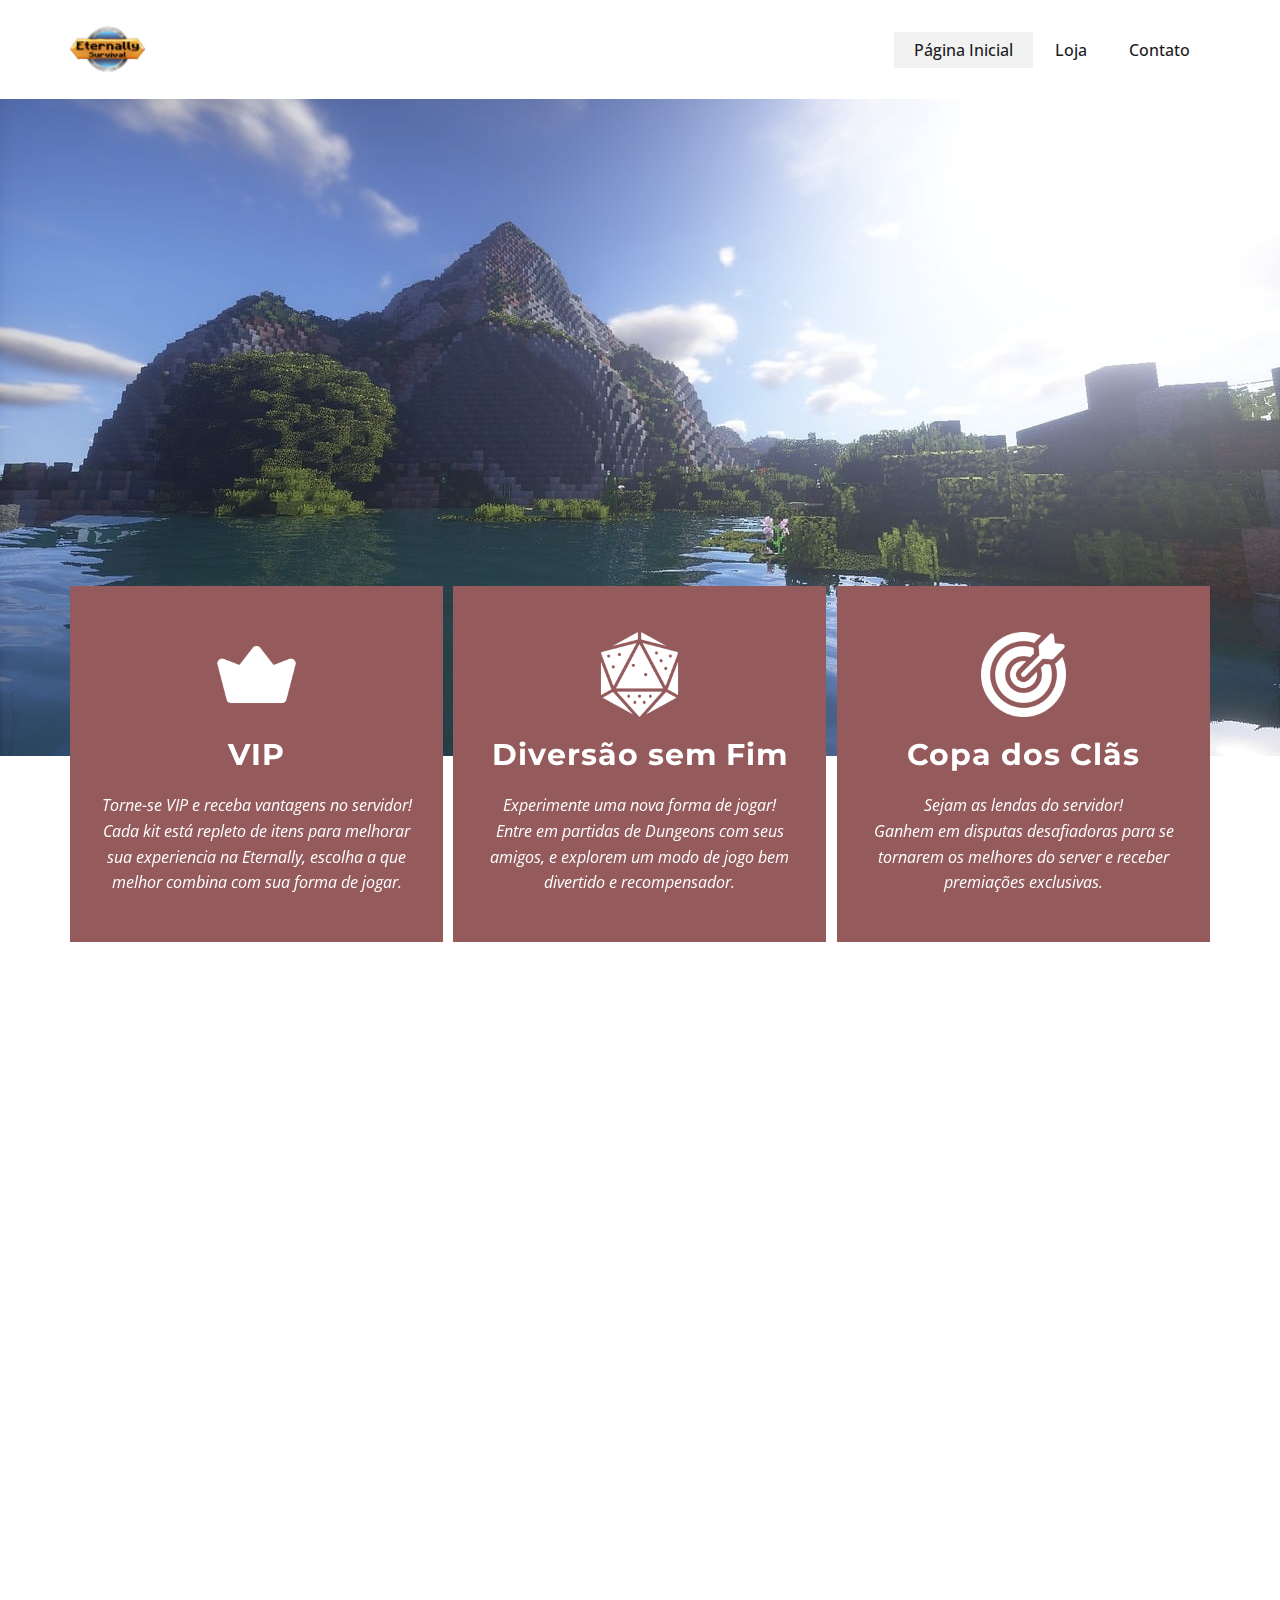
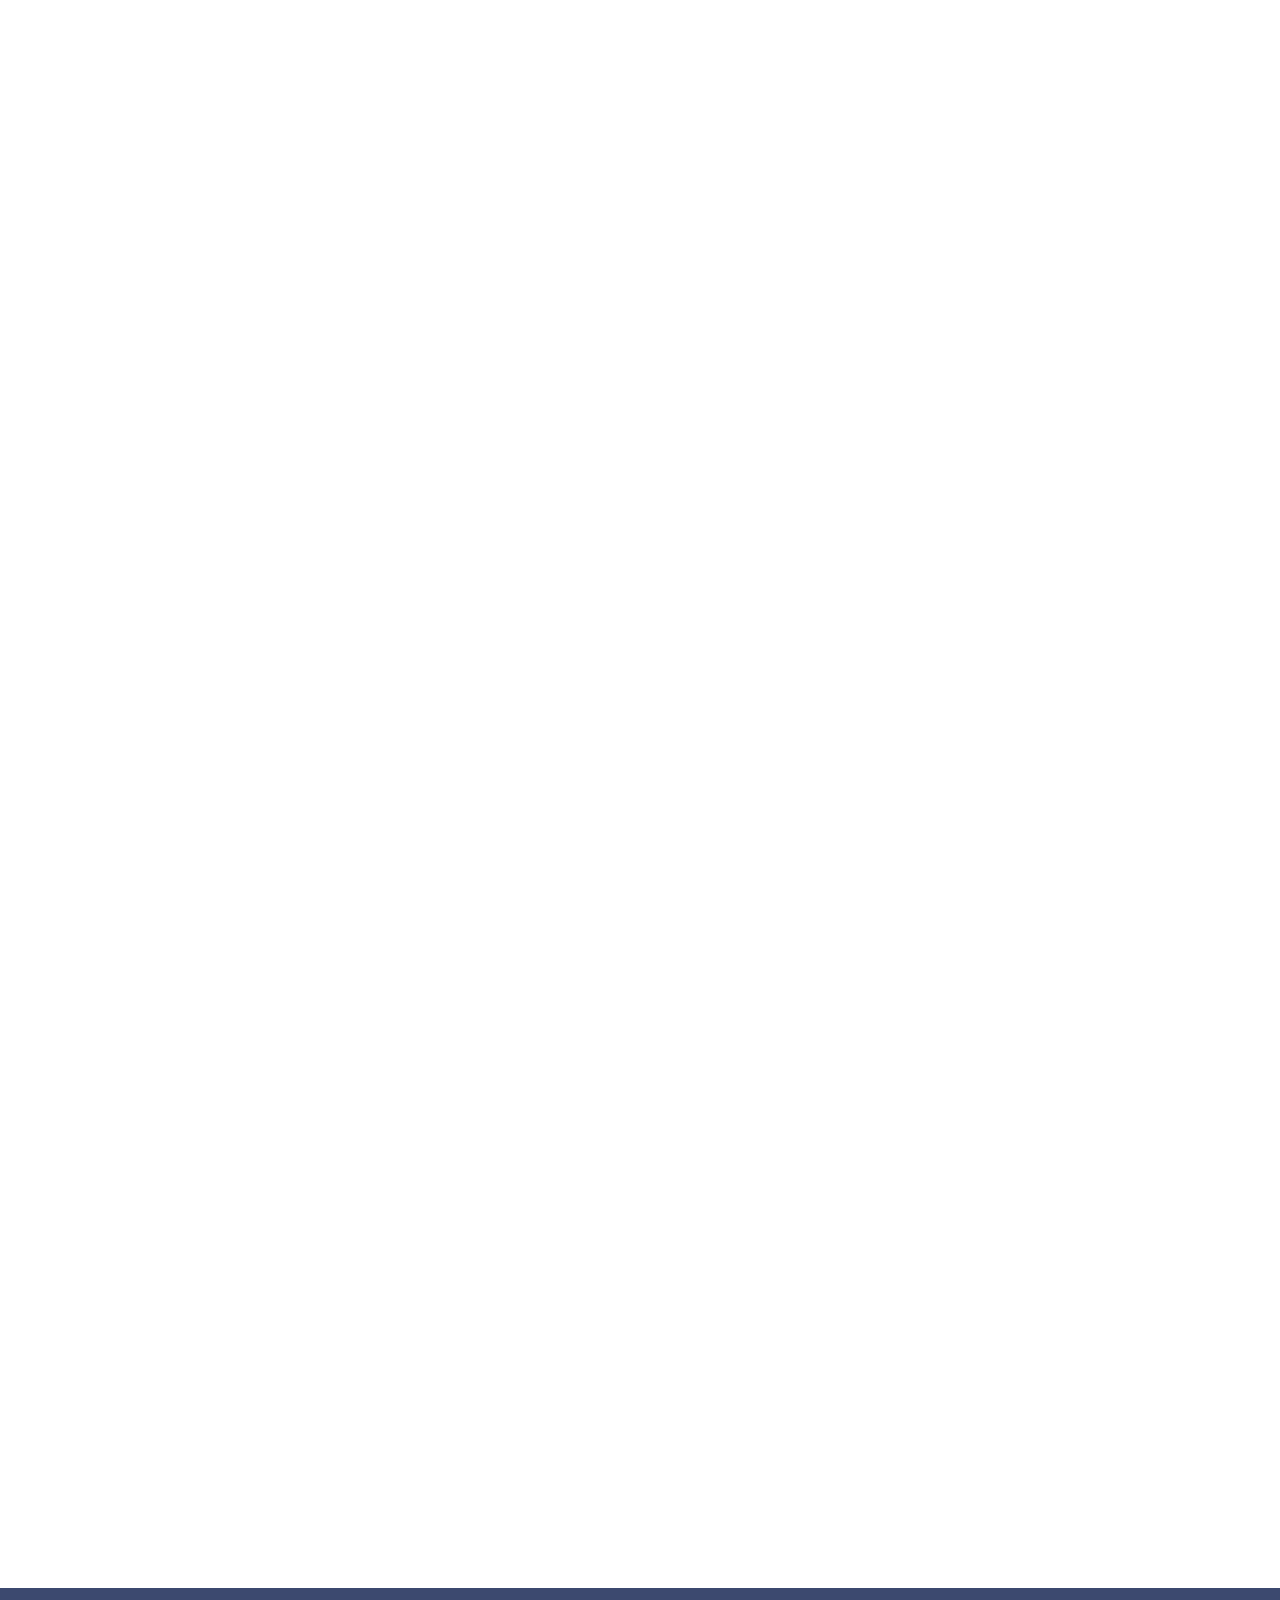
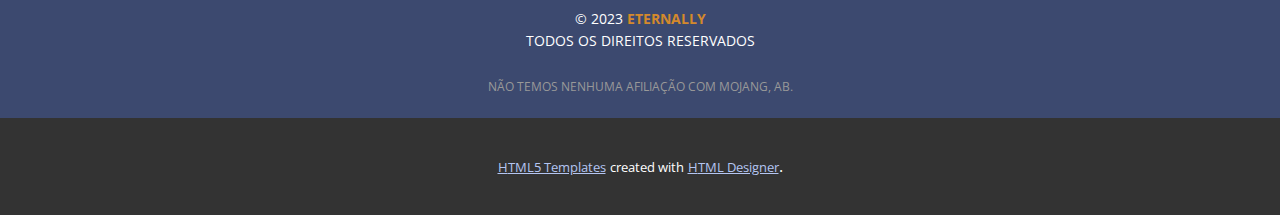
==== index.html @ ba9b94a7 "First Update" ====
<!DOCTYPE html>
<html style="font-size: 16px;" lang="pt"><head>
    <meta name="viewport" content="width=device-width, initial-scale=1.0">
    <meta charset="utf-8">
    <meta name="keywords" content="​Book a car rental near you by giving us a call!, ​Best car &amp;amp; van rentals from top suppliers, ​Best valued deals from top car rental companies in USA, ​​Rent the perfect car, ​Car Rental Traveler Information, Car Rentals from $14">
    <meta name="description" content="">
    <title>Página Inicial</title>
    <link rel="stylesheet" href="nicepage.css" media="screen">
<link rel="stylesheet" href="Página-Inicial.css" media="screen">
    <script class="u-script" type="text/javascript" src="jquery.js" defer=""></script>
    <script class="u-script" type="text/javascript" src="nicepage.js" defer=""></script>
    <meta name="generator" content="Nicepage 5.3.2, nicepage.com">
    <link id="u-theme-google-font" rel="stylesheet" href="https://fonts.googleapis.com/css?family=Montserrat:100,100i,200,200i,300,300i,400,400i,500,500i,600,600i,700,700i,800,800i,900,900i|Open+Sans:300,300i,400,400i,500,500i,600,600i,700,700i,800,800i">
    
    
    
    
    
    <script type="application/ld+json">{
		"@context": "http://schema.org",
		"@type": "Organization",
		"name": "Eternally",
		"logo": "images/ETERNALLY_SURVIVAL_3.png"
}</script>
    <meta name="theme-color" content="#3151aa">
    <meta property="og:title" content="Página Inicial">
    <meta property="og:type" content="website">
  </head>
  <body data-home-page="index.html" data-home-page-title="Página Inicial" class="u-body u-xl-mode" data-lang="pt"><header class="u-clearfix u-header u-header" id="sec-5a30"><div class="u-clearfix u-sheet u-sheet-1">
        <a href="#" class="u-image u-logo u-image-1" data-image-width="64" data-image-height="64">
          <img src="images/ETERNALLY_SURVIVAL_3.png" class="u-logo-image u-logo-image-1">
        </a>
        <nav class="u-menu u-menu-one-level u-offcanvas u-menu-1" data-responsive-from="MD">
          <div class="menu-collapse" style="font-size: 1rem; letter-spacing: 0px; font-weight: 500;">
            <a class="u-button-style u-custom-active-border-color u-custom-active-color u-custom-border u-custom-border-color u-custom-borders u-custom-hover-border-color u-custom-hover-color u-custom-left-right-menu-spacing u-custom-text-active-color u-custom-text-color u-custom-text-hover-color u-custom-top-bottom-menu-spacing u-nav-link" href="#" data-lang-en="{&quot;content&quot;:&quot;<svg class=\&quot;u-svg-link\&quot; viewBox=\&quot;0 0 24 24\&quot;><use xmlns:xlink=\&quot;http://www.w3.org/1999/xlink\&quot; xlink:href=\&quot;#menu-hamburger\&quot;></use></svg><svg class=\&quot;u-svg-content\&quot; version=\&quot;1.1\&quot; id=\&quot;menu-hamburger\&quot; viewBox=\&quot;0 0 16 16\&quot; x=\&quot;0px\&quot; y=\&quot;0px\&quot; xmlns:xlink=\&quot;http://www.w3.org/1999/xlink\&quot; xmlns=\&quot;http://www.w3.org/2000/svg\&quot;>    <g>        <rect y=\&quot;1\&quot; width=\&quot;16\&quot; height=\&quot;2\&quot;></rect>        <rect y=\&quot;7\&quot; width=\&quot;16\&quot; height=\&quot;2\&quot;></rect>        <rect y=\&quot;13\&quot; width=\&quot;16\&quot; height=\&quot;2\&quot;></rect>    </g></svg>&quot;,&quot;href&quot;:&quot;#&quot;}">
              <svg class="u-svg-link" viewBox="0 0 24 24"><use xmlns:xlink="http://www.w3.org/1999/xlink" xlink:href="#menu-hamburger"></use></svg>
              <svg class="u-svg-content" version="1.1" id="menu-hamburger" viewBox="0 0 16 16" x="0px" y="0px" xmlns:xlink="http://www.w3.org/1999/xlink" xmlns="http://www.w3.org/2000/svg"><g><rect y="1" width="16" height="2"></rect><rect y="7" width="16" height="2"></rect><rect y="13" width="16" height="2"></rect>
</g></svg>
            </a>
          </div>
          <div class="u-custom-menu u-nav-container">
            <ul class="u-nav u-spacing-2 u-unstyled u-nav-1"><li class="u-nav-item"><a class="u-active-grey-5 u-border-active-palette-1-base u-border-hover-palette-1-base u-border-no-left u-border-no-right u-border-no-top u-button-style u-hover-grey-10 u-nav-link u-text-active-grey-90 u-text-grey-90 u-text-hover-grey-90" href="index.html" style="padding: 10px 20px;">Página Inicial</a>
</li><li class="u-nav-item"><a class="u-active-grey-5 u-border-active-palette-1-base u-border-hover-palette-1-base u-border-no-left u-border-no-right u-border-no-top u-button-style u-hover-grey-10 u-nav-link u-text-active-grey-90 u-text-grey-90 u-text-hover-grey-90" href="Loja.html" style="padding: 10px 20px;">Loja</a>
</li><li class="u-nav-item"><a class="u-active-grey-5 u-border-active-palette-1-base u-border-hover-palette-1-base u-border-no-left u-border-no-right u-border-no-top u-button-style u-hover-grey-10 u-nav-link u-text-active-grey-90 u-text-grey-90 u-text-hover-grey-90" href="Contato.html" style="padding: 10px 20px;">Contato</a>
</li></ul>
          </div>
          <div class="u-custom-menu u-nav-container-collapse">
            <div class="u-black u-container-style u-inner-container-layout u-opacity u-opacity-95 u-sidenav">
              <div class="u-inner-container-layout u-sidenav-overflow">
                <div class="u-menu-close"></div>
                <ul class="u-align-center u-nav u-popupmenu-items u-unstyled u-nav-2"><li class="u-nav-item"><a class="u-button-style u-nav-link" href="index.html">Página Inicial</a>
</li><li class="u-nav-item"><a class="u-button-style u-nav-link" href="Loja.html">Loja</a>
</li><li class="u-nav-item"><a class="u-button-style u-nav-link" href="Contato.html">Contato</a>
</li></ul>
              </div>
            </div>
            <div class="u-black u-menu-overlay u-opacity u-opacity-70"></div>
          </div>
        </nav>
      </div></header>
    <section class="u-align-center u-clearfix u-container-align-center-lg u-container-align-center-md u-container-align-center-sm u-container-align-center-xl u-section-1" id="carousel_af4f">
      <img src="images/35658ff1e7015789c3518f1f551e41d0e54f348f3b2a040181f4b9984d8db6958b677dec5abd8b0a11ac1675d27446317f2ebba0cac8fbe04d592c_1280.jpg" class="u-align-left u-expanded-width u-image u-left-0 u-image-1" data-animation-name="customAnimationIn" data-animation-duration="1500" data-image-width="1280" data-image-height="705">
      <div class="u-list u-list-1">
        <div class="u-repeater u-repeater-1">
          <div class="u-container-align-center u-container-style u-custom-item u-list-item u-palette-3-base u-repeater-item u-list-item-1" data-animation-name="customAnimationIn" data-animation-duration="1500">
            <div class="u-container-layout u-similar-container u-valign-middle-lg u-valign-middle-md u-valign-middle-sm u-valign-middle-xl u-valign-top-xs u-container-layout-1"><span class="u-align-center u-file-icon u-icon u-text-white u-icon-1"><img src="images/7108092-5706864f.png" alt=""></span>
              <h3 class="u-align-center u-text u-text-body-alt-color u-text-1" data-lang-en="Faster pick-up">VIP</h3>
              <p class="u-align-center u-text u-text-body-alt-color u-text-2" data-lang-en="We have your contract already prepared">Torne-se VIP e receba vantagens no servidor!<br>Cada kit está repleto de itens para melhorar sua experiencia na Eternally, escolha a que melhor combina com sua forma de jogar.
              </p>
            </div>
          </div>
          <div class="u-container-align-center u-container-style u-custom-item u-list-item u-palette-3-dark-1 u-repeater-item u-list-item-2" data-animation-name="customAnimationIn" data-animation-duration="1500">
            <div class="u-container-layout u-similar-container u-valign-middle-lg u-valign-middle-md u-valign-middle-sm u-valign-middle-xl u-valign-top-xs u-container-layout-2"><span class="u-align-center u-file-icon u-icon u-text-white u-icon-2"><img src="images/4011268-a4690a47.png" alt=""></span>
              <h3 class="u-align-center u-text u-text-body-alt-color u-text-3" data-lang-en="​Rental journey">Diversão sem Fim</h3>
              <p class="u-align-center u-text u-text-body-alt-color u-text-4" data-lang-en="​Over 70 years of experience">Experimente uma nova forma de jogar!<br>Entre em partidas de Dungeons com seus amigos, e explorem um modo de jogo bem divertido e recompensador. 
              </p>
            </div>
          </div>
          <div class="u-container-align-center u-container-style u-custom-item u-list-item u-palette-3-base u-repeater-item u-list-item-3" data-animation-name="customAnimationIn" data-animation-duration="1500">
            <div class="u-container-layout u-similar-container u-valign-middle-lg u-valign-middle-md u-valign-middle-sm u-valign-middle-xl u-valign-top-xs u-container-layout-3"><span class="u-align-center u-file-icon u-icon u-text-white u-icon-3"><img src="images/1694313-c0551df4.png" alt=""></span>
              <h3 class="u-align-center u-text u-text-body-alt-color u-text-5" data-lang-en="​Better service">Copa dos Clãs</h3>
              <p class="u-align-center u-text u-text-body-alt-color u-text-6" data-lang-en="​We know you better, we serve you better">Sejam as lendas do servidor!<br>Ganhem em disputas desafiadoras para se tornarem os melhores do server e receber premiações exclusivas.
              </p>
            </div>
          </div>
        </div>
      </div>
    </section>
    <section class="u-clearfix u-section-2" id="sec-a25a">
      <div class="u-clearfix u-sheet u-valign-middle u-sheet-1">
        <div class="u-expanded-width u-list u-list-1">
          <div class="u-repeater u-repeater-1">
            <div class="u-container-align-center-lg u-container-align-center-md u-container-align-center-sm u-container-align-center-xs u-container-style u-list-item u-repeater-item u-list-item-1" data-animation-name="customAnimationIn" data-animation-duration="1500">
              <div class="u-container-layout u-similar-container u-container-layout-1"><span class="u-custom-item u-file-icon u-icon u-icon-rounded u-palette-1-dark-2 u-radius-10 u-text-white u-icon-1"><img src="images/3288002-12a902ed.png" alt=""></span>
                <h5 class="u-align-center-xs u-text u-text-1" data-lang-en="​Free Cancellation">Ativação Imediata</h5>
              </div>
            </div>
            <div class="u-container-align-center-lg u-container-align-center-md u-container-align-center-sm u-container-align-center-xs u-container-style u-list-item u-repeater-item u-list-item-2" data-animation-name="customAnimationIn" data-animation-duration="1500">
              <div class="u-container-layout u-similar-container u-container-layout-2"><span class="u-custom-item u-file-icon u-icon u-icon-rounded u-palette-1-dark-2 u-radius-10 u-icon-2"><img src="images/3681447-77356219.png" alt=""></span>
                <h5 class="u-align-center-xs u-text u-text-2" data-lang-en="​No Hidden Charges">Precinho soca fofo</h5>
              </div>
            </div>
            <div class="u-container-align-center-lg u-container-align-center-md u-container-align-center-sm u-container-align-center-xs u-container-style u-list-item u-repeater-item u-list-item-3" data-animation-name="customAnimationIn" data-animation-duration="1500">
              <div class="u-container-layout u-similar-container u-container-layout-3"><span class="u-custom-item u-file-icon u-icon u-icon-rounded u-palette-1-dark-2 u-radius-10 u-text-white u-icon-3"><img src="images/1054356-b6e8c5a5.png" alt=""></span>
                <h5 class="u-align-center-xs u-text u-text-3" data-lang-en="​24/7 Customer Support">Benefício pra caraio</h5>
              </div>
            </div>
          </div>
        </div>
      </div>
    </section>
    <section class="u-align-center u-clearfix u-container-align-center u-section-3" id="sec-9718">
      <div class="u-clearfix u-sheet u-sheet-1">
        <h2 class="u-align-center u-text u-text-default u-text-1" data-animation-name="customAnimationIn" data-animation-duration="1500" data-lang-en="​Best car &amp;amp; van rentals from top suppliers">Veja a diferença entre os planos disponíveis</h2>
        <p class="u-align-center u-text u-text-2" data-animation-name="customAnimationIn" data-animation-duration="1250" data-animation-delay="250" data-lang-en="​Our suppliers provide both automatic and manual transmission vehicles in the US, however, availability may vary depending on the supplier and the location where you are renting the vehicle. ">Listamos os itens que vem em cada um dos planos da Eternally, para você comparar e escolher o melhor plano para o seu jogo.</p>
        <div class="u-list u-list-1">
          <div class="u-repeater u-repeater-1">
            <div class="u-list-item u-repeater-item">
              <div class="u-container-layout u-similar-container u-container-layout-1">
                <img alt="" class="u-align-center-xs u-image u-image-contain u-image-default u-image-1" data-image-width="200" data-image-height="200" src="images/BlockOfEmeraldNew.png" data-animation-name="customAnimationIn" data-animation-duration="1500">
                <div class="u-container-align-center-xs u-container-style u-expanded-width-md u-expanded-width-sm u-expanded-width-xs u-group u-shape-rectangle u-group-1" data-animation-name="customAnimationIn" data-animation-duration="1250" data-animation-delay="250">
                  <div class="u-container-layout u-container-layout-2">
                    <h4 class="u-align-center-xs u-align-left-lg u-align-left-md u-align-left-sm u-align-left-xl u-text u-text-3" data-lang-en="​Economy" data-animation-name="customAnimationIn" data-animation-direction="" data-animation-duration="1000"> Vip 1</h4>
                    <p class="u-align-center-xs u-align-left-lg u-align-left-md u-align-left-sm u-align-left-xl u-text u-text-4" data-lang-en="​&amp;nbsp;<span class=&quot;u-file-icon u-icon u-block-3b6f-41&quot; style=&quot;&quot;><img src=&quot;//images01.nicepagecdn.com/c461c07a441a5d220e8feb1a/cf78685277065deebeb2ad4b/566235.png&quot; alt=&quot;&quot; data-original-src=&quot;//images01.nicepagecdn.com/c461c07a441a5d220e8feb1a/cf78685277065deebeb2ad4b/566235.png&quot; data-color=&quot;#000000&quot;></span>&amp;nbsp;Seats: 4&amp;nbsp;&amp;nbsp;&amp;nbsp;<span class=&quot;u-file-icon u-icon u-block-3b6f-42&quot; style=&quot;&quot;><img src=&quot;//images01.nicepagecdn.com/c461c07a441a5d220e8feb1a/819f40159c6c5cb58abb8a9f/903530.png&quot; alt=&quot;&quot; data-original-src=&quot;//images01.nicepagecdn.com/c461c07a441a5d220e8feb1a/819f40159c6c5cb58abb8a9f/903530.png&quot; data-color=&quot;#000000&quot;></span>&amp;nbsp; ​Suitcase: 2" data-animation-name="customAnimationIn" data-animation-duration="1000">• Item 1<br>• Item 2<br>• Item 3<br>• Item 4<br>• Item 5<br>• Item 6<br>• Item 7<br>• Item 8<br>• Item 9<br>• Item 10
                    </p>
                    <a href="https://nicepage.com/c/video-website-mockup" class="u-active-palette-1-dark-2 u-align-center-xs u-align-left-lg u-align-left-md u-align-left-sm u-align-left-xl u-border-none u-btn u-btn-round u-button-style u-hover-palette-1-dark-2 u-palette-1-base u-radius-50 u-btn-1" data-animation-name="customAnimationIn" data-animation-duration="1500" data-animation-delay="750" data-lang-en="{&quot;content&quot;:&quot;Book now&quot;,&quot;href&quot;:&quot;https://nicepage.com/c/video-website-mockup&quot;}">Comprar</a>
                  </div>
                </div>
              </div>
            </div>
            <div class="u-list-item u-repeater-item">
              <div class="u-container-layout u-similar-container u-container-layout-3">
                <img alt="" class="u-align-center-xs u-image u-image-contain u-image-default u-image-2" data-image-width="200" data-image-height="200" src="images/BlockOfDiamondNew.png" data-animation-name="customAnimationIn" data-animation-duration="1500">
                <div class="u-container-align-center-xs u-container-align-left-lg u-container-align-left-md u-container-align-left-sm u-container-align-left-xl u-container-style u-expanded-width-md u-expanded-width-sm u-expanded-width-xs u-group u-shape-rectangle u-group-2" data-animation-name="customAnimationIn" data-animation-duration="1250" data-animation-delay="250">
                  <div class="u-container-layout u-container-layout-4">
                    <h4 class="u-align-center-xs u-align-left-lg u-align-left-md u-align-left-sm u-align-left-xl u-text u-text-5" data-lang-en="Luxury" data-animation-name="customAnimationIn" data-animation-direction="" data-animation-duration="1000">Vip 2</h4>
                    <p class="u-align-center-xs u-align-left-lg u-align-left-md u-align-left-sm u-align-left-xl u-text u-text-6" data-lang-en="​&amp;nbsp;<span class=&quot;u-file-icon u-icon u-block-3b6f-47&quot; style=&quot;&quot;><img src=&quot;//images01.nicepagecdn.com/c461c07a441a5d220e8feb1a/cf78685277065deebeb2ad4b/566235.png&quot; alt=&quot;&quot; data-original-src=&quot;//images01.nicepagecdn.com/c461c07a441a5d220e8feb1a/cf78685277065deebeb2ad4b/566235.png&quot; data-color=&quot;#000000&quot;></span>&amp;nbsp;Seats: 5&amp;nbsp;&amp;nbsp;&amp;nbsp;<span class=&quot;u-file-icon u-icon u-block-3b6f-48&quot; style=&quot;&quot;><img src=&quot;//images01.nicepagecdn.com/c461c07a441a5d220e8feb1a/819f40159c6c5cb58abb8a9f/903530.png&quot; alt=&quot;&quot; data-original-src=&quot;//images01.nicepagecdn.com/c461c07a441a5d220e8feb1a/819f40159c6c5cb58abb8a9f/903530.png&quot; data-color=&quot;#000000&quot;></span>&amp;nbsp; ​Suitcase: 2" data-animation-name="customAnimationIn" data-animation-duration="1000"> • Item 1<br>• Item 2<br>• Item 3<br>• Item 4<br>• Item 5<br>• Item 6<br>• Item 7<br>• Item 8<br>• Item 9<br>• Item 10
                    </p>
                    <a href="https://nicepage.com/pt/modelos-html" class="u-active-palette-1-dark-2 u-align-center-xs u-align-left-lg u-align-left-md u-align-left-sm u-align-left-xl u-border-none u-btn u-btn-round u-button-style u-hover-palette-1-dark-2 u-palette-1-base u-radius-50 u-btn-2" data-animation-name="customAnimationIn" data-animation-duration="1500" data-animation-delay="750" data-lang-en="{&quot;content&quot;:&quot;Book now&quot;,&quot;href&quot;:&quot;https://nicepage.com/pt/modelos-html&quot;}">Comprar</a>
                  </div>
                </div>
              </div>
            </div>
            <div class="u-list-item u-repeater-item">
              <div class="u-container-layout u-similar-container u-container-layout-5">
                <img alt="" class="u-align-center-xs u-image u-image-contain u-image-default u-image-3" src="images/BlockOfNetherite.png" data-animation-name="customAnimationIn" data-animation-duration="1500" data-image-width="200" data-image-height="200">
                <div class="u-container-align-center-xs u-container-align-left-lg u-container-align-left-md u-container-align-left-sm u-container-align-left-xl u-container-style u-expanded-width-md u-expanded-width-sm u-expanded-width-xs u-group u-shape-rectangle u-group-3" data-animation-name="customAnimationIn" data-animation-duration="1250" data-animation-delay="250">
                  <div class="u-container-layout u-container-layout-6">
                    <h4 class="u-align-center-xs u-align-left-lg u-align-left-md u-align-left-sm u-align-left-xl u-text u-text-7" data-lang-en="​Convertible" data-animation-name="customAnimationIn" data-animation-direction="" data-animation-duration="1000"> Vip 3</h4>
                    <p class="u-align-center-xs u-align-left-lg u-align-left-md u-align-left-sm u-align-left-xl u-text u-text-8" data-lang-en="​&amp;nbsp;<span class=&quot;u-file-icon u-icon u-block-3b6f-53&quot; style=&quot;&quot;><img src=&quot;//images01.nicepagecdn.com/c461c07a441a5d220e8feb1a/cf78685277065deebeb2ad4b/566235.png&quot; alt=&quot;&quot; data-original-src=&quot;//images01.nicepagecdn.com/c461c07a441a5d220e8feb1a/cf78685277065deebeb2ad4b/566235.png&quot; data-color=&quot;#000000&quot;></span>&amp;nbsp;Seats: 4&amp;nbsp;&amp;nbsp;&amp;nbsp;<span class=&quot;u-file-icon u-icon u-block-3b6f-54&quot; style=&quot;&quot;><img src=&quot;//images01.nicepagecdn.com/c461c07a441a5d220e8feb1a/819f40159c6c5cb58abb8a9f/903530.png&quot; alt=&quot;&quot; data-original-src=&quot;//images01.nicepagecdn.com/c461c07a441a5d220e8feb1a/819f40159c6c5cb58abb8a9f/903530.png&quot; data-color=&quot;#000000&quot;></span>&amp;nbsp; ​Suitcase: 2" data-animation-name="customAnimationIn" data-animation-duration="1000"> • Item 1<br>• Item 2<br>• Item 3<br>• Item 4<br>• Item 5<br>• Item 6<br>• Item 7<br>• Item 8<br>• Item 9<br>• Item 10
                    </p>
                    <a href="https://nicepage.dev" class="u-active-palette-1-dark-2 u-align-center-xs u-align-left-lg u-align-left-md u-align-left-sm u-align-left-xl u-border-none u-btn u-btn-round u-button-style u-hover-palette-1-dark-2 u-palette-1-base u-radius-50 u-btn-3" data-animation-name="customAnimationIn" data-animation-duration="1500" data-animation-delay="750" data-lang-en="{&quot;content&quot;:&quot;Book now&quot;,&quot;href&quot;:&quot;https://nicepage.dev&quot;}">Comprar</a>
                  </div>
                </div>
              </div>
            </div>
          </div>
        </div>
      </div>
    </section>
    <section class="u-clearfix u-container-align-center u-section-4" id="sec-6f22">
      <div class="u-clearfix u-sheet u-valign-middle u-sheet-1">
        <div class="u-clearfix u-expanded-width u-layout-wrap u-layout-wrap-1">
          <div class="u-layout">
            <div class="u-layout-row">
              <div class="u-container-align-center-lg u-container-align-center-md u-container-align-center-xl u-container-style u-layout-cell u-size-30 u-layout-cell-1" data-animation-name="customAnimationIn" data-animation-duration="1500" data-animation-delay="500" data-animation-direction="" data-href="https://wa.me/5518996835640?text=Eae+BrayanSalgados%2C+precisando+tirar+uma+d%C3%BAvida+contigo+sobre+o+Eternally..." data-target="_blank">
                <div class="u-container-layout u-valign-top u-container-layout-1"><span class="u-align-center u-file-icon u-icon u-icon-1"><img src="images/733585.png" alt=""></span>
                  <h4 class="u-align-center u-text u-text-1" data-lang-en="​Whatsapp Support"> Whatsapp</h4>
                  <p class="u-align-center u-text u-text-default-lg u-text-default-md u-text-default-xl u-text-2" data-lang-en="​Add us on WhatsApp &amp;amp; send queries for instant reply."> Chama no Zap, prometo responder o mais rápido possivel.</p>
                  <a href="https://wa.me/5518996835640?text=Eae+BrayanSalgados%2C+precisando+tirar+uma+d%C3%BAvida+contigo+sobre+o+Eternally..." class="u-active-palette-2-dark-3 u-align-center u-border-active-palette-2-light-2 u-border-hover-palette-2-light-2 u-border-none u-btn u-btn-round u-button-style u-color-scheme-summer-time u-color-style-multicolor-1 u-custom u-hover-palette-1-dark-2 u-palette-1-dark-1 u-radius-50 u-text-active-white u-text-hover-white u-btn-1" data-animation-name="" data-animation-duration="0" data-animation-delay="0" data-animation-direction="" data-lang-en="{&quot;content&quot;:&quot;+12-345-678-89089&quot;,&quot;href&quot;:&quot;tel:+12-345-678-89089&quot;}" target="_blank">Clique aqui</a>
                </div>
              </div>
              <div class="cell-temp-clone u-container-align-center u-container-style u-layout-cell u-size-30 u-layout-cell-2" data-animation-name="customAnimationIn" data-animation-duration="1500" data-animation-delay="750" data-animation-direction="">
                <div class="u-container-layout u-valign-top u-container-layout-2"><span class="u-align-center u-file-icon u-icon u-icon-2"><img src="images/2111370.png" alt=""></span>
                  <h4 class="u-align-center u-text u-text-3" data-lang-en="​Live Chat">Discord</h4>
                  <p class="u-align-center u-text u-text-4" data-lang-en="​The fastest way to get in touch with an Expert">Entre na nossa comunidade, e tire todas suas dúvidas.</p>
                  <a href="https://discord.gg/AS3vbJWn" class="u-active-palette-3-dark-3 u-align-center u-border-active-palette-2-light-2 u-border-hover-palette-2-light-2 u-border-none u-btn u-btn-round u-button-style u-color-scheme-summer-time u-color-style-multicolor-1 u-custom u-hover-palette-1-dark-2 u-palette-1-base u-radius-50 u-text-active-white u-text-hover-white u-btn-2" data-animation-name="" data-animation-duration="0" data-animation-delay="0" data-animation-direction="" data-lang-en="{&quot;content&quot;:&quot;Live chart&quot;,&quot;href&quot;:&quot;tel:+12-345-678-89089&quot;}" target="_blank">Clique aqui</a>
                </div>
              </div>
            </div>
          </div>
        </div>
      </div>
    </section>
    
    
    <footer class="u-align-center u-clearfix u-footer u-palette-1-dark-2 u-footer" id="sec-6363"><div class="u-clearfix u-sheet u-sheet-1">
        <p class="u-small-text u-text u-text-variant u-text-1" data-lang-en="Sample text. Lorem ipsum dolor sit amet, consectetur adipiscing elit nullam nunc justo sagittis suscipit ultrices.">© 2023 <span style="font-weight: 700;" class="u-text-palette-4-base">ETERNALLY</span>
          <br>TODOS OS DIREITOS RESERVADOS<br>
          <br>
          <span style="font-size: 0.75rem;" class="u-text-grey-40">NÃO TEMOS NENHUMA AFILIAÇÃO COM MOJANG, AB.</span>
          <br>
        </p>
      </div></footer>
    <section class="u-backlink u-clearfix u-grey-80">
      <a class="u-link" href="https://nicepage.com/html5-template" target="_blank">
        <span>HTML5 Templates</span>
      </a>
      <p class="u-text">
        <span>created with</span>
      </p>
      <a class="u-link" href="https://nicepage.com/html-website-builder" target="_blank">
        <span>HTML Designer</span>
      </a>. 
    </section>
  
</body></html>
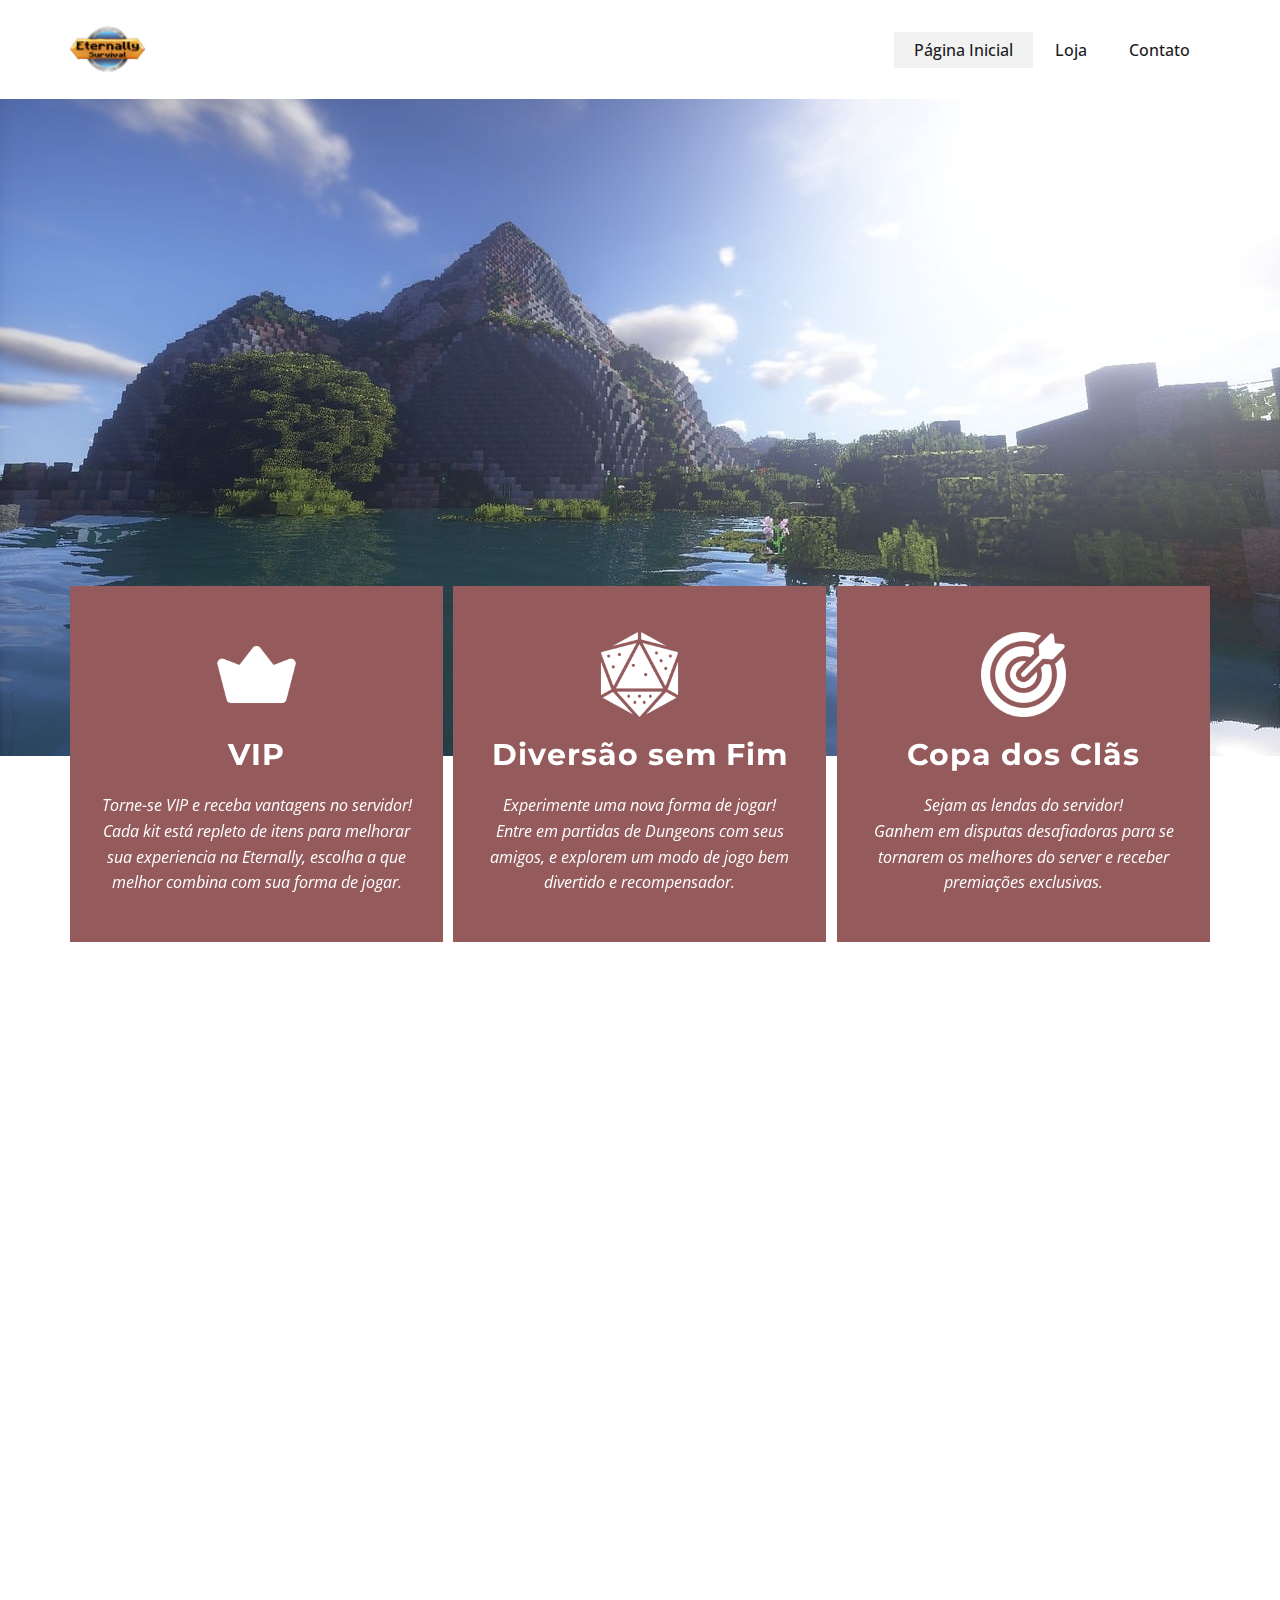
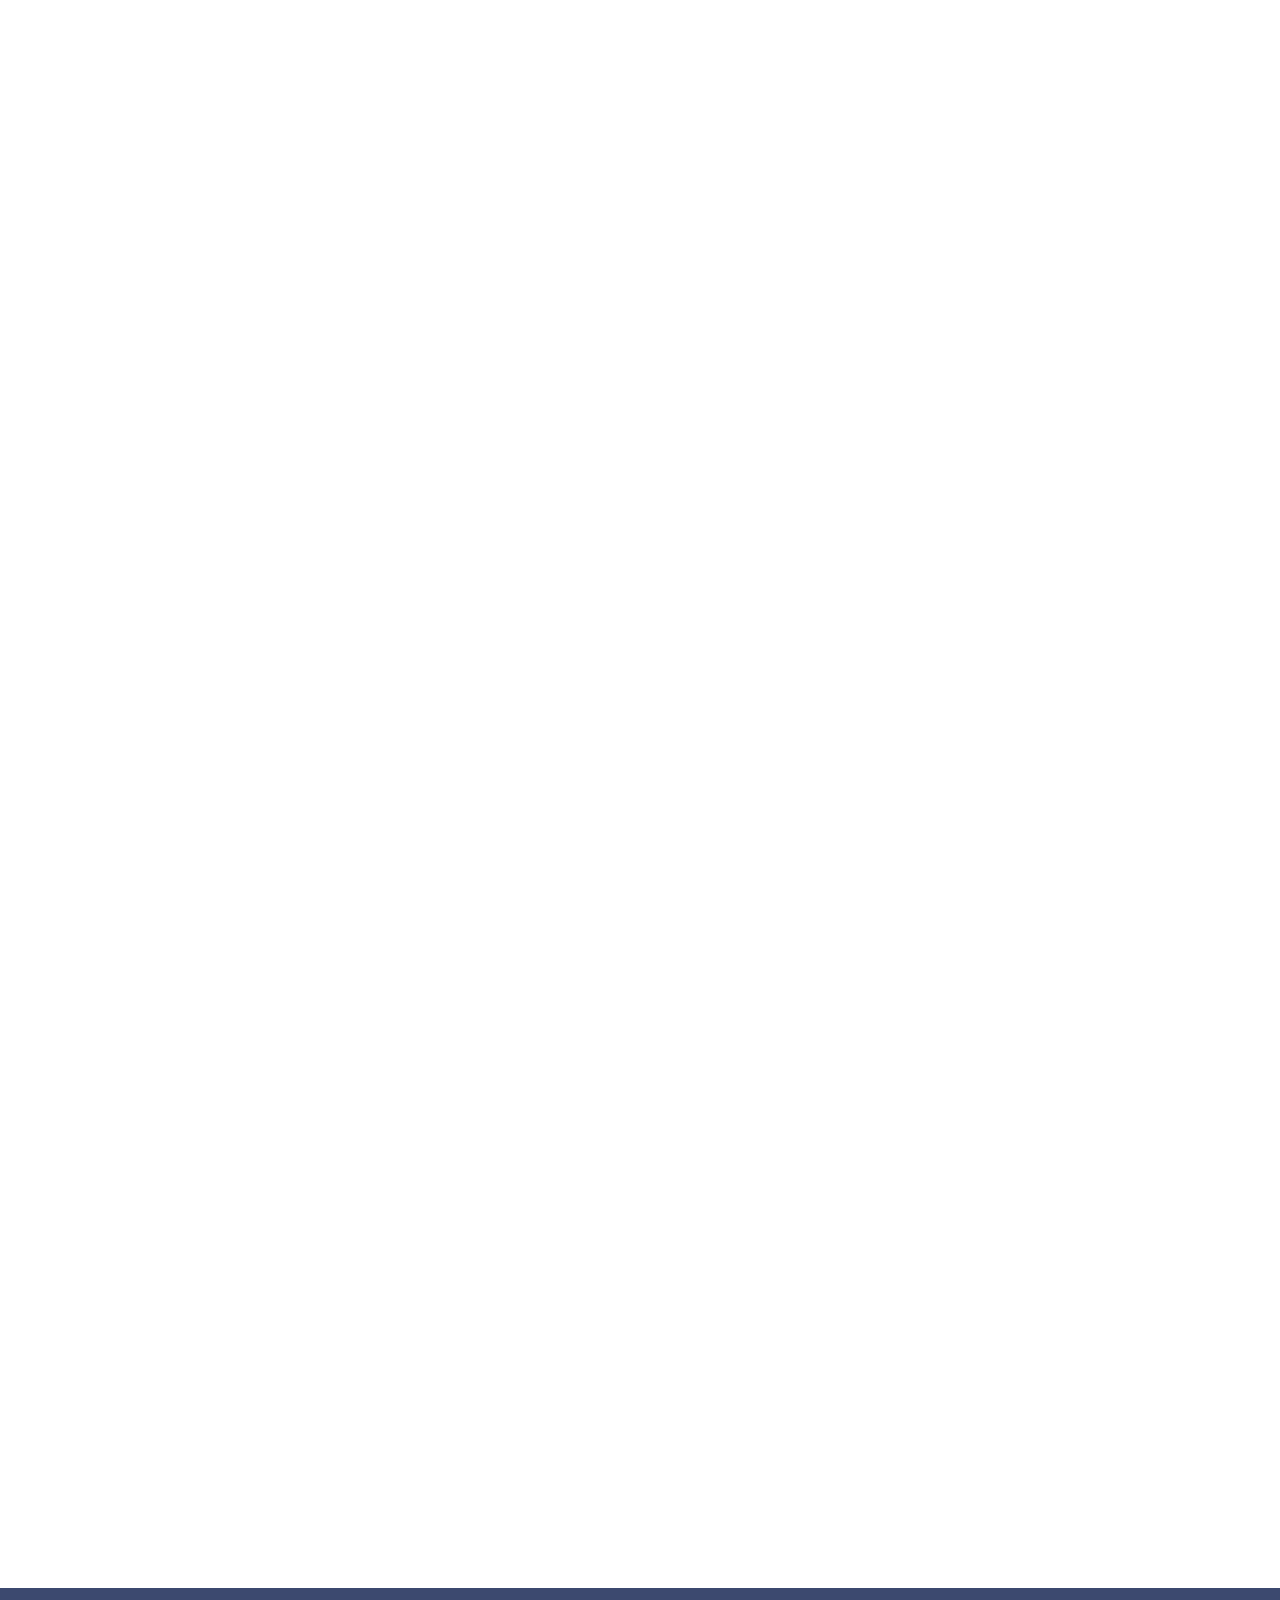
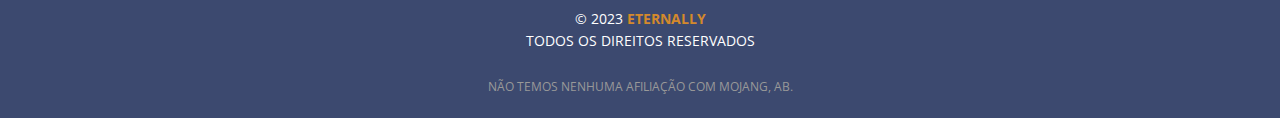
==== commit 75b53539: "second update" ====
--- a/index.html
+++ b/index.html
@@ -192,16 +192,6 @@
           <br>
         </p>
       </div></footer>
-    <section class="u-backlink u-clearfix u-grey-80">
-      <a class="u-link" href="https://nicepage.com/html5-template" target="_blank">
-        <span>HTML5 Templates</span>
-      </a>
-      <p class="u-text">
-        <span>created with</span>
-      </p>
-      <a class="u-link" href="https://nicepage.com/html-website-builder" target="_blank">
-        <span>HTML Designer</span>
-      </a>. 
-    </section>
+    
   
 </body></html>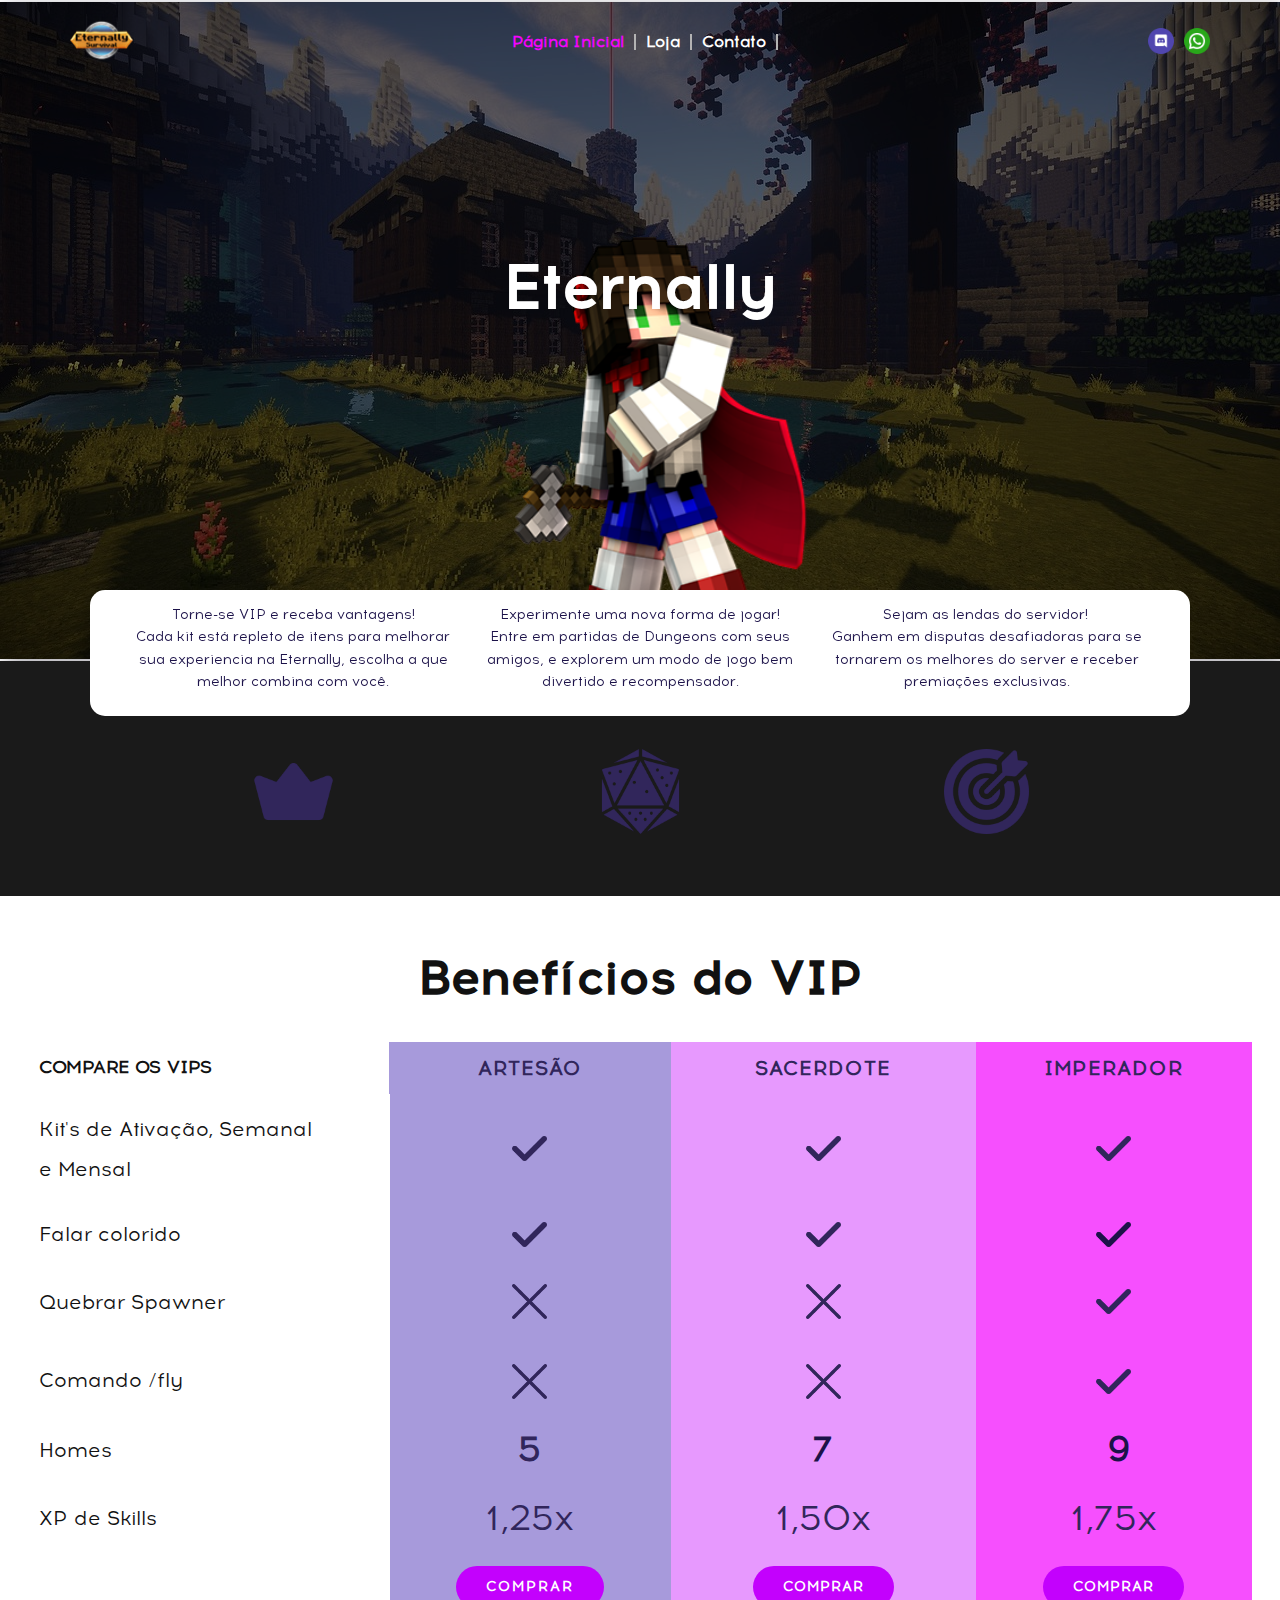
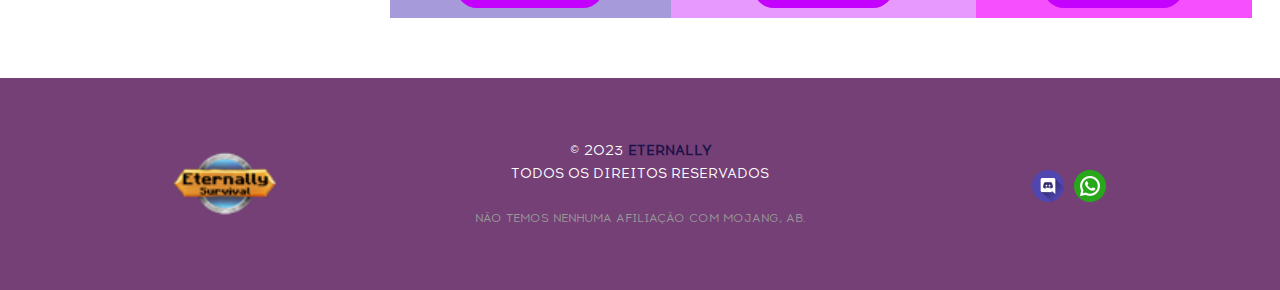
==== commit 61af2640: "update" ====
--- a/index.html
+++ b/index.html
@@ -2,15 +2,17 @@
 <html style="font-size: 16px;" lang="pt"><head>
     <meta name="viewport" content="width=device-width, initial-scale=1.0">
     <meta charset="utf-8">
-    <meta name="keywords" content="​Book a car rental near you by giving us a call!, ​Best car &amp;amp; van rentals from top suppliers, ​Best valued deals from top car rental companies in USA, ​​Rent the perfect car, ​Car Rental Traveler Information, Car Rentals from $14">
-    <meta name="description" content="">
-    <title>Página Inicial</title>
+    <meta name="keywords" content="minecraft server servidor jogo jogos multiplayer mine vip eternally diversão fun party game games discord comunidade blocos dungeons clã clan amigos amizade">
+    <meta name="description" content="Venha se aventurar no Eternally, um servidor de minecraft completamente inovador e cheio de aventuras esperando por você, reuna seu clã em batalhas de dungeons, escute suas musicas favoritas, dispute as guerras de clãs, e se divirta!">
+    <title>Eternally - Página Inicial</title>
     <link rel="stylesheet" href="nicepage.css" media="screen">
 <link rel="stylesheet" href="Página-Inicial.css" media="screen">
     <script class="u-script" type="text/javascript" src="jquery.js" defer=""></script>
     <script class="u-script" type="text/javascript" src="nicepage.js" defer=""></script>
     <meta name="generator" content="Nicepage 5.3.2, nicepage.com">
-    <link id="u-theme-google-font" rel="stylesheet" href="https://fonts.googleapis.com/css?family=Montserrat:100,100i,200,200i,300,300i,400,400i,500,500i,600,600i,700,700i,800,800i,900,900i|Open+Sans:300,300i,400,400i,500,500i,600,600i,700,700i,800,800i">
+    <meta property="og:title" content="Eternally Shop - Página Inicial">
+    <meta property="og:description" content="Venha se aventurar no Eternally, um servidor de minecraft completamente inovador e cheio de aventuras esperando por você, reuna seu clã em batalhas de dungeons, escute suas musicas favoritas, dispute as guerras de clãs, e se divirta!">
+    <meta property="og:image" content="images/ETERNALLY_SURVIVAL_3.png">
     
     
     
@@ -20,35 +22,46 @@
 		"@context": "http://schema.org",
 		"@type": "Organization",
 		"name": "Eternally",
-		"logo": "images/ETERNALLY_SURVIVAL_3.png"
+		"logo": "images/ETERNALLY_SURVIVAL_3.png?rand=7ce5",
+		"sameAs": [
+				"https://discord.gg/AS3vbJWn",
+				"https://wa.me/5518996835640?text=Eae+BrayanSalgados%2C+precisando+tirar+uma+d%C3%BAvida+contigo+sobre+o+Eternally...",
+				"https://discord.gg/AS3vbJWn",
+				"https://wa.me/5518996835640?text=Eae+BrayanSalgados%2C+precisando+tirar+uma+d%C3%BAvida+contigo+sobre+o+Eternally..."
+		]
 }</script>
-    <meta name="theme-color" content="#3151aa">
-    <meta property="og:title" content="Página Inicial">
+    <meta name="theme-color" content="#f204fd">
     <meta property="og:type" content="website">
   </head>
-  <body data-home-page="index.html" data-home-page-title="Página Inicial" class="u-body u-xl-mode" data-lang="pt"><header class="u-clearfix u-header u-header" id="sec-5a30"><div class="u-clearfix u-sheet u-sheet-1">
+  <body data-home-page="Página-Inicial.html" data-home-page-title="Página Inicial" class="u-body u-overlap u-xl-mode" data-lang="pt"><header class="u-align-center-sm u-align-center-xs u-clearfix u-header u-header" id="sec-5a30"><div class="u-clearfix u-sheet u-sheet-1">
         <a href="#" class="u-image u-logo u-image-1" data-image-width="64" data-image-height="64">
-          <img src="images/ETERNALLY_SURVIVAL_3.png" class="u-logo-image u-logo-image-1">
+          <img src="images/ETERNALLY_SURVIVAL_3.png?rand=7ce5" class="u-logo-image u-logo-image-1">
         </a>
-        <nav class="u-menu u-menu-one-level u-offcanvas u-menu-1" data-responsive-from="MD">
-          <div class="menu-collapse" style="font-size: 1rem; letter-spacing: 0px; font-weight: 500;">
-            <a class="u-button-style u-custom-active-border-color u-custom-active-color u-custom-border u-custom-border-color u-custom-borders u-custom-hover-border-color u-custom-hover-color u-custom-left-right-menu-spacing u-custom-text-active-color u-custom-text-color u-custom-text-hover-color u-custom-top-bottom-menu-spacing u-nav-link" href="#" data-lang-en="{&quot;content&quot;:&quot;<svg class=\&quot;u-svg-link\&quot; viewBox=\&quot;0 0 24 24\&quot;><use xmlns:xlink=\&quot;http://www.w3.org/1999/xlink\&quot; xlink:href=\&quot;#menu-hamburger\&quot;></use></svg><svg class=\&quot;u-svg-content\&quot; version=\&quot;1.1\&quot; id=\&quot;menu-hamburger\&quot; viewBox=\&quot;0 0 16 16\&quot; x=\&quot;0px\&quot; y=\&quot;0px\&quot; xmlns:xlink=\&quot;http://www.w3.org/1999/xlink\&quot; xmlns=\&quot;http://www.w3.org/2000/svg\&quot;>    <g>        <rect y=\&quot;1\&quot; width=\&quot;16\&quot; height=\&quot;2\&quot;></rect>        <rect y=\&quot;7\&quot; width=\&quot;16\&quot; height=\&quot;2\&quot;></rect>        <rect y=\&quot;13\&quot; width=\&quot;16\&quot; height=\&quot;2\&quot;></rect>    </g></svg>&quot;,&quot;href&quot;:&quot;#&quot;}">
-              <svg class="u-svg-link" viewBox="0 0 24 24"><use xmlns:xlink="http://www.w3.org/1999/xlink" xlink:href="#menu-hamburger"></use></svg>
-              <svg class="u-svg-content" version="1.1" id="menu-hamburger" viewBox="0 0 16 16" x="0px" y="0px" xmlns:xlink="http://www.w3.org/1999/xlink" xmlns="http://www.w3.org/2000/svg"><g><rect y="1" width="16" height="2"></rect><rect y="7" width="16" height="2"></rect><rect y="13" width="16" height="2"></rect>
-</g></svg>
+        <div class="u-social-icons u-spacing-10 u-social-icons-1">
+          <a class="u-social-url" title="Discord" target="_blank" href="https://discord.gg/AS3vbJWn"><span class="u-file-icon u-icon u-social-facebook u-social-icon u-icon-1"><img src="images/4494732.png" alt=""></span>
+          </a>
+          <a class="u-social-url" title="whatsapp" target="_blank" href="https://wa.me/5518996835640?text=Eae+BrayanSalgados%2C+precisando+tirar+uma+d%C3%BAvida+contigo+sobre+o+Eternally..."><span class="u-file-icon u-icon u-social-icon u-social-twitter u-icon-2"><img src="images/3670051.png" alt=""></span>
+          </a>
+        </div>
+        <nav class="u-align-left u-menu u-menu-one-level u-offcanvas u-menu-1" data-responsive-from="MD">
+          <div class="menu-collapse" style="font-size: 1rem; letter-spacing: 0px; font-weight: 700;">
+            <a class="u-button-style u-custom-active-border-color u-custom-border u-custom-border-color u-custom-borders u-custom-hover-border-color u-custom-left-right-menu-spacing u-custom-text-active-color u-custom-text-color u-custom-text-hover-color u-custom-top-bottom-menu-spacing u-nav-link u-text-palette-2-base" href="#">
+              <svg class="u-svg-link" preserveAspectRatio="xMidYMin slice" viewBox="0 0 302 302" style=""><use xmlns:xlink="http://www.w3.org/1999/xlink" xlink:href="#svg-8a8f"></use></svg>
+              <svg xmlns="http://www.w3.org/2000/svg" xmlns:xlink="http://www.w3.org/1999/xlink" version="1.1" id="svg-8a8f" x="0px" y="0px" viewBox="0 0 302 302" style="enable-background:new 0 0 302 302;" xml:space="preserve" class="u-svg-content"><g><rect y="36" width="302" height="30"></rect><rect y="236" width="302" height="30"></rect><rect y="136" width="302" height="30"></rect>
+</g><g></g><g></g><g></g><g></g><g></g><g></g><g></g><g></g><g></g><g></g><g></g><g></g><g></g><g></g><g></g></svg>
             </a>
           </div>
           <div class="u-custom-menu u-nav-container">
-            <ul class="u-nav u-spacing-2 u-unstyled u-nav-1"><li class="u-nav-item"><a class="u-active-grey-5 u-border-active-palette-1-base u-border-hover-palette-1-base u-border-no-left u-border-no-right u-border-no-top u-button-style u-hover-grey-10 u-nav-link u-text-active-grey-90 u-text-grey-90 u-text-hover-grey-90" href="index.html" style="padding: 10px 20px;">Página Inicial</a>
-</li><li class="u-nav-item"><a class="u-active-grey-5 u-border-active-palette-1-base u-border-hover-palette-1-base u-border-no-left u-border-no-right u-border-no-top u-button-style u-hover-grey-10 u-nav-link u-text-active-grey-90 u-text-grey-90 u-text-hover-grey-90" href="Loja.html" style="padding: 10px 20px;">Loja</a>
-</li><li class="u-nav-item"><a class="u-active-grey-5 u-border-active-palette-1-base u-border-hover-palette-1-base u-border-no-left u-border-no-right u-border-no-top u-button-style u-hover-grey-10 u-nav-link u-text-active-grey-90 u-text-grey-90 u-text-hover-grey-90" href="Contato.html" style="padding: 10px 20px;">Contato</a>
+            <ul class="u-nav u-spacing-0 u-unstyled u-nav-1"><li class="u-nav-item"><a class="u-border-2 u-border-active-grey-30 u-border-grey-30 u-border-hover-grey-30 u-border-no-bottom u-border-no-left u-border-no-top u-button-style u-nav-link u-text-active-palette-1-base u-text-hover-palette-1-base u-text-white" href="Página-Inicial.html" style="padding: 0px 10px;">Página Inicial</a>
+</li><li class="u-nav-item"><a class="u-border-2 u-border-active-grey-30 u-border-grey-30 u-border-hover-grey-30 u-border-no-bottom u-border-no-left u-border-no-top u-button-style u-nav-link u-text-active-palette-1-base u-text-hover-palette-1-base u-text-white" href="Loja.html" style="padding: 0px 10px;">Loja</a>
+</li><li class="u-nav-item"><a class="u-border-2 u-border-active-grey-30 u-border-grey-30 u-border-hover-grey-30 u-border-no-bottom u-border-no-left u-border-no-top u-button-style u-nav-link u-text-active-palette-1-base u-text-hover-palette-1-base u-text-white" href="Contato.html" style="padding: 0px 10px;">Contato</a>
 </li></ul>
           </div>
           <div class="u-custom-menu u-nav-container-collapse">
-            <div class="u-black u-container-style u-inner-container-layout u-opacity u-opacity-95 u-sidenav">
+            <div class="u-align-center u-black u-container-style u-inner-container-layout u-opacity u-opacity-95 u-sidenav">
               <div class="u-inner-container-layout u-sidenav-overflow">
                 <div class="u-menu-close"></div>
-                <ul class="u-align-center u-nav u-popupmenu-items u-unstyled u-nav-2"><li class="u-nav-item"><a class="u-button-style u-nav-link" href="index.html">Página Inicial</a>
+                <ul class="u-align-center u-nav u-popupmenu-items u-unstyled u-nav-2"><li class="u-nav-item"><a class="u-button-style u-nav-link" href="Página-Inicial.html">Página Inicial</a>
 </li><li class="u-nav-item"><a class="u-button-style u-nav-link" href="Loja.html">Loja</a>
 </li><li class="u-nav-item"><a class="u-button-style u-nav-link" href="Contato.html">Contato</a>
 </li></ul>
@@ -58,139 +71,151 @@
           </div>
         </nav>
       </div></header>
-    <section class="u-align-center u-clearfix u-container-align-center-lg u-container-align-center-md u-container-align-center-sm u-container-align-center-xl u-section-1" id="carousel_af4f">
-      <img src="images/35658ff1e7015789c3518f1f551e41d0e54f348f3b2a040181f4b9984d8db6958b677dec5abd8b0a11ac1675d27446317f2ebba0cac8fbe04d592c_1280.jpg" class="u-align-left u-expanded-width u-image u-left-0 u-image-1" data-animation-name="customAnimationIn" data-animation-duration="1500" data-image-width="1280" data-image-height="705">
-      <div class="u-list u-list-1">
-        <div class="u-repeater u-repeater-1">
-          <div class="u-container-align-center u-container-style u-custom-item u-list-item u-palette-3-base u-repeater-item u-list-item-1" data-animation-name="customAnimationIn" data-animation-duration="1500">
-            <div class="u-container-layout u-similar-container u-valign-middle-lg u-valign-middle-md u-valign-middle-sm u-valign-middle-xl u-valign-top-xs u-container-layout-1"><span class="u-align-center u-file-icon u-icon u-text-white u-icon-1"><img src="images/7108092-5706864f.png" alt=""></span>
-              <h3 class="u-align-center u-text u-text-body-alt-color u-text-1" data-lang-en="Faster pick-up">VIP</h3>
-              <p class="u-align-center u-text u-text-body-alt-color u-text-2" data-lang-en="We have your contract already prepared">Torne-se VIP e receba vantagens no servidor!<br>Cada kit está repleto de itens para melhorar sua experiencia na Eternally, escolha a que melhor combina com sua forma de jogar.
-              </p>
-            </div>
-          </div>
-          <div class="u-container-align-center u-container-style u-custom-item u-list-item u-palette-3-dark-1 u-repeater-item u-list-item-2" data-animation-name="customAnimationIn" data-animation-duration="1500">
-            <div class="u-container-layout u-similar-container u-valign-middle-lg u-valign-middle-md u-valign-middle-sm u-valign-middle-xl u-valign-top-xs u-container-layout-2"><span class="u-align-center u-file-icon u-icon u-text-white u-icon-2"><img src="images/4011268-a4690a47.png" alt=""></span>
-              <h3 class="u-align-center u-text u-text-body-alt-color u-text-3" data-lang-en="​Rental journey">Diversão sem Fim</h3>
-              <p class="u-align-center u-text u-text-body-alt-color u-text-4" data-lang-en="​Over 70 years of experience">Experimente uma nova forma de jogar!<br>Entre em partidas de Dungeons com seus amigos, e explorem um modo de jogo bem divertido e recompensador. 
-              </p>
-            </div>
-          </div>
-          <div class="u-container-align-center u-container-style u-custom-item u-list-item u-palette-3-base u-repeater-item u-list-item-3" data-animation-name="customAnimationIn" data-animation-duration="1500">
-            <div class="u-container-layout u-similar-container u-valign-middle-lg u-valign-middle-md u-valign-middle-sm u-valign-middle-xl u-valign-top-xs u-container-layout-3"><span class="u-align-center u-file-icon u-icon u-text-white u-icon-3"><img src="images/1694313-c0551df4.png" alt=""></span>
-              <h3 class="u-align-center u-text u-text-body-alt-color u-text-5" data-lang-en="​Better service">Copa dos Clãs</h3>
-              <p class="u-align-center u-text u-text-body-alt-color u-text-6" data-lang-en="​We know you better, we serve you better">Sejam as lendas do servidor!<br>Ganhem em disputas desafiadoras para se tornarem os melhores do server e receber premiações exclusivas.
-              </p>
-            </div>
-          </div>
-        </div>
-      </div>
+    <section class="u-align-center u-clearfix u-section-1" id="carousel_af4f">
+      <img src="images/3e729090bdb0fdccf153943832e7a9f21abca0fcf9f754f1eb6a523d530c43f77e1dde49562078509615e8f66b1981aa668c2014164f400d23d81e_1280.jpg" class="u-align-left u-expanded-width u-image u-left-0 u-image-1" data-image-width="1280" data-image-height="678">
+      <img class="u-image u-image-contain u-image-default u-image-2" src="images/2.png" alt="" data-image-width="1920" data-image-height="1080" data-animation-name="customAnimationIn" data-animation-duration="2000" data-animation-direction="" data-animation-delay="750">
+      <img class="u-image u-image-contain u-image-default u-preserve-proportions u-image-3" src="images/1.png" alt="" data-image-width="404" data-image-height="316" data-animation-name="customAnimationIn" data-animation-duration="2000">
+      <img class="u-hidden-md u-hidden-sm u-hidden-xs u-image u-image-contain u-image-default u-image-4" src="images/3.png" alt="" data-image-width="1920" data-image-height="1080" data-animation-name="customAnimationIn" data-animation-duration="2000" data-animation-direction="" data-animation-delay="750">
+      <h1 class="infinite u-hover-feature u-text u-text-body-alt-color u-text-default u-text-1" data-animation-name="pulse" data-animation-direction="" data-animation-duration="1000">Eternally</h1>
+      
     </section>
-    <section class="u-clearfix u-section-2" id="sec-a25a">
-      <div class="u-clearfix u-sheet u-valign-middle u-sheet-1">
-        <div class="u-expanded-width u-list u-list-1">
-          <div class="u-repeater u-repeater-1">
-            <div class="u-container-align-center-lg u-container-align-center-md u-container-align-center-sm u-container-align-center-xs u-container-style u-list-item u-repeater-item u-list-item-1" data-animation-name="customAnimationIn" data-animation-duration="1500">
-              <div class="u-container-layout u-similar-container u-container-layout-1"><span class="u-custom-item u-file-icon u-icon u-icon-rounded u-palette-1-dark-2 u-radius-10 u-text-white u-icon-1"><img src="images/3288002-12a902ed.png" alt=""></span>
-                <h5 class="u-align-center-xs u-text u-text-1" data-lang-en="​Free Cancellation">Ativação Imediata</h5>
-              </div>
-            </div>
-            <div class="u-container-align-center-lg u-container-align-center-md u-container-align-center-sm u-container-align-center-xs u-container-style u-list-item u-repeater-item u-list-item-2" data-animation-name="customAnimationIn" data-animation-duration="1500">
-              <div class="u-container-layout u-similar-container u-container-layout-2"><span class="u-custom-item u-file-icon u-icon u-icon-rounded u-palette-1-dark-2 u-radius-10 u-icon-2"><img src="images/3681447-77356219.png" alt=""></span>
-                <h5 class="u-align-center-xs u-text u-text-2" data-lang-en="​No Hidden Charges">Precinho soca fofo</h5>
-              </div>
-            </div>
-            <div class="u-container-align-center-lg u-container-align-center-md u-container-align-center-sm u-container-align-center-xs u-container-style u-list-item u-repeater-item u-list-item-3" data-animation-name="customAnimationIn" data-animation-duration="1500">
-              <div class="u-container-layout u-similar-container u-container-layout-3"><span class="u-custom-item u-file-icon u-icon u-icon-rounded u-palette-1-dark-2 u-radius-10 u-text-white u-icon-3"><img src="images/1054356-b6e8c5a5.png" alt=""></span>
-                <h5 class="u-align-center-xs u-text u-text-3" data-lang-en="​24/7 Customer Support">Benefício pra caraio</h5>
-              </div>
-            </div>
-          </div>
-        </div>
-      </div>
-    </section>
-    <section class="u-align-center u-clearfix u-container-align-center u-section-3" id="sec-9718">
+    <section class="u-clearfix u-grey-90 u-section-2" id="sec-3037">
       <div class="u-clearfix u-sheet u-sheet-1">
-        <h2 class="u-align-center u-text u-text-default u-text-1" data-animation-name="customAnimationIn" data-animation-duration="1500" data-lang-en="​Best car &amp;amp; van rentals from top suppliers">Veja a diferença entre os planos disponíveis</h2>
-        <p class="u-align-center u-text u-text-2" data-animation-name="customAnimationIn" data-animation-duration="1250" data-animation-delay="250" data-lang-en="​Our suppliers provide both automatic and manual transmission vehicles in the US, however, availability may vary depending on the supplier and the location where you are renting the vehicle. ">Listamos os itens que vem em cada um dos planos da Eternally, para você comparar e escolher o melhor plano para o seu jogo.</p>
-        <div class="u-list u-list-1">
-          <div class="u-repeater u-repeater-1">
-            <div class="u-list-item u-repeater-item">
-              <div class="u-container-layout u-similar-container u-container-layout-1">
-                <img alt="" class="u-align-center-xs u-image u-image-contain u-image-default u-image-1" data-image-width="200" data-image-height="200" src="images/BlockOfEmeraldNew.png" data-animation-name="customAnimationIn" data-animation-duration="1500">
-                <div class="u-container-align-center-xs u-container-style u-expanded-width-md u-expanded-width-sm u-expanded-width-xs u-group u-shape-rectangle u-group-1" data-animation-name="customAnimationIn" data-animation-duration="1250" data-animation-delay="250">
-                  <div class="u-container-layout u-container-layout-2">
-                    <h4 class="u-align-center-xs u-align-left-lg u-align-left-md u-align-left-sm u-align-left-xl u-text u-text-3" data-lang-en="​Economy" data-animation-name="customAnimationIn" data-animation-direction="" data-animation-duration="1000"> Vip 1</h4>
-                    <p class="u-align-center-xs u-align-left-lg u-align-left-md u-align-left-sm u-align-left-xl u-text u-text-4" data-lang-en="​&amp;nbsp;<span class=&quot;u-file-icon u-icon u-block-3b6f-41&quot; style=&quot;&quot;><img src=&quot;//images01.nicepagecdn.com/c461c07a441a5d220e8feb1a/cf78685277065deebeb2ad4b/566235.png&quot; alt=&quot;&quot; data-original-src=&quot;//images01.nicepagecdn.com/c461c07a441a5d220e8feb1a/cf78685277065deebeb2ad4b/566235.png&quot; data-color=&quot;#000000&quot;></span>&amp;nbsp;Seats: 4&amp;nbsp;&amp;nbsp;&amp;nbsp;<span class=&quot;u-file-icon u-icon u-block-3b6f-42&quot; style=&quot;&quot;><img src=&quot;//images01.nicepagecdn.com/c461c07a441a5d220e8feb1a/819f40159c6c5cb58abb8a9f/903530.png&quot; alt=&quot;&quot; data-original-src=&quot;//images01.nicepagecdn.com/c461c07a441a5d220e8feb1a/819f40159c6c5cb58abb8a9f/903530.png&quot; data-color=&quot;#000000&quot;></span>&amp;nbsp; ​Suitcase: 2" data-animation-name="customAnimationIn" data-animation-duration="1000">• Item 1<br>• Item 2<br>• Item 3<br>• Item 4<br>• Item 5<br>• Item 6<br>• Item 7<br>• Item 8<br>• Item 9<br>• Item 10
-                    </p>
-                    <a href="https://nicepage.com/c/video-website-mockup" class="u-active-palette-1-dark-2 u-align-center-xs u-align-left-lg u-align-left-md u-align-left-sm u-align-left-xl u-border-none u-btn u-btn-round u-button-style u-hover-palette-1-dark-2 u-palette-1-base u-radius-50 u-btn-1" data-animation-name="customAnimationIn" data-animation-duration="1500" data-animation-delay="750" data-lang-en="{&quot;content&quot;:&quot;Book now&quot;,&quot;href&quot;:&quot;https://nicepage.com/c/video-website-mockup&quot;}">Comprar</a>
-                  </div>
-                </div>
-              </div>
-            </div>
-            <div class="u-list-item u-repeater-item">
-              <div class="u-container-layout u-similar-container u-container-layout-3">
-                <img alt="" class="u-align-center-xs u-image u-image-contain u-image-default u-image-2" data-image-width="200" data-image-height="200" src="images/BlockOfDiamondNew.png" data-animation-name="customAnimationIn" data-animation-duration="1500">
-                <div class="u-container-align-center-xs u-container-align-left-lg u-container-align-left-md u-container-align-left-sm u-container-align-left-xl u-container-style u-expanded-width-md u-expanded-width-sm u-expanded-width-xs u-group u-shape-rectangle u-group-2" data-animation-name="customAnimationIn" data-animation-duration="1250" data-animation-delay="250">
-                  <div class="u-container-layout u-container-layout-4">
-                    <h4 class="u-align-center-xs u-align-left-lg u-align-left-md u-align-left-sm u-align-left-xl u-text u-text-5" data-lang-en="Luxury" data-animation-name="customAnimationIn" data-animation-direction="" data-animation-duration="1000">Vip 2</h4>
-                    <p class="u-align-center-xs u-align-left-lg u-align-left-md u-align-left-sm u-align-left-xl u-text u-text-6" data-lang-en="​&amp;nbsp;<span class=&quot;u-file-icon u-icon u-block-3b6f-47&quot; style=&quot;&quot;><img src=&quot;//images01.nicepagecdn.com/c461c07a441a5d220e8feb1a/cf78685277065deebeb2ad4b/566235.png&quot; alt=&quot;&quot; data-original-src=&quot;//images01.nicepagecdn.com/c461c07a441a5d220e8feb1a/cf78685277065deebeb2ad4b/566235.png&quot; data-color=&quot;#000000&quot;></span>&amp;nbsp;Seats: 5&amp;nbsp;&amp;nbsp;&amp;nbsp;<span class=&quot;u-file-icon u-icon u-block-3b6f-48&quot; style=&quot;&quot;><img src=&quot;//images01.nicepagecdn.com/c461c07a441a5d220e8feb1a/819f40159c6c5cb58abb8a9f/903530.png&quot; alt=&quot;&quot; data-original-src=&quot;//images01.nicepagecdn.com/c461c07a441a5d220e8feb1a/819f40159c6c5cb58abb8a9f/903530.png&quot; data-color=&quot;#000000&quot;></span>&amp;nbsp; ​Suitcase: 2" data-animation-name="customAnimationIn" data-animation-duration="1000"> • Item 1<br>• Item 2<br>• Item 3<br>• Item 4<br>• Item 5<br>• Item 6<br>• Item 7<br>• Item 8<br>• Item 9<br>• Item 10
-                    </p>
-                    <a href="https://nicepage.com/pt/modelos-html" class="u-active-palette-1-dark-2 u-align-center-xs u-align-left-lg u-align-left-md u-align-left-sm u-align-left-xl u-border-none u-btn u-btn-round u-button-style u-hover-palette-1-dark-2 u-palette-1-base u-radius-50 u-btn-2" data-animation-name="customAnimationIn" data-animation-duration="1500" data-animation-delay="750" data-lang-en="{&quot;content&quot;:&quot;Book now&quot;,&quot;href&quot;:&quot;https://nicepage.com/pt/modelos-html&quot;}">Comprar</a>
-                  </div>
-                </div>
-              </div>
-            </div>
-            <div class="u-list-item u-repeater-item">
-              <div class="u-container-layout u-similar-container u-container-layout-5">
-                <img alt="" class="u-align-center-xs u-image u-image-contain u-image-default u-image-3" src="images/BlockOfNetherite.png" data-animation-name="customAnimationIn" data-animation-duration="1500" data-image-width="200" data-image-height="200">
-                <div class="u-container-align-center-xs u-container-align-left-lg u-container-align-left-md u-container-align-left-sm u-container-align-left-xl u-container-style u-expanded-width-md u-expanded-width-sm u-expanded-width-xs u-group u-shape-rectangle u-group-3" data-animation-name="customAnimationIn" data-animation-duration="1250" data-animation-delay="250">
-                  <div class="u-container-layout u-container-layout-6">
-                    <h4 class="u-align-center-xs u-align-left-lg u-align-left-md u-align-left-sm u-align-left-xl u-text u-text-7" data-lang-en="​Convertible" data-animation-name="customAnimationIn" data-animation-direction="" data-animation-duration="1000"> Vip 3</h4>
-                    <p class="u-align-center-xs u-align-left-lg u-align-left-md u-align-left-sm u-align-left-xl u-text u-text-8" data-lang-en="​&amp;nbsp;<span class=&quot;u-file-icon u-icon u-block-3b6f-53&quot; style=&quot;&quot;><img src=&quot;//images01.nicepagecdn.com/c461c07a441a5d220e8feb1a/cf78685277065deebeb2ad4b/566235.png&quot; alt=&quot;&quot; data-original-src=&quot;//images01.nicepagecdn.com/c461c07a441a5d220e8feb1a/cf78685277065deebeb2ad4b/566235.png&quot; data-color=&quot;#000000&quot;></span>&amp;nbsp;Seats: 4&amp;nbsp;&amp;nbsp;&amp;nbsp;<span class=&quot;u-file-icon u-icon u-block-3b6f-54&quot; style=&quot;&quot;><img src=&quot;//images01.nicepagecdn.com/c461c07a441a5d220e8feb1a/819f40159c6c5cb58abb8a9f/903530.png&quot; alt=&quot;&quot; data-original-src=&quot;//images01.nicepagecdn.com/c461c07a441a5d220e8feb1a/819f40159c6c5cb58abb8a9f/903530.png&quot; data-color=&quot;#000000&quot;></span>&amp;nbsp; ​Suitcase: 2" data-animation-name="customAnimationIn" data-animation-duration="1000"> • Item 1<br>• Item 2<br>• Item 3<br>• Item 4<br>• Item 5<br>• Item 6<br>• Item 7<br>• Item 8<br>• Item 9<br>• Item 10
-                    </p>
-                    <a href="https://nicepage.dev" class="u-active-palette-1-dark-2 u-align-center-xs u-align-left-lg u-align-left-md u-align-left-sm u-align-left-xl u-border-none u-btn u-btn-round u-button-style u-hover-palette-1-dark-2 u-palette-1-base u-radius-50 u-btn-3" data-animation-name="customAnimationIn" data-animation-duration="1500" data-animation-delay="750" data-lang-en="{&quot;content&quot;:&quot;Book now&quot;,&quot;href&quot;:&quot;https://nicepage.dev&quot;}">Comprar</a>
-                  </div>
-                </div>
-              </div>
-            </div>
-          </div>
-        </div>
-      </div>
-    </section>
-    <section class="u-clearfix u-container-align-center u-section-4" id="sec-6f22">
-      <div class="u-clearfix u-sheet u-valign-middle u-sheet-1">
-        <div class="u-clearfix u-expanded-width u-layout-wrap u-layout-wrap-1">
+        <div class="u-expanded-width-sm u-expanded-width-xs u-radius-15 u-shape u-shape-round u-white u-shape-1"></div>
+        <div class="u-clearfix u-layout-wrap u-layout-wrap-1">
           <div class="u-layout">
             <div class="u-layout-row">
-              <div class="u-container-align-center-lg u-container-align-center-md u-container-align-center-xl u-container-style u-layout-cell u-size-30 u-layout-cell-1" data-animation-name="customAnimationIn" data-animation-duration="1500" data-animation-delay="500" data-animation-direction="" data-href="https://wa.me/5518996835640?text=Eae+BrayanSalgados%2C+precisando+tirar+uma+d%C3%BAvida+contigo+sobre+o+Eternally..." data-target="_blank">
-                <div class="u-container-layout u-valign-top u-container-layout-1"><span class="u-align-center u-file-icon u-icon u-icon-1"><img src="images/733585.png" alt=""></span>
-                  <h4 class="u-align-center u-text u-text-1" data-lang-en="​Whatsapp Support"> Whatsapp</h4>
-                  <p class="u-align-center u-text u-text-default-lg u-text-default-md u-text-default-xl u-text-2" data-lang-en="​Add us on WhatsApp &amp;amp; send queries for instant reply."> Chama no Zap, prometo responder o mais rápido possivel.</p>
-                  <a href="https://wa.me/5518996835640?text=Eae+BrayanSalgados%2C+precisando+tirar+uma+d%C3%BAvida+contigo+sobre+o+Eternally..." class="u-active-palette-2-dark-3 u-align-center u-border-active-palette-2-light-2 u-border-hover-palette-2-light-2 u-border-none u-btn u-btn-round u-button-style u-color-scheme-summer-time u-color-style-multicolor-1 u-custom u-hover-palette-1-dark-2 u-palette-1-dark-1 u-radius-50 u-text-active-white u-text-hover-white u-btn-1" data-animation-name="" data-animation-duration="0" data-animation-delay="0" data-animation-direction="" data-lang-en="{&quot;content&quot;:&quot;+12-345-678-89089&quot;,&quot;href&quot;:&quot;tel:+12-345-678-89089&quot;}" target="_blank">Clique aqui</a>
+              <div class="u-align-center u-container-style u-layout-cell u-size-20 u-layout-cell-1">
+                <div class="u-container-layout u-valign-middle-md u-valign-middle-sm u-container-layout-1">
+                  <p class="u-text u-text-palette-4-base u-text-1"> Torne-se VIP e receba vantagens!<br>Cada kit está repleto de itens para melhorar sua experiencia na Eternally, escolha a que melhor combina com você.
+                  </p>
                 </div>
               </div>
-              <div class="cell-temp-clone u-container-align-center u-container-style u-layout-cell u-size-30 u-layout-cell-2" data-animation-name="customAnimationIn" data-animation-duration="1500" data-animation-delay="750" data-animation-direction="">
-                <div class="u-container-layout u-valign-top u-container-layout-2"><span class="u-align-center u-file-icon u-icon u-icon-2"><img src="images/2111370.png" alt=""></span>
-                  <h4 class="u-align-center u-text u-text-3" data-lang-en="​Live Chat">Discord</h4>
-                  <p class="u-align-center u-text u-text-4" data-lang-en="​The fastest way to get in touch with an Expert">Entre na nossa comunidade, e tire todas suas dúvidas.</p>
-                  <a href="https://discord.gg/AS3vbJWn" class="u-active-palette-3-dark-3 u-align-center u-border-active-palette-2-light-2 u-border-hover-palette-2-light-2 u-border-none u-btn u-btn-round u-button-style u-color-scheme-summer-time u-color-style-multicolor-1 u-custom u-hover-palette-1-dark-2 u-palette-1-base u-radius-50 u-text-active-white u-text-hover-white u-btn-2" data-animation-name="" data-animation-duration="0" data-animation-delay="0" data-animation-direction="" data-lang-en="{&quot;content&quot;:&quot;Live chart&quot;,&quot;href&quot;:&quot;tel:+12-345-678-89089&quot;}" target="_blank">Clique aqui</a>
+              <div class="u-align-center u-container-style u-layout-cell u-size-20 u-layout-cell-2">
+                <div class="u-container-layout u-valign-middle-md u-valign-middle-sm u-container-layout-2">
+                  <p class="u-text u-text-palette-4-base u-text-2"> Experimente uma nova forma de jogar!<br>Entre em partidas de Dungeons com seus amigos, e explorem um modo de jogo bem divertido e recompensador. 
+                  </p>
                 </div>
               </div>
+              <div class="u-align-center u-container-style u-layout-cell u-size-20 u-layout-cell-3">
+                <div class="u-container-layout u-container-layout-3">
+                  <p class="u-text u-text-palette-4-base u-text-3"> Sejam as lendas do servidor!&nbsp;<br>Ganhem em disputas desafiadoras para se tornarem os melhores do server e receber premiações exclusivas.
+                  </p>
+                </div>
+              </div>
             </div>
           </div>
-        </div>
+        </div><span class="u-align-center u-file-icon u-hover-feature u-icon u-text-palette-3-base u-icon-1"><img src="images/1694313-c3f16504.png" alt=""></span><span class="u-align-center u-file-icon u-hover-feature u-icon u-text-palette-3-base u-icon-2"><img src="images/4011268-e5ac98fd.png" alt=""></span><span class="u-align-center u-file-icon u-hover-feature u-icon u-text-palette-3-base u-icon-3"><img src="images/7108092-52f6a9b3.png" alt=""></span>
       </div>
+      
+      
+      
     </section>
+    <section class="u-align-center u-clearfix u-section-3" id="carousel_a013">
+      <h1 class="u-text u-text-1">Benefícios do VIP</h1>
+      <div class="u-hidden-sm u-hidden-xs u-table u-table-responsive u-table-1">
+        <table class="u-table-entity">
+          <colgroup>
+            <col width="29.5%">
+            <col width="23%">
+            <col width="25%">
+            <col width="22.5%">
+          </colgroup>
+          <thead class="u-align-center u-table-header u-white u-table-header-1">
+            <tr style="height: 50px;">
+              <th class="u-align-left u-table-cell u-table-cell-1">Compare os vips</th>
+              <th class="u-palette-3-light-1 u-table-cell u-text-palette-3-base u-table-cell-2"><b>Artesão</b>
+              </th>
+              <th class="u-palette-2-light-2 u-table-cell u-text-palette-3-base u-table-cell-3"><b>sacerdote</b>
+              </th>
+              <th class="u-palette-1-light-1 u-table-cell u-text-palette-3-base u-table-cell-4"><b>Imperador</b>
+                <br>
+              </th>
+            </tr>
+          </thead>
+          <tbody class="u-align-center u-table-body u-white u-table-body-1">
+            <tr style="height: 110px;">
+              <td class="u-align-left u-border-1 u-border-no-bottom u-border-no-top u-border-white u-first-column u-table-cell u-table-cell-5">Kit's de Ativação, Semanal&nbsp;<br>e Mensal
+              </td>
+              <td class="u-palette-3-light-1 u-table-cell u-table-cell-6"><span class="u-file-icon u-icon u-text-palette-3-base u-icon-1"><img src="images/1055183-843b4825.png" alt=""></span>
+              </td>
+              <td class="u-palette-2-light-2 u-table-cell u-table-cell-7"><span class="u-file-icon u-icon u-text-palette-3-base u-icon-2"><img src="images/1055183-843b4825.png" alt=""></span>
+              </td>
+              <td class="u-palette-1-light-1 u-table-cell u-table-cell-8"><span class="u-file-icon u-icon u-text-palette-3-base u-icon-3"><img src="images/1055183-843b4825.png" alt=""></span>
+              </td>
+            </tr>
+            <tr style="height: 59px;">
+              <td class="u-align-left u-border-1 u-border-no-bottom u-border-no-top u-border-white u-first-column u-table-cell u-table-cell-9">Falar colorido</td>
+              <td class="u-palette-3-light-1 u-table-cell u-table-cell-10"><span class="u-file-icon u-icon u-text-palette-3-base u-icon-4"><img src="images/1055183-843b4825.png" alt=""></span>
+              </td>
+              <td class="u-palette-2-light-2 u-table-cell u-table-cell-11">&nbsp;<span class="u-file-icon u-icon u-text-palette-3-base u-icon-5"><img src="images/1055183-843b4825.png" alt=""></span>&nbsp;
+              </td>
+              <td class="u-palette-1-light-1 u-table-cell u-text-palette-1-base u-table-cell-12"><span class="u-file-icon u-icon u-text-palette-4-base u-icon-6"><img src="images/1055183-b72fc589.png" alt=""></span>
+              </td>
+            </tr>
+            <tr style="height: 75px;">
+              <td class="u-align-left u-border-1 u-border-no-bottom u-border-no-top u-border-white u-first-column u-table-cell u-table-cell-13">Quebrar Spawner</td>
+              <td class="u-palette-3-light-1 u-table-cell u-table-cell-14"><span class="u-file-icon u-icon u-text-palette-3-base u-icon-7"><img src="images/2997911-b49593b3.png" alt=""></span>
+              </td>
+              <td class="u-palette-2-light-2 u-table-cell u-table-cell-15"><span class="u-file-icon u-icon u-text-palette-3-base u-icon-8"><img src="images/2997911-b49593b3.png" alt=""></span>
+              </td>
+              <td class="u-palette-1-light-1 u-table-cell u-table-cell-16"><span class="u-file-icon u-icon u-text-palette-3-base u-icon-9"><img src="images/1055183-843b4825.png" alt=""></span>
+              </td>
+            </tr>
+            <tr style="height: 79px;">
+              <td class="u-align-left u-border-1 u-border-no-bottom u-border-no-top u-border-white u-table-cell u-table-cell-17">Comando /fly</td>
+              <td class="u-palette-3-light-1 u-table-cell u-text-palette-3-base u-table-cell-18"><span class="u-file-icon u-icon u-text-palette-3-base u-icon-10"><img src="images/2997911-b49593b3.png" alt=""></span>
+              </td>
+              <td class="u-palette-2-light-2 u-table-cell u-text-palette-2-base u-table-cell-19"><span class="u-file-icon u-icon u-text-palette-3-base u-icon-11"><img src="images/2997911-b49593b3.png" alt=""></span>
+              </td>
+              <td class="u-palette-1-light-1 u-table-cell u-text-palette-4-base u-table-cell-20"><span class="u-file-icon u-icon u-text-palette-3-base u-icon-12"><img src="images/1055183-843b4825.png" alt=""></span>
+              </td>
+            </tr>
+            <tr style="height: 55px;">
+              <td class="u-align-left u-border-1 u-border-no-bottom u-border-no-top u-border-white u-table-cell u-table-cell-21">Homes</td>
+              <td class="u-palette-3-light-1 u-table-cell u-text-palette-3-base u-table-cell-22">5</td>
+              <td class="u-palette-2-light-2 u-table-cell u-text-palette-4-base u-table-cell-23">7</td>
+              <td class="u-palette-1-light-1 u-table-cell u-text-palette-4-base u-table-cell-24">&nbsp;9</td>
+            </tr>
+            <tr style="height: 75px;">
+              <td class="u-align-left u-border-1 u-border-no-bottom u-border-no-top u-border-white u-first-column u-table-cell u-table-cell-25">XP de Skills</td>
+              <td class="u-palette-3-light-1 u-table-cell u-text-palette-3-base u-table-cell-26">1,25x</td>
+              <td class="u-palette-2-light-2 u-table-cell u-text-palette-3-base u-table-cell-27"> 1,50x</td>
+              <td class="u-palette-1-light-1 u-table-cell u-text-palette-3-base u-table-cell-28"> 1,75x</td>
+            </tr>
+            <tr style="height: 61px;">
+              <td class="u-align-left u-border-1 u-border-no-bottom u-border-no-top u-border-white u-table-cell u-table-cell-29"></td>
+              <td class="u-palette-3-light-1 u-table-cell u-table-cell-30">
+                <a href="Loja.html" class="u-btn u-btn-round u-button-style u-palette-2-base u-radius-50 u-text-body-alt-color u-btn-1">Comprar</a>
+              </td>
+              <td class="u-palette-2-light-2 u-table-cell u-table-cell-31">
+                <a href="Loja.html" class="u-btn u-btn-round u-button-style u-palette-2-base u-radius-50 u-text-body-alt-color u-btn-2">Comprar</a>
+              </td>
+              <td class="u-palette-1-light-1 u-table-cell u-table-cell-32">
+                <a href="Loja.html" class="u-btn u-btn-round u-button-style u-palette-2-base u-radius-50 u-text-body-alt-color u-btn-3">comprar</a>
+              </td>
+            </tr>
+          </tbody>
+        </table>
+      </div>
+      <img class="u-hidden-lg u-hidden-md u-hidden-xl u-image u-image-default u-preserve-proportions u-image-1" src="images/tabela1.png" alt="" data-image-width="1126" data-image-height="494">
+    </section>
     
     
     <footer class="u-align-center u-clearfix u-footer u-palette-1-dark-2 u-footer" id="sec-6363"><div class="u-clearfix u-sheet u-sheet-1">
+        <img class="u-image u-image-contain u-image-default u-preserve-proportions u-image-1" src="images/ETERNALLY_SURVIVAL_3.png?rand=593b" alt="" data-image-width="64" data-image-height="64">
         <p class="u-small-text u-text u-text-variant u-text-1" data-lang-en="Sample text. Lorem ipsum dolor sit amet, consectetur adipiscing elit nullam nunc justo sagittis suscipit ultrices.">© 2023 <span style="font-weight: 700;" class="u-text-palette-4-base">ETERNALLY</span>
           <br>TODOS OS DIREITOS RESERVADOS<br>
           <br>
           <span style="font-size: 0.75rem;" class="u-text-grey-40">NÃO TEMOS NENHUMA AFILIAÇÃO COM MOJANG, AB.</span>
           <br>
         </p>
+        <div class="u-social-icons u-spacing-10 u-social-icons-1">
+          <a class="u-social-url" title="Discord" target="_blank" href="https://discord.gg/AS3vbJWn"><span class="u-file-icon u-icon u-social-icon u-social-twitter u-icon-1"><img src="images/4494737.png" alt=""></span>
+          </a>
+          <a class="u-social-url" title="Whatsapp" target="_blank" href="https://wa.me/5518996835640?text=Eae+BrayanSalgados%2C+precisando+tirar+uma+d%C3%BAvida+contigo+sobre+o+Eternally..."><span class="u-file-icon u-icon u-social-icon u-social-instagram u-icon-2"><img src="images/3670051.png" alt=""></span>
+          </a>
+        </div>
       </div></footer>
     
   
--- a/nicepage.css
+++ b/nicepage.css
@@ -23417,7 +23417,7 @@
 }
 /*begin-variables font-family*/
 .u-body {
-  font-family: 'Open Sans',sans-serif;
+  font-family: Acrom-Regular;
 }
 h1,
 h2,
@@ -23425,7 +23425,7 @@
 h4,
 h5,
 h6 {
-  font-family: Montserrat,sans-serif;
+  font-family: Acrom-Medium;
 }
 /*end-variables font-family*/
 /*begin-variables color*/
@@ -23446,10 +23446,10 @@
 /*end-variables color*/
 /*begin-variables font*/
 .u-custom-font.u-text-font {
-  font-family: 'Open Sans',sans-serif !important;
+  font-family: Acrom-Regular !important;
 }
 .u-custom-font.u-heading-font {
-  font-family: Montserrat,sans-serif !important;
+  font-family: Acrom-Medium !important;
 }
 /*end-variables font*/
 /*begin-variables colors*/
@@ -23496,12 +23496,12 @@
 .u-container-layout.u-container-layout.u-color-1-dark-3:before,
 .u-table-alt-color-1-dark-3 tr:nth-child(even) {
   color: #ffffff;
-  background-color: #292b33;
+  background-color: #332933;
 }
 .u-button-style.u-color-1-dark-3,
 .u-button-style.u-color-1-dark-3[class*="u-border-"] {
   color: #ffffff !important;
-  background-color: #292b33 !important;
+  background-color: #332933 !important;
 }
 .u-button-style.u-color-1-dark-3:hover,
 .u-button-style.u-color-1-dark-3[class*="u-border-"]:hover,
@@ -23514,7 +23514,7 @@
 li.active > .u-button-style.u-button-style.u-color-1-dark-3,
 li.active > .u-button-style.u-button-style.u-color-1-dark-3[class*="u-border-"] {
   color: #ffffff !important;
-  background-color: #25272e !important;
+  background-color: #2e252e !important;
 }
 .u-hover-color-1-dark-3:hover,
 .u-hover-color-1-dark-3[class*="u-border-"]:hover,
@@ -23537,10 +23537,10 @@
 li.active > a.u-button-style.u-button-style.u-active-color-1-dark-3,
 li.active > a.u-button-style.u-button-style.u-active-color-1-dark-3[class*="u-border-"] {
   color: #ffffff !important;
-  background-color: #292b33 !important;
+  background-color: #332933 !important;
 }
 a.u-link.u-hover-color-1-dark-3:hover {
-  color: #292b33 !important;
+  color: #332933 !important;
 }
 .u-color-1-dark-2,
 .u-body.u-color-1-dark-2,
@@ -23551,12 +23551,12 @@
 .u-container-layout.u-container-layout.u-color-1-dark-2:before,
 .u-table-alt-color-1-dark-2 tr:nth-child(even) {
   color: #ffffff;
-  background-color: #3c496f;
+  background-color: #744076;
 }
 .u-button-style.u-color-1-dark-2,
 .u-button-style.u-color-1-dark-2[class*="u-border-"] {
   color: #ffffff !important;
-  background-color: #3c496f !important;
+  background-color: #744076 !important;
 }
 .u-button-style.u-color-1-dark-2:hover,
 .u-button-style.u-color-1-dark-2[class*="u-border-"]:hover,
@@ -23569,7 +23569,7 @@
 li.active > .u-button-style.u-button-style.u-color-1-dark-2,
 li.active > .u-button-style.u-button-style.u-color-1-dark-2[class*="u-border-"] {
   color: #ffffff !important;
-  background-color: #364264 !important;
+  background-color: #683a6a !important;
 }
 .u-hover-color-1-dark-2:hover,
 .u-hover-color-1-dark-2[class*="u-border-"]:hover,
@@ -23592,10 +23592,10 @@
 li.active > a.u-button-style.u-button-style.u-active-color-1-dark-2,
 li.active > a.u-button-style.u-button-style.u-active-color-1-dark-2[class*="u-border-"] {
   color: #ffffff !important;
-  background-color: #3c496f !important;
+  background-color: #744076 !important;
 }
 a.u-link.u-hover-color-1-dark-2:hover {
-  color: #3c496f !important;
+  color: #744076 !important;
 }
 .u-color-1-dark-1,
 .u-body.u-color-1-dark-1,
@@ -23606,12 +23606,12 @@
 .u-container-layout.u-container-layout.u-color-1-dark-1:before,
 .u-table-alt-color-1-dark-1 tr:nth-child(even) {
   color: #ffffff;
-  background-color: #3151aa;
+  background-color: #b433ba;
 }
 .u-button-style.u-color-1-dark-1,
 .u-button-style.u-color-1-dark-1[class*="u-border-"] {
   color: #ffffff !important;
-  background-color: #3151aa !important;
+  background-color: #b433ba !important;
 }
 .u-button-style.u-color-1-dark-1:hover,
 .u-button-style.u-color-1-dark-1[class*="u-border-"]:hover,
@@ -23624,7 +23624,7 @@
 li.active > .u-button-style.u-button-style.u-color-1-dark-1,
 li.active > .u-button-style.u-button-style.u-color-1-dark-1[class*="u-border-"] {
   color: #ffffff !important;
-  background-color: #2c4999 !important;
+  background-color: #a22ea7 !important;
 }
 .u-hover-color-1-dark-1:hover,
 .u-hover-color-1-dark-1[class*="u-border-"]:hover,
@@ -23647,10 +23647,10 @@
 li.active > a.u-button-style.u-button-style.u-active-color-1-dark-1,
 li.active > a.u-button-style.u-button-style.u-active-color-1-dark-1[class*="u-border-"] {
   color: #ffffff !important;
-  background-color: #3151aa !important;
+  background-color: #b433ba !important;
 }
 a.u-link.u-hover-color-1-dark-1:hover {
-  color: #3151aa !important;
+  color: #b433ba !important;
 }
 .u-color-1,
 .u-body.u-color-1,
@@ -23661,12 +23661,12 @@
 .u-container-layout.u-container-layout.u-color-1:before,
 .u-table-alt-color-1 tr:nth-child(even) {
   color: #ffffff;
-  background-color: #5076df;
+  background-color: #f204fd;
 }
 .u-button-style.u-color-1,
 .u-button-style.u-color-1[class*="u-border-"] {
   color: #ffffff !important;
-  background-color: #5076df !important;
+  background-color: #f204fd !important;
 }
 .u-button-style.u-color-1:hover,
 .u-button-style.u-color-1[class*="u-border-"]:hover,
@@ -23679,7 +23679,7 @@
 li.active > .u-button-style.u-button-style.u-color-1,
 li.active > .u-button-style.u-button-style.u-color-1[class*="u-border-"] {
   color: #ffffff !important;
-  background-color: #3662da !important;
+  background-color: #db02e5 !important;
 }
 .u-hover-color-1:hover,
 .u-hover-color-1[class*="u-border-"]:hover,
@@ -23702,10 +23702,10 @@
 li.active > a.u-button-style.u-button-style.u-active-color-1,
 li.active > a.u-button-style.u-button-style.u-active-color-1[class*="u-border-"] {
   color: #ffffff !important;
-  background-color: #5076df !important;
+  background-color: #f204fd !important;
 }
 a.u-link.u-hover-color-1:hover {
-  color: #5076df !important;
+  color: #f204fd !important;
 }
 .u-color-1-light-1,
 .u-body.u-color-1-light-1,
@@ -23716,12 +23716,12 @@
 .u-container-layout.u-container-layout.u-color-1-light-1:before,
 .u-table-alt-color-1-light-1 tr:nth-child(even) {
   color: #ffffff;
-  background-color: #809ce8;
+  background-color: #f64ffe;
 }
 .u-button-style.u-color-1-light-1,
 .u-button-style.u-color-1-light-1[class*="u-border-"] {
   color: #ffffff !important;
-  background-color: #809ce8 !important;
+  background-color: #f64ffe !important;
 }
 .u-button-style.u-color-1-light-1:hover,
 .u-button-style.u-color-1-light-1[class*="u-border-"]:hover,
@@ -23734,7 +23734,7 @@
 li.active > .u-button-style.u-button-style.u-color-1-light-1,
 li.active > .u-button-style.u-button-style.u-color-1-light-1[class*="u-border-"] {
   color: #ffffff !important;
-  background-color: #6284e2 !important;
+  background-color: #f42efe !important;
 }
 .u-hover-color-1-light-1:hover,
 .u-hover-color-1-light-1[class*="u-border-"]:hover,
@@ -23757,10 +23757,10 @@
 li.active > a.u-button-style.u-button-style.u-active-color-1-light-1,
 li.active > a.u-button-style.u-button-style.u-active-color-1-light-1[class*="u-border-"] {
   color: #ffffff !important;
-  background-color: #809ce8 !important;
+  background-color: #f64ffe !important;
 }
 a.u-link.u-hover-color-1-light-1:hover {
-  color: #809ce8 !important;
+  color: #f64ffe !important;
 }
 .u-color-1-light-2,
 .u-body.u-color-1-light-2,
@@ -23771,12 +23771,12 @@
 .u-container-layout.u-container-layout.u-color-1-light-2:before,
 .u-table-alt-color-1-light-2 tr:nth-child(even) {
   color: #111111;
-  background-color: #b4c5f2;
+  background-color: #fa9afe;
 }
 .u-button-style.u-color-1-light-2,
 .u-button-style.u-color-1-light-2[class*="u-border-"] {
   color: #111111 !important;
-  background-color: #b4c5f2 !important;
+  background-color: #fa9afe !important;
 }
 .u-button-style.u-color-1-light-2:hover,
 .u-button-style.u-color-1-light-2[class*="u-border-"]:hover,
@@ -23789,7 +23789,7 @@
 li.active > .u-button-style.u-button-style.u-color-1-light-2,
 li.active > .u-button-style.u-button-style.u-color-1-light-2[class*="u-border-"] {
   color: #111111 !important;
-  background-color: #90a9ec !important;
+  background-color: #f872fe !important;
 }
 .u-hover-color-1-light-2:hover,
 .u-hover-color-1-light-2[class*="u-border-"]:hover,
@@ -23812,10 +23812,10 @@
 li.active > a.u-button-style.u-button-style.u-active-color-1-light-2,
 li.active > a.u-button-style.u-button-style.u-active-color-1-light-2[class*="u-border-"] {
   color: #111111 !important;
-  background-color: #b4c5f2 !important;
+  background-color: #fa9afe !important;
 }
 a.u-link.u-hover-color-1-light-2:hover {
-  color: #b4c5f2 !important;
+  color: #fa9afe !important;
 }
 .u-color-1-light-3,
 .u-body.u-color-1-light-3,
@@ -23826,12 +23826,12 @@
 .u-container-layout.u-container-layout.u-color-1-light-3:before,
 .u-table-alt-color-1-light-3 tr:nth-child(even) {
   color: #111111;
-  background-color: #ecf0fc;
+  background-color: #fee6ff;
 }
 .u-button-style.u-color-1-light-3,
 .u-button-style.u-color-1-light-3[class*="u-border-"] {
   color: #111111 !important;
-  background-color: #ecf0fc !important;
+  background-color: #fee6ff !important;
 }
 .u-button-style.u-color-1-light-3:hover,
 .u-button-style.u-color-1-light-3[class*="u-border-"]:hover,
@@ -23844,7 +23844,7 @@
 li.active > .u-button-style.u-button-style.u-color-1-light-3,
 li.active > .u-button-style.u-button-style.u-color-1-light-3[class*="u-border-"] {
   color: #111111 !important;
-  background-color: #c2cff5 !important;
+  background-color: #fcb5ff !important;
 }
 .u-hover-color-1-light-3:hover,
 .u-hover-color-1-light-3[class*="u-border-"]:hover,
@@ -23867,10 +23867,10 @@
 li.active > a.u-button-style.u-button-style.u-active-color-1-light-3,
 li.active > a.u-button-style.u-button-style.u-active-color-1-light-3[class*="u-border-"] {
   color: #111111 !important;
-  background-color: #ecf0fc !important;
+  background-color: #fee6ff !important;
 }
 a.u-link.u-hover-color-1-light-3:hover {
-  color: #ecf0fc !important;
+  color: #fee6ff !important;
 }
 .u-color-1-base,
 .u-body.u-color-1-base,
@@ -23881,12 +23881,12 @@
 .u-container-layout.u-container-layout.u-color-1-base:before,
 .u-table-alt-color-1-base tr:nth-child(even) {
   color: #ffffff;
-  background-color: #3151aa;
+  background-color: #f204fd;
 }
 .u-button-style.u-color-1-base,
 .u-button-style.u-color-1-base[class*="u-border-"] {
   color: #ffffff !important;
-  background-color: #3151aa !important;
+  background-color: #f204fd !important;
 }
 .u-button-style.u-color-1-base:hover,
 .u-button-style.u-color-1-base[class*="u-border-"]:hover,
@@ -23899,7 +23899,7 @@
 li.active > .u-button-style.u-button-style.u-color-1-base,
 li.active > .u-button-style.u-button-style.u-color-1-base[class*="u-border-"] {
   color: #ffffff !important;
-  background-color: #2c4999 !important;
+  background-color: #db02e5 !important;
 }
 .u-hover-color-1-base:hover,
 .u-hover-color-1-base[class*="u-border-"]:hover,
@@ -23922,10 +23922,10 @@
 li.active > a.u-button-style.u-button-style.u-active-color-1-base,
 li.active > a.u-button-style.u-button-style.u-active-color-1-base[class*="u-border-"] {
   color: #ffffff !important;
-  background-color: #3151aa !important;
+  background-color: #f204fd !important;
 }
 a.u-link.u-hover-color-1-base:hover {
-  color: #3151aa !important;
+  color: #f204fd !important;
 }
 .u-color-2-dark-3,
 .u-body.u-color-2-dark-3,
@@ -23936,12 +23936,12 @@
 .u-container-layout.u-container-layout.u-color-2-dark-3:before,
 .u-table-alt-color-2-dark-3 tr:nth-child(even) {
   color: #ffffff;
-  background-color: #303329;
+  background-color: #312933;
 }
 .u-button-style.u-color-2-dark-3,
 .u-button-style.u-color-2-dark-3[class*="u-border-"] {
   color: #ffffff !important;
-  background-color: #303329 !important;
+  background-color: #312933 !important;
 }
 .u-button-style.u-color-2-dark-3:hover,
 .u-button-style.u-color-2-dark-3[class*="u-border-"]:hover,
@@ -23954,7 +23954,7 @@
 li.active > .u-button-style.u-button-style.u-color-2-dark-3,
 li.active > .u-button-style.u-button-style.u-color-2-dark-3[class*="u-border-"] {
   color: #ffffff !important;
-  background-color: #2b2e25 !important;
+  background-color: #2c252e !important;
 }
 .u-hover-color-2-dark-3:hover,
 .u-hover-color-2-dark-3[class*="u-border-"]:hover,
@@ -23977,10 +23977,10 @@
 li.active > a.u-button-style.u-button-style.u-active-color-2-dark-3,
 li.active > a.u-button-style.u-button-style.u-active-color-2-dark-3[class*="u-border-"] {
   color: #ffffff !important;
-  background-color: #303329 !important;
+  background-color: #312933 !important;
 }
 a.u-link.u-hover-color-2-dark-3:hover {
-  color: #303329 !important;
+  color: #312933 !important;
 }
 .u-color-2-dark-2,
 .u-body.u-color-2-dark-2,
@@ -23991,12 +23991,12 @@
 .u-container-layout.u-container-layout.u-color-2-dark-2:before,
 .u-table-alt-color-2-dark-2 tr:nth-child(even) {
   color: #ffffff;
-  background-color: #5b6149;
+  background-color: #6a3f76;
 }
 .u-button-style.u-color-2-dark-2,
 .u-button-style.u-color-2-dark-2[class*="u-border-"] {
   color: #ffffff !important;
-  background-color: #5b6149 !important;
+  background-color: #6a3f76 !important;
 }
 .u-button-style.u-color-2-dark-2:hover,
 .u-button-style.u-color-2-dark-2[class*="u-border-"]:hover,
@@ -24009,7 +24009,7 @@
 li.active > .u-button-style.u-button-style.u-color-2-dark-2,
 li.active > .u-button-style.u-button-style.u-color-2-dark-2[class*="u-border-"] {
   color: #ffffff !important;
-  background-color: #525742 !important;
+  background-color: #5f396a !important;
 }
 .u-hover-color-2-dark-2:hover,
 .u-hover-color-2-dark-2[class*="u-border-"]:hover,
@@ -24032,10 +24032,10 @@
 li.active > a.u-button-style.u-button-style.u-active-color-2-dark-2,
 li.active > a.u-button-style.u-button-style.u-active-color-2-dark-2[class*="u-border-"] {
   color: #ffffff !important;
-  background-color: #5b6149 !important;
+  background-color: #6a3f76 !important;
 }
 a.u-link.u-hover-color-2-dark-2:hover {
-  color: #5b6149 !important;
+  color: #6a3f76 !important;
 }
 .u-color-2-dark-1,
 .u-body.u-color-2-dark-1,
@@ -24046,12 +24046,12 @@
 .u-container-layout.u-container-layout.u-color-2-dark-1:before,
 .u-table-alt-color-2-dark-1 tr:nth-child(even) {
   color: #ffffff;
-  background-color: #83896f;
+  background-color: #9a32ba;
 }
 .u-button-style.u-color-2-dark-1,
 .u-button-style.u-color-2-dark-1[class*="u-border-"] {
   color: #ffffff !important;
-  background-color: #83896f !important;
+  background-color: #9a32ba !important;
 }
 .u-button-style.u-color-2-dark-1:hover,
 .u-button-style.u-color-2-dark-1[class*="u-border-"]:hover,
@@ -24064,7 +24064,7 @@
 li.active > .u-button-style.u-button-style.u-color-2-dark-1,
 li.active > .u-button-style.u-button-style.u-color-2-dark-1[class*="u-border-"] {
   color: #ffffff !important;
-  background-color: #767b64 !important;
+  background-color: #8b2da7 !important;
 }
 .u-hover-color-2-dark-1:hover,
 .u-hover-color-2-dark-1[class*="u-border-"]:hover,
@@ -24087,10 +24087,10 @@
 li.active > a.u-button-style.u-button-style.u-active-color-2-dark-1,
 li.active > a.u-button-style.u-button-style.u-active-color-2-dark-1[class*="u-border-"] {
   color: #ffffff !important;
-  background-color: #83896f !important;
+  background-color: #9a32ba !important;
 }
 a.u-link.u-hover-color-2-dark-1:hover {
-  color: #83896f !important;
+  color: #9a32ba !important;
 }
 .u-color-2,
 .u-body.u-color-2,
@@ -24101,12 +24101,12 @@
 .u-container-layout.u-container-layout.u-color-2:before,
 .u-table-alt-color-2 tr:nth-child(even) {
   color: #ffffff;
-  background-color: #acb29a;
+  background-color: #c301fd;
 }
 .u-button-style.u-color-2,
 .u-button-style.u-color-2[class*="u-border-"] {
   color: #ffffff !important;
-  background-color: #acb29a !important;
+  background-color: #c301fd !important;
 }
 .u-button-style.u-color-2:hover,
 .u-button-style.u-color-2[class*="u-border-"]:hover,
@@ -24119,7 +24119,7 @@
 li.active > .u-button-style.u-button-style.u-color-2,
 li.active > .u-button-style.u-button-style.u-color-2[class*="u-border-"] {
   color: #ffffff !important;
-  background-color: #9da487 !important;
+  background-color: #b001e4 !important;
 }
 .u-hover-color-2:hover,
 .u-hover-color-2[class*="u-border-"]:hover,
@@ -24142,10 +24142,10 @@
 li.active > a.u-button-style.u-button-style.u-active-color-2,
 li.active > a.u-button-style.u-button-style.u-active-color-2[class*="u-border-"] {
   color: #ffffff !important;
-  background-color: #acb29a !important;
+  background-color: #c301fd !important;
 }
 a.u-link.u-hover-color-2:hover {
-  color: #acb29a !important;
+  color: #c301fd !important;
 }
 .u-color-2-light-1,
 .u-body.u-color-2-light-1,
@@ -24155,13 +24155,13 @@
 .u-color-2-light-1.u-sidenav:before,
 .u-container-layout.u-container-layout.u-color-2-light-1:before,
 .u-table-alt-color-2-light-1 tr:nth-child(even) {
-  color: #111111;
-  background-color: #c4c9b6;
+  color: #ffffff;
+  background-color: #d54dfe;
 }
 .u-button-style.u-color-2-light-1,
 .u-button-style.u-color-2-light-1[class*="u-border-"] {
-  color: #111111 !important;
-  background-color: #c4c9b6 !important;
+  color: #ffffff !important;
+  background-color: #d54dfe !important;
 }
 .u-button-style.u-color-2-light-1:hover,
 .u-button-style.u-color-2-light-1[class*="u-border-"]:hover,
@@ -24173,8 +24173,8 @@
 .u-button-style.u-button-style.u-color-2-light-1[class*="u-border-"].active,
 li.active > .u-button-style.u-button-style.u-color-2-light-1,
 li.active > .u-button-style.u-button-style.u-color-2-light-1[class*="u-border-"] {
-  color: #111111 !important;
-  background-color: #b2b9a0 !important;
+  color: #ffffff !important;
+  background-color: #cd2cfe !important;
 }
 .u-hover-color-2-light-1:hover,
 .u-hover-color-2-light-1[class*="u-border-"]:hover,
@@ -24196,11 +24196,11 @@
 a.u-button-style.u-button-style.active > .u-active-color-2-light-1[class*="u-border-"],
 li.active > a.u-button-style.u-button-style.u-active-color-2-light-1,
 li.active > a.u-button-style.u-button-style.u-active-color-2-light-1[class*="u-border-"] {
-  color: #111111 !important;
-  background-color: #c4c9b6 !important;
+  color: #ffffff !important;
+  background-color: #d54dfe !important;
 }
 a.u-link.u-hover-color-2-light-1:hover {
-  color: #c4c9b6 !important;
+  color: #d54dfe !important;
 }
 .u-color-2-light-2,
 .u-body.u-color-2-light-2,
@@ -24210,13 +24210,13 @@
 .u-color-2-light-2.u-sidenav:before,
 .u-container-layout.u-container-layout.u-color-2-light-2:before,
 .u-table-alt-color-2-light-2 tr:nth-child(even) {
-  color: #111111;
-  background-color: #dde0d4;
+  color: #ffffff;
+  background-color: #e799fe;
 }
 .u-button-style.u-color-2-light-2,
 .u-button-style.u-color-2-light-2[class*="u-border-"] {
-  color: #111111 !important;
-  background-color: #dde0d4 !important;
+  color: #ffffff !important;
+  background-color: #e799fe !important;
 }
 .u-button-style.u-color-2-light-2:hover,
 .u-button-style.u-color-2-light-2[class*="u-border-"]:hover,
@@ -24228,8 +24228,8 @@
 .u-button-style.u-button-style.u-color-2-light-2[class*="u-border-"].active,
 li.active > .u-button-style.u-button-style.u-color-2-light-2,
 li.active > .u-button-style.u-button-style.u-color-2-light-2[class*="u-border-"] {
-  color: #111111 !important;
-  background-color: #c9cebb !important;
+  color: #ffffff !important;
+  background-color: #de71fe !important;
 }
 .u-hover-color-2-light-2:hover,
 .u-hover-color-2-light-2[class*="u-border-"]:hover,
@@ -24251,11 +24251,11 @@
 a.u-button-style.u-button-style.active > .u-active-color-2-light-2[class*="u-border-"],
 li.active > a.u-button-style.u-button-style.u-active-color-2-light-2,
 li.active > a.u-button-style.u-button-style.u-active-color-2-light-2[class*="u-border-"] {
-  color: #111111 !important;
-  background-color: #dde0d4 !important;
+  color: #ffffff !important;
+  background-color: #e799fe !important;
 }
 a.u-link.u-hover-color-2-light-2:hover {
-  color: #dde0d4 !important;
+  color: #e799fe !important;
 }
 .u-color-2-light-3,
 .u-body.u-color-2-light-3,
@@ -24266,12 +24266,12 @@
 .u-container-layout.u-container-layout.u-color-2-light-3:before,
 .u-table-alt-color-2-light-3 tr:nth-child(even) {
   color: #111111;
-  background-color: #f6f7f4;
+  background-color: #f9e5ff;
 }
 .u-button-style.u-color-2-light-3,
 .u-button-style.u-color-2-light-3[class*="u-border-"] {
   color: #111111 !important;
-  background-color: #f6f7f4 !important;
+  background-color: #f9e5ff !important;
 }
 .u-button-style.u-color-2-light-3:hover,
 .u-button-style.u-color-2-light-3[class*="u-border-"]:hover,
@@ -24284,7 +24284,7 @@
 li.active > .u-button-style.u-button-style.u-color-2-light-3,
 li.active > .u-button-style.u-button-style.u-color-2-light-3[class*="u-border-"] {
   color: #111111 !important;
-  background-color: #dfe2d8 !important;
+  background-color: #eeb5ff !important;
 }
 .u-hover-color-2-light-3:hover,
 .u-hover-color-2-light-3[class*="u-border-"]:hover,
@@ -24307,10 +24307,10 @@
 li.active > a.u-button-style.u-button-style.u-active-color-2-light-3,
 li.active > a.u-button-style.u-button-style.u-active-color-2-light-3[class*="u-border-"] {
   color: #111111 !important;
-  background-color: #f6f7f4 !important;
+  background-color: #f9e5ff !important;
 }
 a.u-link.u-hover-color-2-light-3:hover {
-  color: #f6f7f4 !important;
+  color: #f9e5ff !important;
 }
 .u-color-2-base,
 .u-body.u-color-2-base,
@@ -24321,12 +24321,12 @@
 .u-container-layout.u-container-layout.u-color-2-base:before,
 .u-table-alt-color-2-base tr:nth-child(even) {
   color: #ffffff;
-  background-color: #5b6149;
+  background-color: #c301fd;
 }
 .u-button-style.u-color-2-base,
 .u-button-style.u-color-2-base[class*="u-border-"] {
   color: #ffffff !important;
-  background-color: #5b6149 !important;
+  background-color: #c301fd !important;
 }
 .u-button-style.u-color-2-base:hover,
 .u-button-style.u-color-2-base[class*="u-border-"]:hover,
@@ -24339,7 +24339,7 @@
 li.active > .u-button-style.u-button-style.u-color-2-base,
 li.active > .u-button-style.u-button-style.u-color-2-base[class*="u-border-"] {
   color: #ffffff !important;
-  background-color: #525742 !important;
+  background-color: #b001e4 !important;
 }
 .u-hover-color-2-base:hover,
 .u-hover-color-2-base[class*="u-border-"]:hover,
@@ -24362,10 +24362,10 @@
 li.active > a.u-button-style.u-button-style.u-active-color-2-base,
 li.active > a.u-button-style.u-button-style.u-active-color-2-base[class*="u-border-"] {
   color: #ffffff !important;
-  background-color: #5b6149 !important;
+  background-color: #c301fd !important;
 }
 a.u-link.u-hover-color-2-base:hover {
-  color: #5b6149 !important;
+  color: #c301fd !important;
 }
 .u-color-3-dark-3,
 .u-body.u-color-3-dark-3,
@@ -24376,12 +24376,12 @@
 .u-container-layout.u-container-layout.u-color-3-dark-3:before,
 .u-table-alt-color-3-dark-3 tr:nth-child(even) {
   color: #ffffff;
-  background-color: #332929;
+  background-color: #2b2933;
 }
 .u-button-style.u-color-3-dark-3,
 .u-button-style.u-color-3-dark-3[class*="u-border-"] {
   color: #ffffff !important;
-  background-color: #332929 !important;
+  background-color: #2b2933 !important;
 }
 .u-button-style.u-color-3-dark-3:hover,
 .u-button-style.u-color-3-dark-3[class*="u-border-"]:hover,
@@ -24394,7 +24394,7 @@
 li.active > .u-button-style.u-button-style.u-color-3-dark-3,
 li.active > .u-button-style.u-button-style.u-color-3-dark-3[class*="u-border-"] {
   color: #ffffff !important;
-  background-color: #2e2525 !important;
+  background-color: #27252e !important;
 }
 .u-hover-color-3-dark-3:hover,
 .u-hover-color-3-dark-3[class*="u-border-"]:hover,
@@ -24417,10 +24417,10 @@
 li.active > a.u-button-style.u-button-style.u-active-color-3-dark-3,
 li.active > a.u-button-style.u-button-style.u-active-color-3-dark-3[class*="u-border-"] {
   color: #ffffff !important;
-  background-color: #332929 !important;
+  background-color: #2b2933 !important;
 }
 a.u-link.u-hover-color-3-dark-3:hover {
-  color: #332929 !important;
+  color: #2b2933 !important;
 }
 .u-color-3-dark-2,
 .u-body.u-color-3-dark-2,
@@ -24431,12 +24431,12 @@
 .u-container-layout.u-container-layout.u-color-3-dark-2:before,
 .u-table-alt-color-3-dark-2 tr:nth-child(even) {
   color: #ffffff;
-  background-color: #644647;
+  background-color: #31265b;
 }
 .u-button-style.u-color-3-dark-2,
 .u-button-style.u-color-3-dark-2[class*="u-border-"] {
   color: #ffffff !important;
-  background-color: #644647 !important;
+  background-color: #31265b !important;
 }
 .u-button-style.u-color-3-dark-2:hover,
 .u-button-style.u-color-3-dark-2[class*="u-border-"]:hover,
@@ -24449,7 +24449,7 @@
 li.active > .u-button-style.u-button-style.u-color-3-dark-2,
 li.active > .u-button-style.u-button-style.u-color-3-dark-2[class*="u-border-"] {
   color: #ffffff !important;
-  background-color: #5a3f40 !important;
+  background-color: #2c2252 !important;
 }
 .u-hover-color-3-dark-2:hover,
 .u-hover-color-3-dark-2[class*="u-border-"]:hover,
@@ -24472,10 +24472,10 @@
 li.active > a.u-button-style.u-button-style.u-active-color-3-dark-2,
 li.active > a.u-button-style.u-button-style.u-active-color-3-dark-2[class*="u-border-"] {
   color: #ffffff !important;
-  background-color: #644647 !important;
+  background-color: #31265b !important;
 }
 a.u-link.u-hover-color-3-dark-2:hover {
-  color: #644647 !important;
+  color: #31265b !important;
 }
 .u-color-3-dark-1,
 .u-body.u-color-3-dark-1,
@@ -24486,12 +24486,12 @@
 .u-container-layout.u-container-layout.u-color-3-dark-1:before,
 .u-table-alt-color-3-dark-1 tr:nth-child(even) {
   color: #ffffff;
-  background-color: #945a5c;
+  background-color: #584993;
 }
 .u-button-style.u-color-3-dark-1,
 .u-button-style.u-color-3-dark-1[class*="u-border-"] {
   color: #ffffff !important;
-  background-color: #945a5c !important;
+  background-color: #584993 !important;
 }
 .u-button-style.u-color-3-dark-1:hover,
 .u-button-style.u-color-3-dark-1[class*="u-border-"]:hover,
@@ -24504,7 +24504,7 @@
 li.active > .u-button-style.u-button-style.u-color-3-dark-1,
 li.active > .u-button-style.u-button-style.u-color-3-dark-1[class*="u-border-"] {
   color: #ffffff !important;
-  background-color: #855153 !important;
+  background-color: #4f4284 !important;
 }
 .u-hover-color-3-dark-1:hover,
 .u-hover-color-3-dark-1[class*="u-border-"]:hover,
@@ -24527,10 +24527,10 @@
 li.active > a.u-button-style.u-button-style.u-active-color-3-dark-1,
 li.active > a.u-button-style.u-button-style.u-active-color-3-dark-1[class*="u-border-"] {
   color: #ffffff !important;
-  background-color: #945a5c !important;
+  background-color: #584993 !important;
 }
 a.u-link.u-hover-color-3-dark-1:hover {
-  color: #945a5c !important;
+  color: #584993 !important;
 }
 .u-color-3,
 .u-body.u-color-3,
@@ -24541,12 +24541,12 @@
 .u-container-layout.u-container-layout.u-color-3:before,
 .u-table-alt-color-3 tr:nth-child(even) {
   color: #ffffff;
-  background-color: #c38385;
+  background-color: #8775cc;
 }
 .u-button-style.u-color-3,
 .u-button-style.u-color-3[class*="u-border-"] {
   color: #ffffff !important;
-  background-color: #c38385 !important;
+  background-color: #8775cc !important;
 }
 .u-button-style.u-color-3:hover,
 .u-button-style.u-color-3[class*="u-border-"]:hover,
@@ -24559,7 +24559,7 @@
 li.active > .u-button-style.u-button-style.u-color-3,
 li.active > .u-button-style.u-button-style.u-color-3[class*="u-border-"] {
   color: #ffffff !important;
-  background-color: #b86d6f !important;
+  background-color: #735ec3 !important;
 }
 .u-hover-color-3:hover,
 .u-hover-color-3[class*="u-border-"]:hover,
@@ -24582,10 +24582,10 @@
 li.active > a.u-button-style.u-button-style.u-active-color-3,
 li.active > a.u-button-style.u-button-style.u-active-color-3[class*="u-border-"] {
   color: #ffffff !important;
-  background-color: #c38385 !important;
+  background-color: #8775cc !important;
 }
 a.u-link.u-hover-color-3:hover {
-  color: #c38385 !important;
+  color: #8775cc !important;
 }
 .u-color-3-light-1,
 .u-body.u-color-3-light-1,
@@ -24596,12 +24596,12 @@
 .u-container-layout.u-container-layout.u-color-3-light-1:before,
 .u-table-alt-color-3-light-1 tr:nth-child(even) {
   color: #ffffff;
-  background-color: #d5a4a6;
+  background-color: #a79adb;
 }
 .u-button-style.u-color-3-light-1,
 .u-button-style.u-color-3-light-1[class*="u-border-"] {
   color: #ffffff !important;
-  background-color: #d5a4a6 !important;
+  background-color: #a79adb !important;
 }
 .u-button-style.u-color-3-light-1:hover,
 .u-button-style.u-color-3-light-1[class*="u-border-"]:hover,
@@ -24614,7 +24614,7 @@
 li.active > .u-button-style.u-button-style.u-color-3-light-1,
 li.active > .u-button-style.u-button-style.u-color-3-light-1[class*="u-border-"] {
   color: #ffffff !important;
-  background-color: #c98a8d !important;
+  background-color: #8f7fd1 !important;
 }
 .u-hover-color-3-light-1:hover,
 .u-hover-color-3-light-1[class*="u-border-"]:hover,
@@ -24637,10 +24637,10 @@
 li.active > a.u-button-style.u-button-style.u-active-color-3-light-1,
 li.active > a.u-button-style.u-button-style.u-active-color-3-light-1[class*="u-border-"] {
   color: #ffffff !important;
-  background-color: #d5a4a6 !important;
+  background-color: #a79adb !important;
 }
 a.u-link.u-hover-color-3-light-1:hover {
-  color: #d5a4a6 !important;
+  color: #a79adb !important;
 }
 .u-color-3-light-2,
 .u-body.u-color-3-light-2,
@@ -24651,12 +24651,12 @@
 .u-container-layout.u-container-layout.u-color-3-light-2:before,
 .u-table-alt-color-3-light-2 tr:nth-child(even) {
   color: #111111;
-  background-color: #e7c9ca;
+  background-color: #cbc2eb;
 }
 .u-button-style.u-color-3-light-2,
 .u-button-style.u-color-3-light-2[class*="u-border-"] {
   color: #111111 !important;
-  background-color: #e7c9ca !important;
+  background-color: #cbc2eb !important;
 }
 .u-button-style.u-color-3-light-2:hover,
 .u-button-style.u-color-3-light-2[class*="u-border-"]:hover,
@@ -24669,7 +24669,7 @@
 li.active > .u-button-style.u-button-style.u-color-3-light-2,
 li.active > .u-button-style.u-button-style.u-color-3-light-2[class*="u-border-"] {
   color: #111111 !important;
-  background-color: #daabad !important;
+  background-color: #afa2e0 !important;
 }
 .u-hover-color-3-light-2:hover,
 .u-hover-color-3-light-2[class*="u-border-"]:hover,
@@ -24692,10 +24692,10 @@
 li.active > a.u-button-style.u-button-style.u-active-color-3-light-2,
 li.active > a.u-button-style.u-button-style.u-active-color-3-light-2[class*="u-border-"] {
   color: #111111 !important;
-  background-color: #e7c9ca !important;
+  background-color: #cbc2eb !important;
 }
 a.u-link.u-hover-color-3-light-2:hover {
-  color: #e7c9ca !important;
+  color: #cbc2eb !important;
 }
 .u-color-3-light-3,
 .u-body.u-color-3-light-3,
@@ -24706,12 +24706,12 @@
 .u-container-layout.u-container-layout.u-color-3-light-3:before,
 .u-table-alt-color-3-light-3 tr:nth-child(even) {
   color: #111111;
-  background-color: #f9f1f1;
+  background-color: #f1effa;
 }
 .u-button-style.u-color-3-light-3,
 .u-button-style.u-color-3-light-3[class*="u-border-"] {
   color: #111111 !important;
-  background-color: #f9f1f1 !important;
+  background-color: #f1effa !important;
 }
 .u-button-style.u-color-3-light-3:hover,
 .u-button-style.u-color-3-light-3[class*="u-border-"]:hover,
@@ -24724,7 +24724,7 @@
 li.active > .u-button-style.u-button-style.u-color-3-light-3,
 li.active > .u-button-style.u-button-style.u-color-3-light-3[class*="u-border-"] {
   color: #111111 !important;
-  background-color: #eacfcf !important;
+  background-color: #d0caee !important;
 }
 .u-hover-color-3-light-3:hover,
 .u-hover-color-3-light-3[class*="u-border-"]:hover,
@@ -24747,10 +24747,10 @@
 li.active > a.u-button-style.u-button-style.u-active-color-3-light-3,
 li.active > a.u-button-style.u-button-style.u-active-color-3-light-3[class*="u-border-"] {
   color: #111111 !important;
-  background-color: #f9f1f1 !important;
+  background-color: #f1effa !important;
 }
 a.u-link.u-hover-color-3-light-3:hover {
-  color: #f9f1f1 !important;
+  color: #f1effa !important;
 }
 .u-color-3-base,
 .u-body.u-color-3-base,
@@ -24761,12 +24761,12 @@
 .u-container-layout.u-container-layout.u-color-3-base:before,
 .u-table-alt-color-3-base tr:nth-child(even) {
   color: #ffffff;
-  background-color: #945a5c;
+  background-color: #31265b;
 }
 .u-button-style.u-color-3-base,
 .u-button-style.u-color-3-base[class*="u-border-"] {
   color: #ffffff !important;
-  background-color: #945a5c !important;
+  background-color: #31265b !important;
 }
 .u-button-style.u-color-3-base:hover,
 .u-button-style.u-color-3-base[class*="u-border-"]:hover,
@@ -24779,7 +24779,7 @@
 li.active > .u-button-style.u-button-style.u-color-3-base,
 li.active > .u-button-style.u-button-style.u-color-3-base[class*="u-border-"] {
   color: #ffffff !important;
-  background-color: #855153 !important;
+  background-color: #2c2252 !important;
 }
 .u-hover-color-3-base:hover,
 .u-hover-color-3-base[class*="u-border-"]:hover,
@@ -24802,10 +24802,10 @@
 li.active > a.u-button-style.u-button-style.u-active-color-3-base,
 li.active > a.u-button-style.u-button-style.u-active-color-3-base[class*="u-border-"] {
   color: #ffffff !important;
-  background-color: #945a5c !important;
+  background-color: #31265b !important;
 }
 a.u-link.u-hover-color-3-base:hover {
-  color: #945a5c !important;
+  color: #31265b !important;
 }
 .u-color-4-dark-3,
 .u-body.u-color-4-dark-3,
@@ -24816,12 +24816,12 @@
 .u-container-layout.u-container-layout.u-color-4-dark-3:before,
 .u-table-alt-color-4-dark-3 tr:nth-child(even) {
   color: #ffffff;
-  background-color: #332e29;
+  background-color: #2b2933;
 }
 .u-button-style.u-color-4-dark-3,
 .u-button-style.u-color-4-dark-3[class*="u-border-"] {
   color: #ffffff !important;
-  background-color: #332e29 !important;
+  background-color: #2b2933 !important;
 }
 .u-button-style.u-color-4-dark-3:hover,
 .u-button-style.u-color-4-dark-3[class*="u-border-"]:hover,
@@ -24834,7 +24834,7 @@
 li.active > .u-button-style.u-button-style.u-color-4-dark-3,
 li.active > .u-button-style.u-button-style.u-color-4-dark-3[class*="u-border-"] {
   color: #ffffff !important;
-  background-color: #2e2925 !important;
+  background-color: #27252e !important;
 }
 .u-hover-color-4-dark-3:hover,
 .u-hover-color-4-dark-3[class*="u-border-"]:hover,
@@ -24857,10 +24857,10 @@
 li.active > a.u-button-style.u-button-style.u-active-color-4-dark-3,
 li.active > a.u-button-style.u-button-style.u-active-color-4-dark-3[class*="u-border-"] {
   color: #ffffff !important;
-  background-color: #332e29 !important;
+  background-color: #2b2933 !important;
 }
 a.u-link.u-hover-color-4-dark-3:hover {
-  color: #332e29 !important;
+  color: #2b2933 !important;
 }
 .u-color-4-dark-2,
 .u-body.u-color-4-dark-2,
@@ -24871,12 +24871,12 @@
 .u-container-layout.u-container-layout.u-color-4-dark-2:before,
 .u-table-alt-color-4-dark-2 tr:nth-child(even) {
   color: #ffffff;
-  background-color: #69563f;
+  background-color: #1c1249;
 }
 .u-button-style.u-color-4-dark-2,
 .u-button-style.u-color-4-dark-2[class*="u-border-"] {
   color: #ffffff !important;
-  background-color: #69563f !important;
+  background-color: #1c1249 !important;
 }
 .u-button-style.u-color-4-dark-2:hover,
 .u-button-style.u-color-4-dark-2[class*="u-border-"]:hover,
@@ -24889,7 +24889,7 @@
 li.active > .u-button-style.u-button-style.u-color-4-dark-2,
 li.active > .u-button-style.u-button-style.u-color-4-dark-2[class*="u-border-"] {
   color: #ffffff !important;
-  background-color: #5e4d39 !important;
+  background-color: #191042 !important;
 }
 .u-hover-color-4-dark-2:hover,
 .u-hover-color-4-dark-2[class*="u-border-"]:hover,
@@ -24912,10 +24912,10 @@
 li.active > a.u-button-style.u-button-style.u-active-color-4-dark-2,
 li.active > a.u-button-style.u-button-style.u-active-color-4-dark-2[class*="u-border-"] {
   color: #ffffff !important;
-  background-color: #69563f !important;
+  background-color: #1c1249 !important;
 }
 a.u-link.u-hover-color-4-dark-2:hover {
-  color: #69563f !important;
+  color: #1c1249 !important;
 }
 .u-color-4-dark-1,
 .u-body.u-color-4-dark-1,
@@ -24926,12 +24926,12 @@
 .u-container-layout.u-container-layout.u-color-4-dark-1:before,
 .u-table-alt-color-4-dark-1 tr:nth-child(even) {
   color: #ffffff;
-  background-color: #9e7440;
+  background-color: #433290;
 }
 .u-button-style.u-color-4-dark-1,
 .u-button-style.u-color-4-dark-1[class*="u-border-"] {
   color: #ffffff !important;
-  background-color: #9e7440 !important;
+  background-color: #433290 !important;
 }
 .u-button-style.u-color-4-dark-1:hover,
 .u-button-style.u-color-4-dark-1[class*="u-border-"]:hover,
@@ -24944,7 +24944,7 @@
 li.active > .u-button-style.u-button-style.u-color-4-dark-1,
 li.active > .u-button-style.u-button-style.u-color-4-dark-1[class*="u-border-"] {
   color: #ffffff !important;
-  background-color: #8e683a !important;
+  background-color: #3c2d82 !important;
 }
 .u-hover-color-4-dark-1:hover,
 .u-hover-color-4-dark-1[class*="u-border-"]:hover,
@@ -24967,10 +24967,10 @@
 li.active > a.u-button-style.u-button-style.u-active-color-4-dark-1,
 li.active > a.u-button-style.u-button-style.u-active-color-4-dark-1[class*="u-border-"] {
   color: #ffffff !important;
-  background-color: #9e7440 !important;
+  background-color: #433290 !important;
 }
 a.u-link.u-hover-color-4-dark-1:hover {
-  color: #9e7440 !important;
+  color: #433290 !important;
 }
 .u-color-4,
 .u-body.u-color-4,
@@ -24981,12 +24981,12 @@
 .u-container-layout.u-container-layout.u-color-4:before,
 .u-table-alt-color-4 tr:nth-child(even) {
   color: #ffffff;
-  background-color: #d4892c;
+  background-color: #755fd8;
 }
 .u-button-style.u-color-4,
 .u-button-style.u-color-4[class*="u-border-"] {
   color: #ffffff !important;
-  background-color: #d4892c !important;
+  background-color: #755fd8 !important;
 }
 .u-button-style.u-color-4:hover,
 .u-button-style.u-color-4[class*="u-border-"]:hover,
@@ -24999,7 +24999,7 @@
 li.active > .u-button-style.u-button-style.u-color-4,
 li.active > .u-button-style.u-button-style.u-color-4[class*="u-border-"] {
   color: #ffffff !important;
-  background-color: #bf7b27 !important;
+  background-color: #5f46d2 !important;
 }
 .u-hover-color-4:hover,
 .u-hover-color-4[class*="u-border-"]:hover,
@@ -25022,10 +25022,10 @@
 li.active > a.u-button-style.u-button-style.u-active-color-4,
 li.active > a.u-button-style.u-button-style.u-active-color-4[class*="u-border-"] {
   color: #ffffff !important;
-  background-color: #d4892c !important;
+  background-color: #755fd8 !important;
 }
 a.u-link.u-hover-color-4:hover {
-  color: #d4892c !important;
+  color: #755fd8 !important;
 }
 .u-color-4-light-1,
 .u-body.u-color-4-light-1,
@@ -25036,12 +25036,12 @@
 .u-container-layout.u-container-layout.u-color-4-light-1:before,
 .u-table-alt-color-4-light-1 tr:nth-child(even) {
   color: #ffffff;
-  background-color: #e1a964;
+  background-color: #9b8be3;
 }
 .u-button-style.u-color-4-light-1,
 .u-button-style.u-color-4-light-1[class*="u-border-"] {
   color: #ffffff !important;
-  background-color: #e1a964 !important;
+  background-color: #9b8be3 !important;
 }
 .u-button-style.u-color-4-light-1:hover,
 .u-button-style.u-color-4-light-1[class*="u-border-"]:hover,
@@ -25054,7 +25054,7 @@
 li.active > .u-button-style.u-button-style.u-color-4-light-1,
 li.active > .u-button-style.u-button-style.u-color-4-light-1[class*="u-border-"] {
   color: #ffffff !important;
-  background-color: #dc9a49 !important;
+  background-color: #826edc !important;
 }
 .u-hover-color-4-light-1:hover,
 .u-hover-color-4-light-1[class*="u-border-"]:hover,
@@ -25077,10 +25077,10 @@
 li.active > a.u-button-style.u-button-style.u-active-color-4-light-1,
 li.active > a.u-button-style.u-button-style.u-active-color-4-light-1[class*="u-border-"] {
   color: #ffffff !important;
-  background-color: #e1a964 !important;
+  background-color: #9b8be3 !important;
 }
 a.u-link.u-hover-color-4-light-1:hover {
-  color: #e1a964 !important;
+  color: #9b8be3 !important;
 }
 .u-color-4-light-2,
 .u-body.u-color-4-light-2,
@@ -25091,12 +25091,12 @@
 .u-container-layout.u-container-layout.u-color-4-light-2:before,
 .u-table-alt-color-4-light-2 tr:nth-child(even) {
   color: #111111;
-  background-color: #eecca2;
+  background-color: #c4baef;
 }
 .u-button-style.u-color-4-light-2,
 .u-button-style.u-color-4-light-2[class*="u-border-"] {
   color: #111111 !important;
-  background-color: #eecca2 !important;
+  background-color: #c4baef !important;
 }
 .u-button-style.u-color-4-light-2:hover,
 .u-button-style.u-color-4-light-2[class*="u-border-"]:hover,
@@ -25109,7 +25109,7 @@
 li.active > .u-button-style.u-button-style.u-color-4-light-2,
 li.active > .u-button-style.u-button-style.u-color-4-light-2[class*="u-border-"] {
   color: #111111 !important;
-  background-color: #e8b980 !important;
+  background-color: #a697e7 !important;
 }
 .u-hover-color-4-light-2:hover,
 .u-hover-color-4-light-2[class*="u-border-"]:hover,
@@ -25132,10 +25132,10 @@
 li.active > a.u-button-style.u-button-style.u-active-color-4-light-2,
 li.active > a.u-button-style.u-button-style.u-active-color-4-light-2[class*="u-border-"] {
   color: #111111 !important;
-  background-color: #eecca2 !important;
+  background-color: #c4baef !important;
 }
 a.u-link.u-hover-color-4-light-2:hover {
-  color: #eecca2 !important;
+  color: #c4baef !important;
 }
 .u-color-4-light-3,
 .u-body.u-color-4-light-3,
@@ -25146,12 +25146,12 @@
 .u-container-layout.u-container-layout.u-color-4-light-3:before,
 .u-table-alt-color-4-light-3 tr:nth-child(even) {
   color: #111111;
-  background-color: #fbf2e7;
+  background-color: #f0edfb;
 }
 .u-button-style.u-color-4-light-3,
 .u-button-style.u-color-4-light-3[class*="u-border-"] {
   color: #111111 !important;
-  background-color: #fbf2e7 !important;
+  background-color: #f0edfb !important;
 }
 .u-button-style.u-color-4-light-3:hover,
 .u-button-style.u-color-4-light-3[class*="u-border-"]:hover,
@@ -25164,7 +25164,7 @@
 li.active > .u-button-style.u-button-style.u-color-4-light-3,
 li.active > .u-button-style.u-button-style.u-color-4-light-3[class*="u-border-"] {
   color: #111111 !important;
-  background-color: #f4dcbe !important;
+  background-color: #cfc5f2 !important;
 }
 .u-hover-color-4-light-3:hover,
 .u-hover-color-4-light-3[class*="u-border-"]:hover,
@@ -25187,10 +25187,10 @@
 li.active > a.u-button-style.u-button-style.u-active-color-4-light-3,
 li.active > a.u-button-style.u-button-style.u-active-color-4-light-3[class*="u-border-"] {
   color: #111111 !important;
-  background-color: #fbf2e7 !important;
+  background-color: #f0edfb !important;
 }
 a.u-link.u-hover-color-4-light-3:hover {
-  color: #fbf2e7 !important;
+  color: #f0edfb !important;
 }
 .u-color-4-base,
 .u-body.u-color-4-base,
@@ -25201,12 +25201,12 @@
 .u-container-layout.u-container-layout.u-color-4-base:before,
 .u-table-alt-color-4-base tr:nth-child(even) {
   color: #ffffff;
-  background-color: #d4892c;
+  background-color: #1c1249;
 }
 .u-button-style.u-color-4-base,
 .u-button-style.u-color-4-base[class*="u-border-"] {
   color: #ffffff !important;
-  background-color: #d4892c !important;
+  background-color: #1c1249 !important;
 }
 .u-button-style.u-color-4-base:hover,
 .u-button-style.u-color-4-base[class*="u-border-"]:hover,
@@ -25219,7 +25219,7 @@
 li.active > .u-button-style.u-button-style.u-color-4-base,
 li.active > .u-button-style.u-button-style.u-color-4-base[class*="u-border-"] {
   color: #ffffff !important;
-  background-color: #bf7b27 !important;
+  background-color: #191042 !important;
 }
 .u-hover-color-4-base:hover,
 .u-hover-color-4-base[class*="u-border-"]:hover,
@@ -25242,10 +25242,10 @@
 li.active > a.u-button-style.u-button-style.u-active-color-4-base,
 li.active > a.u-button-style.u-button-style.u-active-color-4-base[class*="u-border-"] {
   color: #ffffff !important;
-  background-color: #d4892c !important;
+  background-color: #1c1249 !important;
 }
 a.u-link.u-hover-color-4-base:hover {
-  color: #d4892c !important;
+  color: #1c1249 !important;
 }
 .u-color-5-dark-3,
 .u-body.u-color-5-dark-3,
@@ -25256,12 +25256,12 @@
 .u-container-layout.u-container-layout.u-color-5-dark-3:before,
 .u-table-alt-color-5-dark-3 tr:nth-child(even) {
   color: #ffffff;
-  background-color: #292d33;
+  background-color: #332b29;
 }
 .u-button-style.u-color-5-dark-3,
 .u-button-style.u-color-5-dark-3[class*="u-border-"] {
   color: #ffffff !important;
-  background-color: #292d33 !important;
+  background-color: #332b29 !important;
 }
 .u-button-style.u-color-5-dark-3:hover,
 .u-button-style.u-color-5-dark-3[class*="u-border-"]:hover,
@@ -25274,7 +25274,7 @@
 li.active > .u-button-style.u-button-style.u-color-5-dark-3,
 li.active > .u-button-style.u-button-style.u-color-5-dark-3[class*="u-border-"] {
   color: #ffffff !important;
-  background-color: #25292e !important;
+  background-color: #2e2725 !important;
 }
 .u-hover-color-5-dark-3:hover,
 .u-hover-color-5-dark-3[class*="u-border-"]:hover,
@@ -25297,10 +25297,10 @@
 li.active > a.u-button-style.u-button-style.u-active-color-5-dark-3,
 li.active > a.u-button-style.u-button-style.u-active-color-5-dark-3[class*="u-border-"] {
   color: #ffffff !important;
-  background-color: #292d33 !important;
+  background-color: #332b29 !important;
 }
 a.u-link.u-hover-color-5-dark-3:hover {
-  color: #292d33 !important;
+  color: #332b29 !important;
 }
 .u-color-5-dark-2,
 .u-body.u-color-5-dark-2,
@@ -25311,12 +25311,12 @@
 .u-container-layout.u-container-layout.u-color-5-dark-2:before,
 .u-table-alt-color-5-dark-2 tr:nth-child(even) {
   color: #ffffff;
-  background-color: #555c66;
+  background-color: #050201;
 }
 .u-button-style.u-color-5-dark-2,
 .u-button-style.u-color-5-dark-2[class*="u-border-"] {
   color: #ffffff !important;
-  background-color: #555c66 !important;
+  background-color: #050201 !important;
 }
 .u-button-style.u-color-5-dark-2:hover,
 .u-button-style.u-color-5-dark-2[class*="u-border-"]:hover,
@@ -25329,7 +25329,7 @@
 li.active > .u-button-style.u-button-style.u-color-5-dark-2,
 li.active > .u-button-style.u-button-style.u-color-5-dark-2[class*="u-border-"] {
   color: #ffffff !important;
-  background-color: #4d535c !important;
+  background-color: #040201 !important;
 }
 .u-hover-color-5-dark-2:hover,
 .u-hover-color-5-dark-2[class*="u-border-"]:hover,
@@ -25352,10 +25352,10 @@
 li.active > a.u-button-style.u-button-style.u-active-color-5-dark-2,
 li.active > a.u-button-style.u-button-style.u-active-color-5-dark-2[class*="u-border-"] {
   color: #ffffff !important;
-  background-color: #555c66 !important;
+  background-color: #050201 !important;
 }
 a.u-link.u-hover-color-5-dark-2:hover {
-  color: #555c66 !important;
+  color: #050201 !important;
 }
 .u-color-5-dark-1,
 .u-body.u-color-5-dark-1,
@@ -25366,12 +25366,12 @@
 .u-container-layout.u-container-layout.u-color-5-dark-1:before,
 .u-table-alt-color-5-dark-1 tr:nth-child(even) {
   color: #ffffff;
-  background-color: #858e99;
+  background-color: #6f3623;
 }
 .u-button-style.u-color-5-dark-1,
 .u-button-style.u-color-5-dark-1[class*="u-border-"] {
   color: #ffffff !important;
-  background-color: #858e99 !important;
+  background-color: #6f3623 !important;
 }
 .u-button-style.u-color-5-dark-1:hover,
 .u-button-style.u-color-5-dark-1[class*="u-border-"]:hover,
@@ -25384,7 +25384,7 @@
 li.active > .u-button-style.u-button-style.u-color-5-dark-1,
 li.active > .u-button-style.u-button-style.u-color-5-dark-1[class*="u-border-"] {
   color: #ffffff !important;
-  background-color: #75808c !important;
+  background-color: #643120 !important;
 }
 .u-hover-color-5-dark-1:hover,
 .u-hover-color-5-dark-1[class*="u-border-"]:hover,
@@ -25407,10 +25407,10 @@
 li.active > a.u-button-style.u-button-style.u-active-color-5-dark-1,
 li.active > a.u-button-style.u-button-style.u-active-color-5-dark-1[class*="u-border-"] {
   color: #ffffff !important;
-  background-color: #858e99 !important;
+  background-color: #6f3623 !important;
 }
 a.u-link.u-hover-color-5-dark-1:hover {
-  color: #858e99 !important;
+  color: #6f3623 !important;
 }
 .u-color-5,
 .u-body.u-color-5,
@@ -25420,13 +25420,13 @@
 .u-color-5.u-sidenav:before,
 .u-container-layout.u-container-layout.u-color-5:before,
 .u-table-alt-color-5 tr:nth-child(even) {
-  color: #111111;
-  background-color: #b9c1cc;
+  color: #ffffff;
+  background-color: #d97c5d;
 }
 .u-button-style.u-color-5,
 .u-button-style.u-color-5[class*="u-border-"] {
-  color: #111111 !important;
-  background-color: #b9c1cc !important;
+  color: #ffffff !important;
+  background-color: #d97c5d !important;
 }
 .u-button-style.u-color-5:hover,
 .u-button-style.u-color-5[class*="u-border-"]:hover,
@@ -25438,8 +25438,8 @@
 .u-button-style.u-button-style.u-color-5[class*="u-border-"].active,
 li.active > .u-button-style.u-button-style.u-color-5,
 li.active > .u-button-style.u-button-style.u-color-5[class*="u-border-"] {
-  color: #111111 !important;
-  background-color: #a2adbc !important;
+  color: #ffffff !important;
+  background-color: #d36844 !important;
 }
 .u-hover-color-5:hover,
 .u-hover-color-5[class*="u-border-"]:hover,
@@ -25461,11 +25461,11 @@
 a.u-button-style.u-button-style.active > .u-active-color-5[class*="u-border-"],
 li.active > a.u-button-style.u-button-style.u-active-color-5,
 li.active > a.u-button-style.u-button-style.u-active-color-5[class*="u-border-"] {
-  color: #111111 !important;
-  background-color: #b9c1cc !important;
+  color: #ffffff !important;
+  background-color: #d97c5d !important;
 }
 a.u-link.u-hover-color-5:hover {
-  color: #b9c1cc !important;
+  color: #d97c5d !important;
 }
 .u-color-5-light-1,
 .u-body.u-color-5-light-1,
@@ -25475,13 +25475,13 @@
 .u-color-5-light-1.u-sidenav:before,
 .u-container-layout.u-container-layout.u-color-5-light-1:before,
 .u-table-alt-color-5-light-1 tr:nth-child(even) {
-  color: #111111;
-  background-color: #ccd3db;
+  color: #ffffff;
+  background-color: #e4a089;
 }
 .u-button-style.u-color-5-light-1,
 .u-button-style.u-color-5-light-1[class*="u-border-"] {
-  color: #111111 !important;
-  background-color: #ccd3db !important;
+  color: #ffffff !important;
+  background-color: #e4a089 !important;
 }
 .u-button-style.u-color-5-light-1:hover,
 .u-button-style.u-color-5-light-1[class*="u-border-"]:hover,
@@ -25493,8 +25493,8 @@
 .u-button-style.u-button-style.u-color-5-light-1[class*="u-border-"].active,
 li.active > .u-button-style.u-button-style.u-color-5-light-1,
 li.active > .u-button-style.u-button-style.u-color-5-light-1[class*="u-border-"] {
-  color: #111111 !important;
-  background-color: #b3bec9 !important;
+  color: #ffffff !important;
+  background-color: #dd886b !important;
 }
 .u-hover-color-5-light-1:hover,
 .u-hover-color-5-light-1[class*="u-border-"]:hover,
@@ -25516,11 +25516,11 @@
 a.u-button-style.u-button-style.active > .u-active-color-5-light-1[class*="u-border-"],
 li.active > a.u-button-style.u-button-style.u-active-color-5-light-1,
 li.active > a.u-button-style.u-button-style.u-active-color-5-light-1[class*="u-border-"] {
-  color: #111111 !important;
-  background-color: #ccd3db !important;
+  color: #ffffff !important;
+  background-color: #e4a089 !important;
 }
 a.u-link.u-hover-color-5-light-1:hover {
-  color: #ccd3db !important;
+  color: #e4a089 !important;
 }
 .u-color-5-light-2,
 .u-body.u-color-5-light-2,
@@ -25531,12 +25531,12 @@
 .u-container-layout.u-container-layout.u-color-5-light-2:before,
 .u-table-alt-color-5-light-2 tr:nth-child(even) {
   color: #111111;
-  background-color: #e0e5eb;
+  background-color: #f0c7b9;
 }
 .u-button-style.u-color-5-light-2,
 .u-button-style.u-color-5-light-2[class*="u-border-"] {
   color: #111111 !important;
-  background-color: #e0e5eb !important;
+  background-color: #f0c7b9 !important;
 }
 .u-button-style.u-color-5-light-2:hover,
 .u-button-style.u-color-5-light-2[class*="u-border-"]:hover,
@@ -25549,7 +25549,7 @@
 li.active > .u-button-style.u-button-style.u-color-5-light-2,
 li.active > .u-button-style.u-button-style.u-color-5-light-2[class*="u-border-"] {
   color: #111111 !important;
-  background-color: #c4ced9 !important;
+  background-color: #e9ab96 !important;
 }
 .u-hover-color-5-light-2:hover,
 .u-hover-color-5-light-2[class*="u-border-"]:hover,
@@ -25572,10 +25572,10 @@
 li.active > a.u-button-style.u-button-style.u-active-color-5-light-2,
 li.active > a.u-button-style.u-button-style.u-active-color-5-light-2[class*="u-border-"] {
   color: #111111 !important;
-  background-color: #e0e5eb !important;
+  background-color: #f0c7b9 !important;
 }
 a.u-link.u-hover-color-5-light-2:hover {
-  color: #e0e5eb !important;
+  color: #f0c7b9 !important;
 }
 .u-color-5-light-3,
 .u-body.u-color-5-light-3,
@@ -25586,12 +25586,12 @@
 .u-container-layout.u-container-layout.u-color-5-light-3:before,
 .u-table-alt-color-5-light-3 tr:nth-child(even) {
   color: #111111;
-  background-color: #f5f7fa;
+  background-color: #fbf0ed;
 }
 .u-button-style.u-color-5-light-3,
 .u-button-style.u-color-5-light-3[class*="u-border-"] {
   color: #111111 !important;
-  background-color: #f5f7fa !important;
+  background-color: #fbf0ed !important;
 }
 .u-button-style.u-color-5-light-3:hover,
 .u-button-style.u-color-5-light-3[class*="u-border-"]:hover,
@@ -25604,7 +25604,7 @@
 li.active > .u-button-style.u-button-style.u-color-5-light-3,
 li.active > .u-button-style.u-button-style.u-color-5-light-3[class*="u-border-"] {
   color: #111111 !important;
-  background-color: #d4dde9 !important;
+  background-color: #f2cfc5 !important;
 }
 .u-hover-color-5-light-3:hover,
 .u-hover-color-5-light-3[class*="u-border-"]:hover,
@@ -25627,10 +25627,10 @@
 li.active > a.u-button-style.u-button-style.u-active-color-5-light-3,
 li.active > a.u-button-style.u-button-style.u-active-color-5-light-3[class*="u-border-"] {
   color: #111111 !important;
-  background-color: #f5f7fa !important;
+  background-color: #fbf0ed !important;
 }
 a.u-link.u-hover-color-5-light-3:hover {
-  color: #f5f7fa !important;
+  color: #fbf0ed !important;
 }
 .u-color-5-base,
 .u-body.u-color-5-base,
@@ -25640,13 +25640,13 @@
 .u-color-5-base.u-sidenav:before,
 .u-container-layout.u-container-layout.u-color-5-base:before,
 .u-table-alt-color-5-base tr:nth-child(even) {
-  color: #111111;
-  background-color: #b9c1cc;
+  color: #ffffff;
+  background-color: #050201;
 }
 .u-button-style.u-color-5-base,
 .u-button-style.u-color-5-base[class*="u-border-"] {
-  color: #111111 !important;
-  background-color: #b9c1cc !important;
+  color: #ffffff !important;
+  background-color: #050201 !important;
 }
 .u-button-style.u-color-5-base:hover,
 .u-button-style.u-color-5-base[class*="u-border-"]:hover,
@@ -25658,8 +25658,8 @@
 .u-button-style.u-button-style.u-color-5-base[class*="u-border-"].active,
 li.active > .u-button-style.u-button-style.u-color-5-base,
 li.active > .u-button-style.u-button-style.u-color-5-base[class*="u-border-"] {
-  color: #111111 !important;
-  background-color: #a2adbc !important;
+  color: #ffffff !important;
+  background-color: #040201 !important;
 }
 .u-hover-color-5-base:hover,
 .u-hover-color-5-base[class*="u-border-"]:hover,
@@ -25681,11 +25681,11 @@
 a.u-button-style.u-button-style.active > .u-active-color-5-base[class*="u-border-"],
 li.active > a.u-button-style.u-button-style.u-active-color-5-base,
 li.active > a.u-button-style.u-button-style.u-active-color-5-base[class*="u-border-"] {
-  color: #111111 !important;
-  background-color: #b9c1cc !important;
+  color: #ffffff !important;
+  background-color: #050201 !important;
 }
 a.u-link.u-hover-color-5-base:hover {
-  color: #b9c1cc !important;
+  color: #050201 !important;
 }
 .u-palette-1-dark-3,
 .u-body.u-palette-1-dark-3,
@@ -25696,12 +25696,12 @@
 .u-container-layout.u-container-layout.u-palette-1-dark-3:before,
 .u-table-alt-palette-1-dark-3 tr:nth-child(even) {
   color: #ffffff;
-  background-color: #292b33;
+  background-color: #332933;
 }
 .u-button-style.u-palette-1-dark-3,
 .u-button-style.u-palette-1-dark-3[class*="u-border-"] {
   color: #ffffff !important;
-  background-color: #292b33 !important;
+  background-color: #332933 !important;
 }
 .u-button-style.u-palette-1-dark-3:hover,
 .u-button-style.u-palette-1-dark-3[class*="u-border-"]:hover,
@@ -25714,7 +25714,7 @@
 li.active > .u-button-style.u-button-style.u-palette-1-dark-3,
 li.active > .u-button-style.u-button-style.u-palette-1-dark-3[class*="u-border-"] {
   color: #ffffff !important;
-  background-color: #25272e !important;
+  background-color: #2e252e !important;
 }
 .u-hover-palette-1-dark-3:hover,
 .u-hover-palette-1-dark-3[class*="u-border-"]:hover,
@@ -25737,10 +25737,10 @@
 li.active > a.u-button-style.u-button-style.u-active-palette-1-dark-3,
 li.active > a.u-button-style.u-button-style.u-active-palette-1-dark-3[class*="u-border-"] {
   color: #ffffff !important;
-  background-color: #292b33 !important;
+  background-color: #332933 !important;
 }
 a.u-link.u-hover-palette-1-dark-3:hover {
-  color: #292b33 !important;
+  color: #332933 !important;
 }
 .u-palette-1-dark-2,
 .u-body.u-palette-1-dark-2,
@@ -25751,12 +25751,12 @@
 .u-container-layout.u-container-layout.u-palette-1-dark-2:before,
 .u-table-alt-palette-1-dark-2 tr:nth-child(even) {
   color: #ffffff;
-  background-color: #3c496f;
+  background-color: #744076;
 }
 .u-button-style.u-palette-1-dark-2,
 .u-button-style.u-palette-1-dark-2[class*="u-border-"] {
   color: #ffffff !important;
-  background-color: #3c496f !important;
+  background-color: #744076 !important;
 }
 .u-button-style.u-palette-1-dark-2:hover,
 .u-button-style.u-palette-1-dark-2[class*="u-border-"]:hover,
@@ -25769,7 +25769,7 @@
 li.active > .u-button-style.u-button-style.u-palette-1-dark-2,
 li.active > .u-button-style.u-button-style.u-palette-1-dark-2[class*="u-border-"] {
   color: #ffffff !important;
-  background-color: #364264 !important;
+  background-color: #683a6a !important;
 }
 .u-hover-palette-1-dark-2:hover,
 .u-hover-palette-1-dark-2[class*="u-border-"]:hover,
@@ -25792,10 +25792,10 @@
 li.active > a.u-button-style.u-button-style.u-active-palette-1-dark-2,
 li.active > a.u-button-style.u-button-style.u-active-palette-1-dark-2[class*="u-border-"] {
   color: #ffffff !important;
-  background-color: #3c496f !important;
+  background-color: #744076 !important;
 }
 a.u-link.u-hover-palette-1-dark-2:hover {
-  color: #3c496f !important;
+  color: #744076 !important;
 }
 .u-palette-1-dark-1,
 .u-body.u-palette-1-dark-1,
@@ -25806,12 +25806,12 @@
 .u-container-layout.u-container-layout.u-palette-1-dark-1:before,
 .u-table-alt-palette-1-dark-1 tr:nth-child(even) {
   color: #ffffff;
-  background-color: #3151aa;
+  background-color: #b433ba;
 }
 .u-button-style.u-palette-1-dark-1,
 .u-button-style.u-palette-1-dark-1[class*="u-border-"] {
   color: #ffffff !important;
-  background-color: #3151aa !important;
+  background-color: #b433ba !important;
 }
 .u-button-style.u-palette-1-dark-1:hover,
 .u-button-style.u-palette-1-dark-1[class*="u-border-"]:hover,
@@ -25824,7 +25824,7 @@
 li.active > .u-button-style.u-button-style.u-palette-1-dark-1,
 li.active > .u-button-style.u-button-style.u-palette-1-dark-1[class*="u-border-"] {
   color: #ffffff !important;
-  background-color: #2c4999 !important;
+  background-color: #a22ea7 !important;
 }
 .u-hover-palette-1-dark-1:hover,
 .u-hover-palette-1-dark-1[class*="u-border-"]:hover,
@@ -25847,10 +25847,10 @@
 li.active > a.u-button-style.u-button-style.u-active-palette-1-dark-1,
 li.active > a.u-button-style.u-button-style.u-active-palette-1-dark-1[class*="u-border-"] {
   color: #ffffff !important;
-  background-color: #3151aa !important;
+  background-color: #b433ba !important;
 }
 a.u-link.u-hover-palette-1-dark-1:hover {
-  color: #3151aa !important;
+  color: #b433ba !important;
 }
 .u-palette-1,
 .u-body.u-palette-1,
@@ -25861,12 +25861,12 @@
 .u-container-layout.u-container-layout.u-palette-1:before,
 .u-table-alt-palette-1 tr:nth-child(even) {
   color: #ffffff;
-  background-color: #5076df;
+  background-color: #f204fd;
 }
 .u-button-style.u-palette-1,
 .u-button-style.u-palette-1[class*="u-border-"] {
   color: #ffffff !important;
-  background-color: #5076df !important;
+  background-color: #f204fd !important;
 }
 .u-button-style.u-palette-1:hover,
 .u-button-style.u-palette-1[class*="u-border-"]:hover,
@@ -25879,7 +25879,7 @@
 li.active > .u-button-style.u-button-style.u-palette-1,
 li.active > .u-button-style.u-button-style.u-palette-1[class*="u-border-"] {
   color: #ffffff !important;
-  background-color: #3662da !important;
+  background-color: #db02e5 !important;
 }
 .u-hover-palette-1:hover,
 .u-hover-palette-1[class*="u-border-"]:hover,
@@ -25902,10 +25902,10 @@
 li.active > a.u-button-style.u-button-style.u-active-palette-1,
 li.active > a.u-button-style.u-button-style.u-active-palette-1[class*="u-border-"] {
   color: #ffffff !important;
-  background-color: #5076df !important;
+  background-color: #f204fd !important;
 }
 a.u-link.u-hover-palette-1:hover {
-  color: #5076df !important;
+  color: #f204fd !important;
 }
 .u-palette-1-light-1,
 .u-body.u-palette-1-light-1,
@@ -25916,12 +25916,12 @@
 .u-container-layout.u-container-layout.u-palette-1-light-1:before,
 .u-table-alt-palette-1-light-1 tr:nth-child(even) {
   color: #ffffff;
-  background-color: #809ce8;
+  background-color: #f64ffe;
 }
 .u-button-style.u-palette-1-light-1,
 .u-button-style.u-palette-1-light-1[class*="u-border-"] {
   color: #ffffff !important;
-  background-color: #809ce8 !important;
+  background-color: #f64ffe !important;
 }
 .u-button-style.u-palette-1-light-1:hover,
 .u-button-style.u-palette-1-light-1[class*="u-border-"]:hover,
@@ -25934,7 +25934,7 @@
 li.active > .u-button-style.u-button-style.u-palette-1-light-1,
 li.active > .u-button-style.u-button-style.u-palette-1-light-1[class*="u-border-"] {
   color: #ffffff !important;
-  background-color: #6284e2 !important;
+  background-color: #f42efe !important;
 }
 .u-hover-palette-1-light-1:hover,
 .u-hover-palette-1-light-1[class*="u-border-"]:hover,
@@ -25957,10 +25957,10 @@
 li.active > a.u-button-style.u-button-style.u-active-palette-1-light-1,
 li.active > a.u-button-style.u-button-style.u-active-palette-1-light-1[class*="u-border-"] {
   color: #ffffff !important;
-  background-color: #809ce8 !important;
+  background-color: #f64ffe !important;
 }
 a.u-link.u-hover-palette-1-light-1:hover {
-  color: #809ce8 !important;
+  color: #f64ffe !important;
 }
 .u-palette-1-light-2,
 .u-body.u-palette-1-light-2,
@@ -25971,12 +25971,12 @@
 .u-container-layout.u-container-layout.u-palette-1-light-2:before,
 .u-table-alt-palette-1-light-2 tr:nth-child(even) {
   color: #111111;
-  background-color: #b4c5f2;
+  background-color: #fa9afe;
 }
 .u-button-style.u-palette-1-light-2,
 .u-button-style.u-palette-1-light-2[class*="u-border-"] {
   color: #111111 !important;
-  background-color: #b4c5f2 !important;
+  background-color: #fa9afe !important;
 }
 .u-button-style.u-palette-1-light-2:hover,
 .u-button-style.u-palette-1-light-2[class*="u-border-"]:hover,
@@ -25989,7 +25989,7 @@
 li.active > .u-button-style.u-button-style.u-palette-1-light-2,
 li.active > .u-button-style.u-button-style.u-palette-1-light-2[class*="u-border-"] {
   color: #111111 !important;
-  background-color: #90a9ec !important;
+  background-color: #f872fe !important;
 }
 .u-hover-palette-1-light-2:hover,
 .u-hover-palette-1-light-2[class*="u-border-"]:hover,
@@ -26012,10 +26012,10 @@
 li.active > a.u-button-style.u-button-style.u-active-palette-1-light-2,
 li.active > a.u-button-style.u-button-style.u-active-palette-1-light-2[class*="u-border-"] {
   color: #111111 !important;
-  background-color: #b4c5f2 !important;
+  background-color: #fa9afe !important;
 }
 a.u-link.u-hover-palette-1-light-2:hover {
-  color: #b4c5f2 !important;
+  color: #fa9afe !important;
 }
 .u-palette-1-light-3,
 .u-body.u-palette-1-light-3,
@@ -26026,12 +26026,12 @@
 .u-container-layout.u-container-layout.u-palette-1-light-3:before,
 .u-table-alt-palette-1-light-3 tr:nth-child(even) {
   color: #111111;
-  background-color: #ecf0fc;
+  background-color: #fee6ff;
 }
 .u-button-style.u-palette-1-light-3,
 .u-button-style.u-palette-1-light-3[class*="u-border-"] {
   color: #111111 !important;
-  background-color: #ecf0fc !important;
+  background-color: #fee6ff !important;
 }
 .u-button-style.u-palette-1-light-3:hover,
 .u-button-style.u-palette-1-light-3[class*="u-border-"]:hover,
@@ -26044,7 +26044,7 @@
 li.active > .u-button-style.u-button-style.u-palette-1-light-3,
 li.active > .u-button-style.u-button-style.u-palette-1-light-3[class*="u-border-"] {
   color: #111111 !important;
-  background-color: #c2cff5 !important;
+  background-color: #fcb5ff !important;
 }
 .u-hover-palette-1-light-3:hover,
 .u-hover-palette-1-light-3[class*="u-border-"]:hover,
@@ -26067,10 +26067,10 @@
 li.active > a.u-button-style.u-button-style.u-active-palette-1-light-3,
 li.active > a.u-button-style.u-button-style.u-active-palette-1-light-3[class*="u-border-"] {
   color: #111111 !important;
-  background-color: #ecf0fc !important;
+  background-color: #fee6ff !important;
 }
 a.u-link.u-hover-palette-1-light-3:hover {
-  color: #ecf0fc !important;
+  color: #fee6ff !important;
 }
 .u-palette-1-base,
 .u-body.u-palette-1-base,
@@ -26081,12 +26081,12 @@
 .u-container-layout.u-container-layout.u-palette-1-base:before,
 .u-table-alt-palette-1-base tr:nth-child(even) {
   color: #ffffff;
-  background-color: #3151aa;
+  background-color: #f204fd;
 }
 .u-button-style.u-palette-1-base,
 .u-button-style.u-palette-1-base[class*="u-border-"] {
   color: #ffffff !important;
-  background-color: #3151aa !important;
+  background-color: #f204fd !important;
 }
 .u-button-style.u-palette-1-base:hover,
 .u-button-style.u-palette-1-base[class*="u-border-"]:hover,
@@ -26099,7 +26099,7 @@
 li.active > .u-button-style.u-button-style.u-palette-1-base,
 li.active > .u-button-style.u-button-style.u-palette-1-base[class*="u-border-"] {
   color: #ffffff !important;
-  background-color: #2c4999 !important;
+  background-color: #db02e5 !important;
 }
 .u-hover-palette-1-base:hover,
 .u-hover-palette-1-base[class*="u-border-"]:hover,
@@ -26122,10 +26122,10 @@
 li.active > a.u-button-style.u-button-style.u-active-palette-1-base,
 li.active > a.u-button-style.u-button-style.u-active-palette-1-base[class*="u-border-"] {
   color: #ffffff !important;
-  background-color: #3151aa !important;
+  background-color: #f204fd !important;
 }
 a.u-link.u-hover-palette-1-base:hover {
-  color: #3151aa !important;
+  color: #f204fd !important;
 }
 .u-palette-2-dark-3,
 .u-body.u-palette-2-dark-3,
@@ -26136,12 +26136,12 @@
 .u-container-layout.u-container-layout.u-palette-2-dark-3:before,
 .u-table-alt-palette-2-dark-3 tr:nth-child(even) {
   color: #ffffff;
-  background-color: #303329;
+  background-color: #312933;
 }
 .u-button-style.u-palette-2-dark-3,
 .u-button-style.u-palette-2-dark-3[class*="u-border-"] {
   color: #ffffff !important;
-  background-color: #303329 !important;
+  background-color: #312933 !important;
 }
 .u-button-style.u-palette-2-dark-3:hover,
 .u-button-style.u-palette-2-dark-3[class*="u-border-"]:hover,
@@ -26154,7 +26154,7 @@
 li.active > .u-button-style.u-button-style.u-palette-2-dark-3,
 li.active > .u-button-style.u-button-style.u-palette-2-dark-3[class*="u-border-"] {
   color: #ffffff !important;
-  background-color: #2b2e25 !important;
+  background-color: #2c252e !important;
 }
 .u-hover-palette-2-dark-3:hover,
 .u-hover-palette-2-dark-3[class*="u-border-"]:hover,
@@ -26177,10 +26177,10 @@
 li.active > a.u-button-style.u-button-style.u-active-palette-2-dark-3,
 li.active > a.u-button-style.u-button-style.u-active-palette-2-dark-3[class*="u-border-"] {
   color: #ffffff !important;
-  background-color: #303329 !important;
+  background-color: #312933 !important;
 }
 a.u-link.u-hover-palette-2-dark-3:hover {
-  color: #303329 !important;
+  color: #312933 !important;
 }
 .u-palette-2-dark-2,
 .u-body.u-palette-2-dark-2,
@@ -26191,12 +26191,12 @@
 .u-container-layout.u-container-layout.u-palette-2-dark-2:before,
 .u-table-alt-palette-2-dark-2 tr:nth-child(even) {
   color: #ffffff;
-  background-color: #5b6149;
+  background-color: #6a3f76;
 }
 .u-button-style.u-palette-2-dark-2,
 .u-button-style.u-palette-2-dark-2[class*="u-border-"] {
   color: #ffffff !important;
-  background-color: #5b6149 !important;
+  background-color: #6a3f76 !important;
 }
 .u-button-style.u-palette-2-dark-2:hover,
 .u-button-style.u-palette-2-dark-2[class*="u-border-"]:hover,
@@ -26209,7 +26209,7 @@
 li.active > .u-button-style.u-button-style.u-palette-2-dark-2,
 li.active > .u-button-style.u-button-style.u-palette-2-dark-2[class*="u-border-"] {
   color: #ffffff !important;
-  background-color: #525742 !important;
+  background-color: #5f396a !important;
 }
 .u-hover-palette-2-dark-2:hover,
 .u-hover-palette-2-dark-2[class*="u-border-"]:hover,
@@ -26232,10 +26232,10 @@
 li.active > a.u-button-style.u-button-style.u-active-palette-2-dark-2,
 li.active > a.u-button-style.u-button-style.u-active-palette-2-dark-2[class*="u-border-"] {
   color: #ffffff !important;
-  background-color: #5b6149 !important;
+  background-color: #6a3f76 !important;
 }
 a.u-link.u-hover-palette-2-dark-2:hover {
-  color: #5b6149 !important;
+  color: #6a3f76 !important;
 }
 .u-palette-2-dark-1,
 .u-body.u-palette-2-dark-1,
@@ -26246,12 +26246,12 @@
 .u-container-layout.u-container-layout.u-palette-2-dark-1:before,
 .u-table-alt-palette-2-dark-1 tr:nth-child(even) {
   color: #ffffff;
-  background-color: #83896f;
+  background-color: #9a32ba;
 }
 .u-button-style.u-palette-2-dark-1,
 .u-button-style.u-palette-2-dark-1[class*="u-border-"] {
   color: #ffffff !important;
-  background-color: #83896f !important;
+  background-color: #9a32ba !important;
 }
 .u-button-style.u-palette-2-dark-1:hover,
 .u-button-style.u-palette-2-dark-1[class*="u-border-"]:hover,
@@ -26264,7 +26264,7 @@
 li.active > .u-button-style.u-button-style.u-palette-2-dark-1,
 li.active > .u-button-style.u-button-style.u-palette-2-dark-1[class*="u-border-"] {
   color: #ffffff !important;
-  background-color: #767b64 !important;
+  background-color: #8b2da7 !important;
 }
 .u-hover-palette-2-dark-1:hover,
 .u-hover-palette-2-dark-1[class*="u-border-"]:hover,
@@ -26287,10 +26287,10 @@
 li.active > a.u-button-style.u-button-style.u-active-palette-2-dark-1,
 li.active > a.u-button-style.u-button-style.u-active-palette-2-dark-1[class*="u-border-"] {
   color: #ffffff !important;
-  background-color: #83896f !important;
+  background-color: #9a32ba !important;
 }
 a.u-link.u-hover-palette-2-dark-1:hover {
-  color: #83896f !important;
+  color: #9a32ba !important;
 }
 .u-palette-2,
 .u-body.u-palette-2,
@@ -26301,12 +26301,12 @@
 .u-container-layout.u-container-layout.u-palette-2:before,
 .u-table-alt-palette-2 tr:nth-child(even) {
   color: #ffffff;
-  background-color: #acb29a;
+  background-color: #c301fd;
 }
 .u-button-style.u-palette-2,
 .u-button-style.u-palette-2[class*="u-border-"] {
   color: #ffffff !important;
-  background-color: #acb29a !important;
+  background-color: #c301fd !important;
 }
 .u-button-style.u-palette-2:hover,
 .u-button-style.u-palette-2[class*="u-border-"]:hover,
@@ -26319,7 +26319,7 @@
 li.active > .u-button-style.u-button-style.u-palette-2,
 li.active > .u-button-style.u-button-style.u-palette-2[class*="u-border-"] {
   color: #ffffff !important;
-  background-color: #9da487 !important;
+  background-color: #b001e4 !important;
 }
 .u-hover-palette-2:hover,
 .u-hover-palette-2[class*="u-border-"]:hover,
@@ -26342,10 +26342,10 @@
 li.active > a.u-button-style.u-button-style.u-active-palette-2,
 li.active > a.u-button-style.u-button-style.u-active-palette-2[class*="u-border-"] {
   color: #ffffff !important;
-  background-color: #acb29a !important;
+  background-color: #c301fd !important;
 }
 a.u-link.u-hover-palette-2:hover {
-  color: #acb29a !important;
+  color: #c301fd !important;
 }
 .u-palette-2-light-1,
 .u-body.u-palette-2-light-1,
@@ -26355,13 +26355,13 @@
 .u-palette-2-light-1.u-sidenav:before,
 .u-container-layout.u-container-layout.u-palette-2-light-1:before,
 .u-table-alt-palette-2-light-1 tr:nth-child(even) {
-  color: #111111;
-  background-color: #c4c9b6;
+  color: #ffffff;
+  background-color: #d54dfe;
 }
 .u-button-style.u-palette-2-light-1,
 .u-button-style.u-palette-2-light-1[class*="u-border-"] {
-  color: #111111 !important;
-  background-color: #c4c9b6 !important;
+  color: #ffffff !important;
+  background-color: #d54dfe !important;
 }
 .u-button-style.u-palette-2-light-1:hover,
 .u-button-style.u-palette-2-light-1[class*="u-border-"]:hover,
@@ -26373,8 +26373,8 @@
 .u-button-style.u-button-style.u-palette-2-light-1[class*="u-border-"].active,
 li.active > .u-button-style.u-button-style.u-palette-2-light-1,
 li.active > .u-button-style.u-button-style.u-palette-2-light-1[class*="u-border-"] {
-  color: #111111 !important;
-  background-color: #b2b9a0 !important;
+  color: #ffffff !important;
+  background-color: #cd2cfe !important;
 }
 .u-hover-palette-2-light-1:hover,
 .u-hover-palette-2-light-1[class*="u-border-"]:hover,
@@ -26396,11 +26396,11 @@
 a.u-button-style.u-button-style.active > .u-active-palette-2-light-1[class*="u-border-"],
 li.active > a.u-button-style.u-button-style.u-active-palette-2-light-1,
 li.active > a.u-button-style.u-button-style.u-active-palette-2-light-1[class*="u-border-"] {
-  color: #111111 !important;
-  background-color: #c4c9b6 !important;
+  color: #ffffff !important;
+  background-color: #d54dfe !important;
 }
 a.u-link.u-hover-palette-2-light-1:hover {
-  color: #c4c9b6 !important;
+  color: #d54dfe !important;
 }
 .u-palette-2-light-2,
 .u-body.u-palette-2-light-2,
@@ -26410,13 +26410,13 @@
 .u-palette-2-light-2.u-sidenav:before,
 .u-container-layout.u-container-layout.u-palette-2-light-2:before,
 .u-table-alt-palette-2-light-2 tr:nth-child(even) {
-  color: #111111;
-  background-color: #dde0d4;
+  color: #ffffff;
+  background-color: #e799fe;
 }
 .u-button-style.u-palette-2-light-2,
 .u-button-style.u-palette-2-light-2[class*="u-border-"] {
-  color: #111111 !important;
-  background-color: #dde0d4 !important;
+  color: #ffffff !important;
+  background-color: #e799fe !important;
 }
 .u-button-style.u-palette-2-light-2:hover,
 .u-button-style.u-palette-2-light-2[class*="u-border-"]:hover,
@@ -26428,8 +26428,8 @@
 .u-button-style.u-button-style.u-palette-2-light-2[class*="u-border-"].active,
 li.active > .u-button-style.u-button-style.u-palette-2-light-2,
 li.active > .u-button-style.u-button-style.u-palette-2-light-2[class*="u-border-"] {
-  color: #111111 !important;
-  background-color: #c9cebb !important;
+  color: #ffffff !important;
+  background-color: #de71fe !important;
 }
 .u-hover-palette-2-light-2:hover,
 .u-hover-palette-2-light-2[class*="u-border-"]:hover,
@@ -26451,11 +26451,11 @@
 a.u-button-style.u-button-style.active > .u-active-palette-2-light-2[class*="u-border-"],
 li.active > a.u-button-style.u-button-style.u-active-palette-2-light-2,
 li.active > a.u-button-style.u-button-style.u-active-palette-2-light-2[class*="u-border-"] {
-  color: #111111 !important;
-  background-color: #dde0d4 !important;
+  color: #ffffff !important;
+  background-color: #e799fe !important;
 }
 a.u-link.u-hover-palette-2-light-2:hover {
-  color: #dde0d4 !important;
+  color: #e799fe !important;
 }
 .u-palette-2-light-3,
 .u-body.u-palette-2-light-3,
@@ -26466,12 +26466,12 @@
 .u-container-layout.u-container-layout.u-palette-2-light-3:before,
 .u-table-alt-palette-2-light-3 tr:nth-child(even) {
   color: #111111;
-  background-color: #f6f7f4;
+  background-color: #f9e5ff;
 }
 .u-button-style.u-palette-2-light-3,
 .u-button-style.u-palette-2-light-3[class*="u-border-"] {
   color: #111111 !important;
-  background-color: #f6f7f4 !important;
+  background-color: #f9e5ff !important;
 }
 .u-button-style.u-palette-2-light-3:hover,
 .u-button-style.u-palette-2-light-3[class*="u-border-"]:hover,
@@ -26484,7 +26484,7 @@
 li.active > .u-button-style.u-button-style.u-palette-2-light-3,
 li.active > .u-button-style.u-button-style.u-palette-2-light-3[class*="u-border-"] {
   color: #111111 !important;
-  background-color: #dfe2d8 !important;
+  background-color: #eeb5ff !important;
 }
 .u-hover-palette-2-light-3:hover,
 .u-hover-palette-2-light-3[class*="u-border-"]:hover,
@@ -26507,10 +26507,10 @@
 li.active > a.u-button-style.u-button-style.u-active-palette-2-light-3,
 li.active > a.u-button-style.u-button-style.u-active-palette-2-light-3[class*="u-border-"] {
   color: #111111 !important;
-  background-color: #f6f7f4 !important;
+  background-color: #f9e5ff !important;
 }
 a.u-link.u-hover-palette-2-light-3:hover {
-  color: #f6f7f4 !important;
+  color: #f9e5ff !important;
 }
 .u-palette-2-base,
 .u-body.u-palette-2-base,
@@ -26521,12 +26521,12 @@
 .u-container-layout.u-container-layout.u-palette-2-base:before,
 .u-table-alt-palette-2-base tr:nth-child(even) {
   color: #ffffff;
-  background-color: #5b6149;
+  background-color: #c301fd;
 }
 .u-button-style.u-palette-2-base,
 .u-button-style.u-palette-2-base[class*="u-border-"] {
   color: #ffffff !important;
-  background-color: #5b6149 !important;
+  background-color: #c301fd !important;
 }
 .u-button-style.u-palette-2-base:hover,
 .u-button-style.u-palette-2-base[class*="u-border-"]:hover,
@@ -26539,7 +26539,7 @@
 li.active > .u-button-style.u-button-style.u-palette-2-base,
 li.active > .u-button-style.u-button-style.u-palette-2-base[class*="u-border-"] {
   color: #ffffff !important;
-  background-color: #525742 !important;
+  background-color: #b001e4 !important;
 }
 .u-hover-palette-2-base:hover,
 .u-hover-palette-2-base[class*="u-border-"]:hover,
@@ -26562,10 +26562,10 @@
 li.active > a.u-button-style.u-button-style.u-active-palette-2-base,
 li.active > a.u-button-style.u-button-style.u-active-palette-2-base[class*="u-border-"] {
   color: #ffffff !important;
-  background-color: #5b6149 !important;
+  background-color: #c301fd !important;
 }
 a.u-link.u-hover-palette-2-base:hover {
-  color: #5b6149 !important;
+  color: #c301fd !important;
 }
 .u-palette-3-dark-3,
 .u-body.u-palette-3-dark-3,
@@ -26576,12 +26576,12 @@
 .u-container-layout.u-container-layout.u-palette-3-dark-3:before,
 .u-table-alt-palette-3-dark-3 tr:nth-child(even) {
   color: #ffffff;
-  background-color: #332929;
+  background-color: #2b2933;
 }
 .u-button-style.u-palette-3-dark-3,
 .u-button-style.u-palette-3-dark-3[class*="u-border-"] {
   color: #ffffff !important;
-  background-color: #332929 !important;
+  background-color: #2b2933 !important;
 }
 .u-button-style.u-palette-3-dark-3:hover,
 .u-button-style.u-palette-3-dark-3[class*="u-border-"]:hover,
@@ -26594,7 +26594,7 @@
 li.active > .u-button-style.u-button-style.u-palette-3-dark-3,
 li.active > .u-button-style.u-button-style.u-palette-3-dark-3[class*="u-border-"] {
   color: #ffffff !important;
-  background-color: #2e2525 !important;
+  background-color: #27252e !important;
 }
 .u-hover-palette-3-dark-3:hover,
 .u-hover-palette-3-dark-3[class*="u-border-"]:hover,
@@ -26617,10 +26617,10 @@
 li.active > a.u-button-style.u-button-style.u-active-palette-3-dark-3,
 li.active > a.u-button-style.u-button-style.u-active-palette-3-dark-3[class*="u-border-"] {
   color: #ffffff !important;
-  background-color: #332929 !important;
+  background-color: #2b2933 !important;
 }
 a.u-link.u-hover-palette-3-dark-3:hover {
-  color: #332929 !important;
+  color: #2b2933 !important;
 }
 .u-palette-3-dark-2,
 .u-body.u-palette-3-dark-2,
@@ -26631,12 +26631,12 @@
 .u-container-layout.u-container-layout.u-palette-3-dark-2:before,
 .u-table-alt-palette-3-dark-2 tr:nth-child(even) {
   color: #ffffff;
-  background-color: #644647;
+  background-color: #31265b;
 }
 .u-button-style.u-palette-3-dark-2,
 .u-button-style.u-palette-3-dark-2[class*="u-border-"] {
   color: #ffffff !important;
-  background-color: #644647 !important;
+  background-color: #31265b !important;
 }
 .u-button-style.u-palette-3-dark-2:hover,
 .u-button-style.u-palette-3-dark-2[class*="u-border-"]:hover,
@@ -26649,7 +26649,7 @@
 li.active > .u-button-style.u-button-style.u-palette-3-dark-2,
 li.active > .u-button-style.u-button-style.u-palette-3-dark-2[class*="u-border-"] {
   color: #ffffff !important;
-  background-color: #5a3f40 !important;
+  background-color: #2c2252 !important;
 }
 .u-hover-palette-3-dark-2:hover,
 .u-hover-palette-3-dark-2[class*="u-border-"]:hover,
@@ -26672,10 +26672,10 @@
 li.active > a.u-button-style.u-button-style.u-active-palette-3-dark-2,
 li.active > a.u-button-style.u-button-style.u-active-palette-3-dark-2[class*="u-border-"] {
   color: #ffffff !important;
-  background-color: #644647 !important;
+  background-color: #31265b !important;
 }
 a.u-link.u-hover-palette-3-dark-2:hover {
-  color: #644647 !important;
+  color: #31265b !important;
 }
 .u-palette-3-dark-1,
 .u-body.u-palette-3-dark-1,
@@ -26686,12 +26686,12 @@
 .u-container-layout.u-container-layout.u-palette-3-dark-1:before,
 .u-table-alt-palette-3-dark-1 tr:nth-child(even) {
   color: #ffffff;
-  background-color: #945a5c;
+  background-color: #584993;
 }
 .u-button-style.u-palette-3-dark-1,
 .u-button-style.u-palette-3-dark-1[class*="u-border-"] {
   color: #ffffff !important;
-  background-color: #945a5c !important;
+  background-color: #584993 !important;
 }
 .u-button-style.u-palette-3-dark-1:hover,
 .u-button-style.u-palette-3-dark-1[class*="u-border-"]:hover,
@@ -26704,7 +26704,7 @@
 li.active > .u-button-style.u-button-style.u-palette-3-dark-1,
 li.active > .u-button-style.u-button-style.u-palette-3-dark-1[class*="u-border-"] {
   color: #ffffff !important;
-  background-color: #855153 !important;
+  background-color: #4f4284 !important;
 }
 .u-hover-palette-3-dark-1:hover,
 .u-hover-palette-3-dark-1[class*="u-border-"]:hover,
@@ -26727,10 +26727,10 @@
 li.active > a.u-button-style.u-button-style.u-active-palette-3-dark-1,
 li.active > a.u-button-style.u-button-style.u-active-palette-3-dark-1[class*="u-border-"] {
   color: #ffffff !important;
-  background-color: #945a5c !important;
+  background-color: #584993 !important;
 }
 a.u-link.u-hover-palette-3-dark-1:hover {
-  color: #945a5c !important;
+  color: #584993 !important;
 }
 .u-palette-3,
 .u-body.u-palette-3,
@@ -26741,12 +26741,12 @@
 .u-container-layout.u-container-layout.u-palette-3:before,
 .u-table-alt-palette-3 tr:nth-child(even) {
   color: #ffffff;
-  background-color: #c38385;
+  background-color: #8775cc;
 }
 .u-button-style.u-palette-3,
 .u-button-style.u-palette-3[class*="u-border-"] {
   color: #ffffff !important;
-  background-color: #c38385 !important;
+  background-color: #8775cc !important;
 }
 .u-button-style.u-palette-3:hover,
 .u-button-style.u-palette-3[class*="u-border-"]:hover,
@@ -26759,7 +26759,7 @@
 li.active > .u-button-style.u-button-style.u-palette-3,
 li.active > .u-button-style.u-button-style.u-palette-3[class*="u-border-"] {
   color: #ffffff !important;
-  background-color: #b86d6f !important;
+  background-color: #735ec3 !important;
 }
 .u-hover-palette-3:hover,
 .u-hover-palette-3[class*="u-border-"]:hover,
@@ -26782,10 +26782,10 @@
 li.active > a.u-button-style.u-button-style.u-active-palette-3,
 li.active > a.u-button-style.u-button-style.u-active-palette-3[class*="u-border-"] {
   color: #ffffff !important;
-  background-color: #c38385 !important;
+  background-color: #8775cc !important;
 }
 a.u-link.u-hover-palette-3:hover {
-  color: #c38385 !important;
+  color: #8775cc !important;
 }
 .u-palette-3-light-1,
 .u-body.u-palette-3-light-1,
@@ -26796,12 +26796,12 @@
 .u-container-layout.u-container-layout.u-palette-3-light-1:before,
 .u-table-alt-palette-3-light-1 tr:nth-child(even) {
   color: #ffffff;
-  background-color: #d5a4a6;
+  background-color: #a79adb;
 }
 .u-button-style.u-palette-3-light-1,
 .u-button-style.u-palette-3-light-1[class*="u-border-"] {
   color: #ffffff !important;
-  background-color: #d5a4a6 !important;
+  background-color: #a79adb !important;
 }
 .u-button-style.u-palette-3-light-1:hover,
 .u-button-style.u-palette-3-light-1[class*="u-border-"]:hover,
@@ -26814,7 +26814,7 @@
 li.active > .u-button-style.u-button-style.u-palette-3-light-1,
 li.active > .u-button-style.u-button-style.u-palette-3-light-1[class*="u-border-"] {
   color: #ffffff !important;
-  background-color: #c98a8d !important;
+  background-color: #8f7fd1 !important;
 }
 .u-hover-palette-3-light-1:hover,
 .u-hover-palette-3-light-1[class*="u-border-"]:hover,
@@ -26837,10 +26837,10 @@
 li.active > a.u-button-style.u-button-style.u-active-palette-3-light-1,
 li.active > a.u-button-style.u-button-style.u-active-palette-3-light-1[class*="u-border-"] {
   color: #ffffff !important;
-  background-color: #d5a4a6 !important;
+  background-color: #a79adb !important;
 }
 a.u-link.u-hover-palette-3-light-1:hover {
-  color: #d5a4a6 !important;
+  color: #a79adb !important;
 }
 .u-palette-3-light-2,
 .u-body.u-palette-3-light-2,
@@ -26851,12 +26851,12 @@
 .u-container-layout.u-container-layout.u-palette-3-light-2:before,
 .u-table-alt-palette-3-light-2 tr:nth-child(even) {
   color: #111111;
-  background-color: #e7c9ca;
+  background-color: #cbc2eb;
 }
 .u-button-style.u-palette-3-light-2,
 .u-button-style.u-palette-3-light-2[class*="u-border-"] {
   color: #111111 !important;
-  background-color: #e7c9ca !important;
+  background-color: #cbc2eb !important;
 }
 .u-button-style.u-palette-3-light-2:hover,
 .u-button-style.u-palette-3-light-2[class*="u-border-"]:hover,
@@ -26869,7 +26869,7 @@
 li.active > .u-button-style.u-button-style.u-palette-3-light-2,
 li.active > .u-button-style.u-button-style.u-palette-3-light-2[class*="u-border-"] {
   color: #111111 !important;
-  background-color: #daabad !important;
+  background-color: #afa2e0 !important;
 }
 .u-hover-palette-3-light-2:hover,
 .u-hover-palette-3-light-2[class*="u-border-"]:hover,
@@ -26892,10 +26892,10 @@
 li.active > a.u-button-style.u-button-style.u-active-palette-3-light-2,
 li.active > a.u-button-style.u-button-style.u-active-palette-3-light-2[class*="u-border-"] {
   color: #111111 !important;
-  background-color: #e7c9ca !important;
+  background-color: #cbc2eb !important;
 }
 a.u-link.u-hover-palette-3-light-2:hover {
-  color: #e7c9ca !important;
+  color: #cbc2eb !important;
 }
 .u-palette-3-light-3,
 .u-body.u-palette-3-light-3,
@@ -26906,12 +26906,12 @@
 .u-container-layout.u-container-layout.u-palette-3-light-3:before,
 .u-table-alt-palette-3-light-3 tr:nth-child(even) {
   color: #111111;
-  background-color: #f9f1f1;
+  background-color: #f1effa;
 }
 .u-button-style.u-palette-3-light-3,
 .u-button-style.u-palette-3-light-3[class*="u-border-"] {
   color: #111111 !important;
-  background-color: #f9f1f1 !important;
+  background-color: #f1effa !important;
 }
 .u-button-style.u-palette-3-light-3:hover,
 .u-button-style.u-palette-3-light-3[class*="u-border-"]:hover,
@@ -26924,7 +26924,7 @@
 li.active > .u-button-style.u-button-style.u-palette-3-light-3,
 li.active > .u-button-style.u-button-style.u-palette-3-light-3[class*="u-border-"] {
   color: #111111 !important;
-  background-color: #eacfcf !important;
+  background-color: #d0caee !important;
 }
 .u-hover-palette-3-light-3:hover,
 .u-hover-palette-3-light-3[class*="u-border-"]:hover,
@@ -26947,10 +26947,10 @@
 li.active > a.u-button-style.u-button-style.u-active-palette-3-light-3,
 li.active > a.u-button-style.u-button-style.u-active-palette-3-light-3[class*="u-border-"] {
   color: #111111 !important;
-  background-color: #f9f1f1 !important;
+  background-color: #f1effa !important;
 }
 a.u-link.u-hover-palette-3-light-3:hover {
-  color: #f9f1f1 !important;
+  color: #f1effa !important;
 }
 .u-palette-3-base,
 .u-body.u-palette-3-base,
@@ -26961,12 +26961,12 @@
 .u-container-layout.u-container-layout.u-palette-3-base:before,
 .u-table-alt-palette-3-base tr:nth-child(even) {
   color: #ffffff;
-  background-color: #945a5c;
+  background-color: #31265b;
 }
 .u-button-style.u-palette-3-base,
 .u-button-style.u-palette-3-base[class*="u-border-"] {
   color: #ffffff !important;
-  background-color: #945a5c !important;
+  background-color: #31265b !important;
 }
 .u-button-style.u-palette-3-base:hover,
 .u-button-style.u-palette-3-base[class*="u-border-"]:hover,
@@ -26979,7 +26979,7 @@
 li.active > .u-button-style.u-button-style.u-palette-3-base,
 li.active > .u-button-style.u-button-style.u-palette-3-base[class*="u-border-"] {
   color: #ffffff !important;
-  background-color: #855153 !important;
+  background-color: #2c2252 !important;
 }
 .u-hover-palette-3-base:hover,
 .u-hover-palette-3-base[class*="u-border-"]:hover,
@@ -27002,10 +27002,10 @@
 li.active > a.u-button-style.u-button-style.u-active-palette-3-base,
 li.active > a.u-button-style.u-button-style.u-active-palette-3-base[class*="u-border-"] {
   color: #ffffff !important;
-  background-color: #945a5c !important;
+  background-color: #31265b !important;
 }
 a.u-link.u-hover-palette-3-base:hover {
-  color: #945a5c !important;
+  color: #31265b !important;
 }
 .u-palette-4-dark-3,
 .u-body.u-palette-4-dark-3,
@@ -27016,12 +27016,12 @@
 .u-container-layout.u-container-layout.u-palette-4-dark-3:before,
 .u-table-alt-palette-4-dark-3 tr:nth-child(even) {
   color: #ffffff;
-  background-color: #332e29;
+  background-color: #2b2933;
 }
 .u-button-style.u-palette-4-dark-3,
 .u-button-style.u-palette-4-dark-3[class*="u-border-"] {
   color: #ffffff !important;
-  background-color: #332e29 !important;
+  background-color: #2b2933 !important;
 }
 .u-button-style.u-palette-4-dark-3:hover,
 .u-button-style.u-palette-4-dark-3[class*="u-border-"]:hover,
@@ -27034,7 +27034,7 @@
 li.active > .u-button-style.u-button-style.u-palette-4-dark-3,
 li.active > .u-button-style.u-button-style.u-palette-4-dark-3[class*="u-border-"] {
   color: #ffffff !important;
-  background-color: #2e2925 !important;
+  background-color: #27252e !important;
 }
 .u-hover-palette-4-dark-3:hover,
 .u-hover-palette-4-dark-3[class*="u-border-"]:hover,
@@ -27057,10 +27057,10 @@
 li.active > a.u-button-style.u-button-style.u-active-palette-4-dark-3,
 li.active > a.u-button-style.u-button-style.u-active-palette-4-dark-3[class*="u-border-"] {
   color: #ffffff !important;
-  background-color: #332e29 !important;
+  background-color: #2b2933 !important;
 }
 a.u-link.u-hover-palette-4-dark-3:hover {
-  color: #332e29 !important;
+  color: #2b2933 !important;
 }
 .u-palette-4-dark-2,
 .u-body.u-palette-4-dark-2,
@@ -27071,12 +27071,12 @@
 .u-container-layout.u-container-layout.u-palette-4-dark-2:before,
 .u-table-alt-palette-4-dark-2 tr:nth-child(even) {
   color: #ffffff;
-  background-color: #69563f;
+  background-color: #1c1249;
 }
 .u-button-style.u-palette-4-dark-2,
 .u-button-style.u-palette-4-dark-2[class*="u-border-"] {
   color: #ffffff !important;
-  background-color: #69563f !important;
+  background-color: #1c1249 !important;
 }
 .u-button-style.u-palette-4-dark-2:hover,
 .u-button-style.u-palette-4-dark-2[class*="u-border-"]:hover,
@@ -27089,7 +27089,7 @@
 li.active > .u-button-style.u-button-style.u-palette-4-dark-2,
 li.active > .u-button-style.u-button-style.u-palette-4-dark-2[class*="u-border-"] {
   color: #ffffff !important;
-  background-color: #5e4d39 !important;
+  background-color: #191042 !important;
 }
 .u-hover-palette-4-dark-2:hover,
 .u-hover-palette-4-dark-2[class*="u-border-"]:hover,
@@ -27112,10 +27112,10 @@
 li.active > a.u-button-style.u-button-style.u-active-palette-4-dark-2,
 li.active > a.u-button-style.u-button-style.u-active-palette-4-dark-2[class*="u-border-"] {
   color: #ffffff !important;
-  background-color: #69563f !important;
+  background-color: #1c1249 !important;
 }
 a.u-link.u-hover-palette-4-dark-2:hover {
-  color: #69563f !important;
+  color: #1c1249 !important;
 }
 .u-palette-4-dark-1,
 .u-body.u-palette-4-dark-1,
@@ -27126,12 +27126,12 @@
 .u-container-layout.u-container-layout.u-palette-4-dark-1:before,
 .u-table-alt-palette-4-dark-1 tr:nth-child(even) {
   color: #ffffff;
-  background-color: #9e7440;
+  background-color: #433290;
 }
 .u-button-style.u-palette-4-dark-1,
 .u-button-style.u-palette-4-dark-1[class*="u-border-"] {
   color: #ffffff !important;
-  background-color: #9e7440 !important;
+  background-color: #433290 !important;
 }
 .u-button-style.u-palette-4-dark-1:hover,
 .u-button-style.u-palette-4-dark-1[class*="u-border-"]:hover,
@@ -27144,7 +27144,7 @@
 li.active > .u-button-style.u-button-style.u-palette-4-dark-1,
 li.active > .u-button-style.u-button-style.u-palette-4-dark-1[class*="u-border-"] {
   color: #ffffff !important;
-  background-color: #8e683a !important;
+  background-color: #3c2d82 !important;
 }
 .u-hover-palette-4-dark-1:hover,
 .u-hover-palette-4-dark-1[class*="u-border-"]:hover,
@@ -27167,10 +27167,10 @@
 li.active > a.u-button-style.u-button-style.u-active-palette-4-dark-1,
 li.active > a.u-button-style.u-button-style.u-active-palette-4-dark-1[class*="u-border-"] {
   color: #ffffff !important;
-  background-color: #9e7440 !important;
+  background-color: #433290 !important;
 }
 a.u-link.u-hover-palette-4-dark-1:hover {
-  color: #9e7440 !important;
+  color: #433290 !important;
 }
 .u-palette-4,
 .u-body.u-palette-4,
@@ -27181,12 +27181,12 @@
 .u-container-layout.u-container-layout.u-palette-4:before,
 .u-table-alt-palette-4 tr:nth-child(even) {
   color: #ffffff;
-  background-color: #d4892c;
+  background-color: #755fd8;
 }
 .u-button-style.u-palette-4,
 .u-button-style.u-palette-4[class*="u-border-"] {
   color: #ffffff !important;
-  background-color: #d4892c !important;
+  background-color: #755fd8 !important;
 }
 .u-button-style.u-palette-4:hover,
 .u-button-style.u-palette-4[class*="u-border-"]:hover,
@@ -27199,7 +27199,7 @@
 li.active > .u-button-style.u-button-style.u-palette-4,
 li.active > .u-button-style.u-button-style.u-palette-4[class*="u-border-"] {
   color: #ffffff !important;
-  background-color: #bf7b27 !important;
+  background-color: #5f46d2 !important;
 }
 .u-hover-palette-4:hover,
 .u-hover-palette-4[class*="u-border-"]:hover,
@@ -27222,10 +27222,10 @@
 li.active > a.u-button-style.u-button-style.u-active-palette-4,
 li.active > a.u-button-style.u-button-style.u-active-palette-4[class*="u-border-"] {
   color: #ffffff !important;
-  background-color: #d4892c !important;
+  background-color: #755fd8 !important;
 }
 a.u-link.u-hover-palette-4:hover {
-  color: #d4892c !important;
+  color: #755fd8 !important;
 }
 .u-palette-4-light-1,
 .u-body.u-palette-4-light-1,
@@ -27236,12 +27236,12 @@
 .u-container-layout.u-container-layout.u-palette-4-light-1:before,
 .u-table-alt-palette-4-light-1 tr:nth-child(even) {
   color: #ffffff;
-  background-color: #e1a964;
+  background-color: #9b8be3;
 }
 .u-button-style.u-palette-4-light-1,
 .u-button-style.u-palette-4-light-1[class*="u-border-"] {
   color: #ffffff !important;
-  background-color: #e1a964 !important;
+  background-color: #9b8be3 !important;
 }
 .u-button-style.u-palette-4-light-1:hover,
 .u-button-style.u-palette-4-light-1[class*="u-border-"]:hover,
@@ -27254,7 +27254,7 @@
 li.active > .u-button-style.u-button-style.u-palette-4-light-1,
 li.active > .u-button-style.u-button-style.u-palette-4-light-1[class*="u-border-"] {
   color: #ffffff !important;
-  background-color: #dc9a49 !important;
+  background-color: #826edc !important;
 }
 .u-hover-palette-4-light-1:hover,
 .u-hover-palette-4-light-1[class*="u-border-"]:hover,
@@ -27277,10 +27277,10 @@
 li.active > a.u-button-style.u-button-style.u-active-palette-4-light-1,
 li.active > a.u-button-style.u-button-style.u-active-palette-4-light-1[class*="u-border-"] {
   color: #ffffff !important;
-  background-color: #e1a964 !important;
+  background-color: #9b8be3 !important;
 }
 a.u-link.u-hover-palette-4-light-1:hover {
-  color: #e1a964 !important;
+  color: #9b8be3 !important;
 }
 .u-palette-4-light-2,
 .u-body.u-palette-4-light-2,
@@ -27291,12 +27291,12 @@
 .u-container-layout.u-container-layout.u-palette-4-light-2:before,
 .u-table-alt-palette-4-light-2 tr:nth-child(even) {
   color: #111111;
-  background-color: #eecca2;
+  background-color: #c4baef;
 }
 .u-button-style.u-palette-4-light-2,
 .u-button-style.u-palette-4-light-2[class*="u-border-"] {
   color: #111111 !important;
-  background-color: #eecca2 !important;
+  background-color: #c4baef !important;
 }
 .u-button-style.u-palette-4-light-2:hover,
 .u-button-style.u-palette-4-light-2[class*="u-border-"]:hover,
@@ -27309,7 +27309,7 @@
 li.active > .u-button-style.u-button-style.u-palette-4-light-2,
 li.active > .u-button-style.u-button-style.u-palette-4-light-2[class*="u-border-"] {
   color: #111111 !important;
-  background-color: #e8b980 !important;
+  background-color: #a697e7 !important;
 }
 .u-hover-palette-4-light-2:hover,
 .u-hover-palette-4-light-2[class*="u-border-"]:hover,
@@ -27332,10 +27332,10 @@
 li.active > a.u-button-style.u-button-style.u-active-palette-4-light-2,
 li.active > a.u-button-style.u-button-style.u-active-palette-4-light-2[class*="u-border-"] {
   color: #111111 !important;
-  background-color: #eecca2 !important;
+  background-color: #c4baef !important;
 }
 a.u-link.u-hover-palette-4-light-2:hover {
-  color: #eecca2 !important;
+  color: #c4baef !important;
 }
 .u-palette-4-light-3,
 .u-body.u-palette-4-light-3,
@@ -27346,12 +27346,12 @@
 .u-container-layout.u-container-layout.u-palette-4-light-3:before,
 .u-table-alt-palette-4-light-3 tr:nth-child(even) {
   color: #111111;
-  background-color: #fbf2e7;
+  background-color: #f0edfb;
 }
 .u-button-style.u-palette-4-light-3,
 .u-button-style.u-palette-4-light-3[class*="u-border-"] {
   color: #111111 !important;
-  background-color: #fbf2e7 !important;
+  background-color: #f0edfb !important;
 }
 .u-button-style.u-palette-4-light-3:hover,
 .u-button-style.u-palette-4-light-3[class*="u-border-"]:hover,
@@ -27364,7 +27364,7 @@
 li.active > .u-button-style.u-button-style.u-palette-4-light-3,
 li.active > .u-button-style.u-button-style.u-palette-4-light-3[class*="u-border-"] {
   color: #111111 !important;
-  background-color: #f4dcbe !important;
+  background-color: #cfc5f2 !important;
 }
 .u-hover-palette-4-light-3:hover,
 .u-hover-palette-4-light-3[class*="u-border-"]:hover,
@@ -27387,10 +27387,10 @@
 li.active > a.u-button-style.u-button-style.u-active-palette-4-light-3,
 li.active > a.u-button-style.u-button-style.u-active-palette-4-light-3[class*="u-border-"] {
   color: #111111 !important;
-  background-color: #fbf2e7 !important;
+  background-color: #f0edfb !important;
 }
 a.u-link.u-hover-palette-4-light-3:hover {
-  color: #fbf2e7 !important;
+  color: #f0edfb !important;
 }
 .u-palette-4-base,
 .u-body.u-palette-4-base,
@@ -27401,12 +27401,12 @@
 .u-container-layout.u-container-layout.u-palette-4-base:before,
 .u-table-alt-palette-4-base tr:nth-child(even) {
   color: #ffffff;
-  background-color: #d4892c;
+  background-color: #1c1249;
 }
 .u-button-style.u-palette-4-base,
 .u-button-style.u-palette-4-base[class*="u-border-"] {
   color: #ffffff !important;
-  background-color: #d4892c !important;
+  background-color: #1c1249 !important;
 }
 .u-button-style.u-palette-4-base:hover,
 .u-button-style.u-palette-4-base[class*="u-border-"]:hover,
@@ -27419,7 +27419,7 @@
 li.active > .u-button-style.u-button-style.u-palette-4-base,
 li.active > .u-button-style.u-button-style.u-palette-4-base[class*="u-border-"] {
   color: #ffffff !important;
-  background-color: #bf7b27 !important;
+  background-color: #191042 !important;
 }
 .u-hover-palette-4-base:hover,
 .u-hover-palette-4-base[class*="u-border-"]:hover,
@@ -27442,10 +27442,10 @@
 li.active > a.u-button-style.u-button-style.u-active-palette-4-base,
 li.active > a.u-button-style.u-button-style.u-active-palette-4-base[class*="u-border-"] {
   color: #ffffff !important;
-  background-color: #d4892c !important;
+  background-color: #1c1249 !important;
 }
 a.u-link.u-hover-palette-4-base:hover {
-  color: #d4892c !important;
+  color: #1c1249 !important;
 }
 .u-palette-5-dark-3,
 .u-body.u-palette-5-dark-3,
@@ -27456,12 +27456,12 @@
 .u-container-layout.u-container-layout.u-palette-5-dark-3:before,
 .u-table-alt-palette-5-dark-3 tr:nth-child(even) {
   color: #ffffff;
-  background-color: #292d33;
+  background-color: #332b29;
 }
 .u-button-style.u-palette-5-dark-3,
 .u-button-style.u-palette-5-dark-3[class*="u-border-"] {
   color: #ffffff !important;
-  background-color: #292d33 !important;
+  background-color: #332b29 !important;
 }
 .u-button-style.u-palette-5-dark-3:hover,
 .u-button-style.u-palette-5-dark-3[class*="u-border-"]:hover,
@@ -27474,7 +27474,7 @@
 li.active > .u-button-style.u-button-style.u-palette-5-dark-3,
 li.active > .u-button-style.u-button-style.u-palette-5-dark-3[class*="u-border-"] {
   color: #ffffff !important;
-  background-color: #25292e !important;
+  background-color: #2e2725 !important;
 }
 .u-hover-palette-5-dark-3:hover,
 .u-hover-palette-5-dark-3[class*="u-border-"]:hover,
@@ -27497,10 +27497,10 @@
 li.active > a.u-button-style.u-button-style.u-active-palette-5-dark-3,
 li.active > a.u-button-style.u-button-style.u-active-palette-5-dark-3[class*="u-border-"] {
   color: #ffffff !important;
-  background-color: #292d33 !important;
+  background-color: #332b29 !important;
 }
 a.u-link.u-hover-palette-5-dark-3:hover {
-  color: #292d33 !important;
+  color: #332b29 !important;
 }
 .u-palette-5-dark-2,
 .u-body.u-palette-5-dark-2,
@@ -27511,12 +27511,12 @@
 .u-container-layout.u-container-layout.u-palette-5-dark-2:before,
 .u-table-alt-palette-5-dark-2 tr:nth-child(even) {
   color: #ffffff;
-  background-color: #555c66;
+  background-color: #050201;
 }
 .u-button-style.u-palette-5-dark-2,
 .u-button-style.u-palette-5-dark-2[class*="u-border-"] {
   color: #ffffff !important;
-  background-color: #555c66 !important;
+  background-color: #050201 !important;
 }
 .u-button-style.u-palette-5-dark-2:hover,
 .u-button-style.u-palette-5-dark-2[class*="u-border-"]:hover,
@@ -27529,7 +27529,7 @@
 li.active > .u-button-style.u-button-style.u-palette-5-dark-2,
 li.active > .u-button-style.u-button-style.u-palette-5-dark-2[class*="u-border-"] {
   color: #ffffff !important;
-  background-color: #4d535c !important;
+  background-color: #040201 !important;
 }
 .u-hover-palette-5-dark-2:hover,
 .u-hover-palette-5-dark-2[class*="u-border-"]:hover,
@@ -27552,10 +27552,10 @@
 li.active > a.u-button-style.u-button-style.u-active-palette-5-dark-2,
 li.active > a.u-button-style.u-button-style.u-active-palette-5-dark-2[class*="u-border-"] {
   color: #ffffff !important;
-  background-color: #555c66 !important;
+  background-color: #050201 !important;
 }
 a.u-link.u-hover-palette-5-dark-2:hover {
-  color: #555c66 !important;
+  color: #050201 !important;
 }
 .u-palette-5-dark-1,
 .u-body.u-palette-5-dark-1,
@@ -27566,12 +27566,12 @@
 .u-container-layout.u-container-layout.u-palette-5-dark-1:before,
 .u-table-alt-palette-5-dark-1 tr:nth-child(even) {
   color: #ffffff;
-  background-color: #858e99;
+  background-color: #6f3623;
 }
 .u-button-style.u-palette-5-dark-1,
 .u-button-style.u-palette-5-dark-1[class*="u-border-"] {
   color: #ffffff !important;
-  background-color: #858e99 !important;
+  background-color: #6f3623 !important;
 }
 .u-button-style.u-palette-5-dark-1:hover,
 .u-button-style.u-palette-5-dark-1[class*="u-border-"]:hover,
@@ -27584,7 +27584,7 @@
 li.active > .u-button-style.u-button-style.u-palette-5-dark-1,
 li.active > .u-button-style.u-button-style.u-palette-5-dark-1[class*="u-border-"] {
   color: #ffffff !important;
-  background-color: #75808c !important;
+  background-color: #643120 !important;
 }
 .u-hover-palette-5-dark-1:hover,
 .u-hover-palette-5-dark-1[class*="u-border-"]:hover,
@@ -27607,10 +27607,10 @@
 li.active > a.u-button-style.u-button-style.u-active-palette-5-dark-1,
 li.active > a.u-button-style.u-button-style.u-active-palette-5-dark-1[class*="u-border-"] {
   color: #ffffff !important;
-  background-color: #858e99 !important;
+  background-color: #6f3623 !important;
 }
 a.u-link.u-hover-palette-5-dark-1:hover {
-  color: #858e99 !important;
+  color: #6f3623 !important;
 }
 .u-palette-5,
 .u-body.u-palette-5,
@@ -27620,13 +27620,13 @@
 .u-palette-5.u-sidenav:before,
 .u-container-layout.u-container-layout.u-palette-5:before,
 .u-table-alt-palette-5 tr:nth-child(even) {
-  color: #111111;
-  background-color: #b9c1cc;
+  color: #ffffff;
+  background-color: #d97c5d;
 }
 .u-button-style.u-palette-5,
 .u-button-style.u-palette-5[class*="u-border-"] {
-  color: #111111 !important;
-  background-color: #b9c1cc !important;
+  color: #ffffff !important;
+  background-color: #d97c5d !important;
 }
 .u-button-style.u-palette-5:hover,
 .u-button-style.u-palette-5[class*="u-border-"]:hover,
@@ -27638,8 +27638,8 @@
 .u-button-style.u-button-style.u-palette-5[class*="u-border-"].active,
 li.active > .u-button-style.u-button-style.u-palette-5,
 li.active > .u-button-style.u-button-style.u-palette-5[class*="u-border-"] {
-  color: #111111 !important;
-  background-color: #a2adbc !important;
+  color: #ffffff !important;
+  background-color: #d36844 !important;
 }
 .u-hover-palette-5:hover,
 .u-hover-palette-5[class*="u-border-"]:hover,
@@ -27661,11 +27661,11 @@
 a.u-button-style.u-button-style.active > .u-active-palette-5[class*="u-border-"],
 li.active > a.u-button-style.u-button-style.u-active-palette-5,
 li.active > a.u-button-style.u-button-style.u-active-palette-5[class*="u-border-"] {
-  color: #111111 !important;
-  background-color: #b9c1cc !important;
+  color: #ffffff !important;
+  background-color: #d97c5d !important;
 }
 a.u-link.u-hover-palette-5:hover {
-  color: #b9c1cc !important;
+  color: #d97c5d !important;
 }
 .u-palette-5-light-1,
 .u-body.u-palette-5-light-1,
@@ -27675,13 +27675,13 @@
 .u-palette-5-light-1.u-sidenav:before,
 .u-container-layout.u-container-layout.u-palette-5-light-1:before,
 .u-table-alt-palette-5-light-1 tr:nth-child(even) {
-  color: #111111;
-  background-color: #ccd3db;
+  color: #ffffff;
+  background-color: #e4a089;
 }
 .u-button-style.u-palette-5-light-1,
 .u-button-style.u-palette-5-light-1[class*="u-border-"] {
-  color: #111111 !important;
-  background-color: #ccd3db !important;
+  color: #ffffff !important;
+  background-color: #e4a089 !important;
 }
 .u-button-style.u-palette-5-light-1:hover,
 .u-button-style.u-palette-5-light-1[class*="u-border-"]:hover,
@@ -27693,8 +27693,8 @@
 .u-button-style.u-button-style.u-palette-5-light-1[class*="u-border-"].active,
 li.active > .u-button-style.u-button-style.u-palette-5-light-1,
 li.active > .u-button-style.u-button-style.u-palette-5-light-1[class*="u-border-"] {
-  color: #111111 !important;
-  background-color: #b3bec9 !important;
+  color: #ffffff !important;
+  background-color: #dd886b !important;
 }
 .u-hover-palette-5-light-1:hover,
 .u-hover-palette-5-light-1[class*="u-border-"]:hover,
@@ -27716,11 +27716,11 @@
 a.u-button-style.u-button-style.active > .u-active-palette-5-light-1[class*="u-border-"],
 li.active > a.u-button-style.u-button-style.u-active-palette-5-light-1,
 li.active > a.u-button-style.u-button-style.u-active-palette-5-light-1[class*="u-border-"] {
-  color: #111111 !important;
-  background-color: #ccd3db !important;
+  color: #ffffff !important;
+  background-color: #e4a089 !important;
 }
 a.u-link.u-hover-palette-5-light-1:hover {
-  color: #ccd3db !important;
+  color: #e4a089 !important;
 }
 .u-palette-5-light-2,
 .u-body.u-palette-5-light-2,
@@ -27731,12 +27731,12 @@
 .u-container-layout.u-container-layout.u-palette-5-light-2:before,
 .u-table-alt-palette-5-light-2 tr:nth-child(even) {
   color: #111111;
-  background-color: #e0e5eb;
+  background-color: #f0c7b9;
 }
 .u-button-style.u-palette-5-light-2,
 .u-button-style.u-palette-5-light-2[class*="u-border-"] {
   color: #111111 !important;
-  background-color: #e0e5eb !important;
+  background-color: #f0c7b9 !important;
 }
 .u-button-style.u-palette-5-light-2:hover,
 .u-button-style.u-palette-5-light-2[class*="u-border-"]:hover,
@@ -27749,7 +27749,7 @@
 li.active > .u-button-style.u-button-style.u-palette-5-light-2,
 li.active > .u-button-style.u-button-style.u-palette-5-light-2[class*="u-border-"] {
   color: #111111 !important;
-  background-color: #c4ced9 !important;
+  background-color: #e9ab96 !important;
 }
 .u-hover-palette-5-light-2:hover,
 .u-hover-palette-5-light-2[class*="u-border-"]:hover,
@@ -27772,10 +27772,10 @@
 li.active > a.u-button-style.u-button-style.u-active-palette-5-light-2,
 li.active > a.u-button-style.u-button-style.u-active-palette-5-light-2[class*="u-border-"] {
   color: #111111 !important;
-  background-color: #e0e5eb !important;
+  background-color: #f0c7b9 !important;
 }
 a.u-link.u-hover-palette-5-light-2:hover {
-  color: #e0e5eb !important;
+  color: #f0c7b9 !important;
 }
 .u-palette-5-light-3,
 .u-body.u-palette-5-light-3,
@@ -27786,12 +27786,12 @@
 .u-container-layout.u-container-layout.u-palette-5-light-3:before,
 .u-table-alt-palette-5-light-3 tr:nth-child(even) {
   color: #111111;
-  background-color: #f5f7fa;
+  background-color: #fbf0ed;
 }
 .u-button-style.u-palette-5-light-3,
 .u-button-style.u-palette-5-light-3[class*="u-border-"] {
   color: #111111 !important;
-  background-color: #f5f7fa !important;
+  background-color: #fbf0ed !important;
 }
 .u-button-style.u-palette-5-light-3:hover,
 .u-button-style.u-palette-5-light-3[class*="u-border-"]:hover,
@@ -27804,7 +27804,7 @@
 li.active > .u-button-style.u-button-style.u-palette-5-light-3,
 li.active > .u-button-style.u-button-style.u-palette-5-light-3[class*="u-border-"] {
   color: #111111 !important;
-  background-color: #d4dde9 !important;
+  background-color: #f2cfc5 !important;
 }
 .u-hover-palette-5-light-3:hover,
 .u-hover-palette-5-light-3[class*="u-border-"]:hover,
@@ -27827,10 +27827,10 @@
 li.active > a.u-button-style.u-button-style.u-active-palette-5-light-3,
 li.active > a.u-button-style.u-button-style.u-active-palette-5-light-3[class*="u-border-"] {
   color: #111111 !important;
-  background-color: #f5f7fa !important;
+  background-color: #fbf0ed !important;
 }
 a.u-link.u-hover-palette-5-light-3:hover {
-  color: #f5f7fa !important;
+  color: #fbf0ed !important;
 }
 .u-palette-5-base,
 .u-body.u-palette-5-base,
@@ -27840,13 +27840,13 @@
 .u-palette-5-base.u-sidenav:before,
 .u-container-layout.u-container-layout.u-palette-5-base:before,
 .u-table-alt-palette-5-base tr:nth-child(even) {
-  color: #111111;
-  background-color: #b9c1cc;
+  color: #ffffff;
+  background-color: #050201;
 }
 .u-button-style.u-palette-5-base,
 .u-button-style.u-palette-5-base[class*="u-border-"] {
-  color: #111111 !important;
-  background-color: #b9c1cc !important;
+  color: #ffffff !important;
+  background-color: #050201 !important;
 }
 .u-button-style.u-palette-5-base:hover,
 .u-button-style.u-palette-5-base[class*="u-border-"]:hover,
@@ -27858,8 +27858,8 @@
 .u-button-style.u-button-style.u-palette-5-base[class*="u-border-"].active,
 li.active > .u-button-style.u-button-style.u-palette-5-base,
 li.active > .u-button-style.u-button-style.u-palette-5-base[class*="u-border-"] {
-  color: #111111 !important;
-  background-color: #a2adbc !important;
+  color: #ffffff !important;
+  background-color: #040201 !important;
 }
 .u-hover-palette-5-base:hover,
 .u-hover-palette-5-base[class*="u-border-"]:hover,
@@ -27881,11 +27881,11 @@
 a.u-button-style.u-button-style.active > .u-active-palette-5-base[class*="u-border-"],
 li.active > a.u-button-style.u-button-style.u-active-palette-5-base,
 li.active > a.u-button-style.u-button-style.u-active-palette-5-base[class*="u-border-"] {
-  color: #111111 !important;
-  background-color: #b9c1cc !important;
+  color: #ffffff !important;
+  background-color: #050201 !important;
 }
 a.u-link.u-hover-palette-5-base:hover {
-  color: #b9c1cc !important;
+  color: #050201 !important;
 }
 .u-grey-dark-3,
 .u-body.u-grey-dark-3,
@@ -29209,18 +29209,18 @@
 }
 .u-border-color-1-dark-3,
 .u-separator-color-1-dark-3:after {
-  border-color: #292b33;
-  stroke: #292b33;
+  border-color: #332933;
+  stroke: #332933;
 }
 .u-button-style.u-border-color-1-dark-3 {
-  border-color: #292b33 !important;
-  color: #292b33 !important;
+  border-color: #332933 !important;
+  color: #332933 !important;
   background-color: transparent !important;
 }
 .u-button-style.u-border-color-1-dark-3:hover,
 .u-button-style.u-border-color-1-dark-3:focus {
   border-color: transparent !important;
-  color: #25272e !important;
+  color: #2e252e !important;
   background-color: transparent !important;
 }
 .u-border-hover-color-1-dark-3:hover,
@@ -29233,29 +29233,29 @@
 a.u-button-style.u-button-style.u-border-active-color-1-dark-3.active,
 a.u-button-style.u-button-style.active > .u-border-active-color-1-dark-3,
 li.active > a.u-button-style.u-button-style.u-border-active-color-1-dark-3 {
-  color: #292b33 !important;
-  border-color: #292b33 !important;
+  color: #332933 !important;
+  border-color: #332933 !important;
 }
 .u-link.u-border-color-1-dark-3[class*="u-border-"] {
-  border-color: #292b33 !important;
+  border-color: #332933 !important;
 }
 .u-link.u-border-color-1-dark-3[class*="u-border-"]:hover {
-  border-color: #25272e !important;
+  border-color: #2e252e !important;
 }
 .u-border-color-1-dark-2,
 .u-separator-color-1-dark-2:after {
-  border-color: #3c496f;
-  stroke: #3c496f;
+  border-color: #744076;
+  stroke: #744076;
 }
 .u-button-style.u-border-color-1-dark-2 {
-  border-color: #3c496f !important;
-  color: #3c496f !important;
+  border-color: #744076 !important;
+  color: #744076 !important;
   background-color: transparent !important;
 }
 .u-button-style.u-border-color-1-dark-2:hover,
 .u-button-style.u-border-color-1-dark-2:focus {
   border-color: transparent !important;
-  color: #364264 !important;
+  color: #683a6a !important;
   background-color: transparent !important;
 }
 .u-border-hover-color-1-dark-2:hover,
@@ -29268,29 +29268,29 @@
 a.u-button-style.u-button-style.u-border-active-color-1-dark-2.active,
 a.u-button-style.u-button-style.active > .u-border-active-color-1-dark-2,
 li.active > a.u-button-style.u-button-style.u-border-active-color-1-dark-2 {
-  color: #3c496f !important;
-  border-color: #3c496f !important;
+  color: #744076 !important;
+  border-color: #744076 !important;
 }
 .u-link.u-border-color-1-dark-2[class*="u-border-"] {
-  border-color: #3c496f !important;
+  border-color: #744076 !important;
 }
 .u-link.u-border-color-1-dark-2[class*="u-border-"]:hover {
-  border-color: #364264 !important;
+  border-color: #683a6a !important;
 }
 .u-border-color-1-dark-1,
 .u-separator-color-1-dark-1:after {
-  border-color: #3151aa;
-  stroke: #3151aa;
+  border-color: #b433ba;
+  stroke: #b433ba;
 }
 .u-button-style.u-border-color-1-dark-1 {
-  border-color: #3151aa !important;
-  color: #3151aa !important;
+  border-color: #b433ba !important;
+  color: #b433ba !important;
   background-color: transparent !important;
 }
 .u-button-style.u-border-color-1-dark-1:hover,
 .u-button-style.u-border-color-1-dark-1:focus {
   border-color: transparent !important;
-  color: #2c4999 !important;
+  color: #a22ea7 !important;
   background-color: transparent !important;
 }
 .u-border-hover-color-1-dark-1:hover,
@@ -29303,29 +29303,29 @@
 a.u-button-style.u-button-style.u-border-active-color-1-dark-1.active,
 a.u-button-style.u-button-style.active > .u-border-active-color-1-dark-1,
 li.active > a.u-button-style.u-button-style.u-border-active-color-1-dark-1 {
-  color: #3151aa !important;
-  border-color: #3151aa !important;
+  color: #b433ba !important;
+  border-color: #b433ba !important;
 }
 .u-link.u-border-color-1-dark-1[class*="u-border-"] {
-  border-color: #3151aa !important;
+  border-color: #b433ba !important;
 }
 .u-link.u-border-color-1-dark-1[class*="u-border-"]:hover {
-  border-color: #2c4999 !important;
+  border-color: #a22ea7 !important;
 }
 .u-border-color-1,
 .u-separator-color-1:after {
-  border-color: #5076df;
-  stroke: #5076df;
+  border-color: #f204fd;
+  stroke: #f204fd;
 }
 .u-button-style.u-border-color-1 {
-  border-color: #5076df !important;
-  color: #5076df !important;
+  border-color: #f204fd !important;
+  color: #f204fd !important;
   background-color: transparent !important;
 }
 .u-button-style.u-border-color-1:hover,
 .u-button-style.u-border-color-1:focus {
   border-color: transparent !important;
-  color: #3662da !important;
+  color: #db02e5 !important;
   background-color: transparent !important;
 }
 .u-border-hover-color-1:hover,
@@ -29338,29 +29338,29 @@
 a.u-button-style.u-button-style.u-border-active-color-1.active,
 a.u-button-style.u-button-style.active > .u-border-active-color-1,
 li.active > a.u-button-style.u-button-style.u-border-active-color-1 {
-  color: #5076df !important;
-  border-color: #5076df !important;
+  color: #f204fd !important;
+  border-color: #f204fd !important;
 }
 .u-link.u-border-color-1[class*="u-border-"] {
-  border-color: #5076df !important;
+  border-color: #f204fd !important;
 }
 .u-link.u-border-color-1[class*="u-border-"]:hover {
-  border-color: #3662da !important;
+  border-color: #db02e5 !important;
 }
 .u-border-color-1-light-1,
 .u-separator-color-1-light-1:after {
-  border-color: #809ce8;
-  stroke: #809ce8;
+  border-color: #f64ffe;
+  stroke: #f64ffe;
 }
 .u-button-style.u-border-color-1-light-1 {
-  border-color: #809ce8 !important;
-  color: #809ce8 !important;
+  border-color: #f64ffe !important;
+  color: #f64ffe !important;
   background-color: transparent !important;
 }
 .u-button-style.u-border-color-1-light-1:hover,
 .u-button-style.u-border-color-1-light-1:focus {
   border-color: transparent !important;
-  color: #6284e2 !important;
+  color: #f42efe !important;
   background-color: transparent !important;
 }
 .u-border-hover-color-1-light-1:hover,
@@ -29373,29 +29373,29 @@
 a.u-button-style.u-button-style.u-border-active-color-1-light-1.active,
 a.u-button-style.u-button-style.active > .u-border-active-color-1-light-1,
 li.active > a.u-button-style.u-button-style.u-border-active-color-1-light-1 {
-  color: #809ce8 !important;
-  border-color: #809ce8 !important;
+  color: #f64ffe !important;
+  border-color: #f64ffe !important;
 }
 .u-link.u-border-color-1-light-1[class*="u-border-"] {
-  border-color: #809ce8 !important;
+  border-color: #f64ffe !important;
 }
 .u-link.u-border-color-1-light-1[class*="u-border-"]:hover {
-  border-color: #6284e2 !important;
+  border-color: #f42efe !important;
 }
 .u-border-color-1-light-2,
 .u-separator-color-1-light-2:after {
-  border-color: #b4c5f2;
-  stroke: #b4c5f2;
+  border-color: #fa9afe;
+  stroke: #fa9afe;
 }
 .u-button-style.u-border-color-1-light-2 {
-  border-color: #b4c5f2 !important;
-  color: #b4c5f2 !important;
+  border-color: #fa9afe !important;
+  color: #fa9afe !important;
   background-color: transparent !important;
 }
 .u-button-style.u-border-color-1-light-2:hover,
 .u-button-style.u-border-color-1-light-2:focus {
   border-color: transparent !important;
-  color: #90a9ec !important;
+  color: #f872fe !important;
   background-color: transparent !important;
 }
 .u-border-hover-color-1-light-2:hover,
@@ -29408,29 +29408,29 @@
 a.u-button-style.u-button-style.u-border-active-color-1-light-2.active,
 a.u-button-style.u-button-style.active > .u-border-active-color-1-light-2,
 li.active > a.u-button-style.u-button-style.u-border-active-color-1-light-2 {
-  color: #b4c5f2 !important;
-  border-color: #b4c5f2 !important;
+  color: #fa9afe !important;
+  border-color: #fa9afe !important;
 }
 .u-link.u-border-color-1-light-2[class*="u-border-"] {
-  border-color: #b4c5f2 !important;
+  border-color: #fa9afe !important;
 }
 .u-link.u-border-color-1-light-2[class*="u-border-"]:hover {
-  border-color: #90a9ec !important;
+  border-color: #f872fe !important;
 }
 .u-border-color-1-light-3,
 .u-separator-color-1-light-3:after {
-  border-color: #ecf0fc;
-  stroke: #ecf0fc;
+  border-color: #fee6ff;
+  stroke: #fee6ff;
 }
 .u-button-style.u-border-color-1-light-3 {
-  border-color: #ecf0fc !important;
-  color: #ecf0fc !important;
+  border-color: #fee6ff !important;
+  color: #fee6ff !important;
   background-color: transparent !important;
 }
 .u-button-style.u-border-color-1-light-3:hover,
 .u-button-style.u-border-color-1-light-3:focus {
   border-color: transparent !important;
-  color: #c2cff5 !important;
+  color: #fcb5ff !important;
   background-color: transparent !important;
 }
 .u-border-hover-color-1-light-3:hover,
@@ -29443,29 +29443,29 @@
 a.u-button-style.u-button-style.u-border-active-color-1-light-3.active,
 a.u-button-style.u-button-style.active > .u-border-active-color-1-light-3,
 li.active > a.u-button-style.u-button-style.u-border-active-color-1-light-3 {
-  color: #ecf0fc !important;
-  border-color: #ecf0fc !important;
+  color: #fee6ff !important;
+  border-color: #fee6ff !important;
 }
 .u-link.u-border-color-1-light-3[class*="u-border-"] {
-  border-color: #ecf0fc !important;
+  border-color: #fee6ff !important;
 }
 .u-link.u-border-color-1-light-3[class*="u-border-"]:hover {
-  border-color: #c2cff5 !important;
+  border-color: #fcb5ff !important;
 }
 .u-border-color-1-base,
 .u-separator-color-1-base:after {
-  border-color: #3151aa;
-  stroke: #3151aa;
+  border-color: #f204fd;
+  stroke: #f204fd;
 }
 .u-button-style.u-border-color-1-base {
-  border-color: #3151aa !important;
-  color: #3151aa !important;
+  border-color: #f204fd !important;
+  color: #f204fd !important;
   background-color: transparent !important;
 }
 .u-button-style.u-border-color-1-base:hover,
 .u-button-style.u-border-color-1-base:focus {
   border-color: transparent !important;
-  color: #2c4999 !important;
+  color: #db02e5 !important;
   background-color: transparent !important;
 }
 .u-border-hover-color-1-base:hover,
@@ -29478,29 +29478,29 @@
 a.u-button-style.u-button-style.u-border-active-color-1-base.active,
 a.u-button-style.u-button-style.active > .u-border-active-color-1-base,
 li.active > a.u-button-style.u-button-style.u-border-active-color-1-base {
-  color: #3151aa !important;
-  border-color: #3151aa !important;
+  color: #f204fd !important;
+  border-color: #f204fd !important;
 }
 .u-link.u-border-color-1-base[class*="u-border-"] {
-  border-color: #3151aa !important;
+  border-color: #f204fd !important;
 }
 .u-link.u-border-color-1-base[class*="u-border-"]:hover {
-  border-color: #2c4999 !important;
+  border-color: #db02e5 !important;
 }
 .u-border-color-2-dark-3,
 .u-separator-color-2-dark-3:after {
-  border-color: #303329;
-  stroke: #303329;
+  border-color: #312933;
+  stroke: #312933;
 }
 .u-button-style.u-border-color-2-dark-3 {
-  border-color: #303329 !important;
-  color: #303329 !important;
+  border-color: #312933 !important;
+  color: #312933 !important;
   background-color: transparent !important;
 }
 .u-button-style.u-border-color-2-dark-3:hover,
 .u-button-style.u-border-color-2-dark-3:focus {
   border-color: transparent !important;
-  color: #2b2e25 !important;
+  color: #2c252e !important;
   background-color: transparent !important;
 }
 .u-border-hover-color-2-dark-3:hover,
@@ -29513,29 +29513,29 @@
 a.u-button-style.u-button-style.u-border-active-color-2-dark-3.active,
 a.u-button-style.u-button-style.active > .u-border-active-color-2-dark-3,
 li.active > a.u-button-style.u-button-style.u-border-active-color-2-dark-3 {
-  color: #303329 !important;
-  border-color: #303329 !important;
+  color: #312933 !important;
+  border-color: #312933 !important;
 }
 .u-link.u-border-color-2-dark-3[class*="u-border-"] {
-  border-color: #303329 !important;
+  border-color: #312933 !important;
 }
 .u-link.u-border-color-2-dark-3[class*="u-border-"]:hover {
-  border-color: #2b2e25 !important;
+  border-color: #2c252e !important;
 }
 .u-border-color-2-dark-2,
 .u-separator-color-2-dark-2:after {
-  border-color: #5b6149;
-  stroke: #5b6149;
+  border-color: #6a3f76;
+  stroke: #6a3f76;
 }
 .u-button-style.u-border-color-2-dark-2 {
-  border-color: #5b6149 !important;
-  color: #5b6149 !important;
+  border-color: #6a3f76 !important;
+  color: #6a3f76 !important;
   background-color: transparent !important;
 }
 .u-button-style.u-border-color-2-dark-2:hover,
 .u-button-style.u-border-color-2-dark-2:focus {
   border-color: transparent !important;
-  color: #525742 !important;
+  color: #5f396a !important;
   background-color: transparent !important;
 }
 .u-border-hover-color-2-dark-2:hover,
@@ -29548,29 +29548,29 @@
 a.u-button-style.u-button-style.u-border-active-color-2-dark-2.active,
 a.u-button-style.u-button-style.active > .u-border-active-color-2-dark-2,
 li.active > a.u-button-style.u-button-style.u-border-active-color-2-dark-2 {
-  color: #5b6149 !important;
-  border-color: #5b6149 !important;
+  color: #6a3f76 !important;
+  border-color: #6a3f76 !important;
 }
 .u-link.u-border-color-2-dark-2[class*="u-border-"] {
-  border-color: #5b6149 !important;
+  border-color: #6a3f76 !important;
 }
 .u-link.u-border-color-2-dark-2[class*="u-border-"]:hover {
-  border-color: #525742 !important;
+  border-color: #5f396a !important;
 }
 .u-border-color-2-dark-1,
 .u-separator-color-2-dark-1:after {
-  border-color: #83896f;
-  stroke: #83896f;
+  border-color: #9a32ba;
+  stroke: #9a32ba;
 }
 .u-button-style.u-border-color-2-dark-1 {
-  border-color: #83896f !important;
-  color: #83896f !important;
+  border-color: #9a32ba !important;
+  color: #9a32ba !important;
   background-color: transparent !important;
 }
 .u-button-style.u-border-color-2-dark-1:hover,
 .u-button-style.u-border-color-2-dark-1:focus {
   border-color: transparent !important;
-  color: #767b64 !important;
+  color: #8b2da7 !important;
   background-color: transparent !important;
 }
 .u-border-hover-color-2-dark-1:hover,
@@ -29583,29 +29583,29 @@
 a.u-button-style.u-button-style.u-border-active-color-2-dark-1.active,
 a.u-button-style.u-button-style.active > .u-border-active-color-2-dark-1,
 li.active > a.u-button-style.u-button-style.u-border-active-color-2-dark-1 {
-  color: #83896f !important;
-  border-color: #83896f !important;
+  color: #9a32ba !important;
+  border-color: #9a32ba !important;
 }
 .u-link.u-border-color-2-dark-1[class*="u-border-"] {
-  border-color: #83896f !important;
+  border-color: #9a32ba !important;
 }
 .u-link.u-border-color-2-dark-1[class*="u-border-"]:hover {
-  border-color: #767b64 !important;
+  border-color: #8b2da7 !important;
 }
 .u-border-color-2,
 .u-separator-color-2:after {
-  border-color: #acb29a;
-  stroke: #acb29a;
+  border-color: #c301fd;
+  stroke: #c301fd;
 }
 .u-button-style.u-border-color-2 {
-  border-color: #acb29a !important;
-  color: #acb29a !important;
+  border-color: #c301fd !important;
+  color: #c301fd !important;
   background-color: transparent !important;
 }
 .u-button-style.u-border-color-2:hover,
 .u-button-style.u-border-color-2:focus {
   border-color: transparent !important;
-  color: #9da487 !important;
+  color: #b001e4 !important;
   background-color: transparent !important;
 }
 .u-border-hover-color-2:hover,
@@ -29618,29 +29618,29 @@
 a.u-button-style.u-button-style.u-border-active-color-2.active,
 a.u-button-style.u-button-style.active > .u-border-active-color-2,
 li.active > a.u-button-style.u-button-style.u-border-active-color-2 {
-  color: #acb29a !important;
-  border-color: #acb29a !important;
+  color: #c301fd !important;
+  border-color: #c301fd !important;
 }
 .u-link.u-border-color-2[class*="u-border-"] {
-  border-color: #acb29a !important;
+  border-color: #c301fd !important;
 }
 .u-link.u-border-color-2[class*="u-border-"]:hover {
-  border-color: #9da487 !important;
+  border-color: #b001e4 !important;
 }
 .u-border-color-2-light-1,
 .u-separator-color-2-light-1:after {
-  border-color: #c4c9b6;
-  stroke: #c4c9b6;
+  border-color: #d54dfe;
+  stroke: #d54dfe;
 }
 .u-button-style.u-border-color-2-light-1 {
-  border-color: #c4c9b6 !important;
-  color: #c4c9b6 !important;
+  border-color: #d54dfe !important;
+  color: #d54dfe !important;
   background-color: transparent !important;
 }
 .u-button-style.u-border-color-2-light-1:hover,
 .u-button-style.u-border-color-2-light-1:focus {
   border-color: transparent !important;
-  color: #b2b9a0 !important;
+  color: #cd2cfe !important;
   background-color: transparent !important;
 }
 .u-border-hover-color-2-light-1:hover,
@@ -29653,29 +29653,29 @@
 a.u-button-style.u-button-style.u-border-active-color-2-light-1.active,
 a.u-button-style.u-button-style.active > .u-border-active-color-2-light-1,
 li.active > a.u-button-style.u-button-style.u-border-active-color-2-light-1 {
-  color: #c4c9b6 !important;
-  border-color: #c4c9b6 !important;
+  color: #d54dfe !important;
+  border-color: #d54dfe !important;
 }
 .u-link.u-border-color-2-light-1[class*="u-border-"] {
-  border-color: #c4c9b6 !important;
+  border-color: #d54dfe !important;
 }
 .u-link.u-border-color-2-light-1[class*="u-border-"]:hover {
-  border-color: #b2b9a0 !important;
+  border-color: #cd2cfe !important;
 }
 .u-border-color-2-light-2,
 .u-separator-color-2-light-2:after {
-  border-color: #dde0d4;
-  stroke: #dde0d4;
+  border-color: #e799fe;
+  stroke: #e799fe;
 }
 .u-button-style.u-border-color-2-light-2 {
-  border-color: #dde0d4 !important;
-  color: #dde0d4 !important;
+  border-color: #e799fe !important;
+  color: #e799fe !important;
   background-color: transparent !important;
 }
 .u-button-style.u-border-color-2-light-2:hover,
 .u-button-style.u-border-color-2-light-2:focus {
   border-color: transparent !important;
-  color: #c9cebb !important;
+  color: #de71fe !important;
   background-color: transparent !important;
 }
 .u-border-hover-color-2-light-2:hover,
@@ -29688,29 +29688,29 @@
 a.u-button-style.u-button-style.u-border-active-color-2-light-2.active,
 a.u-button-style.u-button-style.active > .u-border-active-color-2-light-2,
 li.active > a.u-button-style.u-button-style.u-border-active-color-2-light-2 {
-  color: #dde0d4 !important;
-  border-color: #dde0d4 !important;
+  color: #e799fe !important;
+  border-color: #e799fe !important;
 }
 .u-link.u-border-color-2-light-2[class*="u-border-"] {
-  border-color: #dde0d4 !important;
+  border-color: #e799fe !important;
 }
 .u-link.u-border-color-2-light-2[class*="u-border-"]:hover {
-  border-color: #c9cebb !important;
+  border-color: #de71fe !important;
 }
 .u-border-color-2-light-3,
 .u-separator-color-2-light-3:after {
-  border-color: #f6f7f4;
-  stroke: #f6f7f4;
+  border-color: #f9e5ff;
+  stroke: #f9e5ff;
 }
 .u-button-style.u-border-color-2-light-3 {
-  border-color: #f6f7f4 !important;
-  color: #f6f7f4 !important;
+  border-color: #f9e5ff !important;
+  color: #f9e5ff !important;
   background-color: transparent !important;
 }
 .u-button-style.u-border-color-2-light-3:hover,
 .u-button-style.u-border-color-2-light-3:focus {
   border-color: transparent !important;
-  color: #dfe2d8 !important;
+  color: #eeb5ff !important;
   background-color: transparent !important;
 }
 .u-border-hover-color-2-light-3:hover,
@@ -29723,29 +29723,29 @@
 a.u-button-style.u-button-style.u-border-active-color-2-light-3.active,
 a.u-button-style.u-button-style.active > .u-border-active-color-2-light-3,
 li.active > a.u-button-style.u-button-style.u-border-active-color-2-light-3 {
-  color: #f6f7f4 !important;
-  border-color: #f6f7f4 !important;
+  color: #f9e5ff !important;
+  border-color: #f9e5ff !important;
 }
 .u-link.u-border-color-2-light-3[class*="u-border-"] {
-  border-color: #f6f7f4 !important;
+  border-color: #f9e5ff !important;
 }
 .u-link.u-border-color-2-light-3[class*="u-border-"]:hover {
-  border-color: #dfe2d8 !important;
+  border-color: #eeb5ff !important;
 }
 .u-border-color-2-base,
 .u-separator-color-2-base:after {
-  border-color: #5b6149;
-  stroke: #5b6149;
+  border-color: #c301fd;
+  stroke: #c301fd;
 }
 .u-button-style.u-border-color-2-base {
-  border-color: #5b6149 !important;
-  color: #5b6149 !important;
+  border-color: #c301fd !important;
+  color: #c301fd !important;
   background-color: transparent !important;
 }
 .u-button-style.u-border-color-2-base:hover,
 .u-button-style.u-border-color-2-base:focus {
   border-color: transparent !important;
-  color: #525742 !important;
+  color: #b001e4 !important;
   background-color: transparent !important;
 }
 .u-border-hover-color-2-base:hover,
@@ -29758,29 +29758,29 @@
 a.u-button-style.u-button-style.u-border-active-color-2-base.active,
 a.u-button-style.u-button-style.active > .u-border-active-color-2-base,
 li.active > a.u-button-style.u-button-style.u-border-active-color-2-base {
-  color: #5b6149 !important;
-  border-color: #5b6149 !important;
+  color: #c301fd !important;
+  border-color: #c301fd !important;
 }
 .u-link.u-border-color-2-base[class*="u-border-"] {
-  border-color: #5b6149 !important;
+  border-color: #c301fd !important;
 }
 .u-link.u-border-color-2-base[class*="u-border-"]:hover {
-  border-color: #525742 !important;
+  border-color: #b001e4 !important;
 }
 .u-border-color-3-dark-3,
 .u-separator-color-3-dark-3:after {
-  border-color: #332929;
-  stroke: #332929;
+  border-color: #2b2933;
+  stroke: #2b2933;
 }
 .u-button-style.u-border-color-3-dark-3 {
-  border-color: #332929 !important;
-  color: #332929 !important;
+  border-color: #2b2933 !important;
+  color: #2b2933 !important;
   background-color: transparent !important;
 }
 .u-button-style.u-border-color-3-dark-3:hover,
 .u-button-style.u-border-color-3-dark-3:focus {
   border-color: transparent !important;
-  color: #2e2525 !important;
+  color: #27252e !important;
   background-color: transparent !important;
 }
 .u-border-hover-color-3-dark-3:hover,
@@ -29793,29 +29793,29 @@
 a.u-button-style.u-button-style.u-border-active-color-3-dark-3.active,
 a.u-button-style.u-button-style.active > .u-border-active-color-3-dark-3,
 li.active > a.u-button-style.u-button-style.u-border-active-color-3-dark-3 {
-  color: #332929 !important;
-  border-color: #332929 !important;
+  color: #2b2933 !important;
+  border-color: #2b2933 !important;
 }
 .u-link.u-border-color-3-dark-3[class*="u-border-"] {
-  border-color: #332929 !important;
+  border-color: #2b2933 !important;
 }
 .u-link.u-border-color-3-dark-3[class*="u-border-"]:hover {
-  border-color: #2e2525 !important;
+  border-color: #27252e !important;
 }
 .u-border-color-3-dark-2,
 .u-separator-color-3-dark-2:after {
-  border-color: #644647;
-  stroke: #644647;
+  border-color: #31265b;
+  stroke: #31265b;
 }
 .u-button-style.u-border-color-3-dark-2 {
-  border-color: #644647 !important;
-  color: #644647 !important;
+  border-color: #31265b !important;
+  color: #31265b !important;
   background-color: transparent !important;
 }
 .u-button-style.u-border-color-3-dark-2:hover,
 .u-button-style.u-border-color-3-dark-2:focus {
   border-color: transparent !important;
-  color: #5a3f40 !important;
+  color: #2c2252 !important;
   background-color: transparent !important;
 }
 .u-border-hover-color-3-dark-2:hover,
@@ -29828,29 +29828,29 @@
 a.u-button-style.u-button-style.u-border-active-color-3-dark-2.active,
 a.u-button-style.u-button-style.active > .u-border-active-color-3-dark-2,
 li.active > a.u-button-style.u-button-style.u-border-active-color-3-dark-2 {
-  color: #644647 !important;
-  border-color: #644647 !important;
+  color: #31265b !important;
+  border-color: #31265b !important;
 }
 .u-link.u-border-color-3-dark-2[class*="u-border-"] {
-  border-color: #644647 !important;
+  border-color: #31265b !important;
 }
 .u-link.u-border-color-3-dark-2[class*="u-border-"]:hover {
-  border-color: #5a3f40 !important;
+  border-color: #2c2252 !important;
 }
 .u-border-color-3-dark-1,
 .u-separator-color-3-dark-1:after {
-  border-color: #945a5c;
-  stroke: #945a5c;
+  border-color: #584993;
+  stroke: #584993;
 }
 .u-button-style.u-border-color-3-dark-1 {
-  border-color: #945a5c !important;
-  color: #945a5c !important;
+  border-color: #584993 !important;
+  color: #584993 !important;
   background-color: transparent !important;
 }
 .u-button-style.u-border-color-3-dark-1:hover,
 .u-button-style.u-border-color-3-dark-1:focus {
   border-color: transparent !important;
-  color: #855153 !important;
+  color: #4f4284 !important;
   background-color: transparent !important;
 }
 .u-border-hover-color-3-dark-1:hover,
@@ -29863,29 +29863,29 @@
 a.u-button-style.u-button-style.u-border-active-color-3-dark-1.active,
 a.u-button-style.u-button-style.active > .u-border-active-color-3-dark-1,
 li.active > a.u-button-style.u-button-style.u-border-active-color-3-dark-1 {
-  color: #945a5c !important;
-  border-color: #945a5c !important;
+  color: #584993 !important;
+  border-color: #584993 !important;
 }
 .u-link.u-border-color-3-dark-1[class*="u-border-"] {
-  border-color: #945a5c !important;
+  border-color: #584993 !important;
 }
 .u-link.u-border-color-3-dark-1[class*="u-border-"]:hover {
-  border-color: #855153 !important;
+  border-color: #4f4284 !important;
 }
 .u-border-color-3,
 .u-separator-color-3:after {
-  border-color: #c38385;
-  stroke: #c38385;
+  border-color: #8775cc;
+  stroke: #8775cc;
 }
 .u-button-style.u-border-color-3 {
-  border-color: #c38385 !important;
-  color: #c38385 !important;
+  border-color: #8775cc !important;
+  color: #8775cc !important;
   background-color: transparent !important;
 }
 .u-button-style.u-border-color-3:hover,
 .u-button-style.u-border-color-3:focus {
   border-color: transparent !important;
-  color: #b86d6f !important;
+  color: #735ec3 !important;
   background-color: transparent !important;
 }
 .u-border-hover-color-3:hover,
@@ -29898,29 +29898,29 @@
 a.u-button-style.u-button-style.u-border-active-color-3.active,
 a.u-button-style.u-button-style.active > .u-border-active-color-3,
 li.active > a.u-button-style.u-button-style.u-border-active-color-3 {
-  color: #c38385 !important;
-  border-color: #c38385 !important;
+  color: #8775cc !important;
+  border-color: #8775cc !important;
 }
 .u-link.u-border-color-3[class*="u-border-"] {
-  border-color: #c38385 !important;
+  border-color: #8775cc !important;
 }
 .u-link.u-border-color-3[class*="u-border-"]:hover {
-  border-color: #b86d6f !important;
+  border-color: #735ec3 !important;
 }
 .u-border-color-3-light-1,
 .u-separator-color-3-light-1:after {
-  border-color: #d5a4a6;
-  stroke: #d5a4a6;
+  border-color: #a79adb;
+  stroke: #a79adb;
 }
 .u-button-style.u-border-color-3-light-1 {
-  border-color: #d5a4a6 !important;
-  color: #d5a4a6 !important;
+  border-color: #a79adb !important;
+  color: #a79adb !important;
   background-color: transparent !important;
 }
 .u-button-style.u-border-color-3-light-1:hover,
 .u-button-style.u-border-color-3-light-1:focus {
   border-color: transparent !important;
-  color: #c98a8d !important;
+  color: #8f7fd1 !important;
   background-color: transparent !important;
 }
 .u-border-hover-color-3-light-1:hover,
@@ -29933,29 +29933,29 @@
 a.u-button-style.u-button-style.u-border-active-color-3-light-1.active,
 a.u-button-style.u-button-style.active > .u-border-active-color-3-light-1,
 li.active > a.u-button-style.u-button-style.u-border-active-color-3-light-1 {
-  color: #d5a4a6 !important;
-  border-color: #d5a4a6 !important;
+  color: #a79adb !important;
+  border-color: #a79adb !important;
 }
 .u-link.u-border-color-3-light-1[class*="u-border-"] {
-  border-color: #d5a4a6 !important;
+  border-color: #a79adb !important;
 }
 .u-link.u-border-color-3-light-1[class*="u-border-"]:hover {
-  border-color: #c98a8d !important;
+  border-color: #8f7fd1 !important;
 }
 .u-border-color-3-light-2,
 .u-separator-color-3-light-2:after {
-  border-color: #e7c9ca;
-  stroke: #e7c9ca;
+  border-color: #cbc2eb;
+  stroke: #cbc2eb;
 }
 .u-button-style.u-border-color-3-light-2 {
-  border-color: #e7c9ca !important;
-  color: #e7c9ca !important;
+  border-color: #cbc2eb !important;
+  color: #cbc2eb !important;
   background-color: transparent !important;
 }
 .u-button-style.u-border-color-3-light-2:hover,
 .u-button-style.u-border-color-3-light-2:focus {
   border-color: transparent !important;
-  color: #daabad !important;
+  color: #afa2e0 !important;
   background-color: transparent !important;
 }
 .u-border-hover-color-3-light-2:hover,
@@ -29968,29 +29968,29 @@
 a.u-button-style.u-button-style.u-border-active-color-3-light-2.active,
 a.u-button-style.u-button-style.active > .u-border-active-color-3-light-2,
 li.active > a.u-button-style.u-button-style.u-border-active-color-3-light-2 {
-  color: #e7c9ca !important;
-  border-color: #e7c9ca !important;
+  color: #cbc2eb !important;
+  border-color: #cbc2eb !important;
 }
 .u-link.u-border-color-3-light-2[class*="u-border-"] {
-  border-color: #e7c9ca !important;
+  border-color: #cbc2eb !important;
 }
 .u-link.u-border-color-3-light-2[class*="u-border-"]:hover {
-  border-color: #daabad !important;
+  border-color: #afa2e0 !important;
 }
 .u-border-color-3-light-3,
 .u-separator-color-3-light-3:after {
-  border-color: #f9f1f1;
-  stroke: #f9f1f1;
+  border-color: #f1effa;
+  stroke: #f1effa;
 }
 .u-button-style.u-border-color-3-light-3 {
-  border-color: #f9f1f1 !important;
-  color: #f9f1f1 !important;
+  border-color: #f1effa !important;
+  color: #f1effa !important;
   background-color: transparent !important;
 }
 .u-button-style.u-border-color-3-light-3:hover,
 .u-button-style.u-border-color-3-light-3:focus {
   border-color: transparent !important;
-  color: #eacfcf !important;
+  color: #d0caee !important;
   background-color: transparent !important;
 }
 .u-border-hover-color-3-light-3:hover,
@@ -30003,29 +30003,29 @@
 a.u-button-style.u-button-style.u-border-active-color-3-light-3.active,
 a.u-button-style.u-button-style.active > .u-border-active-color-3-light-3,
 li.active > a.u-button-style.u-button-style.u-border-active-color-3-light-3 {
-  color: #f9f1f1 !important;
-  border-color: #f9f1f1 !important;
+  color: #f1effa !important;
+  border-color: #f1effa !important;
 }
 .u-link.u-border-color-3-light-3[class*="u-border-"] {
-  border-color: #f9f1f1 !important;
+  border-color: #f1effa !important;
 }
 .u-link.u-border-color-3-light-3[class*="u-border-"]:hover {
-  border-color: #eacfcf !important;
+  border-color: #d0caee !important;
 }
 .u-border-color-3-base,
 .u-separator-color-3-base:after {
-  border-color: #945a5c;
-  stroke: #945a5c;
+  border-color: #31265b;
+  stroke: #31265b;
 }
 .u-button-style.u-border-color-3-base {
-  border-color: #945a5c !important;
-  color: #945a5c !important;
+  border-color: #31265b !important;
+  color: #31265b !important;
   background-color: transparent !important;
 }
 .u-button-style.u-border-color-3-base:hover,
 .u-button-style.u-border-color-3-base:focus {
   border-color: transparent !important;
-  color: #855153 !important;
+  color: #2c2252 !important;
   background-color: transparent !important;
 }
 .u-border-hover-color-3-base:hover,
@@ -30038,29 +30038,29 @@
 a.u-button-style.u-button-style.u-border-active-color-3-base.active,
 a.u-button-style.u-button-style.active > .u-border-active-color-3-base,
 li.active > a.u-button-style.u-button-style.u-border-active-color-3-base {
-  color: #945a5c !important;
-  border-color: #945a5c !important;
+  color: #31265b !important;
+  border-color: #31265b !important;
 }
 .u-link.u-border-color-3-base[class*="u-border-"] {
-  border-color: #945a5c !important;
+  border-color: #31265b !important;
 }
 .u-link.u-border-color-3-base[class*="u-border-"]:hover {
-  border-color: #855153 !important;
+  border-color: #2c2252 !important;
 }
 .u-border-color-4-dark-3,
 .u-separator-color-4-dark-3:after {
-  border-color: #332e29;
-  stroke: #332e29;
+  border-color: #2b2933;
+  stroke: #2b2933;
 }
 .u-button-style.u-border-color-4-dark-3 {
-  border-color: #332e29 !important;
-  color: #332e29 !important;
+  border-color: #2b2933 !important;
+  color: #2b2933 !important;
   background-color: transparent !important;
 }
 .u-button-style.u-border-color-4-dark-3:hover,
 .u-button-style.u-border-color-4-dark-3:focus {
   border-color: transparent !important;
-  color: #2e2925 !important;
+  color: #27252e !important;
   background-color: transparent !important;
 }
 .u-border-hover-color-4-dark-3:hover,
@@ -30073,29 +30073,29 @@
 a.u-button-style.u-button-style.u-border-active-color-4-dark-3.active,
 a.u-button-style.u-button-style.active > .u-border-active-color-4-dark-3,
 li.active > a.u-button-style.u-button-style.u-border-active-color-4-dark-3 {
-  color: #332e29 !important;
-  border-color: #332e29 !important;
+  color: #2b2933 !important;
+  border-color: #2b2933 !important;
 }
 .u-link.u-border-color-4-dark-3[class*="u-border-"] {
-  border-color: #332e29 !important;
+  border-color: #2b2933 !important;
 }
 .u-link.u-border-color-4-dark-3[class*="u-border-"]:hover {
-  border-color: #2e2925 !important;
+  border-color: #27252e !important;
 }
 .u-border-color-4-dark-2,
 .u-separator-color-4-dark-2:after {
-  border-color: #69563f;
-  stroke: #69563f;
+  border-color: #1c1249;
+  stroke: #1c1249;
 }
 .u-button-style.u-border-color-4-dark-2 {
-  border-color: #69563f !important;
-  color: #69563f !important;
+  border-color: #1c1249 !important;
+  color: #1c1249 !important;
   background-color: transparent !important;
 }
 .u-button-style.u-border-color-4-dark-2:hover,
 .u-button-style.u-border-color-4-dark-2:focus {
   border-color: transparent !important;
-  color: #5e4d39 !important;
+  color: #191042 !important;
   background-color: transparent !important;
 }
 .u-border-hover-color-4-dark-2:hover,
@@ -30108,29 +30108,29 @@
 a.u-button-style.u-button-style.u-border-active-color-4-dark-2.active,
 a.u-button-style.u-button-style.active > .u-border-active-color-4-dark-2,
 li.active > a.u-button-style.u-button-style.u-border-active-color-4-dark-2 {
-  color: #69563f !important;
-  border-color: #69563f !important;
+  color: #1c1249 !important;
+  border-color: #1c1249 !important;
 }
 .u-link.u-border-color-4-dark-2[class*="u-border-"] {
-  border-color: #69563f !important;
+  border-color: #1c1249 !important;
 }
 .u-link.u-border-color-4-dark-2[class*="u-border-"]:hover {
-  border-color: #5e4d39 !important;
+  border-color: #191042 !important;
 }
 .u-border-color-4-dark-1,
 .u-separator-color-4-dark-1:after {
-  border-color: #9e7440;
-  stroke: #9e7440;
+  border-color: #433290;
+  stroke: #433290;
 }
 .u-button-style.u-border-color-4-dark-1 {
-  border-color: #9e7440 !important;
-  color: #9e7440 !important;
+  border-color: #433290 !important;
+  color: #433290 !important;
   background-color: transparent !important;
 }
 .u-button-style.u-border-color-4-dark-1:hover,
 .u-button-style.u-border-color-4-dark-1:focus {
   border-color: transparent !important;
-  color: #8e683a !important;
+  color: #3c2d82 !important;
   background-color: transparent !important;
 }
 .u-border-hover-color-4-dark-1:hover,
@@ -30143,29 +30143,29 @@
 a.u-button-style.u-button-style.u-border-active-color-4-dark-1.active,
 a.u-button-style.u-button-style.active > .u-border-active-color-4-dark-1,
 li.active > a.u-button-style.u-button-style.u-border-active-color-4-dark-1 {
-  color: #9e7440 !important;
-  border-color: #9e7440 !important;
+  color: #433290 !important;
+  border-color: #433290 !important;
 }
 .u-link.u-border-color-4-dark-1[class*="u-border-"] {
-  border-color: #9e7440 !important;
+  border-color: #433290 !important;
 }
 .u-link.u-border-color-4-dark-1[class*="u-border-"]:hover {
-  border-color: #8e683a !important;
+  border-color: #3c2d82 !important;
 }
 .u-border-color-4,
 .u-separator-color-4:after {
-  border-color: #d4892c;
-  stroke: #d4892c;
+  border-color: #755fd8;
+  stroke: #755fd8;
 }
 .u-button-style.u-border-color-4 {
-  border-color: #d4892c !important;
-  color: #d4892c !important;
+  border-color: #755fd8 !important;
+  color: #755fd8 !important;
   background-color: transparent !important;
 }
 .u-button-style.u-border-color-4:hover,
 .u-button-style.u-border-color-4:focus {
   border-color: transparent !important;
-  color: #bf7b27 !important;
+  color: #5f46d2 !important;
   background-color: transparent !important;
 }
 .u-border-hover-color-4:hover,
@@ -30178,29 +30178,29 @@
 a.u-button-style.u-button-style.u-border-active-color-4.active,
 a.u-button-style.u-button-style.active > .u-border-active-color-4,
 li.active > a.u-button-style.u-button-style.u-border-active-color-4 {
-  color: #d4892c !important;
-  border-color: #d4892c !important;
+  color: #755fd8 !important;
+  border-color: #755fd8 !important;
 }
 .u-link.u-border-color-4[class*="u-border-"] {
-  border-color: #d4892c !important;
+  border-color: #755fd8 !important;
 }
 .u-link.u-border-color-4[class*="u-border-"]:hover {
-  border-color: #bf7b27 !important;
+  border-color: #5f46d2 !important;
 }
 .u-border-color-4-light-1,
 .u-separator-color-4-light-1:after {
-  border-color: #e1a964;
-  stroke: #e1a964;
+  border-color: #9b8be3;
+  stroke: #9b8be3;
 }
 .u-button-style.u-border-color-4-light-1 {
-  border-color: #e1a964 !important;
-  color: #e1a964 !important;
+  border-color: #9b8be3 !important;
+  color: #9b8be3 !important;
   background-color: transparent !important;
 }
 .u-button-style.u-border-color-4-light-1:hover,
 .u-button-style.u-border-color-4-light-1:focus {
   border-color: transparent !important;
-  color: #dc9a49 !important;
+  color: #826edc !important;
   background-color: transparent !important;
 }
 .u-border-hover-color-4-light-1:hover,
@@ -30213,29 +30213,29 @@
 a.u-button-style.u-button-style.u-border-active-color-4-light-1.active,
 a.u-button-style.u-button-style.active > .u-border-active-color-4-light-1,
 li.active > a.u-button-style.u-button-style.u-border-active-color-4-light-1 {
-  color: #e1a964 !important;
-  border-color: #e1a964 !important;
+  color: #9b8be3 !important;
+  border-color: #9b8be3 !important;
 }
 .u-link.u-border-color-4-light-1[class*="u-border-"] {
-  border-color: #e1a964 !important;
+  border-color: #9b8be3 !important;
 }
 .u-link.u-border-color-4-light-1[class*="u-border-"]:hover {
-  border-color: #dc9a49 !important;
+  border-color: #826edc !important;
 }
 .u-border-color-4-light-2,
 .u-separator-color-4-light-2:after {
-  border-color: #eecca2;
-  stroke: #eecca2;
+  border-color: #c4baef;
+  stroke: #c4baef;
 }
 .u-button-style.u-border-color-4-light-2 {
-  border-color: #eecca2 !important;
-  color: #eecca2 !important;
+  border-color: #c4baef !important;
+  color: #c4baef !important;
   background-color: transparent !important;
 }
 .u-button-style.u-border-color-4-light-2:hover,
 .u-button-style.u-border-color-4-light-2:focus {
   border-color: transparent !important;
-  color: #e8b980 !important;
+  color: #a697e7 !important;
   background-color: transparent !important;
 }
 .u-border-hover-color-4-light-2:hover,
@@ -30248,29 +30248,29 @@
 a.u-button-style.u-button-style.u-border-active-color-4-light-2.active,
 a.u-button-style.u-button-style.active > .u-border-active-color-4-light-2,
 li.active > a.u-button-style.u-button-style.u-border-active-color-4-light-2 {
-  color: #eecca2 !important;
-  border-color: #eecca2 !important;
+  color: #c4baef !important;
+  border-color: #c4baef !important;
 }
 .u-link.u-border-color-4-light-2[class*="u-border-"] {
-  border-color: #eecca2 !important;
+  border-color: #c4baef !important;
 }
 .u-link.u-border-color-4-light-2[class*="u-border-"]:hover {
-  border-color: #e8b980 !important;
+  border-color: #a697e7 !important;
 }
 .u-border-color-4-light-3,
 .u-separator-color-4-light-3:after {
-  border-color: #fbf2e7;
-  stroke: #fbf2e7;
+  border-color: #f0edfb;
+  stroke: #f0edfb;
 }
 .u-button-style.u-border-color-4-light-3 {
-  border-color: #fbf2e7 !important;
-  color: #fbf2e7 !important;
+  border-color: #f0edfb !important;
+  color: #f0edfb !important;
   background-color: transparent !important;
 }
 .u-button-style.u-border-color-4-light-3:hover,
 .u-button-style.u-border-color-4-light-3:focus {
   border-color: transparent !important;
-  color: #f4dcbe !important;
+  color: #cfc5f2 !important;
   background-color: transparent !important;
 }
 .u-border-hover-color-4-light-3:hover,
@@ -30283,29 +30283,29 @@
 a.u-button-style.u-button-style.u-border-active-color-4-light-3.active,
 a.u-button-style.u-button-style.active > .u-border-active-color-4-light-3,
 li.active > a.u-button-style.u-button-style.u-border-active-color-4-light-3 {
-  color: #fbf2e7 !important;
-  border-color: #fbf2e7 !important;
+  color: #f0edfb !important;
+  border-color: #f0edfb !important;
 }
 .u-link.u-border-color-4-light-3[class*="u-border-"] {
-  border-color: #fbf2e7 !important;
+  border-color: #f0edfb !important;
 }
 .u-link.u-border-color-4-light-3[class*="u-border-"]:hover {
-  border-color: #f4dcbe !important;
+  border-color: #cfc5f2 !important;
 }
 .u-border-color-4-base,
 .u-separator-color-4-base:after {
-  border-color: #d4892c;
-  stroke: #d4892c;
+  border-color: #1c1249;
+  stroke: #1c1249;
 }
 .u-button-style.u-border-color-4-base {
-  border-color: #d4892c !important;
-  color: #d4892c !important;
+  border-color: #1c1249 !important;
+  color: #1c1249 !important;
   background-color: transparent !important;
 }
 .u-button-style.u-border-color-4-base:hover,
 .u-button-style.u-border-color-4-base:focus {
   border-color: transparent !important;
-  color: #bf7b27 !important;
+  color: #191042 !important;
   background-color: transparent !important;
 }
 .u-border-hover-color-4-base:hover,
@@ -30318,29 +30318,29 @@
 a.u-button-style.u-button-style.u-border-active-color-4-base.active,
 a.u-button-style.u-button-style.active > .u-border-active-color-4-base,
 li.active > a.u-button-style.u-button-style.u-border-active-color-4-base {
-  color: #d4892c !important;
-  border-color: #d4892c !important;
+  color: #1c1249 !important;
+  border-color: #1c1249 !important;
 }
 .u-link.u-border-color-4-base[class*="u-border-"] {
-  border-color: #d4892c !important;
+  border-color: #1c1249 !important;
 }
 .u-link.u-border-color-4-base[class*="u-border-"]:hover {
-  border-color: #bf7b27 !important;
+  border-color: #191042 !important;
 }
 .u-border-color-5-dark-3,
 .u-separator-color-5-dark-3:after {
-  border-color: #292d33;
-  stroke: #292d33;
+  border-color: #332b29;
+  stroke: #332b29;
 }
 .u-button-style.u-border-color-5-dark-3 {
-  border-color: #292d33 !important;
-  color: #292d33 !important;
+  border-color: #332b29 !important;
+  color: #332b29 !important;
   background-color: transparent !important;
 }
 .u-button-style.u-border-color-5-dark-3:hover,
 .u-button-style.u-border-color-5-dark-3:focus {
   border-color: transparent !important;
-  color: #25292e !important;
+  color: #2e2725 !important;
   background-color: transparent !important;
 }
 .u-border-hover-color-5-dark-3:hover,
@@ -30353,29 +30353,29 @@
 a.u-button-style.u-button-style.u-border-active-color-5-dark-3.active,
 a.u-button-style.u-button-style.active > .u-border-active-color-5-dark-3,
 li.active > a.u-button-style.u-button-style.u-border-active-color-5-dark-3 {
-  color: #292d33 !important;
-  border-color: #292d33 !important;
+  color: #332b29 !important;
+  border-color: #332b29 !important;
 }
 .u-link.u-border-color-5-dark-3[class*="u-border-"] {
-  border-color: #292d33 !important;
+  border-color: #332b29 !important;
 }
 .u-link.u-border-color-5-dark-3[class*="u-border-"]:hover {
-  border-color: #25292e !important;
+  border-color: #2e2725 !important;
 }
 .u-border-color-5-dark-2,
 .u-separator-color-5-dark-2:after {
-  border-color: #555c66;
-  stroke: #555c66;
+  border-color: #050201;
+  stroke: #050201;
 }
 .u-button-style.u-border-color-5-dark-2 {
-  border-color: #555c66 !important;
-  color: #555c66 !important;
+  border-color: #050201 !important;
+  color: #050201 !important;
   background-color: transparent !important;
 }
 .u-button-style.u-border-color-5-dark-2:hover,
 .u-button-style.u-border-color-5-dark-2:focus {
   border-color: transparent !important;
-  color: #4d535c !important;
+  color: #040201 !important;
   background-color: transparent !important;
 }
 .u-border-hover-color-5-dark-2:hover,
@@ -30388,29 +30388,29 @@
 a.u-button-style.u-button-style.u-border-active-color-5-dark-2.active,
 a.u-button-style.u-button-style.active > .u-border-active-color-5-dark-2,
 li.active > a.u-button-style.u-button-style.u-border-active-color-5-dark-2 {
-  color: #555c66 !important;
-  border-color: #555c66 !important;
+  color: #050201 !important;
+  border-color: #050201 !important;
 }
 .u-link.u-border-color-5-dark-2[class*="u-border-"] {
-  border-color: #555c66 !important;
+  border-color: #050201 !important;
 }
 .u-link.u-border-color-5-dark-2[class*="u-border-"]:hover {
-  border-color: #4d535c !important;
+  border-color: #040201 !important;
 }
 .u-border-color-5-dark-1,
 .u-separator-color-5-dark-1:after {
-  border-color: #858e99;
-  stroke: #858e99;
+  border-color: #6f3623;
+  stroke: #6f3623;
 }
 .u-button-style.u-border-color-5-dark-1 {
-  border-color: #858e99 !important;
-  color: #858e99 !important;
+  border-color: #6f3623 !important;
+  color: #6f3623 !important;
   background-color: transparent !important;
 }
 .u-button-style.u-border-color-5-dark-1:hover,
 .u-button-style.u-border-color-5-dark-1:focus {
   border-color: transparent !important;
-  color: #75808c !important;
+  color: #643120 !important;
   background-color: transparent !important;
 }
 .u-border-hover-color-5-dark-1:hover,
@@ -30423,29 +30423,29 @@
 a.u-button-style.u-button-style.u-border-active-color-5-dark-1.active,
 a.u-button-style.u-button-style.active > .u-border-active-color-5-dark-1,
 li.active > a.u-button-style.u-button-style.u-border-active-color-5-dark-1 {
-  color: #858e99 !important;
-  border-color: #858e99 !important;
+  color: #6f3623 !important;
+  border-color: #6f3623 !important;
 }
 .u-link.u-border-color-5-dark-1[class*="u-border-"] {
-  border-color: #858e99 !important;
+  border-color: #6f3623 !important;
 }
 .u-link.u-border-color-5-dark-1[class*="u-border-"]:hover {
-  border-color: #75808c !important;
+  border-color: #643120 !important;
 }
 .u-border-color-5,
 .u-separator-color-5:after {
-  border-color: #b9c1cc;
-  stroke: #b9c1cc;
+  border-color: #d97c5d;
+  stroke: #d97c5d;
 }
 .u-button-style.u-border-color-5 {
-  border-color: #b9c1cc !important;
-  color: #b9c1cc !important;
+  border-color: #d97c5d !important;
+  color: #d97c5d !important;
   background-color: transparent !important;
 }
 .u-button-style.u-border-color-5:hover,
 .u-button-style.u-border-color-5:focus {
   border-color: transparent !important;
-  color: #a2adbc !important;
+  color: #d36844 !important;
   background-color: transparent !important;
 }
 .u-border-hover-color-5:hover,
@@ -30458,29 +30458,29 @@
 a.u-button-style.u-button-style.u-border-active-color-5.active,
 a.u-button-style.u-button-style.active > .u-border-active-color-5,
 li.active > a.u-button-style.u-button-style.u-border-active-color-5 {
-  color: #b9c1cc !important;
-  border-color: #b9c1cc !important;
+  color: #d97c5d !important;
+  border-color: #d97c5d !important;
 }
 .u-link.u-border-color-5[class*="u-border-"] {
-  border-color: #b9c1cc !important;
+  border-color: #d97c5d !important;
 }
 .u-link.u-border-color-5[class*="u-border-"]:hover {
-  border-color: #a2adbc !important;
+  border-color: #d36844 !important;
 }
 .u-border-color-5-light-1,
 .u-separator-color-5-light-1:after {
-  border-color: #ccd3db;
-  stroke: #ccd3db;
+  border-color: #e4a089;
+  stroke: #e4a089;
 }
 .u-button-style.u-border-color-5-light-1 {
-  border-color: #ccd3db !important;
-  color: #ccd3db !important;
+  border-color: #e4a089 !important;
+  color: #e4a089 !important;
   background-color: transparent !important;
 }
 .u-button-style.u-border-color-5-light-1:hover,
 .u-button-style.u-border-color-5-light-1:focus {
   border-color: transparent !important;
-  color: #b3bec9 !important;
+  color: #dd886b !important;
   background-color: transparent !important;
 }
 .u-border-hover-color-5-light-1:hover,
@@ -30493,29 +30493,29 @@
 a.u-button-style.u-button-style.u-border-active-color-5-light-1.active,
 a.u-button-style.u-button-style.active > .u-border-active-color-5-light-1,
 li.active > a.u-button-style.u-button-style.u-border-active-color-5-light-1 {
-  color: #ccd3db !important;
-  border-color: #ccd3db !important;
+  color: #e4a089 !important;
+  border-color: #e4a089 !important;
 }
 .u-link.u-border-color-5-light-1[class*="u-border-"] {
-  border-color: #ccd3db !important;
+  border-color: #e4a089 !important;
 }
 .u-link.u-border-color-5-light-1[class*="u-border-"]:hover {
-  border-color: #b3bec9 !important;
+  border-color: #dd886b !important;
 }
 .u-border-color-5-light-2,
 .u-separator-color-5-light-2:after {
-  border-color: #e0e5eb;
-  stroke: #e0e5eb;
+  border-color: #f0c7b9;
+  stroke: #f0c7b9;
 }
 .u-button-style.u-border-color-5-light-2 {
-  border-color: #e0e5eb !important;
-  color: #e0e5eb !important;
+  border-color: #f0c7b9 !important;
+  color: #f0c7b9 !important;
   background-color: transparent !important;
 }
 .u-button-style.u-border-color-5-light-2:hover,
 .u-button-style.u-border-color-5-light-2:focus {
   border-color: transparent !important;
-  color: #c4ced9 !important;
+  color: #e9ab96 !important;
   background-color: transparent !important;
 }
 .u-border-hover-color-5-light-2:hover,
@@ -30528,29 +30528,29 @@
 a.u-button-style.u-button-style.u-border-active-color-5-light-2.active,
 a.u-button-style.u-button-style.active > .u-border-active-color-5-light-2,
 li.active > a.u-button-style.u-button-style.u-border-active-color-5-light-2 {
-  color: #e0e5eb !important;
-  border-color: #e0e5eb !important;
+  color: #f0c7b9 !important;
+  border-color: #f0c7b9 !important;
 }
 .u-link.u-border-color-5-light-2[class*="u-border-"] {
-  border-color: #e0e5eb !important;
+  border-color: #f0c7b9 !important;
 }
 .u-link.u-border-color-5-light-2[class*="u-border-"]:hover {
-  border-color: #c4ced9 !important;
+  border-color: #e9ab96 !important;
 }
 .u-border-color-5-light-3,
 .u-separator-color-5-light-3:after {
-  border-color: #f5f7fa;
-  stroke: #f5f7fa;
+  border-color: #fbf0ed;
+  stroke: #fbf0ed;
 }
 .u-button-style.u-border-color-5-light-3 {
-  border-color: #f5f7fa !important;
-  color: #f5f7fa !important;
+  border-color: #fbf0ed !important;
+  color: #fbf0ed !important;
   background-color: transparent !important;
 }
 .u-button-style.u-border-color-5-light-3:hover,
 .u-button-style.u-border-color-5-light-3:focus {
   border-color: transparent !important;
-  color: #d4dde9 !important;
+  color: #f2cfc5 !important;
   background-color: transparent !important;
 }
 .u-border-hover-color-5-light-3:hover,
@@ -30563,29 +30563,29 @@
 a.u-button-style.u-button-style.u-border-active-color-5-light-3.active,
 a.u-button-style.u-button-style.active > .u-border-active-color-5-light-3,
 li.active > a.u-button-style.u-button-style.u-border-active-color-5-light-3 {
-  color: #f5f7fa !important;
-  border-color: #f5f7fa !important;
+  color: #fbf0ed !important;
+  border-color: #fbf0ed !important;
 }
 .u-link.u-border-color-5-light-3[class*="u-border-"] {
-  border-color: #f5f7fa !important;
+  border-color: #fbf0ed !important;
 }
 .u-link.u-border-color-5-light-3[class*="u-border-"]:hover {
-  border-color: #d4dde9 !important;
+  border-color: #f2cfc5 !important;
 }
 .u-border-color-5-base,
 .u-separator-color-5-base:after {
-  border-color: #b9c1cc;
-  stroke: #b9c1cc;
+  border-color: #050201;
+  stroke: #050201;
 }
 .u-button-style.u-border-color-5-base {
-  border-color: #b9c1cc !important;
-  color: #b9c1cc !important;
+  border-color: #050201 !important;
+  color: #050201 !important;
   background-color: transparent !important;
 }
 .u-button-style.u-border-color-5-base:hover,
 .u-button-style.u-border-color-5-base:focus {
   border-color: transparent !important;
-  color: #a2adbc !important;
+  color: #040201 !important;
   background-color: transparent !important;
 }
 .u-border-hover-color-5-base:hover,
@@ -30598,29 +30598,29 @@
 a.u-button-style.u-button-style.u-border-active-color-5-base.active,
 a.u-button-style.u-button-style.active > .u-border-active-color-5-base,
 li.active > a.u-button-style.u-button-style.u-border-active-color-5-base {
-  color: #b9c1cc !important;
-  border-color: #b9c1cc !important;
+  color: #050201 !important;
+  border-color: #050201 !important;
 }
 .u-link.u-border-color-5-base[class*="u-border-"] {
-  border-color: #b9c1cc !important;
+  border-color: #050201 !important;
 }
 .u-link.u-border-color-5-base[class*="u-border-"]:hover {
-  border-color: #a2adbc !important;
+  border-color: #040201 !important;
 }
 .u-border-palette-1-dark-3,
 .u-separator-palette-1-dark-3:after {
-  border-color: #292b33;
-  stroke: #292b33;
+  border-color: #332933;
+  stroke: #332933;
 }
 .u-button-style.u-border-palette-1-dark-3 {
-  border-color: #292b33 !important;
-  color: #292b33 !important;
+  border-color: #332933 !important;
+  color: #332933 !important;
   background-color: transparent !important;
 }
 .u-button-style.u-border-palette-1-dark-3:hover,
 .u-button-style.u-border-palette-1-dark-3:focus {
   border-color: transparent !important;
-  color: #25272e !important;
+  color: #2e252e !important;
   background-color: transparent !important;
 }
 .u-border-hover-palette-1-dark-3:hover,
@@ -30633,29 +30633,29 @@
 a.u-button-style.u-button-style.u-border-active-palette-1-dark-3.active,
 a.u-button-style.u-button-style.active > .u-border-active-palette-1-dark-3,
 li.active > a.u-button-style.u-button-style.u-border-active-palette-1-dark-3 {
-  color: #292b33 !important;
-  border-color: #292b33 !important;
+  color: #332933 !important;
+  border-color: #332933 !important;
 }
 .u-link.u-border-palette-1-dark-3[class*="u-border-"] {
-  border-color: #292b33 !important;
+  border-color: #332933 !important;
 }
 .u-link.u-border-palette-1-dark-3[class*="u-border-"]:hover {
-  border-color: #25272e !important;
+  border-color: #2e252e !important;
 }
 .u-border-palette-1-dark-2,
 .u-separator-palette-1-dark-2:after {
-  border-color: #3c496f;
-  stroke: #3c496f;
+  border-color: #744076;
+  stroke: #744076;
 }
 .u-button-style.u-border-palette-1-dark-2 {
-  border-color: #3c496f !important;
-  color: #3c496f !important;
+  border-color: #744076 !important;
+  color: #744076 !important;
   background-color: transparent !important;
 }
 .u-button-style.u-border-palette-1-dark-2:hover,
 .u-button-style.u-border-palette-1-dark-2:focus {
   border-color: transparent !important;
-  color: #364264 !important;
+  color: #683a6a !important;
   background-color: transparent !important;
 }
 .u-border-hover-palette-1-dark-2:hover,
@@ -30668,29 +30668,29 @@
 a.u-button-style.u-button-style.u-border-active-palette-1-dark-2.active,
 a.u-button-style.u-button-style.active > .u-border-active-palette-1-dark-2,
 li.active > a.u-button-style.u-button-style.u-border-active-palette-1-dark-2 {
-  color: #3c496f !important;
-  border-color: #3c496f !important;
+  color: #744076 !important;
+  border-color: #744076 !important;
 }
 .u-link.u-border-palette-1-dark-2[class*="u-border-"] {
-  border-color: #3c496f !important;
+  border-color: #744076 !important;
 }
 .u-link.u-border-palette-1-dark-2[class*="u-border-"]:hover {
-  border-color: #364264 !important;
+  border-color: #683a6a !important;
 }
 .u-border-palette-1-dark-1,
 .u-separator-palette-1-dark-1:after {
-  border-color: #3151aa;
-  stroke: #3151aa;
+  border-color: #b433ba;
+  stroke: #b433ba;
 }
 .u-button-style.u-border-palette-1-dark-1 {
-  border-color: #3151aa !important;
-  color: #3151aa !important;
+  border-color: #b433ba !important;
+  color: #b433ba !important;
   background-color: transparent !important;
 }
 .u-button-style.u-border-palette-1-dark-1:hover,
 .u-button-style.u-border-palette-1-dark-1:focus {
   border-color: transparent !important;
-  color: #2c4999 !important;
+  color: #a22ea7 !important;
   background-color: transparent !important;
 }
 .u-border-hover-palette-1-dark-1:hover,
@@ -30703,29 +30703,29 @@
 a.u-button-style.u-button-style.u-border-active-palette-1-dark-1.active,
 a.u-button-style.u-button-style.active > .u-border-active-palette-1-dark-1,
 li.active > a.u-button-style.u-button-style.u-border-active-palette-1-dark-1 {
-  color: #3151aa !important;
-  border-color: #3151aa !important;
+  color: #b433ba !important;
+  border-color: #b433ba !important;
 }
 .u-link.u-border-palette-1-dark-1[class*="u-border-"] {
-  border-color: #3151aa !important;
+  border-color: #b433ba !important;
 }
 .u-link.u-border-palette-1-dark-1[class*="u-border-"]:hover {
-  border-color: #2c4999 !important;
+  border-color: #a22ea7 !important;
 }
 .u-border-palette-1,
 .u-separator-palette-1:after {
-  border-color: #5076df;
-  stroke: #5076df;
+  border-color: #f204fd;
+  stroke: #f204fd;
 }
 .u-button-style.u-border-palette-1 {
-  border-color: #5076df !important;
-  color: #5076df !important;
+  border-color: #f204fd !important;
+  color: #f204fd !important;
   background-color: transparent !important;
 }
 .u-button-style.u-border-palette-1:hover,
 .u-button-style.u-border-palette-1:focus {
   border-color: transparent !important;
-  color: #3662da !important;
+  color: #db02e5 !important;
   background-color: transparent !important;
 }
 .u-border-hover-palette-1:hover,
@@ -30738,29 +30738,29 @@
 a.u-button-style.u-button-style.u-border-active-palette-1.active,
 a.u-button-style.u-button-style.active > .u-border-active-palette-1,
 li.active > a.u-button-style.u-button-style.u-border-active-palette-1 {
-  color: #5076df !important;
-  border-color: #5076df !important;
+  color: #f204fd !important;
+  border-color: #f204fd !important;
 }
 .u-link.u-border-palette-1[class*="u-border-"] {
-  border-color: #5076df !important;
+  border-color: #f204fd !important;
 }
 .u-link.u-border-palette-1[class*="u-border-"]:hover {
-  border-color: #3662da !important;
+  border-color: #db02e5 !important;
 }
 .u-border-palette-1-light-1,
 .u-separator-palette-1-light-1:after {
-  border-color: #809ce8;
-  stroke: #809ce8;
+  border-color: #f64ffe;
+  stroke: #f64ffe;
 }
 .u-button-style.u-border-palette-1-light-1 {
-  border-color: #809ce8 !important;
-  color: #809ce8 !important;
+  border-color: #f64ffe !important;
+  color: #f64ffe !important;
   background-color: transparent !important;
 }
 .u-button-style.u-border-palette-1-light-1:hover,
 .u-button-style.u-border-palette-1-light-1:focus {
   border-color: transparent !important;
-  color: #6284e2 !important;
+  color: #f42efe !important;
   background-color: transparent !important;
 }
 .u-border-hover-palette-1-light-1:hover,
@@ -30773,29 +30773,29 @@
 a.u-button-style.u-button-style.u-border-active-palette-1-light-1.active,
 a.u-button-style.u-button-style.active > .u-border-active-palette-1-light-1,
 li.active > a.u-button-style.u-button-style.u-border-active-palette-1-light-1 {
-  color: #809ce8 !important;
-  border-color: #809ce8 !important;
+  color: #f64ffe !important;
+  border-color: #f64ffe !important;
 }
 .u-link.u-border-palette-1-light-1[class*="u-border-"] {
-  border-color: #809ce8 !important;
+  border-color: #f64ffe !important;
 }
 .u-link.u-border-palette-1-light-1[class*="u-border-"]:hover {
-  border-color: #6284e2 !important;
+  border-color: #f42efe !important;
 }
 .u-border-palette-1-light-2,
 .u-separator-palette-1-light-2:after {
-  border-color: #b4c5f2;
-  stroke: #b4c5f2;
+  border-color: #fa9afe;
+  stroke: #fa9afe;
 }
 .u-button-style.u-border-palette-1-light-2 {
-  border-color: #b4c5f2 !important;
-  color: #b4c5f2 !important;
+  border-color: #fa9afe !important;
+  color: #fa9afe !important;
   background-color: transparent !important;
 }
 .u-button-style.u-border-palette-1-light-2:hover,
 .u-button-style.u-border-palette-1-light-2:focus {
   border-color: transparent !important;
-  color: #90a9ec !important;
+  color: #f872fe !important;
   background-color: transparent !important;
 }
 .u-border-hover-palette-1-light-2:hover,
@@ -30808,29 +30808,29 @@
 a.u-button-style.u-button-style.u-border-active-palette-1-light-2.active,
 a.u-button-style.u-button-style.active > .u-border-active-palette-1-light-2,
 li.active > a.u-button-style.u-button-style.u-border-active-palette-1-light-2 {
-  color: #b4c5f2 !important;
-  border-color: #b4c5f2 !important;
+  color: #fa9afe !important;
+  border-color: #fa9afe !important;
 }
 .u-link.u-border-palette-1-light-2[class*="u-border-"] {
-  border-color: #b4c5f2 !important;
+  border-color: #fa9afe !important;
 }
 .u-link.u-border-palette-1-light-2[class*="u-border-"]:hover {
-  border-color: #90a9ec !important;
+  border-color: #f872fe !important;
 }
 .u-border-palette-1-light-3,
 .u-separator-palette-1-light-3:after {
-  border-color: #ecf0fc;
-  stroke: #ecf0fc;
+  border-color: #fee6ff;
+  stroke: #fee6ff;
 }
 .u-button-style.u-border-palette-1-light-3 {
-  border-color: #ecf0fc !important;
-  color: #ecf0fc !important;
+  border-color: #fee6ff !important;
+  color: #fee6ff !important;
   background-color: transparent !important;
 }
 .u-button-style.u-border-palette-1-light-3:hover,
 .u-button-style.u-border-palette-1-light-3:focus {
   border-color: transparent !important;
-  color: #c2cff5 !important;
+  color: #fcb5ff !important;
   background-color: transparent !important;
 }
 .u-border-hover-palette-1-light-3:hover,
@@ -30843,29 +30843,29 @@
 a.u-button-style.u-button-style.u-border-active-palette-1-light-3.active,
 a.u-button-style.u-button-style.active > .u-border-active-palette-1-light-3,
 li.active > a.u-button-style.u-button-style.u-border-active-palette-1-light-3 {
-  color: #ecf0fc !important;
-  border-color: #ecf0fc !important;
+  color: #fee6ff !important;
+  border-color: #fee6ff !important;
 }
 .u-link.u-border-palette-1-light-3[class*="u-border-"] {
-  border-color: #ecf0fc !important;
+  border-color: #fee6ff !important;
 }
 .u-link.u-border-palette-1-light-3[class*="u-border-"]:hover {
-  border-color: #c2cff5 !important;
+  border-color: #fcb5ff !important;
 }
 .u-border-palette-1-base,
 .u-separator-palette-1-base:after {
-  border-color: #3151aa;
-  stroke: #3151aa;
+  border-color: #f204fd;
+  stroke: #f204fd;
 }
 .u-button-style.u-border-palette-1-base {
-  border-color: #3151aa !important;
-  color: #3151aa !important;
+  border-color: #f204fd !important;
+  color: #f204fd !important;
   background-color: transparent !important;
 }
 .u-button-style.u-border-palette-1-base:hover,
 .u-button-style.u-border-palette-1-base:focus {
   border-color: transparent !important;
-  color: #2c4999 !important;
+  color: #db02e5 !important;
   background-color: transparent !important;
 }
 .u-border-hover-palette-1-base:hover,
@@ -30878,29 +30878,29 @@
 a.u-button-style.u-button-style.u-border-active-palette-1-base.active,
 a.u-button-style.u-button-style.active > .u-border-active-palette-1-base,
 li.active > a.u-button-style.u-button-style.u-border-active-palette-1-base {
-  color: #3151aa !important;
-  border-color: #3151aa !important;
+  color: #f204fd !important;
+  border-color: #f204fd !important;
 }
 .u-link.u-border-palette-1-base[class*="u-border-"] {
-  border-color: #3151aa !important;
+  border-color: #f204fd !important;
 }
 .u-link.u-border-palette-1-base[class*="u-border-"]:hover {
-  border-color: #2c4999 !important;
+  border-color: #db02e5 !important;
 }
 .u-border-palette-2-dark-3,
 .u-separator-palette-2-dark-3:after {
-  border-color: #303329;
-  stroke: #303329;
+  border-color: #312933;
+  stroke: #312933;
 }
 .u-button-style.u-border-palette-2-dark-3 {
-  border-color: #303329 !important;
-  color: #303329 !important;
+  border-color: #312933 !important;
+  color: #312933 !important;
   background-color: transparent !important;
 }
 .u-button-style.u-border-palette-2-dark-3:hover,
 .u-button-style.u-border-palette-2-dark-3:focus {
   border-color: transparent !important;
-  color: #2b2e25 !important;
+  color: #2c252e !important;
   background-color: transparent !important;
 }
 .u-border-hover-palette-2-dark-3:hover,
@@ -30913,29 +30913,29 @@
 a.u-button-style.u-button-style.u-border-active-palette-2-dark-3.active,
 a.u-button-style.u-button-style.active > .u-border-active-palette-2-dark-3,
 li.active > a.u-button-style.u-button-style.u-border-active-palette-2-dark-3 {
-  color: #303329 !important;
-  border-color: #303329 !important;
+  color: #312933 !important;
+  border-color: #312933 !important;
 }
 .u-link.u-border-palette-2-dark-3[class*="u-border-"] {
-  border-color: #303329 !important;
+  border-color: #312933 !important;
 }
 .u-link.u-border-palette-2-dark-3[class*="u-border-"]:hover {
-  border-color: #2b2e25 !important;
+  border-color: #2c252e !important;
 }
 .u-border-palette-2-dark-2,
 .u-separator-palette-2-dark-2:after {
-  border-color: #5b6149;
-  stroke: #5b6149;
+  border-color: #6a3f76;
+  stroke: #6a3f76;
 }
 .u-button-style.u-border-palette-2-dark-2 {
-  border-color: #5b6149 !important;
-  color: #5b6149 !important;
+  border-color: #6a3f76 !important;
+  color: #6a3f76 !important;
   background-color: transparent !important;
 }
 .u-button-style.u-border-palette-2-dark-2:hover,
 .u-button-style.u-border-palette-2-dark-2:focus {
   border-color: transparent !important;
-  color: #525742 !important;
+  color: #5f396a !important;
   background-color: transparent !important;
 }
 .u-border-hover-palette-2-dark-2:hover,
@@ -30948,29 +30948,29 @@
 a.u-button-style.u-button-style.u-border-active-palette-2-dark-2.active,
 a.u-button-style.u-button-style.active > .u-border-active-palette-2-dark-2,
 li.active > a.u-button-style.u-button-style.u-border-active-palette-2-dark-2 {
-  color: #5b6149 !important;
-  border-color: #5b6149 !important;
+  color: #6a3f76 !important;
+  border-color: #6a3f76 !important;
 }
 .u-link.u-border-palette-2-dark-2[class*="u-border-"] {
-  border-color: #5b6149 !important;
+  border-color: #6a3f76 !important;
 }
 .u-link.u-border-palette-2-dark-2[class*="u-border-"]:hover {
-  border-color: #525742 !important;
+  border-color: #5f396a !important;
 }
 .u-border-palette-2-dark-1,
 .u-separator-palette-2-dark-1:after {
-  border-color: #83896f;
-  stroke: #83896f;
+  border-color: #9a32ba;
+  stroke: #9a32ba;
 }
 .u-button-style.u-border-palette-2-dark-1 {
-  border-color: #83896f !important;
-  color: #83896f !important;
+  border-color: #9a32ba !important;
+  color: #9a32ba !important;
   background-color: transparent !important;
 }
 .u-button-style.u-border-palette-2-dark-1:hover,
 .u-button-style.u-border-palette-2-dark-1:focus {
   border-color: transparent !important;
-  color: #767b64 !important;
+  color: #8b2da7 !important;
   background-color: transparent !important;
 }
 .u-border-hover-palette-2-dark-1:hover,
@@ -30983,29 +30983,29 @@
 a.u-button-style.u-button-style.u-border-active-palette-2-dark-1.active,
 a.u-button-style.u-button-style.active > .u-border-active-palette-2-dark-1,
 li.active > a.u-button-style.u-button-style.u-border-active-palette-2-dark-1 {
-  color: #83896f !important;
-  border-color: #83896f !important;
+  color: #9a32ba !important;
+  border-color: #9a32ba !important;
 }
 .u-link.u-border-palette-2-dark-1[class*="u-border-"] {
-  border-color: #83896f !important;
+  border-color: #9a32ba !important;
 }
 .u-link.u-border-palette-2-dark-1[class*="u-border-"]:hover {
-  border-color: #767b64 !important;
+  border-color: #8b2da7 !important;
 }
 .u-border-palette-2,
 .u-separator-palette-2:after {
-  border-color: #acb29a;
-  stroke: #acb29a;
+  border-color: #c301fd;
+  stroke: #c301fd;
 }
 .u-button-style.u-border-palette-2 {
-  border-color: #acb29a !important;
-  color: #acb29a !important;
+  border-color: #c301fd !important;
+  color: #c301fd !important;
   background-color: transparent !important;
 }
 .u-button-style.u-border-palette-2:hover,
 .u-button-style.u-border-palette-2:focus {
   border-color: transparent !important;
-  color: #9da487 !important;
+  color: #b001e4 !important;
   background-color: transparent !important;
 }
 .u-border-hover-palette-2:hover,
@@ -31018,29 +31018,29 @@
 a.u-button-style.u-button-style.u-border-active-palette-2.active,
 a.u-button-style.u-button-style.active > .u-border-active-palette-2,
 li.active > a.u-button-style.u-button-style.u-border-active-palette-2 {
-  color: #acb29a !important;
-  border-color: #acb29a !important;
+  color: #c301fd !important;
+  border-color: #c301fd !important;
 }
 .u-link.u-border-palette-2[class*="u-border-"] {
-  border-color: #acb29a !important;
+  border-color: #c301fd !important;
 }
 .u-link.u-border-palette-2[class*="u-border-"]:hover {
-  border-color: #9da487 !important;
+  border-color: #b001e4 !important;
 }
 .u-border-palette-2-light-1,
 .u-separator-palette-2-light-1:after {
-  border-color: #c4c9b6;
-  stroke: #c4c9b6;
+  border-color: #d54dfe;
+  stroke: #d54dfe;
 }
 .u-button-style.u-border-palette-2-light-1 {
-  border-color: #c4c9b6 !important;
-  color: #c4c9b6 !important;
+  border-color: #d54dfe !important;
+  color: #d54dfe !important;
   background-color: transparent !important;
 }
 .u-button-style.u-border-palette-2-light-1:hover,
 .u-button-style.u-border-palette-2-light-1:focus {
   border-color: transparent !important;
-  color: #b2b9a0 !important;
+  color: #cd2cfe !important;
   background-color: transparent !important;
 }
 .u-border-hover-palette-2-light-1:hover,
@@ -31053,29 +31053,29 @@
 a.u-button-style.u-button-style.u-border-active-palette-2-light-1.active,
 a.u-button-style.u-button-style.active > .u-border-active-palette-2-light-1,
 li.active > a.u-button-style.u-button-style.u-border-active-palette-2-light-1 {
-  color: #c4c9b6 !important;
-  border-color: #c4c9b6 !important;
+  color: #d54dfe !important;
+  border-color: #d54dfe !important;
 }
 .u-link.u-border-palette-2-light-1[class*="u-border-"] {
-  border-color: #c4c9b6 !important;
+  border-color: #d54dfe !important;
 }
 .u-link.u-border-palette-2-light-1[class*="u-border-"]:hover {
-  border-color: #b2b9a0 !important;
+  border-color: #cd2cfe !important;
 }
 .u-border-palette-2-light-2,
 .u-separator-palette-2-light-2:after {
-  border-color: #dde0d4;
-  stroke: #dde0d4;
+  border-color: #e799fe;
+  stroke: #e799fe;
 }
 .u-button-style.u-border-palette-2-light-2 {
-  border-color: #dde0d4 !important;
-  color: #dde0d4 !important;
+  border-color: #e799fe !important;
+  color: #e799fe !important;
   background-color: transparent !important;
 }
 .u-button-style.u-border-palette-2-light-2:hover,
 .u-button-style.u-border-palette-2-light-2:focus {
   border-color: transparent !important;
-  color: #c9cebb !important;
+  color: #de71fe !important;
   background-color: transparent !important;
 }
 .u-border-hover-palette-2-light-2:hover,
@@ -31088,29 +31088,29 @@
 a.u-button-style.u-button-style.u-border-active-palette-2-light-2.active,
 a.u-button-style.u-button-style.active > .u-border-active-palette-2-light-2,
 li.active > a.u-button-style.u-button-style.u-border-active-palette-2-light-2 {
-  color: #dde0d4 !important;
-  border-color: #dde0d4 !important;
+  color: #e799fe !important;
+  border-color: #e799fe !important;
 }
 .u-link.u-border-palette-2-light-2[class*="u-border-"] {
-  border-color: #dde0d4 !important;
+  border-color: #e799fe !important;
 }
 .u-link.u-border-palette-2-light-2[class*="u-border-"]:hover {
-  border-color: #c9cebb !important;
+  border-color: #de71fe !important;
 }
 .u-border-palette-2-light-3,
 .u-separator-palette-2-light-3:after {
-  border-color: #f6f7f4;
-  stroke: #f6f7f4;
+  border-color: #f9e5ff;
+  stroke: #f9e5ff;
 }
 .u-button-style.u-border-palette-2-light-3 {
-  border-color: #f6f7f4 !important;
-  color: #f6f7f4 !important;
+  border-color: #f9e5ff !important;
+  color: #f9e5ff !important;
   background-color: transparent !important;
 }
 .u-button-style.u-border-palette-2-light-3:hover,
 .u-button-style.u-border-palette-2-light-3:focus {
   border-color: transparent !important;
-  color: #dfe2d8 !important;
+  color: #eeb5ff !important;
   background-color: transparent !important;
 }
 .u-border-hover-palette-2-light-3:hover,
@@ -31123,29 +31123,29 @@
 a.u-button-style.u-button-style.u-border-active-palette-2-light-3.active,
 a.u-button-style.u-button-style.active > .u-border-active-palette-2-light-3,
 li.active > a.u-button-style.u-button-style.u-border-active-palette-2-light-3 {
-  color: #f6f7f4 !important;
-  border-color: #f6f7f4 !important;
+  color: #f9e5ff !important;
+  border-color: #f9e5ff !important;
 }
 .u-link.u-border-palette-2-light-3[class*="u-border-"] {
-  border-color: #f6f7f4 !important;
+  border-color: #f9e5ff !important;
 }
 .u-link.u-border-palette-2-light-3[class*="u-border-"]:hover {
-  border-color: #dfe2d8 !important;
+  border-color: #eeb5ff !important;
 }
 .u-border-palette-2-base,
 .u-separator-palette-2-base:after {
-  border-color: #5b6149;
-  stroke: #5b6149;
+  border-color: #c301fd;
+  stroke: #c301fd;
 }
 .u-button-style.u-border-palette-2-base {
-  border-color: #5b6149 !important;
-  color: #5b6149 !important;
+  border-color: #c301fd !important;
+  color: #c301fd !important;
   background-color: transparent !important;
 }
 .u-button-style.u-border-palette-2-base:hover,
 .u-button-style.u-border-palette-2-base:focus {
   border-color: transparent !important;
-  color: #525742 !important;
+  color: #b001e4 !important;
   background-color: transparent !important;
 }
 .u-border-hover-palette-2-base:hover,
@@ -31158,29 +31158,29 @@
 a.u-button-style.u-button-style.u-border-active-palette-2-base.active,
 a.u-button-style.u-button-style.active > .u-border-active-palette-2-base,
 li.active > a.u-button-style.u-button-style.u-border-active-palette-2-base {
-  color: #5b6149 !important;
-  border-color: #5b6149 !important;
+  color: #c301fd !important;
+  border-color: #c301fd !important;
 }
 .u-link.u-border-palette-2-base[class*="u-border-"] {
-  border-color: #5b6149 !important;
+  border-color: #c301fd !important;
 }
 .u-link.u-border-palette-2-base[class*="u-border-"]:hover {
-  border-color: #525742 !important;
+  border-color: #b001e4 !important;
 }
 .u-border-palette-3-dark-3,
 .u-separator-palette-3-dark-3:after {
-  border-color: #332929;
-  stroke: #332929;
+  border-color: #2b2933;
+  stroke: #2b2933;
 }
 .u-button-style.u-border-palette-3-dark-3 {
-  border-color: #332929 !important;
-  color: #332929 !important;
+  border-color: #2b2933 !important;
+  color: #2b2933 !important;
   background-color: transparent !important;
 }
 .u-button-style.u-border-palette-3-dark-3:hover,
 .u-button-style.u-border-palette-3-dark-3:focus {
   border-color: transparent !important;
-  color: #2e2525 !important;
+  color: #27252e !important;
   background-color: transparent !important;
 }
 .u-border-hover-palette-3-dark-3:hover,
@@ -31193,29 +31193,29 @@
 a.u-button-style.u-button-style.u-border-active-palette-3-dark-3.active,
 a.u-button-style.u-button-style.active > .u-border-active-palette-3-dark-3,
 li.active > a.u-button-style.u-button-style.u-border-active-palette-3-dark-3 {
-  color: #332929 !important;
-  border-color: #332929 !important;
+  color: #2b2933 !important;
+  border-color: #2b2933 !important;
 }
 .u-link.u-border-palette-3-dark-3[class*="u-border-"] {
-  border-color: #332929 !important;
+  border-color: #2b2933 !important;
 }
 .u-link.u-border-palette-3-dark-3[class*="u-border-"]:hover {
-  border-color: #2e2525 !important;
+  border-color: #27252e !important;
 }
 .u-border-palette-3-dark-2,
 .u-separator-palette-3-dark-2:after {
-  border-color: #644647;
-  stroke: #644647;
+  border-color: #31265b;
+  stroke: #31265b;
 }
 .u-button-style.u-border-palette-3-dark-2 {
-  border-color: #644647 !important;
-  color: #644647 !important;
+  border-color: #31265b !important;
+  color: #31265b !important;
   background-color: transparent !important;
 }
 .u-button-style.u-border-palette-3-dark-2:hover,
 .u-button-style.u-border-palette-3-dark-2:focus {
   border-color: transparent !important;
-  color: #5a3f40 !important;
+  color: #2c2252 !important;
   background-color: transparent !important;
 }
 .u-border-hover-palette-3-dark-2:hover,
@@ -31228,29 +31228,29 @@
 a.u-button-style.u-button-style.u-border-active-palette-3-dark-2.active,
 a.u-button-style.u-button-style.active > .u-border-active-palette-3-dark-2,
 li.active > a.u-button-style.u-button-style.u-border-active-palette-3-dark-2 {
-  color: #644647 !important;
-  border-color: #644647 !important;
+  color: #31265b !important;
+  border-color: #31265b !important;
 }
 .u-link.u-border-palette-3-dark-2[class*="u-border-"] {
-  border-color: #644647 !important;
+  border-color: #31265b !important;
 }
 .u-link.u-border-palette-3-dark-2[class*="u-border-"]:hover {
-  border-color: #5a3f40 !important;
+  border-color: #2c2252 !important;
 }
 .u-border-palette-3-dark-1,
 .u-separator-palette-3-dark-1:after {
-  border-color: #945a5c;
-  stroke: #945a5c;
+  border-color: #584993;
+  stroke: #584993;
 }
 .u-button-style.u-border-palette-3-dark-1 {
-  border-color: #945a5c !important;
-  color: #945a5c !important;
+  border-color: #584993 !important;
+  color: #584993 !important;
   background-color: transparent !important;
 }
 .u-button-style.u-border-palette-3-dark-1:hover,
 .u-button-style.u-border-palette-3-dark-1:focus {
   border-color: transparent !important;
-  color: #855153 !important;
+  color: #4f4284 !important;
   background-color: transparent !important;
 }
 .u-border-hover-palette-3-dark-1:hover,
@@ -31263,29 +31263,29 @@
 a.u-button-style.u-button-style.u-border-active-palette-3-dark-1.active,
 a.u-button-style.u-button-style.active > .u-border-active-palette-3-dark-1,
 li.active > a.u-button-style.u-button-style.u-border-active-palette-3-dark-1 {
-  color: #945a5c !important;
-  border-color: #945a5c !important;
+  color: #584993 !important;
+  border-color: #584993 !important;
 }
 .u-link.u-border-palette-3-dark-1[class*="u-border-"] {
-  border-color: #945a5c !important;
+  border-color: #584993 !important;
 }
 .u-link.u-border-palette-3-dark-1[class*="u-border-"]:hover {
-  border-color: #855153 !important;
+  border-color: #4f4284 !important;
 }
 .u-border-palette-3,
 .u-separator-palette-3:after {
-  border-color: #c38385;
-  stroke: #c38385;
+  border-color: #8775cc;
+  stroke: #8775cc;
 }
 .u-button-style.u-border-palette-3 {
-  border-color: #c38385 !important;
-  color: #c38385 !important;
+  border-color: #8775cc !important;
+  color: #8775cc !important;
   background-color: transparent !important;
 }
 .u-button-style.u-border-palette-3:hover,
 .u-button-style.u-border-palette-3:focus {
   border-color: transparent !important;
-  color: #b86d6f !important;
+  color: #735ec3 !important;
   background-color: transparent !important;
 }
 .u-border-hover-palette-3:hover,
@@ -31298,29 +31298,29 @@
 a.u-button-style.u-button-style.u-border-active-palette-3.active,
 a.u-button-style.u-button-style.active > .u-border-active-palette-3,
 li.active > a.u-button-style.u-button-style.u-border-active-palette-3 {
-  color: #c38385 !important;
-  border-color: #c38385 !important;
+  color: #8775cc !important;
+  border-color: #8775cc !important;
 }
 .u-link.u-border-palette-3[class*="u-border-"] {
-  border-color: #c38385 !important;
+  border-color: #8775cc !important;
 }
 .u-link.u-border-palette-3[class*="u-border-"]:hover {
-  border-color: #b86d6f !important;
+  border-color: #735ec3 !important;
 }
 .u-border-palette-3-light-1,
 .u-separator-palette-3-light-1:after {
-  border-color: #d5a4a6;
-  stroke: #d5a4a6;
+  border-color: #a79adb;
+  stroke: #a79adb;
 }
 .u-button-style.u-border-palette-3-light-1 {
-  border-color: #d5a4a6 !important;
-  color: #d5a4a6 !important;
+  border-color: #a79adb !important;
+  color: #a79adb !important;
   background-color: transparent !important;
 }
 .u-button-style.u-border-palette-3-light-1:hover,
 .u-button-style.u-border-palette-3-light-1:focus {
   border-color: transparent !important;
-  color: #c98a8d !important;
+  color: #8f7fd1 !important;
   background-color: transparent !important;
 }
 .u-border-hover-palette-3-light-1:hover,
@@ -31333,29 +31333,29 @@
 a.u-button-style.u-button-style.u-border-active-palette-3-light-1.active,
 a.u-button-style.u-button-style.active > .u-border-active-palette-3-light-1,
 li.active > a.u-button-style.u-button-style.u-border-active-palette-3-light-1 {
-  color: #d5a4a6 !important;
-  border-color: #d5a4a6 !important;
+  color: #a79adb !important;
+  border-color: #a79adb !important;
 }
 .u-link.u-border-palette-3-light-1[class*="u-border-"] {
-  border-color: #d5a4a6 !important;
+  border-color: #a79adb !important;
 }
 .u-link.u-border-palette-3-light-1[class*="u-border-"]:hover {
-  border-color: #c98a8d !important;
+  border-color: #8f7fd1 !important;
 }
 .u-border-palette-3-light-2,
 .u-separator-palette-3-light-2:after {
-  border-color: #e7c9ca;
-  stroke: #e7c9ca;
+  border-color: #cbc2eb;
+  stroke: #cbc2eb;
 }
 .u-button-style.u-border-palette-3-light-2 {
-  border-color: #e7c9ca !important;
-  color: #e7c9ca !important;
+  border-color: #cbc2eb !important;
+  color: #cbc2eb !important;
   background-color: transparent !important;
 }
 .u-button-style.u-border-palette-3-light-2:hover,
 .u-button-style.u-border-palette-3-light-2:focus {
   border-color: transparent !important;
-  color: #daabad !important;
+  color: #afa2e0 !important;
   background-color: transparent !important;
 }
 .u-border-hover-palette-3-light-2:hover,
@@ -31368,29 +31368,29 @@
 a.u-button-style.u-button-style.u-border-active-palette-3-light-2.active,
 a.u-button-style.u-button-style.active > .u-border-active-palette-3-light-2,
 li.active > a.u-button-style.u-button-style.u-border-active-palette-3-light-2 {
-  color: #e7c9ca !important;
-  border-color: #e7c9ca !important;
+  color: #cbc2eb !important;
+  border-color: #cbc2eb !important;
 }
 .u-link.u-border-palette-3-light-2[class*="u-border-"] {
-  border-color: #e7c9ca !important;
+  border-color: #cbc2eb !important;
 }
 .u-link.u-border-palette-3-light-2[class*="u-border-"]:hover {
-  border-color: #daabad !important;
+  border-color: #afa2e0 !important;
 }
 .u-border-palette-3-light-3,
 .u-separator-palette-3-light-3:after {
-  border-color: #f9f1f1;
-  stroke: #f9f1f1;
+  border-color: #f1effa;
+  stroke: #f1effa;
 }
 .u-button-style.u-border-palette-3-light-3 {
-  border-color: #f9f1f1 !important;
-  color: #f9f1f1 !important;
+  border-color: #f1effa !important;
+  color: #f1effa !important;
   background-color: transparent !important;
 }
 .u-button-style.u-border-palette-3-light-3:hover,
 .u-button-style.u-border-palette-3-light-3:focus {
   border-color: transparent !important;
-  color: #eacfcf !important;
+  color: #d0caee !important;
   background-color: transparent !important;
 }
 .u-border-hover-palette-3-light-3:hover,
@@ -31403,29 +31403,29 @@
 a.u-button-style.u-button-style.u-border-active-palette-3-light-3.active,
 a.u-button-style.u-button-style.active > .u-border-active-palette-3-light-3,
 li.active > a.u-button-style.u-button-style.u-border-active-palette-3-light-3 {
-  color: #f9f1f1 !important;
-  border-color: #f9f1f1 !important;
+  color: #f1effa !important;
+  border-color: #f1effa !important;
 }
 .u-link.u-border-palette-3-light-3[class*="u-border-"] {
-  border-color: #f9f1f1 !important;
+  border-color: #f1effa !important;
 }
 .u-link.u-border-palette-3-light-3[class*="u-border-"]:hover {
-  border-color: #eacfcf !important;
+  border-color: #d0caee !important;
 }
 .u-border-palette-3-base,
 .u-separator-palette-3-base:after {
-  border-color: #945a5c;
-  stroke: #945a5c;
+  border-color: #31265b;
+  stroke: #31265b;
 }
 .u-button-style.u-border-palette-3-base {
-  border-color: #945a5c !important;
-  color: #945a5c !important;
+  border-color: #31265b !important;
+  color: #31265b !important;
   background-color: transparent !important;
 }
 .u-button-style.u-border-palette-3-base:hover,
 .u-button-style.u-border-palette-3-base:focus {
   border-color: transparent !important;
-  color: #855153 !important;
+  color: #2c2252 !important;
   background-color: transparent !important;
 }
 .u-border-hover-palette-3-base:hover,
@@ -31438,29 +31438,29 @@
 a.u-button-style.u-button-style.u-border-active-palette-3-base.active,
 a.u-button-style.u-button-style.active > .u-border-active-palette-3-base,
 li.active > a.u-button-style.u-button-style.u-border-active-palette-3-base {
-  color: #945a5c !important;
-  border-color: #945a5c !important;
+  color: #31265b !important;
+  border-color: #31265b !important;
 }
 .u-link.u-border-palette-3-base[class*="u-border-"] {
-  border-color: #945a5c !important;
+  border-color: #31265b !important;
 }
 .u-link.u-border-palette-3-base[class*="u-border-"]:hover {
-  border-color: #855153 !important;
+  border-color: #2c2252 !important;
 }
 .u-border-palette-4-dark-3,
 .u-separator-palette-4-dark-3:after {
-  border-color: #332e29;
-  stroke: #332e29;
+  border-color: #2b2933;
+  stroke: #2b2933;
 }
 .u-button-style.u-border-palette-4-dark-3 {
-  border-color: #332e29 !important;
-  color: #332e29 !important;
+  border-color: #2b2933 !important;
+  color: #2b2933 !important;
   background-color: transparent !important;
 }
 .u-button-style.u-border-palette-4-dark-3:hover,
 .u-button-style.u-border-palette-4-dark-3:focus {
   border-color: transparent !important;
-  color: #2e2925 !important;
+  color: #27252e !important;
   background-color: transparent !important;
 }
 .u-border-hover-palette-4-dark-3:hover,
@@ -31473,29 +31473,29 @@
 a.u-button-style.u-button-style.u-border-active-palette-4-dark-3.active,
 a.u-button-style.u-button-style.active > .u-border-active-palette-4-dark-3,
 li.active > a.u-button-style.u-button-style.u-border-active-palette-4-dark-3 {
-  color: #332e29 !important;
-  border-color: #332e29 !important;
+  color: #2b2933 !important;
+  border-color: #2b2933 !important;
 }
 .u-link.u-border-palette-4-dark-3[class*="u-border-"] {
-  border-color: #332e29 !important;
+  border-color: #2b2933 !important;
 }
 .u-link.u-border-palette-4-dark-3[class*="u-border-"]:hover {
-  border-color: #2e2925 !important;
+  border-color: #27252e !important;
 }
 .u-border-palette-4-dark-2,
 .u-separator-palette-4-dark-2:after {
-  border-color: #69563f;
-  stroke: #69563f;
+  border-color: #1c1249;
+  stroke: #1c1249;
 }
 .u-button-style.u-border-palette-4-dark-2 {
-  border-color: #69563f !important;
-  color: #69563f !important;
+  border-color: #1c1249 !important;
+  color: #1c1249 !important;
   background-color: transparent !important;
 }
 .u-button-style.u-border-palette-4-dark-2:hover,
 .u-button-style.u-border-palette-4-dark-2:focus {
   border-color: transparent !important;
-  color: #5e4d39 !important;
+  color: #191042 !important;
   background-color: transparent !important;
 }
 .u-border-hover-palette-4-dark-2:hover,
@@ -31508,29 +31508,29 @@
 a.u-button-style.u-button-style.u-border-active-palette-4-dark-2.active,
 a.u-button-style.u-button-style.active > .u-border-active-palette-4-dark-2,
 li.active > a.u-button-style.u-button-style.u-border-active-palette-4-dark-2 {
-  color: #69563f !important;
-  border-color: #69563f !important;
+  color: #1c1249 !important;
+  border-color: #1c1249 !important;
 }
 .u-link.u-border-palette-4-dark-2[class*="u-border-"] {
-  border-color: #69563f !important;
+  border-color: #1c1249 !important;
 }
 .u-link.u-border-palette-4-dark-2[class*="u-border-"]:hover {
-  border-color: #5e4d39 !important;
+  border-color: #191042 !important;
 }
 .u-border-palette-4-dark-1,
 .u-separator-palette-4-dark-1:after {
-  border-color: #9e7440;
-  stroke: #9e7440;
+  border-color: #433290;
+  stroke: #433290;
 }
 .u-button-style.u-border-palette-4-dark-1 {
-  border-color: #9e7440 !important;
-  color: #9e7440 !important;
+  border-color: #433290 !important;
+  color: #433290 !important;
   background-color: transparent !important;
 }
 .u-button-style.u-border-palette-4-dark-1:hover,
 .u-button-style.u-border-palette-4-dark-1:focus {
   border-color: transparent !important;
-  color: #8e683a !important;
+  color: #3c2d82 !important;
   background-color: transparent !important;
 }
 .u-border-hover-palette-4-dark-1:hover,
@@ -31543,29 +31543,29 @@
 a.u-button-style.u-button-style.u-border-active-palette-4-dark-1.active,
 a.u-button-style.u-button-style.active > .u-border-active-palette-4-dark-1,
 li.active > a.u-button-style.u-button-style.u-border-active-palette-4-dark-1 {
-  color: #9e7440 !important;
-  border-color: #9e7440 !important;
+  color: #433290 !important;
+  border-color: #433290 !important;
 }
 .u-link.u-border-palette-4-dark-1[class*="u-border-"] {
-  border-color: #9e7440 !important;
+  border-color: #433290 !important;
 }
 .u-link.u-border-palette-4-dark-1[class*="u-border-"]:hover {
-  border-color: #8e683a !important;
+  border-color: #3c2d82 !important;
 }
 .u-border-palette-4,
 .u-separator-palette-4:after {
-  border-color: #d4892c;
-  stroke: #d4892c;
+  border-color: #755fd8;
+  stroke: #755fd8;
 }
 .u-button-style.u-border-palette-4 {
-  border-color: #d4892c !important;
-  color: #d4892c !important;
+  border-color: #755fd8 !important;
+  color: #755fd8 !important;
   background-color: transparent !important;
 }
 .u-button-style.u-border-palette-4:hover,
 .u-button-style.u-border-palette-4:focus {
   border-color: transparent !important;
-  color: #bf7b27 !important;
+  color: #5f46d2 !important;
   background-color: transparent !important;
 }
 .u-border-hover-palette-4:hover,
@@ -31578,29 +31578,29 @@
 a.u-button-style.u-button-style.u-border-active-palette-4.active,
 a.u-button-style.u-button-style.active > .u-border-active-palette-4,
 li.active > a.u-button-style.u-button-style.u-border-active-palette-4 {
-  color: #d4892c !important;
-  border-color: #d4892c !important;
+  color: #755fd8 !important;
+  border-color: #755fd8 !important;
 }
 .u-link.u-border-palette-4[class*="u-border-"] {
-  border-color: #d4892c !important;
+  border-color: #755fd8 !important;
 }
 .u-link.u-border-palette-4[class*="u-border-"]:hover {
-  border-color: #bf7b27 !important;
+  border-color: #5f46d2 !important;
 }
 .u-border-palette-4-light-1,
 .u-separator-palette-4-light-1:after {
-  border-color: #e1a964;
-  stroke: #e1a964;
+  border-color: #9b8be3;
+  stroke: #9b8be3;
 }
 .u-button-style.u-border-palette-4-light-1 {
-  border-color: #e1a964 !important;
-  color: #e1a964 !important;
+  border-color: #9b8be3 !important;
+  color: #9b8be3 !important;
   background-color: transparent !important;
 }
 .u-button-style.u-border-palette-4-light-1:hover,
 .u-button-style.u-border-palette-4-light-1:focus {
   border-color: transparent !important;
-  color: #dc9a49 !important;
+  color: #826edc !important;
   background-color: transparent !important;
 }
 .u-border-hover-palette-4-light-1:hover,
@@ -31613,29 +31613,29 @@
 a.u-button-style.u-button-style.u-border-active-palette-4-light-1.active,
 a.u-button-style.u-button-style.active > .u-border-active-palette-4-light-1,
 li.active > a.u-button-style.u-button-style.u-border-active-palette-4-light-1 {
-  color: #e1a964 !important;
-  border-color: #e1a964 !important;
+  color: #9b8be3 !important;
+  border-color: #9b8be3 !important;
 }
 .u-link.u-border-palette-4-light-1[class*="u-border-"] {
-  border-color: #e1a964 !important;
+  border-color: #9b8be3 !important;
 }
 .u-link.u-border-palette-4-light-1[class*="u-border-"]:hover {
-  border-color: #dc9a49 !important;
+  border-color: #826edc !important;
 }
 .u-border-palette-4-light-2,
 .u-separator-palette-4-light-2:after {
-  border-color: #eecca2;
-  stroke: #eecca2;
+  border-color: #c4baef;
+  stroke: #c4baef;
 }
 .u-button-style.u-border-palette-4-light-2 {
-  border-color: #eecca2 !important;
-  color: #eecca2 !important;
+  border-color: #c4baef !important;
+  color: #c4baef !important;
   background-color: transparent !important;
 }
 .u-button-style.u-border-palette-4-light-2:hover,
 .u-button-style.u-border-palette-4-light-2:focus {
   border-color: transparent !important;
-  color: #e8b980 !important;
+  color: #a697e7 !important;
   background-color: transparent !important;
 }
 .u-border-hover-palette-4-light-2:hover,
@@ -31648,29 +31648,29 @@
 a.u-button-style.u-button-style.u-border-active-palette-4-light-2.active,
 a.u-button-style.u-button-style.active > .u-border-active-palette-4-light-2,
 li.active > a.u-button-style.u-button-style.u-border-active-palette-4-light-2 {
-  color: #eecca2 !important;
-  border-color: #eecca2 !important;
+  color: #c4baef !important;
+  border-color: #c4baef !important;
 }
 .u-link.u-border-palette-4-light-2[class*="u-border-"] {
-  border-color: #eecca2 !important;
+  border-color: #c4baef !important;
 }
 .u-link.u-border-palette-4-light-2[class*="u-border-"]:hover {
-  border-color: #e8b980 !important;
+  border-color: #a697e7 !important;
 }
 .u-border-palette-4-light-3,
 .u-separator-palette-4-light-3:after {
-  border-color: #fbf2e7;
-  stroke: #fbf2e7;
+  border-color: #f0edfb;
+  stroke: #f0edfb;
 }
 .u-button-style.u-border-palette-4-light-3 {
-  border-color: #fbf2e7 !important;
-  color: #fbf2e7 !important;
+  border-color: #f0edfb !important;
+  color: #f0edfb !important;
   background-color: transparent !important;
 }
 .u-button-style.u-border-palette-4-light-3:hover,
 .u-button-style.u-border-palette-4-light-3:focus {
   border-color: transparent !important;
-  color: #f4dcbe !important;
+  color: #cfc5f2 !important;
   background-color: transparent !important;
 }
 .u-border-hover-palette-4-light-3:hover,
@@ -31683,29 +31683,29 @@
 a.u-button-style.u-button-style.u-border-active-palette-4-light-3.active,
 a.u-button-style.u-button-style.active > .u-border-active-palette-4-light-3,
 li.active > a.u-button-style.u-button-style.u-border-active-palette-4-light-3 {
-  color: #fbf2e7 !important;
-  border-color: #fbf2e7 !important;
+  color: #f0edfb !important;
+  border-color: #f0edfb !important;
 }
 .u-link.u-border-palette-4-light-3[class*="u-border-"] {
-  border-color: #fbf2e7 !important;
+  border-color: #f0edfb !important;
 }
 .u-link.u-border-palette-4-light-3[class*="u-border-"]:hover {
-  border-color: #f4dcbe !important;
+  border-color: #cfc5f2 !important;
 }
 .u-border-palette-4-base,
 .u-separator-palette-4-base:after {
-  border-color: #d4892c;
-  stroke: #d4892c;
+  border-color: #1c1249;
+  stroke: #1c1249;
 }
 .u-button-style.u-border-palette-4-base {
-  border-color: #d4892c !important;
-  color: #d4892c !important;
+  border-color: #1c1249 !important;
+  color: #1c1249 !important;
   background-color: transparent !important;
 }
 .u-button-style.u-border-palette-4-base:hover,
 .u-button-style.u-border-palette-4-base:focus {
   border-color: transparent !important;
-  color: #bf7b27 !important;
+  color: #191042 !important;
   background-color: transparent !important;
 }
 .u-border-hover-palette-4-base:hover,
@@ -31718,29 +31718,29 @@
 a.u-button-style.u-button-style.u-border-active-palette-4-base.active,
 a.u-button-style.u-button-style.active > .u-border-active-palette-4-base,
 li.active > a.u-button-style.u-button-style.u-border-active-palette-4-base {
-  color: #d4892c !important;
-  border-color: #d4892c !important;
+  color: #1c1249 !important;
+  border-color: #1c1249 !important;
 }
 .u-link.u-border-palette-4-base[class*="u-border-"] {
-  border-color: #d4892c !important;
+  border-color: #1c1249 !important;
 }
 .u-link.u-border-palette-4-base[class*="u-border-"]:hover {
-  border-color: #bf7b27 !important;
+  border-color: #191042 !important;
 }
 .u-border-palette-5-dark-3,
 .u-separator-palette-5-dark-3:after {
-  border-color: #292d33;
-  stroke: #292d33;
+  border-color: #332b29;
+  stroke: #332b29;
 }
 .u-button-style.u-border-palette-5-dark-3 {
-  border-color: #292d33 !important;
-  color: #292d33 !important;
+  border-color: #332b29 !important;
+  color: #332b29 !important;
   background-color: transparent !important;
 }
 .u-button-style.u-border-palette-5-dark-3:hover,
 .u-button-style.u-border-palette-5-dark-3:focus {
   border-color: transparent !important;
-  color: #25292e !important;
+  color: #2e2725 !important;
   background-color: transparent !important;
 }
 .u-border-hover-palette-5-dark-3:hover,
@@ -31753,29 +31753,29 @@
 a.u-button-style.u-button-style.u-border-active-palette-5-dark-3.active,
 a.u-button-style.u-button-style.active > .u-border-active-palette-5-dark-3,
 li.active > a.u-button-style.u-button-style.u-border-active-palette-5-dark-3 {
-  color: #292d33 !important;
-  border-color: #292d33 !important;
+  color: #332b29 !important;
+  border-color: #332b29 !important;
 }
 .u-link.u-border-palette-5-dark-3[class*="u-border-"] {
-  border-color: #292d33 !important;
+  border-color: #332b29 !important;
 }
 .u-link.u-border-palette-5-dark-3[class*="u-border-"]:hover {
-  border-color: #25292e !important;
+  border-color: #2e2725 !important;
 }
 .u-border-palette-5-dark-2,
 .u-separator-palette-5-dark-2:after {
-  border-color: #555c66;
-  stroke: #555c66;
+  border-color: #050201;
+  stroke: #050201;
 }
 .u-button-style.u-border-palette-5-dark-2 {
-  border-color: #555c66 !important;
-  color: #555c66 !important;
+  border-color: #050201 !important;
+  color: #050201 !important;
   background-color: transparent !important;
 }
 .u-button-style.u-border-palette-5-dark-2:hover,
 .u-button-style.u-border-palette-5-dark-2:focus {
   border-color: transparent !important;
-  color: #4d535c !important;
+  color: #040201 !important;
   background-color: transparent !important;
 }
 .u-border-hover-palette-5-dark-2:hover,
@@ -31788,29 +31788,29 @@
 a.u-button-style.u-button-style.u-border-active-palette-5-dark-2.active,
 a.u-button-style.u-button-style.active > .u-border-active-palette-5-dark-2,
 li.active > a.u-button-style.u-button-style.u-border-active-palette-5-dark-2 {
-  color: #555c66 !important;
-  border-color: #555c66 !important;
+  color: #050201 !important;
+  border-color: #050201 !important;
 }
 .u-link.u-border-palette-5-dark-2[class*="u-border-"] {
-  border-color: #555c66 !important;
+  border-color: #050201 !important;
 }
 .u-link.u-border-palette-5-dark-2[class*="u-border-"]:hover {
-  border-color: #4d535c !important;
+  border-color: #040201 !important;
 }
 .u-border-palette-5-dark-1,
 .u-separator-palette-5-dark-1:after {
-  border-color: #858e99;
-  stroke: #858e99;
+  border-color: #6f3623;
+  stroke: #6f3623;
 }
 .u-button-style.u-border-palette-5-dark-1 {
-  border-color: #858e99 !important;
-  color: #858e99 !important;
+  border-color: #6f3623 !important;
+  color: #6f3623 !important;
   background-color: transparent !important;
 }
 .u-button-style.u-border-palette-5-dark-1:hover,
 .u-button-style.u-border-palette-5-dark-1:focus {
   border-color: transparent !important;
-  color: #75808c !important;
+  color: #643120 !important;
   background-color: transparent !important;
 }
 .u-border-hover-palette-5-dark-1:hover,
@@ -31823,29 +31823,29 @@
 a.u-button-style.u-button-style.u-border-active-palette-5-dark-1.active,
 a.u-button-style.u-button-style.active > .u-border-active-palette-5-dark-1,
 li.active > a.u-button-style.u-button-style.u-border-active-palette-5-dark-1 {
-  color: #858e99 !important;
-  border-color: #858e99 !important;
+  color: #6f3623 !important;
+  border-color: #6f3623 !important;
 }
 .u-link.u-border-palette-5-dark-1[class*="u-border-"] {
-  border-color: #858e99 !important;
+  border-color: #6f3623 !important;
 }
 .u-link.u-border-palette-5-dark-1[class*="u-border-"]:hover {
-  border-color: #75808c !important;
+  border-color: #643120 !important;
 }
 .u-border-palette-5,
 .u-separator-palette-5:after {
-  border-color: #b9c1cc;
-  stroke: #b9c1cc;
+  border-color: #d97c5d;
+  stroke: #d97c5d;
 }
 .u-button-style.u-border-palette-5 {
-  border-color: #b9c1cc !important;
-  color: #b9c1cc !important;
+  border-color: #d97c5d !important;
+  color: #d97c5d !important;
   background-color: transparent !important;
 }
 .u-button-style.u-border-palette-5:hover,
 .u-button-style.u-border-palette-5:focus {
   border-color: transparent !important;
-  color: #a2adbc !important;
+  color: #d36844 !important;
   background-color: transparent !important;
 }
 .u-border-hover-palette-5:hover,
@@ -31858,29 +31858,29 @@
 a.u-button-style.u-button-style.u-border-active-palette-5.active,
 a.u-button-style.u-button-style.active > .u-border-active-palette-5,
 li.active > a.u-button-style.u-button-style.u-border-active-palette-5 {
-  color: #b9c1cc !important;
-  border-color: #b9c1cc !important;
+  color: #d97c5d !important;
+  border-color: #d97c5d !important;
 }
 .u-link.u-border-palette-5[class*="u-border-"] {
-  border-color: #b9c1cc !important;
+  border-color: #d97c5d !important;
 }
 .u-link.u-border-palette-5[class*="u-border-"]:hover {
-  border-color: #a2adbc !important;
+  border-color: #d36844 !important;
 }
 .u-border-palette-5-light-1,
 .u-separator-palette-5-light-1:after {
-  border-color: #ccd3db;
-  stroke: #ccd3db;
+  border-color: #e4a089;
+  stroke: #e4a089;
 }
 .u-button-style.u-border-palette-5-light-1 {
-  border-color: #ccd3db !important;
-  color: #ccd3db !important;
+  border-color: #e4a089 !important;
+  color: #e4a089 !important;
   background-color: transparent !important;
 }
 .u-button-style.u-border-palette-5-light-1:hover,
 .u-button-style.u-border-palette-5-light-1:focus {
   border-color: transparent !important;
-  color: #b3bec9 !important;
+  color: #dd886b !important;
   background-color: transparent !important;
 }
 .u-border-hover-palette-5-light-1:hover,
@@ -31893,29 +31893,29 @@
 a.u-button-style.u-button-style.u-border-active-palette-5-light-1.active,
 a.u-button-style.u-button-style.active > .u-border-active-palette-5-light-1,
 li.active > a.u-button-style.u-button-style.u-border-active-palette-5-light-1 {
-  color: #ccd3db !important;
-  border-color: #ccd3db !important;
+  color: #e4a089 !important;
+  border-color: #e4a089 !important;
 }
 .u-link.u-border-palette-5-light-1[class*="u-border-"] {
-  border-color: #ccd3db !important;
+  border-color: #e4a089 !important;
 }
 .u-link.u-border-palette-5-light-1[class*="u-border-"]:hover {
-  border-color: #b3bec9 !important;
+  border-color: #dd886b !important;
 }
 .u-border-palette-5-light-2,
 .u-separator-palette-5-light-2:after {
-  border-color: #e0e5eb;
-  stroke: #e0e5eb;
+  border-color: #f0c7b9;
+  stroke: #f0c7b9;
 }
 .u-button-style.u-border-palette-5-light-2 {
-  border-color: #e0e5eb !important;
-  color: #e0e5eb !important;
+  border-color: #f0c7b9 !important;
+  color: #f0c7b9 !important;
   background-color: transparent !important;
 }
 .u-button-style.u-border-palette-5-light-2:hover,
 .u-button-style.u-border-palette-5-light-2:focus {
   border-color: transparent !important;
-  color: #c4ced9 !important;
+  color: #e9ab96 !important;
   background-color: transparent !important;
 }
 .u-border-hover-palette-5-light-2:hover,
@@ -31928,29 +31928,29 @@
 a.u-button-style.u-button-style.u-border-active-palette-5-light-2.active,
 a.u-button-style.u-button-style.active > .u-border-active-palette-5-light-2,
 li.active > a.u-button-style.u-button-style.u-border-active-palette-5-light-2 {
-  color: #e0e5eb !important;
-  border-color: #e0e5eb !important;
+  color: #f0c7b9 !important;
+  border-color: #f0c7b9 !important;
 }
 .u-link.u-border-palette-5-light-2[class*="u-border-"] {
-  border-color: #e0e5eb !important;
+  border-color: #f0c7b9 !important;
 }
 .u-link.u-border-palette-5-light-2[class*="u-border-"]:hover {
-  border-color: #c4ced9 !important;
+  border-color: #e9ab96 !important;
 }
 .u-border-palette-5-light-3,
 .u-separator-palette-5-light-3:after {
-  border-color: #f5f7fa;
-  stroke: #f5f7fa;
+  border-color: #fbf0ed;
+  stroke: #fbf0ed;
 }
 .u-button-style.u-border-palette-5-light-3 {
-  border-color: #f5f7fa !important;
-  color: #f5f7fa !important;
+  border-color: #fbf0ed !important;
+  color: #fbf0ed !important;
   background-color: transparent !important;
 }
 .u-button-style.u-border-palette-5-light-3:hover,
 .u-button-style.u-border-palette-5-light-3:focus {
   border-color: transparent !important;
-  color: #d4dde9 !important;
+  color: #f2cfc5 !important;
   background-color: transparent !important;
 }
 .u-border-hover-palette-5-light-3:hover,
@@ -31963,29 +31963,29 @@
 a.u-button-style.u-button-style.u-border-active-palette-5-light-3.active,
 a.u-button-style.u-button-style.active > .u-border-active-palette-5-light-3,
 li.active > a.u-button-style.u-button-style.u-border-active-palette-5-light-3 {
-  color: #f5f7fa !important;
-  border-color: #f5f7fa !important;
+  color: #fbf0ed !important;
+  border-color: #fbf0ed !important;
 }
 .u-link.u-border-palette-5-light-3[class*="u-border-"] {
-  border-color: #f5f7fa !important;
+  border-color: #fbf0ed !important;
 }
 .u-link.u-border-palette-5-light-3[class*="u-border-"]:hover {
-  border-color: #d4dde9 !important;
+  border-color: #f2cfc5 !important;
 }
 .u-border-palette-5-base,
 .u-separator-palette-5-base:after {
-  border-color: #b9c1cc;
-  stroke: #b9c1cc;
+  border-color: #050201;
+  stroke: #050201;
 }
 .u-button-style.u-border-palette-5-base {
-  border-color: #b9c1cc !important;
-  color: #b9c1cc !important;
+  border-color: #050201 !important;
+  color: #050201 !important;
   background-color: transparent !important;
 }
 .u-button-style.u-border-palette-5-base:hover,
 .u-button-style.u-border-palette-5-base:focus {
   border-color: transparent !important;
-  color: #a2adbc !important;
+  color: #040201 !important;
   background-color: transparent !important;
 }
 .u-border-hover-palette-5-base:hover,
@@ -31998,14 +31998,14 @@
 a.u-button-style.u-button-style.u-border-active-palette-5-base.active,
 a.u-button-style.u-button-style.active > .u-border-active-palette-5-base,
 li.active > a.u-button-style.u-button-style.u-border-active-palette-5-base {
-  color: #b9c1cc !important;
-  border-color: #b9c1cc !important;
+  color: #050201 !important;
+  border-color: #050201 !important;
 }
 .u-link.u-border-palette-5-base[class*="u-border-"] {
-  border-color: #b9c1cc !important;
+  border-color: #050201 !important;
 }
 .u-link.u-border-palette-5-base[class*="u-border-"]:hover {
-  border-color: #a2adbc !important;
+  border-color: #040201 !important;
 }
 .u-border-grey-dark-3,
 .u-separator-grey-dark-3:after {
@@ -32852,7 +32852,7 @@
 li.active > a.u-button-style.u-text-color-1-dark-3[class*="u-border-"],
 a.u-button-style.u-text-color-1-dark-3,
 a.u-button-style.u-text-color-1-dark-3[class*="u-border-"] {
-  color: #292b33 !important;
+  color: #332933 !important;
 }
 a.u-button-style.u-text-color-1-dark-3:hover,
 a.u-button-style.u-text-color-1-dark-3[class*="u-border-"]:hover,
@@ -32862,7 +32862,7 @@
 a.u-button-style.u-button-style.u-text-color-1-dark-3[class*="u-border-"]:active,
 a.u-button-style.u-button-style.u-text-color-1-dark-3.active,
 a.u-button-style.u-button-style.u-text-color-1-dark-3[class*="u-border-"].active {
-  color: #25272e !important;
+  color: #2e252e !important;
 }
 a.u-button-style:hover > .u-text-hover-color-1-dark-3,
 a.u-button-style:hover > .u-text-hover-color-1-dark-3[class*="u-border-"],
@@ -32887,27 +32887,27 @@
 .u-text-hover-color-1-dark-3.u-carousel-control:hover,
 .u-popupmenu-items.u-text-hover-color-1-dark-3 .u-nav-link:hover,
 .u-popupmenu-items.u-popupmenu-items.u-text-active-color-1-dark-3 .u-nav-link.active {
-  color: #292b33 !important;
+  color: #332933 !important;
 }
 .u-text-color-1-dark-3 .u-svg-link,
 .u-text-hover-color-1-dark-3:hover .u-svg-link,
 .u-button-style:hover > .u-text-hover-color-1-dark-3 .u-svg-link,
 .u-button-style.u-button-style.active > .u-text-active-color-1-dark-3 .u-svg-link,
 .u-text-hover-color-1-dark-3:focus .u-svg-link {
-  fill: #292b33;
+  fill: #332933;
 }
 .u-link.u-text-color-1-dark-3:hover {
-  color: #25272e !important;
+  color: #2e252e !important;
 }
 a.u-link.u-text-hover-color-1-dark-3:hover {
-  color: #292b33 !important;
+  color: #332933 !important;
 }
 .u-text-color-1-dark-2,
 li.active > a.u-button-style.u-text-color-1-dark-2,
 li.active > a.u-button-style.u-text-color-1-dark-2[class*="u-border-"],
 a.u-button-style.u-text-color-1-dark-2,
 a.u-button-style.u-text-color-1-dark-2[class*="u-border-"] {
-  color: #3c496f !important;
+  color: #744076 !important;
 }
 a.u-button-style.u-text-color-1-dark-2:hover,
 a.u-button-style.u-text-color-1-dark-2[class*="u-border-"]:hover,
@@ -32917,7 +32917,7 @@
 a.u-button-style.u-button-style.u-text-color-1-dark-2[class*="u-border-"]:active,
 a.u-button-style.u-button-style.u-text-color-1-dark-2.active,
 a.u-button-style.u-button-style.u-text-color-1-dark-2[class*="u-border-"].active {
-  color: #364264 !important;
+  color: #683a6a !important;
 }
 a.u-button-style:hover > .u-text-hover-color-1-dark-2,
 a.u-button-style:hover > .u-text-hover-color-1-dark-2[class*="u-border-"],
@@ -32942,27 +32942,27 @@
 .u-text-hover-color-1-dark-2.u-carousel-control:hover,
 .u-popupmenu-items.u-text-hover-color-1-dark-2 .u-nav-link:hover,
 .u-popupmenu-items.u-popupmenu-items.u-text-active-color-1-dark-2 .u-nav-link.active {
-  color: #3c496f !important;
+  color: #744076 !important;
 }
 .u-text-color-1-dark-2 .u-svg-link,
 .u-text-hover-color-1-dark-2:hover .u-svg-link,
 .u-button-style:hover > .u-text-hover-color-1-dark-2 .u-svg-link,
 .u-button-style.u-button-style.active > .u-text-active-color-1-dark-2 .u-svg-link,
 .u-text-hover-color-1-dark-2:focus .u-svg-link {
-  fill: #3c496f;
+  fill: #744076;
 }
 .u-link.u-text-color-1-dark-2:hover {
-  color: #364264 !important;
+  color: #683a6a !important;
 }
 a.u-link.u-text-hover-color-1-dark-2:hover {
-  color: #3c496f !important;
+  color: #744076 !important;
 }
 .u-text-color-1-dark-1,
 li.active > a.u-button-style.u-text-color-1-dark-1,
 li.active > a.u-button-style.u-text-color-1-dark-1[class*="u-border-"],
 a.u-button-style.u-text-color-1-dark-1,
 a.u-button-style.u-text-color-1-dark-1[class*="u-border-"] {
-  color: #3151aa !important;
+  color: #b433ba !important;
 }
 a.u-button-style.u-text-color-1-dark-1:hover,
 a.u-button-style.u-text-color-1-dark-1[class*="u-border-"]:hover,
@@ -32972,7 +32972,7 @@
 a.u-button-style.u-button-style.u-text-color-1-dark-1[class*="u-border-"]:active,
 a.u-button-style.u-button-style.u-text-color-1-dark-1.active,
 a.u-button-style.u-button-style.u-text-color-1-dark-1[class*="u-border-"].active {
-  color: #2c4999 !important;
+  color: #a22ea7 !important;
 }
 a.u-button-style:hover > .u-text-hover-color-1-dark-1,
 a.u-button-style:hover > .u-text-hover-color-1-dark-1[class*="u-border-"],
@@ -32997,27 +32997,27 @@
 .u-text-hover-color-1-dark-1.u-carousel-control:hover,
 .u-popupmenu-items.u-text-hover-color-1-dark-1 .u-nav-link:hover,
 .u-popupmenu-items.u-popupmenu-items.u-text-active-color-1-dark-1 .u-nav-link.active {
-  color: #3151aa !important;
+  color: #b433ba !important;
 }
 .u-text-color-1-dark-1 .u-svg-link,
 .u-text-hover-color-1-dark-1:hover .u-svg-link,
 .u-button-style:hover > .u-text-hover-color-1-dark-1 .u-svg-link,
 .u-button-style.u-button-style.active > .u-text-active-color-1-dark-1 .u-svg-link,
 .u-text-hover-color-1-dark-1:focus .u-svg-link {
-  fill: #3151aa;
+  fill: #b433ba;
 }
 .u-link.u-text-color-1-dark-1:hover {
-  color: #2c4999 !important;
+  color: #a22ea7 !important;
 }
 a.u-link.u-text-hover-color-1-dark-1:hover {
-  color: #3151aa !important;
+  color: #b433ba !important;
 }
 .u-text-color-1,
 li.active > a.u-button-style.u-text-color-1,
 li.active > a.u-button-style.u-text-color-1[class*="u-border-"],
 a.u-button-style.u-text-color-1,
 a.u-button-style.u-text-color-1[class*="u-border-"] {
-  color: #5076df !important;
+  color: #f204fd !important;
 }
 a.u-button-style.u-text-color-1:hover,
 a.u-button-style.u-text-color-1[class*="u-border-"]:hover,
@@ -33027,7 +33027,7 @@
 a.u-button-style.u-button-style.u-text-color-1[class*="u-border-"]:active,
 a.u-button-style.u-button-style.u-text-color-1.active,
 a.u-button-style.u-button-style.u-text-color-1[class*="u-border-"].active {
-  color: #3662da !important;
+  color: #db02e5 !important;
 }
 a.u-button-style:hover > .u-text-hover-color-1,
 a.u-button-style:hover > .u-text-hover-color-1[class*="u-border-"],
@@ -33052,27 +33052,27 @@
 .u-text-hover-color-1.u-carousel-control:hover,
 .u-popupmenu-items.u-text-hover-color-1 .u-nav-link:hover,
 .u-popupmenu-items.u-popupmenu-items.u-text-active-color-1 .u-nav-link.active {
-  color: #5076df !important;
+  color: #f204fd !important;
 }
 .u-text-color-1 .u-svg-link,
 .u-text-hover-color-1:hover .u-svg-link,
 .u-button-style:hover > .u-text-hover-color-1 .u-svg-link,
 .u-button-style.u-button-style.active > .u-text-active-color-1 .u-svg-link,
 .u-text-hover-color-1:focus .u-svg-link {
-  fill: #5076df;
+  fill: #f204fd;
 }
 .u-link.u-text-color-1:hover {
-  color: #3662da !important;
+  color: #db02e5 !important;
 }
 a.u-link.u-text-hover-color-1:hover {
-  color: #5076df !important;
+  color: #f204fd !important;
 }
 .u-text-color-1-light-1,
 li.active > a.u-button-style.u-text-color-1-light-1,
 li.active > a.u-button-style.u-text-color-1-light-1[class*="u-border-"],
 a.u-button-style.u-text-color-1-light-1,
 a.u-button-style.u-text-color-1-light-1[class*="u-border-"] {
-  color: #809ce8 !important;
+  color: #f64ffe !important;
 }
 a.u-button-style.u-text-color-1-light-1:hover,
 a.u-button-style.u-text-color-1-light-1[class*="u-border-"]:hover,
@@ -33082,7 +33082,7 @@
 a.u-button-style.u-button-style.u-text-color-1-light-1[class*="u-border-"]:active,
 a.u-button-style.u-button-style.u-text-color-1-light-1.active,
 a.u-button-style.u-button-style.u-text-color-1-light-1[class*="u-border-"].active {
-  color: #6284e2 !important;
+  color: #f42efe !important;
 }
 a.u-button-style:hover > .u-text-hover-color-1-light-1,
 a.u-button-style:hover > .u-text-hover-color-1-light-1[class*="u-border-"],
@@ -33107,27 +33107,27 @@
 .u-text-hover-color-1-light-1.u-carousel-control:hover,
 .u-popupmenu-items.u-text-hover-color-1-light-1 .u-nav-link:hover,
 .u-popupmenu-items.u-popupmenu-items.u-text-active-color-1-light-1 .u-nav-link.active {
-  color: #809ce8 !important;
+  color: #f64ffe !important;
 }
 .u-text-color-1-light-1 .u-svg-link,
 .u-text-hover-color-1-light-1:hover .u-svg-link,
 .u-button-style:hover > .u-text-hover-color-1-light-1 .u-svg-link,
 .u-button-style.u-button-style.active > .u-text-active-color-1-light-1 .u-svg-link,
 .u-text-hover-color-1-light-1:focus .u-svg-link {
-  fill: #809ce8;
+  fill: #f64ffe;
 }
 .u-link.u-text-color-1-light-1:hover {
-  color: #6284e2 !important;
+  color: #f42efe !important;
 }
 a.u-link.u-text-hover-color-1-light-1:hover {
-  color: #809ce8 !important;
+  color: #f64ffe !important;
 }
 .u-text-color-1-light-2,
 li.active > a.u-button-style.u-text-color-1-light-2,
 li.active > a.u-button-style.u-text-color-1-light-2[class*="u-border-"],
 a.u-button-style.u-text-color-1-light-2,
 a.u-button-style.u-text-color-1-light-2[class*="u-border-"] {
-  color: #b4c5f2 !important;
+  color: #fa9afe !important;
 }
 a.u-button-style.u-text-color-1-light-2:hover,
 a.u-button-style.u-text-color-1-light-2[class*="u-border-"]:hover,
@@ -33137,7 +33137,7 @@
 a.u-button-style.u-button-style.u-text-color-1-light-2[class*="u-border-"]:active,
 a.u-button-style.u-button-style.u-text-color-1-light-2.active,
 a.u-button-style.u-button-style.u-text-color-1-light-2[class*="u-border-"].active {
-  color: #90a9ec !important;
+  color: #f872fe !important;
 }
 a.u-button-style:hover > .u-text-hover-color-1-light-2,
 a.u-button-style:hover > .u-text-hover-color-1-light-2[class*="u-border-"],
@@ -33162,27 +33162,27 @@
 .u-text-hover-color-1-light-2.u-carousel-control:hover,
 .u-popupmenu-items.u-text-hover-color-1-light-2 .u-nav-link:hover,
 .u-popupmenu-items.u-popupmenu-items.u-text-active-color-1-light-2 .u-nav-link.active {
-  color: #b4c5f2 !important;
+  color: #fa9afe !important;
 }
 .u-text-color-1-light-2 .u-svg-link,
 .u-text-hover-color-1-light-2:hover .u-svg-link,
 .u-button-style:hover > .u-text-hover-color-1-light-2 .u-svg-link,
 .u-button-style.u-button-style.active > .u-text-active-color-1-light-2 .u-svg-link,
 .u-text-hover-color-1-light-2:focus .u-svg-link {
-  fill: #b4c5f2;
+  fill: #fa9afe;
 }
 .u-link.u-text-color-1-light-2:hover {
-  color: #90a9ec !important;
+  color: #f872fe !important;
 }
 a.u-link.u-text-hover-color-1-light-2:hover {
-  color: #b4c5f2 !important;
+  color: #fa9afe !important;
 }
 .u-text-color-1-light-3,
 li.active > a.u-button-style.u-text-color-1-light-3,
 li.active > a.u-button-style.u-text-color-1-light-3[class*="u-border-"],
 a.u-button-style.u-text-color-1-light-3,
 a.u-button-style.u-text-color-1-light-3[class*="u-border-"] {
-  color: #ecf0fc !important;
+  color: #fee6ff !important;
 }
 a.u-button-style.u-text-color-1-light-3:hover,
 a.u-button-style.u-text-color-1-light-3[class*="u-border-"]:hover,
@@ -33192,7 +33192,7 @@
 a.u-button-style.u-button-style.u-text-color-1-light-3[class*="u-border-"]:active,
 a.u-button-style.u-button-style.u-text-color-1-light-3.active,
 a.u-button-style.u-button-style.u-text-color-1-light-3[class*="u-border-"].active {
-  color: #c2cff5 !important;
+  color: #fcb5ff !important;
 }
 a.u-button-style:hover > .u-text-hover-color-1-light-3,
 a.u-button-style:hover > .u-text-hover-color-1-light-3[class*="u-border-"],
@@ -33217,27 +33217,27 @@
 .u-text-hover-color-1-light-3.u-carousel-control:hover,
 .u-popupmenu-items.u-text-hover-color-1-light-3 .u-nav-link:hover,
 .u-popupmenu-items.u-popupmenu-items.u-text-active-color-1-light-3 .u-nav-link.active {
-  color: #ecf0fc !important;
+  color: #fee6ff !important;
 }
 .u-text-color-1-light-3 .u-svg-link,
 .u-text-hover-color-1-light-3:hover .u-svg-link,
 .u-button-style:hover > .u-text-hover-color-1-light-3 .u-svg-link,
 .u-button-style.u-button-style.active > .u-text-active-color-1-light-3 .u-svg-link,
 .u-text-hover-color-1-light-3:focus .u-svg-link {
-  fill: #ecf0fc;
+  fill: #fee6ff;
 }
 .u-link.u-text-color-1-light-3:hover {
-  color: #c2cff5 !important;
+  color: #fcb5ff !important;
 }
 a.u-link.u-text-hover-color-1-light-3:hover {
-  color: #ecf0fc !important;
+  color: #fee6ff !important;
 }
 .u-text-color-1-base,
 li.active > a.u-button-style.u-text-color-1-base,
 li.active > a.u-button-style.u-text-color-1-base[class*="u-border-"],
 a.u-button-style.u-text-color-1-base,
 a.u-button-style.u-text-color-1-base[class*="u-border-"] {
-  color: #3151aa !important;
+  color: #f204fd !important;
 }
 a.u-button-style.u-text-color-1-base:hover,
 a.u-button-style.u-text-color-1-base[class*="u-border-"]:hover,
@@ -33247,7 +33247,7 @@
 a.u-button-style.u-button-style.u-text-color-1-base[class*="u-border-"]:active,
 a.u-button-style.u-button-style.u-text-color-1-base.active,
 a.u-button-style.u-button-style.u-text-color-1-base[class*="u-border-"].active {
-  color: #2c4999 !important;
+  color: #db02e5 !important;
 }
 a.u-button-style:hover > .u-text-hover-color-1-base,
 a.u-button-style:hover > .u-text-hover-color-1-base[class*="u-border-"],
@@ -33272,27 +33272,27 @@
 .u-text-hover-color-1-base.u-carousel-control:hover,
 .u-popupmenu-items.u-text-hover-color-1-base .u-nav-link:hover,
 .u-popupmenu-items.u-popupmenu-items.u-text-active-color-1-base .u-nav-link.active {
-  color: #3151aa !important;
+  color: #f204fd !important;
 }
 .u-text-color-1-base .u-svg-link,
 .u-text-hover-color-1-base:hover .u-svg-link,
 .u-button-style:hover > .u-text-hover-color-1-base .u-svg-link,
 .u-button-style.u-button-style.active > .u-text-active-color-1-base .u-svg-link,
 .u-text-hover-color-1-base:focus .u-svg-link {
-  fill: #3151aa;
+  fill: #f204fd;
 }
 .u-link.u-text-color-1-base:hover {
-  color: #2c4999 !important;
+  color: #db02e5 !important;
 }
 a.u-link.u-text-hover-color-1-base:hover {
-  color: #3151aa !important;
+  color: #f204fd !important;
 }
 .u-text-color-2-dark-3,
 li.active > a.u-button-style.u-text-color-2-dark-3,
 li.active > a.u-button-style.u-text-color-2-dark-3[class*="u-border-"],
 a.u-button-style.u-text-color-2-dark-3,
 a.u-button-style.u-text-color-2-dark-3[class*="u-border-"] {
-  color: #303329 !important;
+  color: #312933 !important;
 }
 a.u-button-style.u-text-color-2-dark-3:hover,
 a.u-button-style.u-text-color-2-dark-3[class*="u-border-"]:hover,
@@ -33302,7 +33302,7 @@
 a.u-button-style.u-button-style.u-text-color-2-dark-3[class*="u-border-"]:active,
 a.u-button-style.u-button-style.u-text-color-2-dark-3.active,
 a.u-button-style.u-button-style.u-text-color-2-dark-3[class*="u-border-"].active {
-  color: #2b2e25 !important;
+  color: #2c252e !important;
 }
 a.u-button-style:hover > .u-text-hover-color-2-dark-3,
 a.u-button-style:hover > .u-text-hover-color-2-dark-3[class*="u-border-"],
@@ -33327,27 +33327,27 @@
 .u-text-hover-color-2-dark-3.u-carousel-control:hover,
 .u-popupmenu-items.u-text-hover-color-2-dark-3 .u-nav-link:hover,
 .u-popupmenu-items.u-popupmenu-items.u-text-active-color-2-dark-3 .u-nav-link.active {
-  color: #303329 !important;
+  color: #312933 !important;
 }
 .u-text-color-2-dark-3 .u-svg-link,
 .u-text-hover-color-2-dark-3:hover .u-svg-link,
 .u-button-style:hover > .u-text-hover-color-2-dark-3 .u-svg-link,
 .u-button-style.u-button-style.active > .u-text-active-color-2-dark-3 .u-svg-link,
 .u-text-hover-color-2-dark-3:focus .u-svg-link {
-  fill: #303329;
+  fill: #312933;
 }
 .u-link.u-text-color-2-dark-3:hover {
-  color: #2b2e25 !important;
+  color: #2c252e !important;
 }
 a.u-link.u-text-hover-color-2-dark-3:hover {
-  color: #303329 !important;
+  color: #312933 !important;
 }
 .u-text-color-2-dark-2,
 li.active > a.u-button-style.u-text-color-2-dark-2,
 li.active > a.u-button-style.u-text-color-2-dark-2[class*="u-border-"],
 a.u-button-style.u-text-color-2-dark-2,
 a.u-button-style.u-text-color-2-dark-2[class*="u-border-"] {
-  color: #5b6149 !important;
+  color: #6a3f76 !important;
 }
 a.u-button-style.u-text-color-2-dark-2:hover,
 a.u-button-style.u-text-color-2-dark-2[class*="u-border-"]:hover,
@@ -33357,7 +33357,7 @@
 a.u-button-style.u-button-style.u-text-color-2-dark-2[class*="u-border-"]:active,
 a.u-button-style.u-button-style.u-text-color-2-dark-2.active,
 a.u-button-style.u-button-style.u-text-color-2-dark-2[class*="u-border-"].active {
-  color: #525742 !important;
+  color: #5f396a !important;
 }
 a.u-button-style:hover > .u-text-hover-color-2-dark-2,
 a.u-button-style:hover > .u-text-hover-color-2-dark-2[class*="u-border-"],
@@ -33382,27 +33382,27 @@
 .u-text-hover-color-2-dark-2.u-carousel-control:hover,
 .u-popupmenu-items.u-text-hover-color-2-dark-2 .u-nav-link:hover,
 .u-popupmenu-items.u-popupmenu-items.u-text-active-color-2-dark-2 .u-nav-link.active {
-  color: #5b6149 !important;
+  color: #6a3f76 !important;
 }
 .u-text-color-2-dark-2 .u-svg-link,
 .u-text-hover-color-2-dark-2:hover .u-svg-link,
 .u-button-style:hover > .u-text-hover-color-2-dark-2 .u-svg-link,
 .u-button-style.u-button-style.active > .u-text-active-color-2-dark-2 .u-svg-link,
 .u-text-hover-color-2-dark-2:focus .u-svg-link {
-  fill: #5b6149;
+  fill: #6a3f76;
 }
 .u-link.u-text-color-2-dark-2:hover {
-  color: #525742 !important;
+  color: #5f396a !important;
 }
 a.u-link.u-text-hover-color-2-dark-2:hover {
-  color: #5b6149 !important;
+  color: #6a3f76 !important;
 }
 .u-text-color-2-dark-1,
 li.active > a.u-button-style.u-text-color-2-dark-1,
 li.active > a.u-button-style.u-text-color-2-dark-1[class*="u-border-"],
 a.u-button-style.u-text-color-2-dark-1,
 a.u-button-style.u-text-color-2-dark-1[class*="u-border-"] {
-  color: #83896f !important;
+  color: #9a32ba !important;
 }
 a.u-button-style.u-text-color-2-dark-1:hover,
 a.u-button-style.u-text-color-2-dark-1[class*="u-border-"]:hover,
@@ -33412,7 +33412,7 @@
 a.u-button-style.u-button-style.u-text-color-2-dark-1[class*="u-border-"]:active,
 a.u-button-style.u-button-style.u-text-color-2-dark-1.active,
 a.u-button-style.u-button-style.u-text-color-2-dark-1[class*="u-border-"].active {
-  color: #767b64 !important;
+  color: #8b2da7 !important;
 }
 a.u-button-style:hover > .u-text-hover-color-2-dark-1,
 a.u-button-style:hover > .u-text-hover-color-2-dark-1[class*="u-border-"],
@@ -33437,27 +33437,27 @@
 .u-text-hover-color-2-dark-1.u-carousel-control:hover,
 .u-popupmenu-items.u-text-hover-color-2-dark-1 .u-nav-link:hover,
 .u-popupmenu-items.u-popupmenu-items.u-text-active-color-2-dark-1 .u-nav-link.active {
-  color: #83896f !important;
+  color: #9a32ba !important;
 }
 .u-text-color-2-dark-1 .u-svg-link,
 .u-text-hover-color-2-dark-1:hover .u-svg-link,
 .u-button-style:hover > .u-text-hover-color-2-dark-1 .u-svg-link,
 .u-button-style.u-button-style.active > .u-text-active-color-2-dark-1 .u-svg-link,
 .u-text-hover-color-2-dark-1:focus .u-svg-link {
-  fill: #83896f;
+  fill: #9a32ba;
 }
 .u-link.u-text-color-2-dark-1:hover {
-  color: #767b64 !important;
+  color: #8b2da7 !important;
 }
 a.u-link.u-text-hover-color-2-dark-1:hover {
-  color: #83896f !important;
+  color: #9a32ba !important;
 }
 .u-text-color-2,
 li.active > a.u-button-style.u-text-color-2,
 li.active > a.u-button-style.u-text-color-2[class*="u-border-"],
 a.u-button-style.u-text-color-2,
 a.u-button-style.u-text-color-2[class*="u-border-"] {
-  color: #acb29a !important;
+  color: #c301fd !important;
 }
 a.u-button-style.u-text-color-2:hover,
 a.u-button-style.u-text-color-2[class*="u-border-"]:hover,
@@ -33467,7 +33467,7 @@
 a.u-button-style.u-button-style.u-text-color-2[class*="u-border-"]:active,
 a.u-button-style.u-button-style.u-text-color-2.active,
 a.u-button-style.u-button-style.u-text-color-2[class*="u-border-"].active {
-  color: #9da487 !important;
+  color: #b001e4 !important;
 }
 a.u-button-style:hover > .u-text-hover-color-2,
 a.u-button-style:hover > .u-text-hover-color-2[class*="u-border-"],
@@ -33492,27 +33492,27 @@
 .u-text-hover-color-2.u-carousel-control:hover,
 .u-popupmenu-items.u-text-hover-color-2 .u-nav-link:hover,
 .u-popupmenu-items.u-popupmenu-items.u-text-active-color-2 .u-nav-link.active {
-  color: #acb29a !important;
+  color: #c301fd !important;
 }
 .u-text-color-2 .u-svg-link,
 .u-text-hover-color-2:hover .u-svg-link,
 .u-button-style:hover > .u-text-hover-color-2 .u-svg-link,
 .u-button-style.u-button-style.active > .u-text-active-color-2 .u-svg-link,
 .u-text-hover-color-2:focus .u-svg-link {
-  fill: #acb29a;
+  fill: #c301fd;
 }
 .u-link.u-text-color-2:hover {
-  color: #9da487 !important;
+  color: #b001e4 !important;
 }
 a.u-link.u-text-hover-color-2:hover {
-  color: #acb29a !important;
+  color: #c301fd !important;
 }
 .u-text-color-2-light-1,
 li.active > a.u-button-style.u-text-color-2-light-1,
 li.active > a.u-button-style.u-text-color-2-light-1[class*="u-border-"],
 a.u-button-style.u-text-color-2-light-1,
 a.u-button-style.u-text-color-2-light-1[class*="u-border-"] {
-  color: #c4c9b6 !important;
+  color: #d54dfe !important;
 }
 a.u-button-style.u-text-color-2-light-1:hover,
 a.u-button-style.u-text-color-2-light-1[class*="u-border-"]:hover,
@@ -33522,7 +33522,7 @@
 a.u-button-style.u-button-style.u-text-color-2-light-1[class*="u-border-"]:active,
 a.u-button-style.u-button-style.u-text-color-2-light-1.active,
 a.u-button-style.u-button-style.u-text-color-2-light-1[class*="u-border-"].active {
-  color: #b2b9a0 !important;
+  color: #cd2cfe !important;
 }
 a.u-button-style:hover > .u-text-hover-color-2-light-1,
 a.u-button-style:hover > .u-text-hover-color-2-light-1[class*="u-border-"],
@@ -33547,27 +33547,27 @@
 .u-text-hover-color-2-light-1.u-carousel-control:hover,
 .u-popupmenu-items.u-text-hover-color-2-light-1 .u-nav-link:hover,
 .u-popupmenu-items.u-popupmenu-items.u-text-active-color-2-light-1 .u-nav-link.active {
-  color: #c4c9b6 !important;
+  color: #d54dfe !important;
 }
 .u-text-color-2-light-1 .u-svg-link,
 .u-text-hover-color-2-light-1:hover .u-svg-link,
 .u-button-style:hover > .u-text-hover-color-2-light-1 .u-svg-link,
 .u-button-style.u-button-style.active > .u-text-active-color-2-light-1 .u-svg-link,
 .u-text-hover-color-2-light-1:focus .u-svg-link {
-  fill: #c4c9b6;
+  fill: #d54dfe;
 }
 .u-link.u-text-color-2-light-1:hover {
-  color: #b2b9a0 !important;
+  color: #cd2cfe !important;
 }
 a.u-link.u-text-hover-color-2-light-1:hover {
-  color: #c4c9b6 !important;
+  color: #d54dfe !important;
 }
 .u-text-color-2-light-2,
 li.active > a.u-button-style.u-text-color-2-light-2,
 li.active > a.u-button-style.u-text-color-2-light-2[class*="u-border-"],
 a.u-button-style.u-text-color-2-light-2,
 a.u-button-style.u-text-color-2-light-2[class*="u-border-"] {
-  color: #dde0d4 !important;
+  color: #e799fe !important;
 }
 a.u-button-style.u-text-color-2-light-2:hover,
 a.u-button-style.u-text-color-2-light-2[class*="u-border-"]:hover,
@@ -33577,7 +33577,7 @@
 a.u-button-style.u-button-style.u-text-color-2-light-2[class*="u-border-"]:active,
 a.u-button-style.u-button-style.u-text-color-2-light-2.active,
 a.u-button-style.u-button-style.u-text-color-2-light-2[class*="u-border-"].active {
-  color: #c9cebb !important;
+  color: #de71fe !important;
 }
 a.u-button-style:hover > .u-text-hover-color-2-light-2,
 a.u-button-style:hover > .u-text-hover-color-2-light-2[class*="u-border-"],
@@ -33602,27 +33602,27 @@
 .u-text-hover-color-2-light-2.u-carousel-control:hover,
 .u-popupmenu-items.u-text-hover-color-2-light-2 .u-nav-link:hover,
 .u-popupmenu-items.u-popupmenu-items.u-text-active-color-2-light-2 .u-nav-link.active {
-  color: #dde0d4 !important;
+  color: #e799fe !important;
 }
 .u-text-color-2-light-2 .u-svg-link,
 .u-text-hover-color-2-light-2:hover .u-svg-link,
 .u-button-style:hover > .u-text-hover-color-2-light-2 .u-svg-link,
 .u-button-style.u-button-style.active > .u-text-active-color-2-light-2 .u-svg-link,
 .u-text-hover-color-2-light-2:focus .u-svg-link {
-  fill: #dde0d4;
+  fill: #e799fe;
 }
 .u-link.u-text-color-2-light-2:hover {
-  color: #c9cebb !important;
+  color: #de71fe !important;
 }
 a.u-link.u-text-hover-color-2-light-2:hover {
-  color: #dde0d4 !important;
+  color: #e799fe !important;
 }
 .u-text-color-2-light-3,
 li.active > a.u-button-style.u-text-color-2-light-3,
 li.active > a.u-button-style.u-text-color-2-light-3[class*="u-border-"],
 a.u-button-style.u-text-color-2-light-3,
 a.u-button-style.u-text-color-2-light-3[class*="u-border-"] {
-  color: #f6f7f4 !important;
+  color: #f9e5ff !important;
 }
 a.u-button-style.u-text-color-2-light-3:hover,
 a.u-button-style.u-text-color-2-light-3[class*="u-border-"]:hover,
@@ -33632,7 +33632,7 @@
 a.u-button-style.u-button-style.u-text-color-2-light-3[class*="u-border-"]:active,
 a.u-button-style.u-button-style.u-text-color-2-light-3.active,
 a.u-button-style.u-button-style.u-text-color-2-light-3[class*="u-border-"].active {
-  color: #dfe2d8 !important;
+  color: #eeb5ff !important;
 }
 a.u-button-style:hover > .u-text-hover-color-2-light-3,
 a.u-button-style:hover > .u-text-hover-color-2-light-3[class*="u-border-"],
@@ -33657,27 +33657,27 @@
 .u-text-hover-color-2-light-3.u-carousel-control:hover,
 .u-popupmenu-items.u-text-hover-color-2-light-3 .u-nav-link:hover,
 .u-popupmenu-items.u-popupmenu-items.u-text-active-color-2-light-3 .u-nav-link.active {
-  color: #f6f7f4 !important;
+  color: #f9e5ff !important;
 }
 .u-text-color-2-light-3 .u-svg-link,
 .u-text-hover-color-2-light-3:hover .u-svg-link,
 .u-button-style:hover > .u-text-hover-color-2-light-3 .u-svg-link,
 .u-button-style.u-button-style.active > .u-text-active-color-2-light-3 .u-svg-link,
 .u-text-hover-color-2-light-3:focus .u-svg-link {
-  fill: #f6f7f4;
+  fill: #f9e5ff;
 }
 .u-link.u-text-color-2-light-3:hover {
-  color: #dfe2d8 !important;
+  color: #eeb5ff !important;
 }
 a.u-link.u-text-hover-color-2-light-3:hover {
-  color: #f6f7f4 !important;
+  color: #f9e5ff !important;
 }
 .u-text-color-2-base,
 li.active > a.u-button-style.u-text-color-2-base,
 li.active > a.u-button-style.u-text-color-2-base[class*="u-border-"],
 a.u-button-style.u-text-color-2-base,
 a.u-button-style.u-text-color-2-base[class*="u-border-"] {
-  color: #5b6149 !important;
+  color: #c301fd !important;
 }
 a.u-button-style.u-text-color-2-base:hover,
 a.u-button-style.u-text-color-2-base[class*="u-border-"]:hover,
@@ -33687,7 +33687,7 @@
 a.u-button-style.u-button-style.u-text-color-2-base[class*="u-border-"]:active,
 a.u-button-style.u-button-style.u-text-color-2-base.active,
 a.u-button-style.u-button-style.u-text-color-2-base[class*="u-border-"].active {
-  color: #525742 !important;
+  color: #b001e4 !important;
 }
 a.u-button-style:hover > .u-text-hover-color-2-base,
 a.u-button-style:hover > .u-text-hover-color-2-base[class*="u-border-"],
@@ -33712,27 +33712,27 @@
 .u-text-hover-color-2-base.u-carousel-control:hover,
 .u-popupmenu-items.u-text-hover-color-2-base .u-nav-link:hover,
 .u-popupmenu-items.u-popupmenu-items.u-text-active-color-2-base .u-nav-link.active {
-  color: #5b6149 !important;
+  color: #c301fd !important;
 }
 .u-text-color-2-base .u-svg-link,
 .u-text-hover-color-2-base:hover .u-svg-link,
 .u-button-style:hover > .u-text-hover-color-2-base .u-svg-link,
 .u-button-style.u-button-style.active > .u-text-active-color-2-base .u-svg-link,
 .u-text-hover-color-2-base:focus .u-svg-link {
-  fill: #5b6149;
+  fill: #c301fd;
 }
 .u-link.u-text-color-2-base:hover {
-  color: #525742 !important;
+  color: #b001e4 !important;
 }
 a.u-link.u-text-hover-color-2-base:hover {
-  color: #5b6149 !important;
+  color: #c301fd !important;
 }
 .u-text-color-3-dark-3,
 li.active > a.u-button-style.u-text-color-3-dark-3,
 li.active > a.u-button-style.u-text-color-3-dark-3[class*="u-border-"],
 a.u-button-style.u-text-color-3-dark-3,
 a.u-button-style.u-text-color-3-dark-3[class*="u-border-"] {
-  color: #332929 !important;
+  color: #2b2933 !important;
 }
 a.u-button-style.u-text-color-3-dark-3:hover,
 a.u-button-style.u-text-color-3-dark-3[class*="u-border-"]:hover,
@@ -33742,7 +33742,7 @@
 a.u-button-style.u-button-style.u-text-color-3-dark-3[class*="u-border-"]:active,
 a.u-button-style.u-button-style.u-text-color-3-dark-3.active,
 a.u-button-style.u-button-style.u-text-color-3-dark-3[class*="u-border-"].active {
-  color: #2e2525 !important;
+  color: #27252e !important;
 }
 a.u-button-style:hover > .u-text-hover-color-3-dark-3,
 a.u-button-style:hover > .u-text-hover-color-3-dark-3[class*="u-border-"],
@@ -33767,27 +33767,27 @@
 .u-text-hover-color-3-dark-3.u-carousel-control:hover,
 .u-popupmenu-items.u-text-hover-color-3-dark-3 .u-nav-link:hover,
 .u-popupmenu-items.u-popupmenu-items.u-text-active-color-3-dark-3 .u-nav-link.active {
-  color: #332929 !important;
+  color: #2b2933 !important;
 }
 .u-text-color-3-dark-3 .u-svg-link,
 .u-text-hover-color-3-dark-3:hover .u-svg-link,
 .u-button-style:hover > .u-text-hover-color-3-dark-3 .u-svg-link,
 .u-button-style.u-button-style.active > .u-text-active-color-3-dark-3 .u-svg-link,
 .u-text-hover-color-3-dark-3:focus .u-svg-link {
-  fill: #332929;
+  fill: #2b2933;
 }
 .u-link.u-text-color-3-dark-3:hover {
-  color: #2e2525 !important;
+  color: #27252e !important;
 }
 a.u-link.u-text-hover-color-3-dark-3:hover {
-  color: #332929 !important;
+  color: #2b2933 !important;
 }
 .u-text-color-3-dark-2,
 li.active > a.u-button-style.u-text-color-3-dark-2,
 li.active > a.u-button-style.u-text-color-3-dark-2[class*="u-border-"],
 a.u-button-style.u-text-color-3-dark-2,
 a.u-button-style.u-text-color-3-dark-2[class*="u-border-"] {
-  color: #644647 !important;
+  color: #31265b !important;
 }
 a.u-button-style.u-text-color-3-dark-2:hover,
 a.u-button-style.u-text-color-3-dark-2[class*="u-border-"]:hover,
@@ -33797,7 +33797,7 @@
 a.u-button-style.u-button-style.u-text-color-3-dark-2[class*="u-border-"]:active,
 a.u-button-style.u-button-style.u-text-color-3-dark-2.active,
 a.u-button-style.u-button-style.u-text-color-3-dark-2[class*="u-border-"].active {
-  color: #5a3f40 !important;
+  color: #2c2252 !important;
 }
 a.u-button-style:hover > .u-text-hover-color-3-dark-2,
 a.u-button-style:hover > .u-text-hover-color-3-dark-2[class*="u-border-"],
@@ -33822,27 +33822,27 @@
 .u-text-hover-color-3-dark-2.u-carousel-control:hover,
 .u-popupmenu-items.u-text-hover-color-3-dark-2 .u-nav-link:hover,
 .u-popupmenu-items.u-popupmenu-items.u-text-active-color-3-dark-2 .u-nav-link.active {
-  color: #644647 !important;
+  color: #31265b !important;
 }
 .u-text-color-3-dark-2 .u-svg-link,
 .u-text-hover-color-3-dark-2:hover .u-svg-link,
 .u-button-style:hover > .u-text-hover-color-3-dark-2 .u-svg-link,
 .u-button-style.u-button-style.active > .u-text-active-color-3-dark-2 .u-svg-link,
 .u-text-hover-color-3-dark-2:focus .u-svg-link {
-  fill: #644647;
+  fill: #31265b;
 }
 .u-link.u-text-color-3-dark-2:hover {
-  color: #5a3f40 !important;
+  color: #2c2252 !important;
 }
 a.u-link.u-text-hover-color-3-dark-2:hover {
-  color: #644647 !important;
+  color: #31265b !important;
 }
 .u-text-color-3-dark-1,
 li.active > a.u-button-style.u-text-color-3-dark-1,
 li.active > a.u-button-style.u-text-color-3-dark-1[class*="u-border-"],
 a.u-button-style.u-text-color-3-dark-1,
 a.u-button-style.u-text-color-3-dark-1[class*="u-border-"] {
-  color: #945a5c !important;
+  color: #584993 !important;
 }
 a.u-button-style.u-text-color-3-dark-1:hover,
 a.u-button-style.u-text-color-3-dark-1[class*="u-border-"]:hover,
@@ -33852,7 +33852,7 @@
 a.u-button-style.u-button-style.u-text-color-3-dark-1[class*="u-border-"]:active,
 a.u-button-style.u-button-style.u-text-color-3-dark-1.active,
 a.u-button-style.u-button-style.u-text-color-3-dark-1[class*="u-border-"].active {
-  color: #855153 !important;
+  color: #4f4284 !important;
 }
 a.u-button-style:hover > .u-text-hover-color-3-dark-1,
 a.u-button-style:hover > .u-text-hover-color-3-dark-1[class*="u-border-"],
@@ -33877,27 +33877,27 @@
 .u-text-hover-color-3-dark-1.u-carousel-control:hover,
 .u-popupmenu-items.u-text-hover-color-3-dark-1 .u-nav-link:hover,
 .u-popupmenu-items.u-popupmenu-items.u-text-active-color-3-dark-1 .u-nav-link.active {
-  color: #945a5c !important;
+  color: #584993 !important;
 }
 .u-text-color-3-dark-1 .u-svg-link,
 .u-text-hover-color-3-dark-1:hover .u-svg-link,
 .u-button-style:hover > .u-text-hover-color-3-dark-1 .u-svg-link,
 .u-button-style.u-button-style.active > .u-text-active-color-3-dark-1 .u-svg-link,
 .u-text-hover-color-3-dark-1:focus .u-svg-link {
-  fill: #945a5c;
+  fill: #584993;
 }
 .u-link.u-text-color-3-dark-1:hover {
-  color: #855153 !important;
+  color: #4f4284 !important;
 }
 a.u-link.u-text-hover-color-3-dark-1:hover {
-  color: #945a5c !important;
+  color: #584993 !important;
 }
 .u-text-color-3,
 li.active > a.u-button-style.u-text-color-3,
 li.active > a.u-button-style.u-text-color-3[class*="u-border-"],
 a.u-button-style.u-text-color-3,
 a.u-button-style.u-text-color-3[class*="u-border-"] {
-  color: #c38385 !important;
+  color: #8775cc !important;
 }
 a.u-button-style.u-text-color-3:hover,
 a.u-button-style.u-text-color-3[class*="u-border-"]:hover,
@@ -33907,7 +33907,7 @@
 a.u-button-style.u-button-style.u-text-color-3[class*="u-border-"]:active,
 a.u-button-style.u-button-style.u-text-color-3.active,
 a.u-button-style.u-button-style.u-text-color-3[class*="u-border-"].active {
-  color: #b86d6f !important;
+  color: #735ec3 !important;
 }
 a.u-button-style:hover > .u-text-hover-color-3,
 a.u-button-style:hover > .u-text-hover-color-3[class*="u-border-"],
@@ -33932,27 +33932,27 @@
 .u-text-hover-color-3.u-carousel-control:hover,
 .u-popupmenu-items.u-text-hover-color-3 .u-nav-link:hover,
 .u-popupmenu-items.u-popupmenu-items.u-text-active-color-3 .u-nav-link.active {
-  color: #c38385 !important;
+  color: #8775cc !important;
 }
 .u-text-color-3 .u-svg-link,
 .u-text-hover-color-3:hover .u-svg-link,
 .u-button-style:hover > .u-text-hover-color-3 .u-svg-link,
 .u-button-style.u-button-style.active > .u-text-active-color-3 .u-svg-link,
 .u-text-hover-color-3:focus .u-svg-link {
-  fill: #c38385;
+  fill: #8775cc;
 }
 .u-link.u-text-color-3:hover {
-  color: #b86d6f !important;
+  color: #735ec3 !important;
 }
 a.u-link.u-text-hover-color-3:hover {
-  color: #c38385 !important;
+  color: #8775cc !important;
 }
 .u-text-color-3-light-1,
 li.active > a.u-button-style.u-text-color-3-light-1,
 li.active > a.u-button-style.u-text-color-3-light-1[class*="u-border-"],
 a.u-button-style.u-text-color-3-light-1,
 a.u-button-style.u-text-color-3-light-1[class*="u-border-"] {
-  color: #d5a4a6 !important;
+  color: #a79adb !important;
 }
 a.u-button-style.u-text-color-3-light-1:hover,
 a.u-button-style.u-text-color-3-light-1[class*="u-border-"]:hover,
@@ -33962,7 +33962,7 @@
 a.u-button-style.u-button-style.u-text-color-3-light-1[class*="u-border-"]:active,
 a.u-button-style.u-button-style.u-text-color-3-light-1.active,
 a.u-button-style.u-button-style.u-text-color-3-light-1[class*="u-border-"].active {
-  color: #c98a8d !important;
+  color: #8f7fd1 !important;
 }
 a.u-button-style:hover > .u-text-hover-color-3-light-1,
 a.u-button-style:hover > .u-text-hover-color-3-light-1[class*="u-border-"],
@@ -33987,27 +33987,27 @@
 .u-text-hover-color-3-light-1.u-carousel-control:hover,
 .u-popupmenu-items.u-text-hover-color-3-light-1 .u-nav-link:hover,
 .u-popupmenu-items.u-popupmenu-items.u-text-active-color-3-light-1 .u-nav-link.active {
-  color: #d5a4a6 !important;
+  color: #a79adb !important;
 }
 .u-text-color-3-light-1 .u-svg-link,
 .u-text-hover-color-3-light-1:hover .u-svg-link,
 .u-button-style:hover > .u-text-hover-color-3-light-1 .u-svg-link,
 .u-button-style.u-button-style.active > .u-text-active-color-3-light-1 .u-svg-link,
 .u-text-hover-color-3-light-1:focus .u-svg-link {
-  fill: #d5a4a6;
+  fill: #a79adb;
 }
 .u-link.u-text-color-3-light-1:hover {
-  color: #c98a8d !important;
+  color: #8f7fd1 !important;
 }
 a.u-link.u-text-hover-color-3-light-1:hover {
-  color: #d5a4a6 !important;
+  color: #a79adb !important;
 }
 .u-text-color-3-light-2,
 li.active > a.u-button-style.u-text-color-3-light-2,
 li.active > a.u-button-style.u-text-color-3-light-2[class*="u-border-"],
 a.u-button-style.u-text-color-3-light-2,
 a.u-button-style.u-text-color-3-light-2[class*="u-border-"] {
-  color: #e7c9ca !important;
+  color: #cbc2eb !important;
 }
 a.u-button-style.u-text-color-3-light-2:hover,
 a.u-button-style.u-text-color-3-light-2[class*="u-border-"]:hover,
@@ -34017,7 +34017,7 @@
 a.u-button-style.u-button-style.u-text-color-3-light-2[class*="u-border-"]:active,
 a.u-button-style.u-button-style.u-text-color-3-light-2.active,
 a.u-button-style.u-button-style.u-text-color-3-light-2[class*="u-border-"].active {
-  color: #daabad !important;
+  color: #afa2e0 !important;
 }
 a.u-button-style:hover > .u-text-hover-color-3-light-2,
 a.u-button-style:hover > .u-text-hover-color-3-light-2[class*="u-border-"],
@@ -34042,27 +34042,27 @@
 .u-text-hover-color-3-light-2.u-carousel-control:hover,
 .u-popupmenu-items.u-text-hover-color-3-light-2 .u-nav-link:hover,
 .u-popupmenu-items.u-popupmenu-items.u-text-active-color-3-light-2 .u-nav-link.active {
-  color: #e7c9ca !important;
+  color: #cbc2eb !important;
 }
 .u-text-color-3-light-2 .u-svg-link,
 .u-text-hover-color-3-light-2:hover .u-svg-link,
 .u-button-style:hover > .u-text-hover-color-3-light-2 .u-svg-link,
 .u-button-style.u-button-style.active > .u-text-active-color-3-light-2 .u-svg-link,
 .u-text-hover-color-3-light-2:focus .u-svg-link {
-  fill: #e7c9ca;
+  fill: #cbc2eb;
 }
 .u-link.u-text-color-3-light-2:hover {
-  color: #daabad !important;
+  color: #afa2e0 !important;
 }
 a.u-link.u-text-hover-color-3-light-2:hover {
-  color: #e7c9ca !important;
+  color: #cbc2eb !important;
 }
 .u-text-color-3-light-3,
 li.active > a.u-button-style.u-text-color-3-light-3,
 li.active > a.u-button-style.u-text-color-3-light-3[class*="u-border-"],
 a.u-button-style.u-text-color-3-light-3,
 a.u-button-style.u-text-color-3-light-3[class*="u-border-"] {
-  color: #f9f1f1 !important;
+  color: #f1effa !important;
 }
 a.u-button-style.u-text-color-3-light-3:hover,
 a.u-button-style.u-text-color-3-light-3[class*="u-border-"]:hover,
@@ -34072,7 +34072,7 @@
 a.u-button-style.u-button-style.u-text-color-3-light-3[class*="u-border-"]:active,
 a.u-button-style.u-button-style.u-text-color-3-light-3.active,
 a.u-button-style.u-button-style.u-text-color-3-light-3[class*="u-border-"].active {
-  color: #eacfcf !important;
+  color: #d0caee !important;
 }
 a.u-button-style:hover > .u-text-hover-color-3-light-3,
 a.u-button-style:hover > .u-text-hover-color-3-light-3[class*="u-border-"],
@@ -34097,27 +34097,27 @@
 .u-text-hover-color-3-light-3.u-carousel-control:hover,
 .u-popupmenu-items.u-text-hover-color-3-light-3 .u-nav-link:hover,
 .u-popupmenu-items.u-popupmenu-items.u-text-active-color-3-light-3 .u-nav-link.active {
-  color: #f9f1f1 !important;
+  color: #f1effa !important;
 }
 .u-text-color-3-light-3 .u-svg-link,
 .u-text-hover-color-3-light-3:hover .u-svg-link,
 .u-button-style:hover > .u-text-hover-color-3-light-3 .u-svg-link,
 .u-button-style.u-button-style.active > .u-text-active-color-3-light-3 .u-svg-link,
 .u-text-hover-color-3-light-3:focus .u-svg-link {
-  fill: #f9f1f1;
+  fill: #f1effa;
 }
 .u-link.u-text-color-3-light-3:hover {
-  color: #eacfcf !important;
+  color: #d0caee !important;
 }
 a.u-link.u-text-hover-color-3-light-3:hover {
-  color: #f9f1f1 !important;
+  color: #f1effa !important;
 }
 .u-text-color-3-base,
 li.active > a.u-button-style.u-text-color-3-base,
 li.active > a.u-button-style.u-text-color-3-base[class*="u-border-"],
 a.u-button-style.u-text-color-3-base,
 a.u-button-style.u-text-color-3-base[cla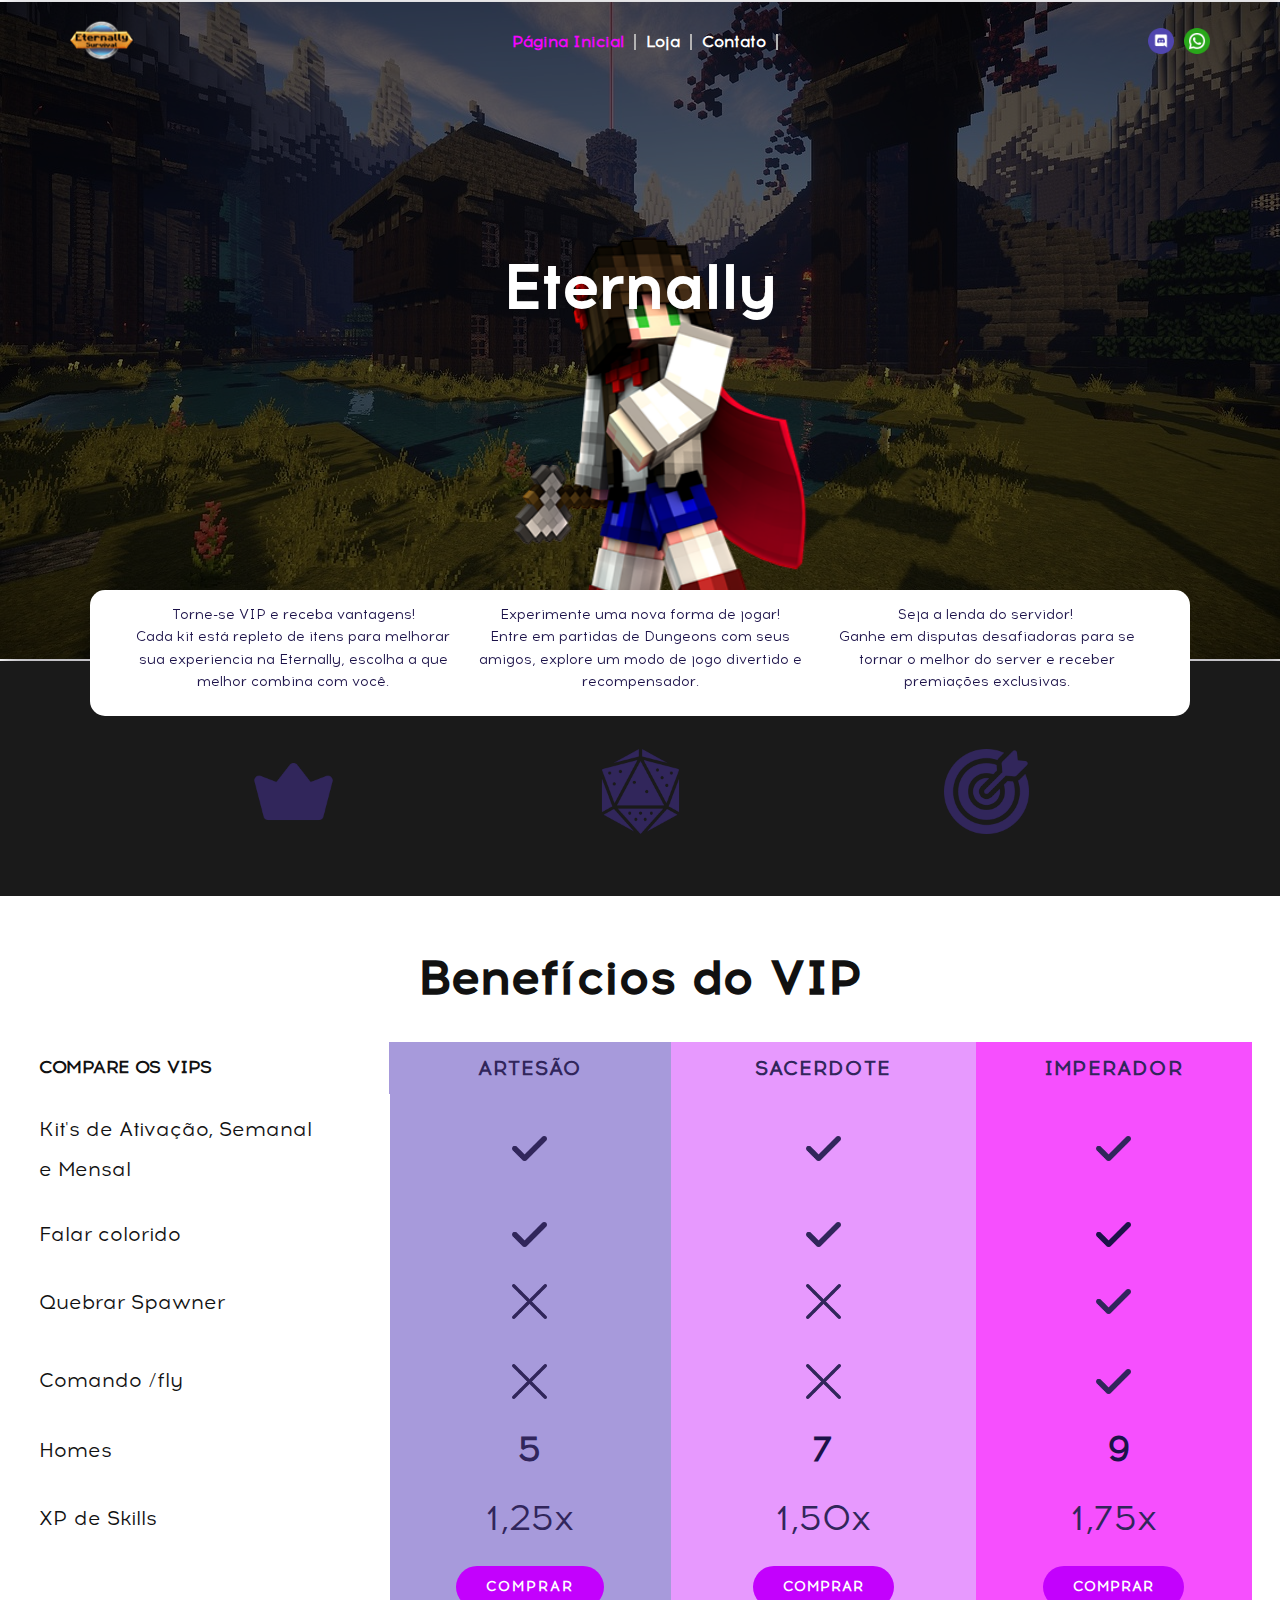
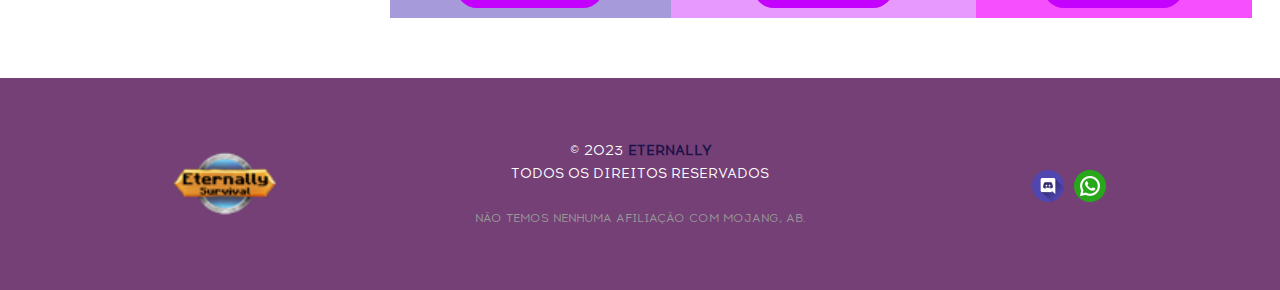
==== commit ecd12173: "correção index" ====
--- a/index.html
+++ b/index.html
@@ -93,13 +93,13 @@
               </div>
               <div class="u-align-center u-container-style u-layout-cell u-size-20 u-layout-cell-2">
                 <div class="u-container-layout u-valign-middle-md u-valign-middle-sm u-container-layout-2">
-                  <p class="u-text u-text-palette-4-base u-text-2"> Experimente uma nova forma de jogar!<br>Entre em partidas de Dungeons com seus amigos, e explorem um modo de jogo bem divertido e recompensador. 
+                  <p class="u-text u-text-palette-4-base u-text-2"> Experimente uma nova forma de jogar!<br>Entre em partidas de Dungeons com seus amigos, explore um modo de jogo divertido e recompensador. 
                   </p>
                 </div>
               </div>
               <div class="u-align-center u-container-style u-layout-cell u-size-20 u-layout-cell-3">
                 <div class="u-container-layout u-container-layout-3">
-                  <p class="u-text u-text-palette-4-base u-text-3"> Sejam as lendas do servidor!&nbsp;<br>Ganhem em disputas desafiadoras para se tornarem os melhores do server e receber premiações exclusivas.
+                  <p class="u-text u-text-palette-4-base u-text-3"> Seja a lenda do servidor!&nbsp;<br>Ganhe em disputas desafiadoras para se tornar o melhor do server e receber premiações exclusivas.
                   </p>
                 </div>
               </div>
